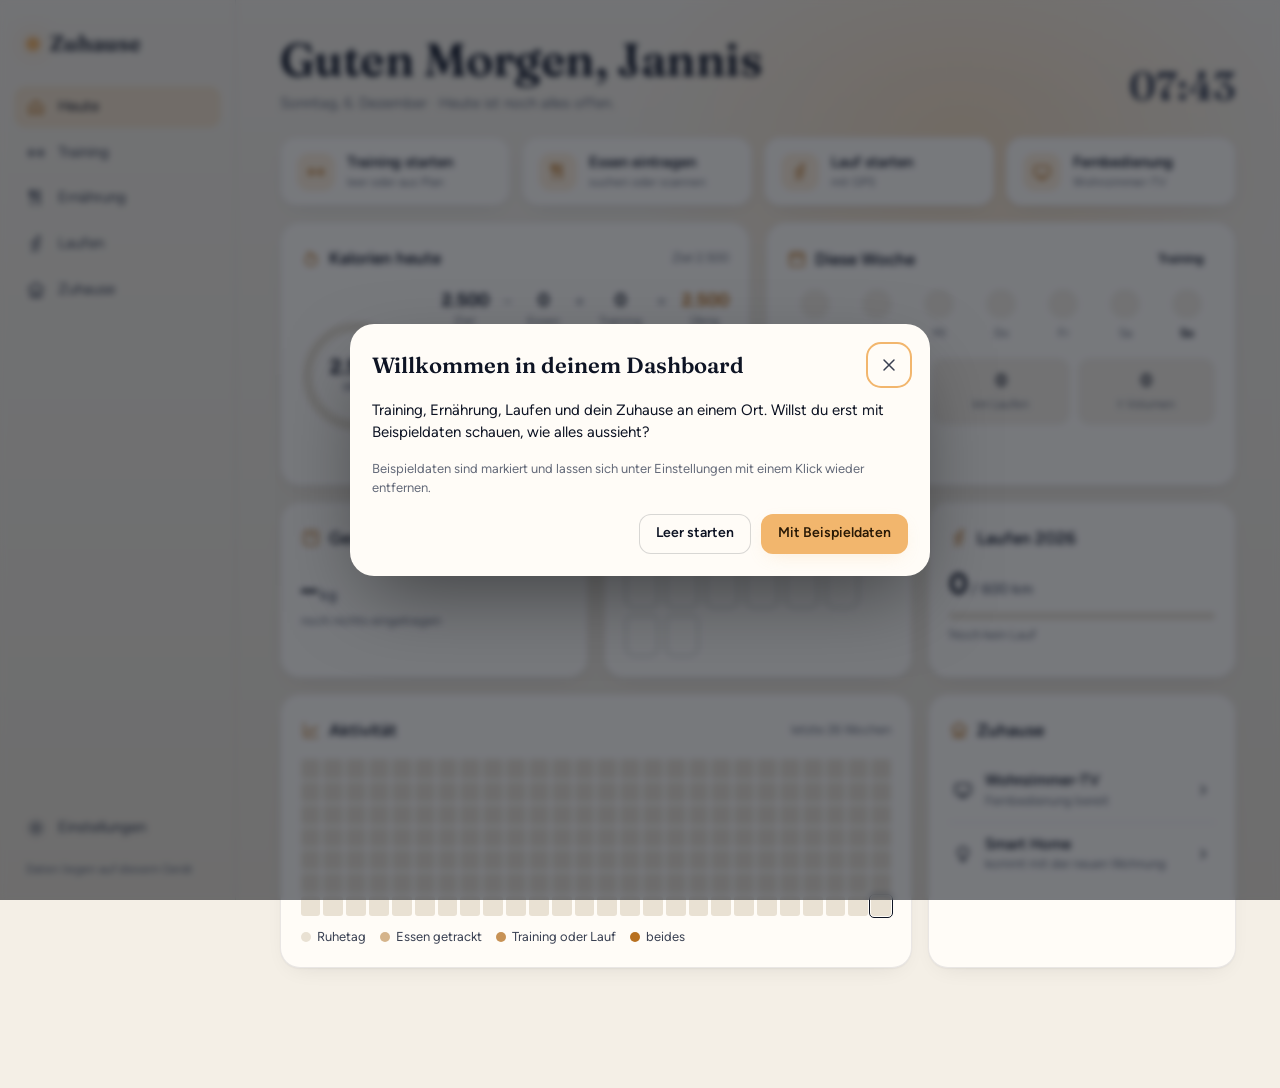
==== home-dashboard/index.html @ 0f91172b "Persönliches Dashboard: Training, Ernährung, Laufen und Zuhause Neue Web-App home-dashboard/index.ht" ====
<!DOCTYPE html>
<html lang="de">
<head>
<meta charset="utf-8">
<meta name="viewport" content="width=device-width, initial-scale=1, viewport-fit=cover">
<meta name="color-scheme" content="light dark">
<meta name="theme-color" content="#F4EFE6" media="(prefers-color-scheme: light)">
<meta name="theme-color" content="#0E1424" media="(prefers-color-scheme: dark)">
<meta name="apple-mobile-web-app-capable" content="yes">
<meta name="mobile-web-app-capable" content="yes">
<meta name="apple-mobile-web-app-status-bar-style" content="black-translucent">
<meta name="apple-mobile-web-app-title" content="Zuhause">
<meta name="description" content="Persönliches Dashboard: Training, Ernährung, Laufen und Zuhause">
<link rel="icon" href="data:image/svg+xml,%3Csvg xmlns='http://www.w3.org/2000/svg' viewBox='0 0 64 64'%3E%3Crect width='64' height='64' rx='16' fill='%230E1424'/%3E%3Ccircle cx='32' cy='30' r='12' fill='%23F2B66D'/%3E%3Cpath d='M18 50h28' stroke='%23F4EFE6' stroke-width='4' stroke-linecap='round'/%3E%3C/svg%3E">
<title>Zuhause</title>
<style>
/* Schriften: Figtree und Fraunces (SIL Open Font License), fest eingebettet */
@font-face{font-family:'Figtree';font-style:normal;font-weight:400;font-display:swap;src:url([data-uri]) format('woff2')}
@font-face{font-family:'Figtree';font-style:normal;font-weight:600;font-display:swap;src:url([data-uri]) format('woff2')}
@font-face{font-family:'Figtree';font-style:normal;font-weight:700;font-display:swap;src:url([data-uri]) format('woff2')}
@font-face{font-family:'Fraunces';font-style:normal;font-weight:600;font-display:swap;src:url([data-uri]) format('woff2')}
/* ---------- Farben: „Wohnzimmer am Abend“ (siehe tv-home/DESIGN.md) ---------- */
:root {
  --bg: #F4EFE6;
  --bg-2: #EAE3D6;
  --surface: #FFFCF7;
  --surface-2: #F3EDE3;
  --surface-3: #E9E1D3;
  --line: rgba(14, 20, 36, .09);
  --line-strong: rgba(14, 20, 36, .16);
  --ink: #0E1424;
  --ink-2: #394052;
  --muted: #656B7A;
  --accent: #F2B66D;
  --accent-ink: #2A1A06;
  --accent-mark: #B8701F;
  --accent-soft: rgba(242, 182, 109, .22);
  --glow: rgba(242, 182, 109, .30);
  --grid: #E3DCCF;
  --s1: #2a78d6;
  --s2: #eb6834;
  --s3: #1baf7a;
  --good: #0c8a0c;
  --bad: #d03b3b;
  --shadow: 0 1px 2px rgba(14, 20, 36, .05), 0 8px 24px -12px rgba(14, 20, 36, .12);
  --radius: 20px;
  --radius-s: 12px;
  --font: 'Figtree', -apple-system, BlinkMacSystemFont, 'Segoe UI', Roboto, sans-serif;
  --serif: 'Fraunces', Georgia, 'Times New Roman', serif;
  --nav-h: 64px;
  color-scheme: light;
}
@media (prefers-color-scheme: dark) {
  :root:not([data-theme="light"]) {
    --bg: #0E1424;
    --bg-2: #090D18;
    --surface: #161D30;
    --surface-2: #1D2539;
    --surface-3: #262F47;
    --line: rgba(244, 239, 230, .08);
    --line-strong: rgba(244, 239, 230, .16);
    --ink: #F4EFE6;
    --ink-2: #CBC6BC;
    --muted: #8C93A3;
    --accent-mark: #F2B66D;
    --accent-soft: rgba(242, 182, 109, .14);
    --glow: rgba(242, 182, 109, .16);
    --grid: #252E45;
    --s1: #3987e5;
    --s2: #d95926;
    --s3: #199e70;
    --good: #3cc13c;
    --bad: #e66767;
    --shadow: 0 1px 0 rgba(255, 255, 255, .03) inset, 0 10px 30px -16px rgba(0, 0, 0, .6);
    color-scheme: dark;
  }
}
:root[data-theme="dark"] {
  --bg: #0E1424;
  --bg-2: #090D18;
  --surface: #161D30;
  --surface-2: #1D2539;
  --surface-3: #262F47;
  --line: rgba(244, 239, 230, .08);
  --line-strong: rgba(244, 239, 230, .16);
  --ink: #F4EFE6;
  --ink-2: #CBC6BC;
  --muted: #8C93A3;
  --accent-mark: #F2B66D;
  --accent-soft: rgba(242, 182, 109, .14);
  --glow: rgba(242, 182, 109, .16);
  --grid: #252E45;
  --s1: #3987e5;
  --s2: #d95926;
  --s3: #199e70;
  --good: #3cc13c;
  --bad: #e66767;
  --shadow: 0 1px 0 rgba(255, 255, 255, .03) inset, 0 10px 30px -16px rgba(0, 0, 0, .6);
  color-scheme: dark;
}

/* ---------- Grundlagen ---------- */
*, *::before, *::after { box-sizing: border-box; }
html { -webkit-text-size-adjust: 100%; }
body {
  margin: 0;
  min-height: 100vh;
  font-family: var(--font);
  font-size: 15px;
  line-height: 1.45;
  color: var(--ink);
  background: var(--bg);
  background-image: linear-gradient(180deg, var(--bg) 0%, var(--bg-2) 100%);
  background-attachment: fixed;
  -webkit-font-smoothing: antialiased;
  overflow-x: hidden;
}
/* Raumlicht: weicher Lichtkegel von oben wie von einer Stehlampe */
body::before {
  content: "";
  position: fixed;
  inset: -20vh -10vw auto auto;
  width: 70vw;
  height: 70vh;
  background: radial-gradient(closest-side, var(--glow), transparent 75%);
  pointer-events: none;
  z-index: 0;
}
.sprite { display: none; }
.ic { width: 20px; height: 20px; flex: none; fill: none; stroke: currentColor; stroke-width: 1.8; stroke-linecap: round; stroke-linejoin: round; }
.ic-s { width: 16px; height: 16px; }
.ic-l { width: 28px; height: 28px; }
.ic-fill { fill: currentColor; stroke: none; }
h1, h2, h3, h4 { margin: 0; font-weight: 600; line-height: 1.2; }
h1 { font-family: var(--serif); font-size: clamp(28px, 4vw, 38px); letter-spacing: -.01em; }
h2 { font-size: 17px; }
h3 { font-size: 15px; }
p { margin: 0; }
a { color: inherit; }
button, input, select, textarea { font: inherit; color: inherit; }
button { cursor: pointer; }
[hidden] { display: none !important; }
.muted { color: var(--muted); }
.small { font-size: 13px; }
.tiny { font-size: 12px; }
.num { font-variant-numeric: tabular-nums; }
.serif { font-family: var(--serif); }
.nowrap { white-space: nowrap; }
.sr { position: absolute; width: 1px; height: 1px; overflow: hidden; clip: rect(0 0 0 0); white-space: nowrap; }
:focus-visible { outline: 2px solid var(--accent); outline-offset: 2px; border-radius: 6px; }

/* ---------- Rahmen: Seitenleiste (Desktop) und Tab-Leiste (Handy) ---------- */
.app { position: relative; z-index: 1; display: grid; grid-template-columns: 236px minmax(0, 1fr); min-height: 100vh; }
.side {
  position: sticky; top: 0; height: 100vh;
  display: flex; flex-direction: column; gap: 4px;
  padding: 22px 14px;
  border-right: 1px solid var(--line);
}
.brand { display: flex; align-items: center; gap: 10px; padding: 6px 12px 22px; text-decoration: none; font-family: var(--serif); font-size: 22px; font-weight: 600; }
.brand-dot { width: 14px; height: 14px; border-radius: 50%; background: var(--accent); box-shadow: 0 0 18px 4px var(--glow); }
.nav-item {
  display: flex; align-items: center; gap: 12px;
  padding: 10px 12px; border-radius: 12px;
  color: var(--ink-2); text-decoration: none; font-weight: 500;
  transition: background .18s ease-out, color .18s ease-out;
}
.nav-item:hover { background: var(--surface-2); color: var(--ink); }
.nav-item.active { background: var(--accent-soft); color: var(--ink); }
.nav-item.active .ic { color: var(--accent-mark); }
.nav-settings { margin-top: auto; }
.side-sync { padding: 8px 12px 0; font-size: 12px; color: var(--muted); }
.main { min-width: 0; padding: 32px clamp(16px, 3.4vw, 44px) 120px; outline: none; }
.view-inner { max-width: 1240px; margin: 0 auto; animation: fadeIn .22s ease-out; }
@keyframes fadeIn { from { opacity: 0; transform: translateY(4px); } to { opacity: 1; transform: none; } }

@media (max-width: 899px) {
  .app { display: block; }
  .side {
    position: fixed; z-index: 30; inset: auto 0 0 0; top: auto; height: auto;
    flex-direction: row; justify-content: space-around; gap: 0;
    padding: 6px 6px calc(6px + env(safe-area-inset-bottom));
    border-right: 0; border-top: 1px solid var(--line);
    background: color-mix(in srgb, var(--surface) 88%, transparent);
    -webkit-backdrop-filter: blur(18px) saturate(1.4);
    backdrop-filter: blur(18px) saturate(1.4);
  }
  .brand, .side-sync, .nav-settings { display: none; }
  .nav-item { flex: 1; flex-direction: column; gap: 2px; padding: 6px 2px; font-size: 11px; border-radius: 10px; }
  .nav-item .ic { width: 22px; height: 22px; }
  .nav-item.active { background: transparent; }
  .main { padding: calc(18px + env(safe-area-inset-top)) 16px calc(var(--nav-h) + 96px + env(safe-area-inset-bottom)); }
}

/* ---------- Seitenkopf und Unter-Navigation ---------- */
.page-head { display: flex; align-items: flex-end; justify-content: space-between; gap: 16px; margin-bottom: 22px; flex-wrap: wrap; }
.page-head .sub { color: var(--muted); margin-top: 6px; }
.head-actions { display: flex; gap: 8px; flex-wrap: wrap; }
.mobile-only { display: none !important; }
@media (max-width: 899px) { .mobile-only { display: inline-grid !important; } .desktop-only { display: none !important; } }
.tabs {
  display: flex; gap: 4px; padding: 4px; margin: 0 0 22px;
  background: var(--surface-2); border-radius: 14px; width: max-content; max-width: 100%;
  overflow-x: auto; scrollbar-width: none;
}
.tabs::-webkit-scrollbar { display: none; }
.tab {
  border: 0; background: transparent; padding: 8px 14px; border-radius: 10px;
  color: var(--ink-2); font-weight: 600; font-size: 14px; white-space: nowrap; text-decoration: none;
  transition: background .18s ease-out;
}
.tab:hover { color: var(--ink); }
.tab.active { background: var(--surface); color: var(--ink); box-shadow: var(--shadow); }
.seg { display: inline-flex; gap: 2px; padding: 3px; background: var(--surface-2); border-radius: 10px; }
.seg button { border: 0; background: transparent; padding: 5px 10px; border-radius: 8px; font-size: 13px; font-weight: 600; color: var(--muted); }
.seg button.active { background: var(--surface); color: var(--ink); box-shadow: var(--shadow); }

/* ---------- Karten und Raster ---------- */
.grid { display: grid; gap: 16px; grid-template-columns: repeat(12, minmax(0, 1fr)); }
.span-12 { grid-column: span 12; } .span-8 { grid-column: span 8; } .span-7 { grid-column: span 7; }
.span-6 { grid-column: span 6; } .span-5 { grid-column: span 5; } .span-4 { grid-column: span 4; } .span-3 { grid-column: span 3; }
@media (max-width: 1180px) { .span-3 { grid-column: span 6; } .span-4 { grid-column: span 6; } .span-8, .span-7, .span-5 { grid-column: span 12; } }
@media (max-width: 720px) { .grid > * { grid-column: span 12; } .grid { gap: 12px; } .grid > .half-m { grid-column: span 6; } }
.card {
  position: relative; min-width: 0;
  background: var(--surface); border: 1px solid var(--line); border-radius: var(--radius);
  padding: 20px; box-shadow: var(--shadow);
}
.card-head { display: flex; align-items: center; justify-content: space-between; gap: 12px; margin-bottom: 14px; min-height: 30px; }
.card-head h2 { display: flex; align-items: center; gap: 8px; }
.card-head .ic { color: var(--accent-mark); }
.card-link { text-decoration: none; color: inherit; display: block; transition: transform .18s ease-out, border-color .18s ease-out; }
.card-link:hover { border-color: var(--accent); }
.stack { display: flex; flex-direction: column; gap: 12px; }
.row { display: flex; align-items: center; gap: 10px; }
.row-between { display: flex; align-items: center; justify-content: space-between; gap: 10px; }
.wrap { flex-wrap: wrap; }
.grow { flex: 1; min-width: 0; }
.divider { height: 1px; background: var(--line); margin: 14px 0; border: 0; }
.empty { padding: 26px 12px; text-align: center; color: var(--muted); }
.empty .ic { width: 34px; height: 34px; color: var(--accent-mark); margin-bottom: 8px; }

/* Kennzahlen */
.stat-label { color: var(--muted); font-size: 13px; font-weight: 500; }
.stat-value { font-size: 30px; font-weight: 700; letter-spacing: -.02em; font-variant-numeric: tabular-nums; line-height: 1.1; margin-top: 6px; }
.stat-value small { font-size: 15px; font-weight: 600; color: var(--muted); margin-left: 3px; letter-spacing: 0; }
.stat-foot { margin-top: 6px; font-size: 13px; color: var(--muted); }
.delta-up { color: var(--good); font-weight: 600; }
.delta-down { color: var(--bad); font-weight: 600; }
.kpis { display: grid; grid-template-columns: repeat(4, minmax(0, 1fr)); gap: 16px; margin-bottom: 16px; }
@media (max-width: 1000px) { .kpis { grid-template-columns: repeat(2, minmax(0, 1fr)); gap: 12px; } }
.kpis .card { padding: 16px 18px; }

/* ---------- Knöpfe und Eingaben ---------- */
.btn {
  display: inline-flex; align-items: center; justify-content: center; gap: 8px;
  min-height: 40px; padding: 8px 16px; border-radius: 12px;
  border: 1px solid var(--line-strong); background: var(--surface); color: var(--ink);
  font-weight: 600; font-size: 14px; text-decoration: none; white-space: nowrap;
  transition: background .15s ease-out, border-color .15s ease-out, transform .1s ease-out;
}
.btn:hover { background: var(--surface-2); }
.btn:active { transform: scale(.98); }
.btn-primary { background: var(--accent); border-color: transparent; color: var(--accent-ink); box-shadow: 0 6px 20px -8px var(--glow); }
.btn-primary:hover { background: #F5C383; }
.btn-ghost { background: transparent; border-color: transparent; }
.btn-ghost:hover { background: var(--surface-2); }
.btn-danger { color: var(--bad); }
.btn-s { min-height: 32px; padding: 4px 10px; font-size: 13px; border-radius: 10px; }
.btn-l { min-height: 52px; padding: 12px 22px; font-size: 16px; border-radius: 16px; }
.btn-block { width: 100%; }
.btn[disabled] { opacity: .45; pointer-events: none; }
.icon-btn {
  display: inline-grid; place-items: center; width: 38px; height: 38px; flex: none;
  border-radius: 11px; border: 1px solid transparent; background: transparent; color: var(--ink-2);
}
.icon-btn:hover { background: var(--surface-2); color: var(--ink); }
.icon-btn.bordered { border-color: var(--line-strong); }
.quick { display: grid; grid-template-columns: repeat(4, minmax(0, 1fr)); gap: 12px; margin: 0 0 16px; }
@media (max-width: 720px) { .quick { grid-template-columns: repeat(2, minmax(0, 1fr)); } }
.quick-btn {
  display: flex; align-items: center; gap: 12px; padding: 14px 16px; min-height: 64px;
  border-radius: 16px; border: 1px solid var(--line); background: var(--surface);
  text-decoration: none; font-weight: 600; text-align: left; box-shadow: var(--shadow);
  transition: border-color .18s ease-out, transform .1s ease-out;
}
.quick-btn:hover { border-color: var(--accent); }
.quick-btn:active { transform: scale(.98); }
.quick-btn .qi { display: grid; place-items: center; width: 38px; height: 38px; border-radius: 12px; background: var(--accent-soft); color: var(--accent-mark); flex: none; }
.quick-btn small { display: block; font-weight: 500; color: var(--muted); font-size: 12px; }
label.field { display: flex; flex-direction: column; gap: 6px; font-size: 13px; font-weight: 600; color: var(--ink-2); min-width: 0; }
.input, select.input, textarea.input {
  width: 100%; min-height: 42px; padding: 9px 12px;
  border-radius: 11px; border: 1px solid var(--line-strong); background: var(--surface);
  font-size: 16px; font-weight: 500; color: var(--ink);
}
textarea.input { min-height: 80px; resize: vertical; }
.input:focus { outline: none; border-color: var(--accent); box-shadow: 0 0 0 3px var(--accent-soft); }
.input::placeholder { color: var(--muted); }
.fields { display: grid; grid-template-columns: repeat(auto-fit, minmax(140px, 1fr)); gap: 12px; }
.check { display: flex; align-items: center; gap: 10px; font-weight: 500; }
.check input { width: 20px; height: 20px; accent-color: var(--accent-mark); }
.search-box { position: relative; }
.search-box .ic { position: absolute; left: 12px; top: 50%; transform: translateY(-50%); color: var(--muted); }
.search-box .input { padding-left: 40px; }

/* ---------- Listen ---------- */
.list { display: flex; flex-direction: column; }
.li {
  display: flex; align-items: center; gap: 12px; padding: 11px 4px;
  border-bottom: 1px solid var(--line); min-width: 0;
}
.li:last-child { border-bottom: 0; }
button.li, a.li { width: 100%; background: transparent; border-left: 0; border-right: 0; border-top: 0; text-align: left; text-decoration: none; border-radius: 0; }
button.li:hover, a.li:hover { background: var(--surface-2); }
.li-main { flex: 1; min-width: 0; }
.li-title { font-weight: 600; overflow: hidden; text-overflow: ellipsis; white-space: nowrap; }
.li-sub { font-size: 13px; color: var(--muted); overflow: hidden; text-overflow: ellipsis; white-space: nowrap; }
.li-end { text-align: right; font-variant-numeric: tabular-nums; font-weight: 600; flex: none; }
.chip {
  display: inline-flex; align-items: center; gap: 5px; padding: 3px 9px; border-radius: 999px;
  background: var(--surface-2); color: var(--ink-2); font-size: 12px; font-weight: 600; white-space: nowrap;
}
.chip-accent { background: var(--accent-soft); color: var(--ink); }
.chip-btn { border: 1px solid var(--line-strong); background: var(--surface); cursor: pointer; padding: 6px 12px; font-size: 13px; }
.chip-btn.active { background: var(--accent); color: var(--accent-ink); border-color: transparent; }
.chips { display: flex; flex-wrap: wrap; gap: 6px; }
.badge-pr { display: inline-flex; align-items: center; gap: 3px; color: var(--accent-ink); background: var(--accent); border-radius: 999px; padding: 1px 7px; font-size: 11px; font-weight: 700; }
.dot { display: inline-block; width: 10px; height: 10px; border-radius: 50%; flex: none; }

/* ---------- Fortschrittsbalken ---------- */
.bar { height: 8px; border-radius: 99px; background: var(--surface-3); overflow: hidden; }
.bar > span { display: block; height: 100%; border-radius: 99px; background: var(--accent-mark); transition: width .4s ease-out; }
.bar.over > span { background: var(--bad); }
.macro { display: grid; grid-template-columns: minmax(0, 1fr); gap: 6px; }
.macro-head { display: flex; justify-content: space-between; font-size: 13px; }
.macro-head b { font-weight: 600; }
.hbars { display: flex; flex-direction: column; gap: 10px; }
.hbar { display: grid; grid-template-columns: 112px minmax(0, 1fr) 48px; align-items: center; gap: 10px; font-size: 13px; }
.hbar-track { height: 14px; border-radius: 4px; background: var(--surface-2); overflow: hidden; }
.hbar-track span { display: block; height: 100%; background: var(--accent-mark); border-radius: 0 4px 4px 0; }
.hbar-val { text-align: right; font-weight: 600; font-variant-numeric: tabular-nums; }

/* Kalorien-Ring */
.ring-wrap { position: relative; width: 168px; height: 168px; flex: none; }
.ring-wrap svg { width: 100%; height: 100%; transform: rotate(-90deg); }
.ring-bg { stroke: var(--surface-3); }
.ring-fg { stroke: var(--accent-mark); transition: stroke-dashoffset .5s ease-out; }
.ring-fg.over { stroke: var(--bad); }
.ring-center { position: absolute; inset: 0; display: grid; place-content: center; text-align: center; }
.ring-center b { font-size: 30px; font-weight: 700; letter-spacing: -.02em; font-variant-numeric: tabular-nums; line-height: 1.05; }
.ring-center span { font-size: 12px; color: var(--muted); font-weight: 600; }
.ring-s { width: 112px; height: 112px; }
.ring-s .ring-center b { font-size: 21px; }
.equation { display: flex; align-items: flex-start; justify-content: space-between; gap: 6px; text-align: center; font-variant-numeric: tabular-nums; }
.equation div { display: flex; flex-direction: column; min-width: 0; }
.equation b { font-size: 18px; font-weight: 700; }
.equation span { font-size: 12px; color: var(--muted); }
.equation i { font-style: normal; color: var(--muted); font-size: 18px; padding-top: 1px; }
.equation .result b { color: var(--accent-mark); }

/* ---------- Diagramme ---------- */
.chart { position: relative; width: 100%; min-height: 200px; }
.chart svg { display: block; width: 100%; overflow: visible; }
.chart text { fill: var(--muted); font-size: 11px; font-family: var(--font); font-variant-numeric: tabular-nums; }
.chart .gridline { stroke: var(--grid); stroke-width: 1; }
.chart .baseline { stroke: var(--line-strong); stroke-width: 1; }
.chart .line { fill: none; stroke: var(--accent-mark); stroke-width: 2; stroke-linejoin: round; stroke-linecap: round; }
.chart .area { fill: var(--accent-mark); opacity: .10; }
.chart .pt { fill: var(--accent-mark); stroke: var(--surface); stroke-width: 2; }
.chart .bar-mark { fill: var(--accent-mark); }
.chart .bar-mark.dim { opacity: .35; }
.chart .bar-mark.over { fill: var(--bad); }
.chart .goal { stroke: var(--ink-2); stroke-width: 1.2; stroke-dasharray: 4 4; }
.chart .goal-label { fill: var(--ink-2); font-weight: 600; }
.chart .cross { stroke: var(--ink-2); stroke-width: 1; stroke-dasharray: 3 3; }
.chart .hot { fill: var(--accent-mark); stroke: var(--surface); stroke-width: 2.5; }
.chart .hit { fill: transparent; }
.chart-empty { display: grid; place-items: center; min-height: 180px; color: var(--muted); font-size: 14px; text-align: center; }
.tooltip {
  position: fixed; z-index: 80; pointer-events: none;
  background: var(--ink); color: var(--bg); border-radius: 10px; padding: 7px 10px;
  font-size: 12.5px; line-height: 1.35; box-shadow: 0 8px 24px -8px rgba(0, 0, 0, .4);
  max-width: 240px; font-variant-numeric: tabular-nums;
}
.tooltip b { font-weight: 700; }
.legend { display: flex; flex-wrap: wrap; gap: 14px; font-size: 13px; color: var(--ink-2); }
.legend span { display: inline-flex; align-items: center; gap: 6px; }
.heat { display: grid; grid-auto-flow: column; grid-template-rows: repeat(7, 1fr); gap: 3px; }
.heat i { display: block; aspect-ratio: 1; border-radius: 3px; background: var(--surface-3); min-width: 0; }
.heat i[data-l="1"] { background: color-mix(in srgb, var(--accent-mark) 40%, var(--surface-3)); }
.heat i[data-l="2"] { background: color-mix(in srgb, var(--accent-mark) 70%, var(--surface-3)); }
.heat i[data-l="3"] { background: var(--accent-mark); }
.heat i.today { outline: 1.5px solid var(--ink); outline-offset: 1px; }
.week-dots { display: grid; grid-template-columns: repeat(7, 1fr); gap: 6px; text-align: center; }
.week-dots div { display: flex; flex-direction: column; align-items: center; gap: 6px; font-size: 12px; color: var(--muted); }
.week-dots i { display: grid; place-items: center; width: 30px; height: 30px; border-radius: 50%; background: var(--surface-2); color: var(--accent-ink); }
.week-dots i.on { background: var(--accent); }
.week-dots i.run { background: var(--surface-3); color: var(--ink); }
.week-dots i.on.run { background: var(--accent); }
.week-dots .today { color: var(--ink); font-weight: 700; }

/* ---------- Übersicht ---------- */
.hero { display: flex; justify-content: space-between; align-items: flex-end; gap: 16px; flex-wrap: wrap; margin-bottom: 22px; }
.hero h1 { font-size: clamp(32px, 5vw, 46px); }
.hero .sub { color: var(--muted); margin-top: 6px; font-size: 15px; }
.hero-time { font-family: var(--serif); font-size: 40px; font-weight: 600; font-variant-numeric: tabular-nums; color: var(--ink-2); }
@media (max-width: 720px) {
  .hero-time { display: none; }
  .hero { flex-wrap: nowrap; align-items: flex-start; }
  .hero > div:first-child { min-width: 0; }
  .quick-btn { padding: 12px; min-height: 56px; gap: 10px; font-size: 14px; }
  .quick-btn small { display: none; }
  .quick-btn .qi { width: 34px; height: 34px; }
  .diary-sum { justify-content: center; }
}
.banner {
  display: flex; align-items: center; gap: 14px; padding: 14px 18px; margin-bottom: 16px;
  border-radius: 16px; background: var(--accent); color: var(--accent-ink); text-decoration: none; font-weight: 600;
  box-shadow: 0 10px 30px -14px var(--glow);
}
.banner .grow small { display: block; font-weight: 500; opacity: .8; }

/* ---------- Training ---------- */
.ex-card { padding: 16px; }
.ex-head { display: flex; align-items: center; gap: 10px; margin-bottom: 10px; }
.ex-name { font-weight: 700; font-size: 16px; color: var(--accent-mark); background: none; border: 0; padding: 0; text-align: left; }
.sets { width: 100%; border-collapse: separate; border-spacing: 0 4px; font-variant-numeric: tabular-nums; }
.sets th { font-size: 11px; font-weight: 700; color: var(--muted); text-align: center; padding: 0 4px 2px; text-transform: none; }
.sets td { text-align: center; padding: 0 3px; }
.sets tr.done td { background: var(--accent-soft); }
.sets tr.done td:first-child { border-radius: 10px 0 0 10px; }
.sets tr.done td:last-child { border-radius: 0 10px 10px 0; }
.set-type { width: 32px; height: 32px; border-radius: 9px; border: 0; background: var(--surface-2); font-weight: 700; font-size: 13px; }
.set-type.w { color: #b38200; }
.set-type.d { color: var(--s1); }
.set-prev { border: 0; background: transparent; color: var(--muted); font-size: 13px; padding: 4px; min-width: 64px; }
.set-in { width: 100%; max-width: 76px; min-height: 36px; text-align: center; padding: 4px; border-radius: 9px; border: 1px solid var(--line-strong); background: var(--surface); font-weight: 700; font-size: 16px; }
.set-in:focus { outline: none; border-color: var(--accent); }
.set-in::placeholder { font-weight: 500; color: var(--muted); opacity: .75; }
.set-ok { width: 36px; height: 36px; border-radius: 10px; border: 1px solid var(--line-strong); background: var(--surface); display: inline-grid; place-items: center; color: var(--muted); }
.set-ok.on { background: var(--accent); border-color: transparent; color: var(--accent-ink); }
.set-del { width: 28px; height: 28px; border: 0; background: transparent; color: var(--muted); display: inline-grid; place-items: center; border-radius: 8px; }
.set-del:hover { color: var(--bad); }
.wo-head { position: sticky; top: 0; z-index: 5; display: flex; align-items: center; gap: 12px; padding: 12px 0; margin-bottom: 8px; background: linear-gradient(var(--bg) 70%, transparent); }
.wo-title { font-family: var(--serif); font-size: 26px; font-weight: 600; background: transparent; border: 0; border-bottom: 1px dashed transparent; padding: 0; width: 100%; min-width: 0; }
.wo-title:focus { outline: none; border-bottom-color: var(--accent); }
.wo-clock { font-size: 14px; color: var(--muted); font-variant-numeric: tabular-nums; }
.ex-list { display: flex; flex-direction: column; gap: 12px; }
.pick-list { max-height: 50vh; overflow-y: auto; margin: 0 -4px; }
.muscle-tag { font-size: 12px; color: var(--muted); }
.template-card { display: flex; flex-direction: column; gap: 10px; }
.template-card ul { margin: 0; padding: 0; list-style: none; color: var(--muted); font-size: 13px; }

/* Timer */
.timer-pill {
  position: fixed; z-index: 40; left: 50%; transform: translateX(-50%);
  bottom: calc(24px + env(safe-area-inset-bottom));
  display: flex; align-items: center; gap: 10px; padding: 8px 8px 8px 16px;
  border-radius: 999px; background: var(--ink); color: var(--bg);
  box-shadow: 0 12px 40px -12px rgba(0, 0, 0, .5); font-variant-numeric: tabular-nums;
}
@media (max-width: 899px) { .timer-pill { bottom: calc(var(--nav-h) + 14px + env(safe-area-inset-bottom)); } }
@media (max-width: 480px) {
  .timer-pill { gap: 6px; padding: 6px 6px 6px 12px; max-width: calc(100vw - 20px); }
  .timer-pill .tp-bar { display: none; }
  .timer-pill .tiny { max-width: 92px; overflow: hidden; text-overflow: ellipsis; white-space: nowrap; }
}
.timer-pill b { font-size: 20px; min-width: 56px; }
.timer-pill .tp-bar { width: 70px; height: 4px; border-radius: 4px; background: rgba(128, 128, 128, .35); overflow: hidden; }
.timer-pill .tp-bar span { display: block; height: 100%; background: var(--accent); }
.timer-pill button { border: 0; background: rgba(128, 128, 128, .22); color: inherit; border-radius: 999px; min-width: 40px; height: 34px; font-weight: 700; font-size: 13px; }
.timer-pill.done { background: var(--accent); color: var(--accent-ink); animation: pulse 1s ease-in-out 3; }
@keyframes pulse { 50% { transform: translateX(-50%) scale(1.06); } }
.big-time { font-family: var(--serif); font-size: clamp(56px, 12vw, 96px); font-weight: 600; text-align: center; font-variant-numeric: tabular-nums; line-height: 1; letter-spacing: -.02em; }
.timer-ring { position: relative; width: min(260px, 70vw); aspect-ratio: 1; margin: 0 auto; }
.timer-ring svg { width: 100%; height: 100%; transform: rotate(-90deg); }
.timer-ring .big-time { position: absolute; inset: 0; display: grid; place-items: center; font-size: clamp(44px, 10vw, 64px); }
.preset-row { display: flex; flex-wrap: wrap; gap: 8px; justify-content: center; }
.plates { display: flex; align-items: center; justify-content: center; gap: 3px; min-height: 120px; padding: 10px 0; }
.plate { border-radius: 4px; display: grid; place-items: center; color: #fff; font-size: 10px; font-weight: 700; writing-mode: vertical-rl; }
.bar-sleeve { width: 60px; height: 14px; background: var(--surface-3); border-radius: 3px; }

/* ---------- Ernährung ---------- */
.date-nav { display: flex; align-items: center; gap: 6px; }
.date-nav b { min-width: 128px; text-align: center; font-weight: 700; }
.diary-sum { display: flex; gap: 28px; align-items: center; flex-wrap: wrap; }
.diary-sum .grow { min-width: 240px; }
.meal { padding: 0; overflow: hidden; }
.meal-head { display: flex; align-items: center; justify-content: space-between; padding: 14px 18px; border-bottom: 1px solid var(--line); }
.meal-head h2 { font-size: 16px; }
.meal-kcal { font-weight: 700; font-variant-numeric: tabular-nums; }
.meal .li { padding: 11px 18px; }
.meal-foot { display: flex; justify-content: space-between; align-items: center; padding: 8px 10px; }
.meal-add { color: var(--accent-mark); }
.water { display: flex; gap: 6px; flex-wrap: wrap; }
.glass { width: 34px; height: 42px; border-radius: 6px 6px 10px 10px; border: 2px solid var(--line-strong); background: transparent; position: relative; overflow: hidden; padding: 0; }
.glass::after { content: ""; position: absolute; inset: auto 0 0 0; height: 0; background: var(--s1); opacity: .75; transition: height .25s ease-out; }
.glass.full::after { height: 78%; }
.food-detail .big { font-size: 34px; font-weight: 700; font-variant-numeric: tabular-nums; }
.nutri-grid { display: grid; grid-template-columns: repeat(4, minmax(0, 1fr)); gap: 8px; text-align: center; }
.nutri-grid div { background: var(--surface-2); border-radius: 12px; padding: 10px 4px; }
.nutri-grid b { display: block; font-size: 17px; font-variant-numeric: tabular-nums; }
.nutri-grid span { font-size: 12px; color: var(--muted); }
.scan-box { position: relative; border-radius: 16px; overflow: hidden; background: #000; aspect-ratio: 4 / 3; }
.scan-box video { width: 100%; height: 100%; object-fit: cover; display: block; }
.scan-box .scan-line { position: absolute; left: 10%; right: 10%; top: 50%; height: 2px; background: var(--accent); box-shadow: 0 0 12px 2px var(--accent); animation: scan 1.6s ease-in-out infinite alternate; }
.scan-box .scan-frame { position: absolute; inset: 28% 8%; border: 2px solid rgba(255, 255, 255, .7); border-radius: 12px; }
@keyframes scan { from { transform: translateY(-40px); } to { transform: translateY(40px); } }
.ntable { width: 100%; border-collapse: collapse; font-variant-numeric: tabular-nums; }
.ntable th, .ntable td { padding: 9px 6px; border-bottom: 1px solid var(--line); text-align: right; }
.ntable th:first-child, .ntable td:first-child { text-align: left; }
.ntable th { font-size: 12px; color: var(--muted); font-weight: 600; }
.split-bar { display: flex; height: 16px; border-radius: 6px; overflow: hidden; gap: 2px; }
.split-bar span { display: block; height: 100%; }

/* ---------- Laufen ---------- */
.live { text-align: center; }
.live-grid { display: grid; grid-template-columns: repeat(2, minmax(0, 1fr)); gap: 12px; margin: 18px 0; }
.live-grid div { background: var(--surface-2); border-radius: 16px; padding: 14px 8px; }
.live-grid b { display: block; font-size: 28px; font-weight: 700; font-variant-numeric: tabular-nums; }
.live-grid span { font-size: 12px; color: var(--muted); font-weight: 600; }
.route { width: 100%; height: 160px; border-radius: 14px; background: var(--surface-2); }
.route path { fill: none; stroke: var(--accent-mark); stroke-width: 3; stroke-linecap: round; stroke-linejoin: round; }
.route circle { fill: var(--accent-mark); stroke: var(--surface); stroke-width: 2; }
.mini-route { width: 44px; height: 44px; border-radius: 10px; background: var(--surface-2); flex: none; }
.mini-route path { fill: none; stroke: var(--accent-mark); stroke-width: 2.4; stroke-linecap: round; }
.gps { display: inline-flex; align-items: center; gap: 6px; font-size: 13px; color: var(--muted); }
.gps i { width: 8px; height: 8px; border-radius: 50%; background: var(--muted); }
.gps.ok i { background: var(--good); }
.gps.weak i { background: #fab219; }

/* ---------- Zuhause ---------- */
.remote-frame { width: 100%; height: min(820px, 78vh); border: 0; border-radius: 16px; background: #0E1424; display: block; }
.devices { display: grid; grid-template-columns: repeat(auto-fill, minmax(150px, 1fr)); gap: 12px; }
.device {
  display: flex; flex-direction: column; gap: 14px; align-items: flex-start; text-align: left;
  padding: 14px; min-height: 112px; border-radius: 16px; border: 1px solid var(--line);
  background: var(--surface-2); color: var(--ink); transition: background .18s ease-out, box-shadow .18s ease-out;
}
.device .di { display: grid; place-items: center; width: 36px; height: 36px; border-radius: 50%; background: var(--surface-3); color: var(--muted); }
.device b { font-weight: 600; font-size: 14px; display: block; }
.device small { color: var(--muted); font-size: 12px; }
.device.on { background: var(--surface); box-shadow: 0 0 0 1px var(--accent), 0 10px 30px -14px var(--glow); }
.device.on .di { background: var(--accent); color: var(--accent-ink); }
.device.planned { border-style: dashed; background: transparent; }
.room h2 { font-family: var(--serif); font-size: 21px; }
.steps { margin: 0; padding-left: 20px; display: flex; flex-direction: column; gap: 8px; color: var(--ink-2); }

/* ---------- Bottom-Sheet / Dialog ---------- */
.sheet {
  border: 0; padding: 0; color: var(--ink); background: var(--surface);
  width: min(580px, 100vw); max-width: 100vw; max-height: 90vh;
  border-radius: 24px; box-shadow: 0 30px 80px -20px rgba(0, 0, 0, .5);
}
.sheet::backdrop { background: rgba(9, 13, 24, .55); -webkit-backdrop-filter: blur(3px); backdrop-filter: blur(3px); }
.sheet[open] { animation: sheetIn .22s ease-out; }
@keyframes sheetIn { from { opacity: 0; transform: translateY(16px); } to { opacity: 1; transform: none; } }
.sheet-inner { padding: 22px; display: flex; flex-direction: column; gap: 16px; max-height: 90vh; overflow-y: auto; }
.sheet-head { display: flex; align-items: center; justify-content: space-between; gap: 10px; }
.sheet-head h2 { font-family: var(--serif); font-size: 22px; }
.sheet-actions { display: flex; gap: 10px; justify-content: flex-end; flex-wrap: wrap; }
@media (max-width: 640px) {
  .sheet { margin: auto 0 0; width: 100vw; border-radius: 24px 24px 0 0; max-height: 94vh; }
  .sheet-inner { max-height: 94vh; padding: 18px 16px calc(22px + env(safe-area-inset-bottom)); }
  .sheet-actions .btn { flex: 1; }
}

/* Hinweis-Toast */
.toast {
  position: fixed; z-index: 90; left: 50%; top: calc(16px + env(safe-area-inset-top));
  transform: translate(-50%, -140%); opacity: 0;
  background: var(--ink); color: var(--bg); padding: 10px 16px; border-radius: 12px; font-weight: 600; font-size: 14px;
  transition: transform .25s ease-out, opacity .25s ease-out; max-width: calc(100vw - 32px);
}
.toast.show { transform: translate(-50%, 0); opacity: 1; }

@media (prefers-reduced-motion: reduce) {
  *, *::before, *::after { animation: none !important; transition: none !important; }
}
@media print { .side, .timer-pill { display: none; } .app { display: block; } }

</style>
</head>
<body>
<svg class="sprite" aria-hidden="true" focusable="false">
  <symbol id="i-home" viewBox="0 0 24 24"><path d="M4 11.5 12 5l8 6.5V19a1 1 0 0 1-1 1h-4.5v-5.5h-5V20H5a1 1 0 0 1-1-1z"/></symbol>
  <symbol id="i-gym" viewBox="0 0 24 24"><path d="M6.5 7v10M17.5 7v10M3.5 9.5v5M20.5 9.5v5M6.5 12h11"/></symbol>
  <symbol id="i-food" viewBox="0 0 24 24"><path d="M7 3v8M5 3v5a2 2 0 0 0 4 0V3M7 11v10M16 21V3c-2.2 1.2-3.5 3.6-3.5 7.5V14H16"/></symbol>
  <symbol id="i-run" viewBox="0 0 24 24"><circle cx="15" cy="4.5" r="1.8"/><path d="m7 21 3.2-5.2 3 2.2.8 3M6 12l3.2-3.4 3.6.4 2 3.4 3 1.3M10.4 15.8l2.1-6.6"/></symbol>
  <symbol id="i-house" viewBox="0 0 24 24"><path d="M3.5 10 12 3.5 20.5 10M5.5 8.5V20h13V8.5"/><path d="M10 20v-5.5h4V20"/></symbol>
  <symbol id="i-tv" viewBox="0 0 24 24"><rect x="3" y="5" width="18" height="12" rx="2"/><path d="M8.5 20.5h7M12 17v3.5"/></symbol>
  <symbol id="i-settings" viewBox="0 0 24 24"><circle cx="12" cy="12" r="3"/><path d="M12 2.8v2.6M12 18.6v2.6M21.2 12h-2.6M5.4 12H2.8M18.5 5.5l-1.8 1.8M7.3 16.7l-1.8 1.8M18.5 18.5l-1.8-1.8M7.3 7.3 5.5 5.5"/></symbol>
  <symbol id="i-plus" viewBox="0 0 24 24"><path d="M12 5v14M5 12h14"/></symbol>
  <symbol id="i-minus" viewBox="0 0 24 24"><path d="M5 12h14"/></symbol>
  <symbol id="i-check" viewBox="0 0 24 24"><path d="m5 12.5 4.5 4.5L19 7.5"/></symbol>
  <symbol id="i-x" viewBox="0 0 24 24"><path d="M6 6l12 12M18 6 6 18"/></symbol>
  <symbol id="i-left" viewBox="0 0 24 24"><path d="m14.5 6-6 6 6 6"/></symbol>
  <symbol id="i-right" viewBox="0 0 24 24"><path d="m9.5 6 6 6-6 6"/></symbol>
  <symbol id="i-up" viewBox="0 0 24 24"><path d="m6 14.5 6-6 6 6"/></symbol>
  <symbol id="i-down" viewBox="0 0 24 24"><path d="m6 9.5 6 6 6-6"/></symbol>
  <symbol id="i-trash" viewBox="0 0 24 24"><path d="M4.5 7h15M9.5 7V4.5h5V7M6.5 7l1 13h9l1-13M10.5 11v5.5M13.5 11v5.5"/></symbol>
  <symbol id="i-edit" viewBox="0 0 24 24"><path d="M4 20h4L19 9l-4-4L4 16zM13.5 6.5l4 4"/></symbol>
  <symbol id="i-timer" viewBox="0 0 24 24"><circle cx="12" cy="13.5" r="7.5"/><path d="M12 9.5v4l2.5 2M9.5 2.8h5M19 6.5l1.5-1.5"/></symbol>
  <symbol id="i-play" viewBox="0 0 24 24"><path d="M7.5 5v14l11-7z"/></symbol>
  <symbol id="i-pause" viewBox="0 0 24 24"><path d="M8 5v14M16 5v14"/></symbol>
  <symbol id="i-stop" viewBox="0 0 24 24"><rect x="6" y="6" width="12" height="12" rx="1.5"/></symbol>
  <symbol id="i-search" viewBox="0 0 24 24"><circle cx="10.5" cy="10.5" r="6.5"/><path d="m15.5 15.5 5 5"/></symbol>
  <symbol id="i-barcode" viewBox="0 0 24 24"><path d="M3 5v14M6 5v14M9.5 5v14M11.5 5v14M15 5v14M18 5v14M21 5v14"/></symbol>
  <symbol id="i-flame" viewBox="0 0 24 24"><path d="M12 21c-3.9 0-6.5-2.6-6.5-6.2 0-4 3.3-6 3.8-9.8 2.6 1.5 4 3.7 4.2 6.2 1-.6 1.6-1.6 1.8-3 1.9 1.7 3.2 4 3.2 6.6 0 3.6-2.6 6.2-6.5 6.2z"/></symbol>
  <symbol id="i-trophy" viewBox="0 0 24 24"><path d="M7.5 4h9v5a4.5 4.5 0 0 1-9 0zM7.5 6H4.5c0 2.6 1.3 4 3.3 4.3M16.5 6h3c0 2.6-1.3 4-3.3 4.3M12 13.5V17M8.5 20.5h7M9.5 17h5v3.5h-5z"/></symbol>
  <symbol id="i-drop" viewBox="0 0 24 24"><path d="M12 3.5c3 3.8 6 7.2 6 10.6a6 6 0 0 1-12 0c0-3.4 3-6.8 6-10.6z"/></symbol>
  <symbol id="i-scale" viewBox="0 0 24 24"><rect x="3.5" y="3.5" width="17" height="17" rx="4"/><path d="M8.5 9.5a5 5 0 0 1 7 0L13 12"/></symbol>
  <symbol id="i-chart" viewBox="0 0 24 24"><path d="M4 4v16h16M8 15l3.5-4 3 2.5L19 8"/></symbol>
  <symbol id="i-list" viewBox="0 0 24 24"><path d="M9 6.5h11M9 12h11M9 17.5h11M4.5 6.5h.01M4.5 12h.01M4.5 17.5h.01"/></symbol>
  <symbol id="i-more" viewBox="0 0 24 24"><path d="M5.5 12h.01M12 12h.01M18.5 12h.01"/></symbol>
  <symbol id="i-bolt" viewBox="0 0 24 24"><path d="M13 3 5.5 13.5H12L11 21l7.5-10.5H12z"/></symbol>
  <symbol id="i-pin" viewBox="0 0 24 24"><path d="M12 21s6.5-6 6.5-11a6.5 6.5 0 0 0-13 0c0 5 6.5 11 6.5 11z"/><circle cx="12" cy="10" r="2.3"/></symbol>
  <symbol id="i-bulb" viewBox="0 0 24 24"><path d="M9 17.5h6M10 20.5h4M8.3 14.5A6 6 0 1 1 15.7 14.5c-.8.7-1.2 1.6-1.2 2.5v.5h-5V17c0-.9-.4-1.8-1.2-2.5z"/></symbol>
  <symbol id="i-blinds" viewBox="0 0 24 24"><path d="M4 4h16M5 4v16M19 4v16M5 8h14M5 12h14M5 16h14"/></symbol>
  <symbol id="i-thermo" viewBox="0 0 24 24"><path d="M10 14.5V5a2 2 0 0 1 4 0v9.5a4 4 0 1 1-4 0z"/><path d="M12 9v7"/></symbol>
  <symbol id="i-plug" viewBox="0 0 24 24"><path d="M9 3v5M15 3v5M6.5 8h11v3a5.5 5.5 0 0 1-11 0zM12 16.5V21"/></symbol>
  <symbol id="i-vacuum" viewBox="0 0 24 24"><circle cx="12" cy="12" r="8.5"/><circle cx="12" cy="12" r="3"/><path d="M12 3.5v2"/></symbol>
  <symbol id="i-speaker" viewBox="0 0 24 24"><rect x="6" y="3" width="12" height="18" rx="2"/><circle cx="12" cy="14" r="3.2"/><path d="M12 7h.01"/></symbol>
  <symbol id="i-coffee" viewBox="0 0 24 24"><path d="M5 9h11v5.5A5.5 5.5 0 0 1 10.5 20h0A5.5 5.5 0 0 1 5 14.5zM16 10.5h1.5a2.5 2.5 0 0 1 0 5H16M8 3.5c0 1.5 1.5 1.5 1.5 3M12 3.5c0 1.5 1.5 1.5 1.5 3"/></symbol>
  <symbol id="i-link" viewBox="0 0 24 24"><path d="M14 4h6v6M20 4l-9 9M18 14v5a1 1 0 0 1-1 1H5a1 1 0 0 1-1-1V7a1 1 0 0 1 1-1h5"/></symbol>
  <symbol id="i-copy" viewBox="0 0 24 24"><rect x="8.5" y="8.5" width="11" height="11" rx="2"/><path d="M15.5 8.5V6a1.5 1.5 0 0 0-1.5-1.5H6A1.5 1.5 0 0 0 4.5 6v8A1.5 1.5 0 0 0 6 15.5h2.5"/></symbol>
  <symbol id="i-calendar" viewBox="0 0 24 24"><rect x="3.5" y="5" width="17" height="15.5" rx="2"/><path d="M3.5 10h17M8 3v4M16 3v4"/></symbol>
  <symbol id="i-sync" viewBox="0 0 24 24"><path d="M19.5 10A7.5 7.5 0 0 0 6 6.5L4.5 8M4.5 14A7.5 7.5 0 0 0 18 17.5l1.5-1.5M4.5 4v4h4M19.5 20v-4h-4"/></symbol>
  <symbol id="i-camera" viewBox="0 0 24 24"><path d="M4 8h3.5L9 5.5h6L16.5 8H20v11H4z"/><circle cx="12" cy="13" r="3.5"/></symbol>
</svg>

<div class="app">
  <nav class="side" aria-label="Hauptnavigation">
    <a class="brand" href="#/heute"><span class="brand-dot" aria-hidden="true"></span><span>Zuhause</span></a>
    <a class="nav-item" href="#/heute" data-nav="heute"><svg class="ic"><use href="#i-home"/></svg><span>Heute</span></a>
    <a class="nav-item" href="#/training" data-nav="training"><svg class="ic"><use href="#i-gym"/></svg><span>Training</span></a>
    <a class="nav-item" href="#/essen" data-nav="essen"><svg class="ic"><use href="#i-food"/></svg><span>Ernährung</span></a>
    <a class="nav-item" href="#/laufen" data-nav="laufen"><svg class="ic"><use href="#i-run"/></svg><span>Laufen</span></a>
    <a class="nav-item" href="#/zuhause" data-nav="zuhause"><svg class="ic"><use href="#i-house"/></svg><span>Zuhause</span></a>
    <a class="nav-item nav-settings" href="#/einstellungen" data-nav="einstellungen"><svg class="ic"><use href="#i-settings"/></svg><span>Einstellungen</span></a>
    <p class="side-sync" id="syncState"></p>
  </nav>
  <main class="main" id="view" tabindex="-1"></main>
</div>

<div class="timer-pill" id="timerPill" hidden></div>
<div class="toast" id="toast" role="status" aria-live="polite"></div>
<div class="tooltip" id="tooltip" role="tooltip" hidden></div>
<dialog class="sheet" id="sheet" aria-labelledby="sheetTitle"><div class="sheet-inner" id="sheetBody"></div></dialog>

<script>
'use strict';
/* =====================================================================
   Grundbausteine: Hilfsfunktionen, Speicher, Sync, Router, Dialoge
   ===================================================================== */

const $ = (sel, root) => (root || document).querySelector(sel);
const $$ = (sel, root) => Array.from((root || document).querySelectorAll(sel));
const clone = v => (v === undefined ? undefined : JSON.parse(JSON.stringify(v)));
const clamp = (v, a, b) => Math.min(b, Math.max(a, v));
const sum = arr => arr.reduce((a, b) => a + (+b || 0), 0);
const uid = () => Date.now().toString(36) + Math.random().toString(36).slice(2, 7);
const esc = s => String(s == null ? '' : s).replace(/[&<>"']/g, c => ({ '&': '&amp;', '<': '&lt;', '>': '&gt;', '"': '&quot;', "'": '&#39;' }[c]));
const icon = (name, cls) => `<svg class="ic ${cls || ''}" aria-hidden="true"><use href="#i-${name}"/></svg>`;
const num = v => { const n = parseFloat(String(v).replace(',', '.')); return isFinite(n) ? n : 0; };

/* ---------- Zahlen und Zeiten (deutsch formatiert) ---------- */
const NF = {};
function fmt(n, d) {
  d = d || 0;
  if (!NF[d]) NF[d] = new Intl.NumberFormat('de-DE', { minimumFractionDigits: 0, maximumFractionDigits: d });
  return NF[d].format(n || 0);
}
function fmtFixed(n, d) { return new Intl.NumberFormat('de-DE', { minimumFractionDigits: d, maximumFractionDigits: d }).format(n || 0); }
function fmtDur(sec, withHours) {
  sec = Math.max(0, Math.round(sec || 0));
  const h = Math.floor(sec / 3600), m = Math.floor(sec % 3600 / 60), s = sec % 60;
  const pad = x => String(x).padStart(2, '0');
  return (h || withHours) ? `${h}:${pad(m)}:${pad(s)}` : `${m}:${pad(s)}`;
}
function fmtMin(sec) {
  const m = Math.round((sec || 0) / 60);
  return m >= 60 ? `${Math.floor(m / 60)} h ${m % 60} min` : `${m} min`;
}
function fmtPace(secPerKm) {
  if (!secPerKm || !isFinite(secPerKm)) return '–';
  const m = Math.floor(secPerKm / 60), s = Math.round(secPerKm % 60);
  return s === 60 ? `${m + 1}:00` : `${m}:${String(s).padStart(2, '0')}`;
}
function parseDur(str) {
  const p = String(str || '').trim().split(':').map(x => num(x));
  if (p.length === 3) return p[0] * 3600 + p[1] * 60 + p[2];
  if (p.length === 2) return p[0] * 60 + p[1];
  return p[0] * 60; // nur Minuten
}

/* ---------- Datum: lokale Tagesschlüssel YYYY-MM-DD ---------- */
const pad2 = n => String(n).padStart(2, '0');
function dkey(d) { d = d ? new Date(d) : new Date(); return `${d.getFullYear()}-${pad2(d.getMonth() + 1)}-${pad2(d.getDate())}`; }
const todayKey = () => dkey();
function parseKey(k) { const [y, m, d] = k.split('-').map(Number); return new Date(y, m - 1, d); }
function addDays(k, n) { const d = parseKey(k); d.setDate(d.getDate() + n); return dkey(d); }
function weekStart(k) { const d = parseKey(k || todayKey()); const wd = (d.getDay() + 6) % 7; d.setDate(d.getDate() - wd); return dkey(d); }
const monthOf = k => k.slice(0, 7);
const DAYS = ['So', 'Mo', 'Di', 'Mi', 'Do', 'Fr', 'Sa'];
const DAYS_LONG = ['Sonntag', 'Montag', 'Dienstag', 'Mittwoch', 'Donnerstag', 'Freitag', 'Samstag'];
const MONTHS = ['Jan.', 'Feb.', 'März', 'Apr.', 'Mai', 'Juni', 'Juli', 'Aug.', 'Sept.', 'Okt.', 'Nov.', 'Dez.'];
const MONTHS_LONG = ['Januar', 'Februar', 'März', 'April', 'Mai', 'Juni', 'Juli', 'August', 'September', 'Oktober', 'November', 'Dezember'];
function fmtDate(k, opts) {
  const d = typeof k === 'string' ? parseKey(k) : new Date(k);
  const t = todayKey(), key = dkey(d);
  if (!(opts && opts.plain)) {
    if (key === t) return 'Heute';
    if (key === addDays(t, -1)) return 'Gestern';
    if (key === addDays(t, 1)) return 'Morgen';
  }
  const base = `${d.getDate()}. ${MONTHS[d.getMonth()]}`;
  const withYear = d.getFullYear() !== new Date().getFullYear();
  return (opts && opts.day ? DAYS[d.getDay()] + ', ' : '') + base + (withYear ? ' ' + d.getFullYear() : '');
}
function fmtTime(ts) { const d = new Date(ts); return `${pad2(d.getHours())}:${pad2(d.getMinutes())}`; }
function daysBetween(a, b) { return Math.round((parseKey(b) - parseKey(a)) / 864e5); }

/* =====================================================================
   Speicher: Schlüssel-Wert-Ablage in localStorage, gespiegelt in die
   Claude-Datenbank (falls die Seite als Artifact läuft).
   Daten sind in Monats-Eimer aufgeteilt (w-2026-11, n-2026-11, r-2026-11),
   damit kein Dokument zu groß wird.
   ===================================================================== */
const LS = 'zh:';
const LOCAL = 'zh-local:';   // nur auf diesem Gerät (Timer, Token, Ansicht)
let lsOk = true;
try { localStorage.setItem('zh-test', '1'); localStorage.removeItem('zh-test'); } catch (e) { lsOk = false; }
function lsRead(k) { if (!lsOk) return undefined; try { const v = localStorage.getItem(k); return v == null ? undefined : JSON.parse(v); } catch (e) { return undefined; } }
function lsWrite(k, v) { if (!lsOk) return; try { localStorage.setItem(k, JSON.stringify(v)); } catch (e) { toast('Speicher voll – bitte Daten exportieren'); } }
const Local = {
  mem: {},
  get(k, def) { if (!(k in this.mem)) { const v = lsRead(LOCAL + k); this.mem[k] = v === undefined ? def : v; } return this.mem[k]; },
  set(k, v) { this.mem[k] = v; lsWrite(LOCAL + k, v); }
};

const Store = {
  mem: {},
  meta: lsRead(LS + '__meta') || {},
  get(key, def) {
    if (!(key in this.mem)) {
      const v = lsRead(LS + key);
      this.mem[key] = v === undefined ? clone(def) : v;
    }
    return this.mem[key];
  },
  set(key, val) {
    this.mem[key] = val;
    this.meta[key] = Date.now();
    lsWrite(LS + key, val);
    lsWrite(LS + '__meta', this.meta);
    Sync.push(key);
  },
  applyRemote(key, val, t) {
    this.mem[key] = val;
    this.meta[key] = t;
    lsWrite(LS + key, val);
    lsWrite(LS + '__meta', this.meta);
  },
  keys(prefix) { return Object.keys(this.meta).filter(k => !prefix || k.indexOf(prefix) === 0).sort(); },
  exportAll() { const out = {}; this.keys().forEach(k => { out[k] = this.get(k); }); return out; },
  importAll(data) { Object.keys(data).forEach(k => { if (/^[a-z][a-z0-9-]*$/i.test(k)) this.set(k, data[k]); }); },
  clearAll() { this.keys().forEach(k => this.set(k, null)); }
};

/* Sync über die Claude-Datenbank: jeder Eimer ist ein Dokument unter
   data/users/<id>/<schlüssel> mit {v: Wert, t: Zeitstempel}. Neuere Zeit gewinnt. */
const Sync = {
  col: null, state: 'local', pending: {}, writing: {}, again: {}, first: true,
  async init() {
    renderSyncState();
    if (!(window.claude && typeof window.claude.use === 'function')) return;
    try {
      const [db, user] = await Promise.all([window.claude.use('db'), window.claude.use('user')]);
      if (!db || !user) return;
      const id = await user.id();
      if (!id) return;
      this.col = db.collection('data/users/' + id);
    } catch (e) { return; }
    this.state = 'connecting'; renderSyncState();
    const timer = setTimeout(() => { if (this.state === 'connecting') { this.state = 'offline'; renderSyncState(); } }, 10000);
    this.col.onSnapshot(snap => {
      if (!snap.metadata.fromCache) { clearTimeout(timer); this.state = 'synced'; }
      let changed = false;
      const remote = {};
      snap.docs.forEach(d => {
        const body = d.data();
        if (!body || typeof body.t !== 'number') return;
        remote[d.id] = body.t;
        if (body.t > (Store.meta[d.id] || 0)) { Store.applyRemote(d.id, clone(body.v), body.t); changed = true; }
      });
      if (this.first && !snap.metadata.fromCache) {
        this.first = false;
        Store.keys().forEach(k => { if ((Store.meta[k] || 0) > (remote[k] || 0)) this.push(k, true); });
      }
      renderSyncState();
      if (changed) { Bus.emit('data'); rerender(); }
    }, () => { clearTimeout(timer); this.state = 'error'; renderSyncState(); });
  },
  push(key, now) {
    if (!this.col) return;
    clearTimeout(this.pending[key]);
    this.pending[key] = setTimeout(() => this.write(key), now ? 50 : 1200);
  },
  async write(key) {
    if (this.writing[key]) { this.again[key] = true; return; }
    this.writing[key] = true;
    try {
      await this.col.doc(key).set({ v: Store.get(key) === undefined ? null : Store.get(key), t: Store.meta[key] || Date.now() });
    } catch (e) {
      if (e && e.code === 'quota_exceeded') toast('Cloud-Speicher voll – alte Daten exportieren');
      else if (e && e.code === 'invalid_argument') toast('Ein Datensatz ist zu groß für den Sync');
    } finally {
      this.writing[key] = false;
      if (this.again[key]) { this.again[key] = false; this.write(key); }
    }
  }
};
function renderSyncState() {
  const el = $('#syncState');
  if (!el) return;
  const txt = {
    local: 'Daten liegen auf diesem Gerät',
    connecting: 'Verbinde mit der Cloud …',
    synced: 'Synchronisiert zwischen deinen Geräten',
    offline: 'Cloud gerade nicht erreichbar',
    error: 'Sync unterbrochen – Daten bleiben lokal'
  }[Sync.state];
  el.textContent = txt;
}

/* Kleiner Ereignisbus */
const Bus = {
  h: {},
  on(ev, fn) { (this.h[ev] = this.h[ev] || []).push(fn); },
  emit(ev, x) { (this.h[ev] || []).forEach(fn => fn(x)); }
};

/* ---------- Einstellungen ---------- */
const DEFAULT_SETTINGS = {
  name: 'Jannis',
  theme: 'auto',
  restSec: 90,
  weekGoal: 4,
  runYearGoal: 600,
  kcalGoal: 2500,
  protein: 170, carbs: 280, fat: 80, fiber: 30, sugar: 60, salt: 6,
  waterGoal: 8,
  creditExercise: true,
  height: 183, birthYear: 1999, sex: 'm', activity: 1.55, goalType: 'halten',
  tvUrl: 'http://192.168.192.65:8090/',
  haUrl: '',
  seenWelcome: false
};
function settings() { return Object.assign({}, DEFAULT_SETTINGS, Store.get('settings', {}) || {}); }
function saveSettings(patch) { Store.set('settings', Object.assign({}, Store.get('settings', {}) || {}, patch)); applyTheme(); }
function applyTheme() {
  const t = settings().theme;
  if (t === 'light' || t === 'dark') document.documentElement.setAttribute('data-theme', t);
  else document.documentElement.removeAttribute('data-theme');
}

/* ---------- Datenzugriff: Trainings, Läufe, Tagebuch, Gewicht ---------- */
function bucketList(prefix) {
  let out = [];
  Store.keys(prefix).forEach(k => { const v = Store.get(k); if (Array.isArray(v)) out = out.concat(v); });
  return out;
}
function upsertBucket(prefix, item, dateField) {
  const key = prefix + monthOf(dkey(item[dateField]));
  // ggf. aus anderem Monat entfernen (Datum geändert)
  Store.keys(prefix).forEach(k => {
    if (k === key) return;
    const arr = Store.get(k);
    if (Array.isArray(arr) && arr.some(x => x.id === item.id)) Store.set(k, arr.filter(x => x.id !== item.id));
  });
  const arr = (Store.get(key, []) || []).slice();
  const i = arr.findIndex(x => x.id === item.id);
  if (i >= 0) arr[i] = item; else arr.push(item);
  Store.set(key, arr);
}
function removeFromBuckets(prefix, id) {
  Store.keys(prefix).forEach(k => {
    const arr = Store.get(k);
    if (Array.isArray(arr) && arr.some(x => x.id === id)) Store.set(k, arr.filter(x => x.id !== id));
  });
}
const Workouts = {
  all() { return bucketList('w-').sort((a, b) => b.start - a.start); },
  get(id) { return this.all().find(w => w.id === id); },
  save(w) { upsertBucket('w-', w, 'start'); },
  remove(id) { removeFromBuckets('w-', id); }
};
const Runs = {
  all() { return bucketList('r-').sort((a, b) => b.start - a.start); },
  get(id) { return this.all().find(r => r.id === id); },
  save(r) { upsertBucket('r-', r, 'start'); },
  remove(id) { removeFromBuckets('r-', id); }
};
const MEALS = [
  { id: 'b', name: 'Frühstück' },
  { id: 'l', name: 'Mittagessen' },
  { id: 'd', name: 'Abendessen' },
  { id: 's', name: 'Snacks' }
];
const Diary = {
  day(k) {
    const m = Store.get('n-' + monthOf(k), {}) || {};
    const d = m[k] ? clone(m[k]) : {};
    d.meals = d.meals || {};
    MEALS.forEach(x => { d.meals[x.id] = d.meals[x.id] || []; });
    d.water = d.water || 0;
    return d;
  },
  saveDay(k, d) {
    const key = 'n-' + monthOf(k);
    const m = Object.assign({}, Store.get(key, {}) || {});
    m[k] = d;
    Store.set(key, m);
  },
  totals(d) {
    const t = { kcal: 0, p: 0, c: 0, f: 0, fib: 0, sug: 0, salt: 0 };
    MEALS.forEach(x => d.meals[x.id].forEach(e => { Object.keys(t).forEach(n => { t[n] += +e[n] || 0; }); }));
    return t;
  },
  hasEntries(k) { const m = Store.get('n-' + monthOf(k), {}) || {}; const d = m[k]; return !!(d && d.meals && MEALS.some(x => (d.meals[x.id] || []).length)); }
};
const Body = {
  all() { return (Store.get('body', []) || []).slice().sort((a, b) => a.d < b.d ? -1 : 1); },
  latest() { const a = this.all(); return a[a.length - 1]; },
  set(d, kg) { const a = (Store.get('body', []) || []).filter(x => x.d !== d); if (kg) a.push({ d, kg }); Store.set('body', a); },
  weightOr(def) { const l = this.latest(); return l ? l.kg : def; }
};

/* Kalorienverbrauch durch Training an einem Tag (Schätzung über MET-Werte) */
function exerciseKcal(k) {
  const kg = Body.weightOr(80);
  let kcal = 0;
  Workouts.all().forEach(w => { if (dkey(w.start) === k && w.end) kcal += 5.0 * kg * ((w.end - w.start) / 3600e3); });
  Runs.all().forEach(r => { if (dkey(r.start) === k) kcal += r.km * kg * 1.0; });
  return Math.round(kcal);
}

/* =====================================================================
   Router und Darstellung
   ===================================================================== */
const V = {};          // Ansichten: V.heute = { render(route) }
const A = {};          // Aktionen für data-act
const AfterRender = [];
let lastRouteKey = '';
function route() {
  const parts = location.hash.replace(/^#\/?/, '').split('/').filter(Boolean).map(decodeURIComponent);
  return { view: parts[0] || 'heute', sub: parts[1] || '', args: parts.slice(2) };
}
function go(path) { if (location.hash === '#/' + path) rerender(); else location.hash = '#/' + path; }
function rerender(keepScroll) {
  const r = route();
  const view = V[r.view] ? r.view : 'heute';
  const routeKey = r.view + '/' + r.sub + '/' + r.args.join('/');
  const sameRoute = routeKey === lastRouteKey;
  const y = window.scrollY;
  AfterRender.length = 0;
  Charts.reset();
  const html = V[view].render(r);
  $('#view').innerHTML = `<div class="view-inner${sameRoute ? ' no-anim' : ''}">${html}</div>`;
  if (sameRoute) $('#view .view-inner').style.animation = 'none';
  $$('.nav-item').forEach(a => a.classList.toggle('active', a.dataset.nav === view));
  AfterRender.forEach(fn => { try { fn(); } catch (e) { console.error(e); } });
  Charts.drawAll();
  if (sameRoute || keepScroll) window.scrollTo(0, y); else window.scrollTo(0, 0);
  lastRouteKey = routeKey;
  const titles = { heute: 'Heute', training: 'Training', essen: 'Ernährung', laufen: 'Laufen', zuhause: 'Zuhause', einstellungen: 'Einstellungen' };
  document.title = (titles[view] || 'Zuhause') + ' · Zuhause';
}
window.addEventListener('hashchange', () => rerender());

/* Ereignisse: data-act (Klick), data-input (Eingabe), data-change (Änderung) */
document.addEventListener('click', e => {
  const el = e.target.closest('[data-act]');
  if (!el || el.disabled) return;
  const fn = A[el.dataset.act];
  if (fn) { e.preventDefault(); fn(el, e); }
});
document.addEventListener('input', e => {
  const el = e.target.closest('[data-input]');
  if (el && A[el.dataset.input]) A[el.dataset.input](el, e);
});
document.addEventListener('change', e => {
  const el = e.target.closest('[data-change]');
  if (el && A[el.dataset.change]) A[el.dataset.change](el, e);
});
document.addEventListener('submit', e => {
  const f = e.target.closest('form[data-submit]');
  if (f) { e.preventDefault(); const fn = A[f.dataset.submit]; if (fn) fn(f, e); }
});
document.addEventListener('keydown', e => {
  if (e.key === 'Enter' && e.target.matches('[data-enter]')) {
    e.preventDefault();
    const fn = A[e.target.dataset.enter]; if (fn) fn(e.target, e);
  }
});
function formData(form) {
  const o = {};
  $$('input, select, textarea', form).forEach(el => {
    if (!el.name) return;
    if (el.type === 'checkbox') o[el.name] = el.checked;
    else if (el.type === 'radio') { if (el.checked) o[el.name] = el.value; }
    else o[el.name] = el.value;
  });
  return o;
}

/* ---------- Dialog (Bottom-Sheet auf dem Handy) ---------- */
const Sheet = {
  onClose: null,
  open(html, opts) {
    const d = $('#sheet');
    $('#sheetBody').innerHTML = html;
    this.onClose = opts && opts.onClose;
    if (!d.open) { if (d.showModal) d.showModal(); else d.setAttribute('open', ''); }
    const f = $('[autofocus]', d);
    if (f && !(opts && opts.noFocus) && window.matchMedia('(pointer: fine)').matches) setTimeout(() => f.focus(), 30);
  },
  update(html) { $('#sheetBody').innerHTML = html; },
  close() {
    const d = $('#sheet');
    if (d.open) { if (d.close) d.close(); else d.removeAttribute('open'); }
  },
  isOpen() { return $('#sheet').open; }
};
$('#sheet').addEventListener('close', () => { const fn = Sheet.onClose; Sheet.onClose = null; if (fn) fn(); });
$('#sheet').addEventListener('click', e => { if (e.target === $('#sheet')) Sheet.close(); });
A.closeSheet = () => Sheet.close();
function sheetHead(title, sub) {
  return `<div class="sheet-head"><div><h2 id="sheetTitle">${title}</h2>${sub ? `<p class="muted small">${sub}</p>` : ''}</div>
    <button class="icon-btn" data-act="closeSheet" aria-label="Schließen">${icon('x')}</button></div>`;
}
function confirmSheet(title, text, okLabel, onOk, danger) {
  Sheet.open(`${sheetHead(title)}<p>${text}</p>
    <div class="sheet-actions"><button class="btn" data-act="closeSheet">Abbrechen</button>
    <button class="btn ${danger ? 'btn-danger' : 'btn-primary'}" data-act="confirmOk">${okLabel}</button></div>`);
  A.confirmOk = () => { Sheet.close(); onOk(); };
}

let toastTimer;
function toast(msg) {
  const t = $('#toast');
  t.textContent = msg;
  t.classList.add('show');
  clearTimeout(toastTimer);
  toastTimer = setTimeout(() => t.classList.remove('show'), 2600);
}

/* ---------- Töne und Vibration ---------- */
const Beep = {
  ctx: null,
  unlock() {
    if (this.ctx) return;
    const C = window.AudioContext || window.webkitAudioContext;
    if (!C) return;
    try { this.ctx = new C(); const b = this.ctx.createBuffer(1, 1, 22050); const s = this.ctx.createBufferSource(); s.buffer = b; s.connect(this.ctx.destination); s.start(0); } catch (e) { this.ctx = null; }
  },
  play(times, freq) {
    if (!this.ctx) return;
    times = times || 3;
    const now = this.ctx.currentTime;
    for (let i = 0; i < times; i++) {
      const o = this.ctx.createOscillator(), g = this.ctx.createGain();
      o.frequency.value = freq || (i === times - 1 ? 1175 : 880);
      o.type = 'sine';
      g.gain.setValueAtTime(0.0001, now + i * 0.28);
      g.gain.exponentialRampToValueAtTime(0.35, now + i * 0.28 + 0.02);
      g.gain.exponentialRampToValueAtTime(0.0001, now + i * 0.28 + 0.22);
      o.connect(g); g.connect(this.ctx.destination);
      o.start(now + i * 0.28); o.stop(now + i * 0.28 + 0.25);
    }
  },
  buzz(p) { if (navigator.vibrate) { try { navigator.vibrate(p || [180, 90, 180]); } catch (e) { /* nicht unterstützt */ } } }
};
document.addEventListener('pointerdown', () => Beep.unlock(), { once: true, capture: true });

/* =====================================================================
   Pausentimer: läuft seitenübergreifend als schwebende Pille
   ===================================================================== */
const RestTimer = {
  st: Local.get('timer', null),     // {end, total, label}
  iv: null, doneUntil: 0,
  start(sec, label) {
    this.st = { end: Date.now() + sec * 1000, total: sec, label: label || 'Pause' };
    Local.set('timer', this.st);
    this.doneUntil = 0;
    this.run();
  },
  add(sec) {
    if (!this.st) return;
    this.st.end += sec * 1000; this.st.total = Math.max(1, this.st.total + sec);
    if (this.st.end < Date.now()) return this.stop();
    Local.set('timer', this.st); this.paint();
  },
  stop() { this.st = null; Local.set('timer', null); this.paint(); },
  remaining() { return this.st ? Math.max(0, (this.st.end - Date.now()) / 1000) : 0; },
  run() {
    clearInterval(this.iv);
    this.iv = setInterval(() => this.tick(), 250);
    this.tick();
  },
  tick() {
    if (this.st && this.remaining() <= 0) {
      this.st = null; Local.set('timer', null);
      this.doneUntil = Date.now() + 5000;
      Beep.play(3); Beep.buzz();
      if (document.hidden && 'Notification' in window && Notification.permission === 'granted') {
        try { new Notification('Pause vorbei', { body: 'Weiter mit dem nächsten Satz!' }); } catch (e) { /* ok */ }
      }
    }
    if (!this.st && Date.now() > this.doneUntil) { clearInterval(this.iv); this.iv = null; }
    this.paint();
  },
  paint() {
    const el = $('#timerPill');
    const done = !this.st && Date.now() < this.doneUntil;
    if (!this.st && !done) { el.hidden = true; Bus.emit('timer'); return; }
    el.hidden = false;
    el.classList.toggle('done', done);
    if (done) {
      el.innerHTML = `${icon('check')}<b style="min-width:auto">Pause vorbei</b><button data-act="timerStop" aria-label="Schließen">${icon('x', 'ic-s')}</button>`;
    } else {
      const r = this.remaining();
      el.innerHTML = `<span class="tiny">${esc(this.st.label)}</span><b>${fmtDur(Math.ceil(r))}</b>
        <span class="tp-bar"><span style="width:${clamp(100 - r / this.st.total * 100, 0, 100)}%"></span></span>
        <button data-act="timerAdd" data-sec="-15" aria-label="15 Sekunden weniger">−15</button>
        <button data-act="timerAdd" data-sec="15" aria-label="15 Sekunden mehr">+15</button>
        <button data-act="timerStop" aria-label="Timer beenden">${icon('x', 'ic-s')}</button>`;
    }
    Bus.emit('timer');
  }
};
A.timerAdd = el => RestTimer.add(+el.dataset.sec);
A.timerStop = () => { RestTimer.doneUntil = 0; RestTimer.stop(); };

/* Seitenkopf mit optionalem Einstellungs-Knopf fürs Handy */
function pageHead(title, sub, actions) {
  return `<header class="page-head"><div><h1>${title}</h1>${sub ? `<p class="sub">${sub}</p>` : ''}</div>
    <div class="head-actions">${actions || ''}<a class="icon-btn bordered mobile-only" href="#/einstellungen" aria-label="Einstellungen">${icon('settings')}</a></div></header>`;
}
function tabs(base, items, active) {
  return `<nav class="tabs" aria-label="Bereiche">${items.map(([id, label]) =>
    `<a class="tab${id === active ? ' active' : ''}" href="#/${base}${id ? '/' + id : ''}"${id === active ? ' aria-current="page"' : ''}>${label}</a>`).join('')}</nav>`;
}
function emptyState(ic, text, action) {
  return `<div class="empty">${icon(ic)}<p>${text}</p>${action ? `<div style="margin-top:14px">${action}</div>` : ''}</div>`;
}

/* =====================================================================
   Diagramme: schlanke SVG-Linien- und Balkendiagramme mit Hover-Tooltip
   ===================================================================== */
const Tip = {
  show(html, x, y) {
    const t = $('#tooltip');
    t.innerHTML = html; t.hidden = false;
    const r = t.getBoundingClientRect();
    let left = x + 14, top = y - r.height - 12;
    if (left + r.width > window.innerWidth - 8) left = x - r.width - 14;
    if (top < 8) top = y + 16;
    t.style.left = Math.max(8, left) + 'px'; t.style.top = top + 'px';
  },
  hide() { $('#tooltip').hidden = true; }
};
window.addEventListener('scroll', () => Tip.hide(), { passive: true });

function niceTicks(min, max, count) {
  if (min === max) { min -= 1; max += 1; }
  const span = max - min, step0 = span / Math.max(1, count);
  const mag = Math.pow(10, Math.floor(Math.log10(step0)));
  const norm = step0 / mag;
  const step = (norm < 1.5 ? 1 : norm < 3 ? 2 : norm < 7 ? 5 : 10) * mag;
  const lo = Math.floor(min / step) * step, hi = Math.ceil(max / step) * step;
  const ticks = [];
  for (let v = lo; v <= hi + step / 2; v += step) ticks.push(+v.toFixed(10));
  return { lo, hi, ticks };
}

const Charts = {
  specs: [], n: 0,
  reset() { this.specs = []; },
  slot(spec) {
    const id = 'ch' + (++this.n);
    spec.id = id;
    this.specs.push(spec);
    const h = spec.height || 220;
    return `<div class="chart" id="${id}" style="min-height:${h}px" role="img" aria-label="${esc(spec.label || 'Diagramm')}"></div>`;
  },
  drawAll() { this.specs.forEach(s => this.draw(s)); },
  draw(s) {
    const el = document.getElementById(s.id);
    if (!el) return;
    const W = Math.max(240, el.clientWidth);
    if (s.type === 'line') this.line(el, s, W);
    else if (s.type === 'bars') this.bars(el, s, W);
  },

  line(el, s, W) {
    const pts = (s.points || []).filter(p => isFinite(p.y));
    const H = s.height || 220;
    if (!pts.length) { el.innerHTML = `<div class="chart-empty" style="min-height:${H}px">${s.empty || 'Noch keine Daten'}</div>`; return; }
    const pl = 46, pr = 14, pt = 14, pb = 28;
    const xs = pts.map(p => p.x), ys = pts.map(p => p.y);
    let x0 = Math.min(...xs), x1 = Math.max(...xs);
    if (x0 === x1) { x0 -= 864e5 * 3; x1 += 864e5 * 3; }
    let yMin = Math.min(...ys), yMax = Math.max(...ys);
    const padY = (yMax - yMin) * 0.12 || Math.abs(yMax) * 0.05 || 1;
    if (s.zero) yMin = 0; else yMin -= padY;
    yMax += padY;
    const nt = niceTicks(yMin, yMax, 4);
    const lo = s.zero ? 0 : nt.lo, hi = nt.hi;
    const X = x => pl + (x - x0) / (x1 - x0) * (W - pl - pr);
    const Y = y => s.invert ? pt + (y - lo) / (hi - lo) * (H - pt - pb) : H - pb - (y - lo) / (hi - lo) * (H - pt - pb);
    const yFmt = s.yFmt || (v => fmt(v, 1));
    let g = '';
    nt.ticks.filter(t => t >= lo && t <= hi).forEach(t => {
      g += `<line class="gridline" x1="${pl}" x2="${W - pr}" y1="${Y(t)}" y2="${Y(t)}"/>`;
      g += `<text x="${pl - 8}" y="${Y(t) + 4}" text-anchor="end">${esc(yFmt(t))}</text>`;
    });
    // x-Achse: Datumsbeschriftungen gleichmäßig verteilt
    const nx = Math.max(2, Math.min(6, Math.floor((W - pl - pr) / 90)));
    for (let i = 0; i < nx; i++) {
      const t = x0 + (x1 - x0) * i / (nx - 1);
      const anchor = i === 0 ? 'start' : i === nx - 1 ? 'end' : 'middle';
      g += `<text x="${X(t)}" y="${H - 8}" text-anchor="${anchor}">${esc((s.xFmt || (v => fmtDate(v, { plain: true })))(t))}</text>`;
    }
    const d = pts.map((p, i) => (i ? 'L' : 'M') + X(p.x).toFixed(1) + ' ' + Y(p.y).toFixed(1)).join(' ');
    const base = s.invert ? pt : H - pb;
    const area = s.area !== false && pts.length > 1 ? `<path class="area" d="${d} L${X(pts[pts.length - 1].x).toFixed(1)} ${base} L${X(pts[0].x).toFixed(1)} ${base} Z"/>` : '';
    const dots = pts.length <= 45 ? pts.map(p => `<circle class="pt" cx="${X(p.x).toFixed(1)}" cy="${Y(p.y).toFixed(1)}" r="4"/>`).join('') : '';
    let goal = '';
    if (s.goal != null && s.goal >= lo && s.goal <= hi) {
      goal = `<line class="goal" x1="${pl}" x2="${W - pr}" y1="${Y(s.goal)}" y2="${Y(s.goal)}"/><text class="goal-label" x="${W - pr}" y="${Y(s.goal) - 6}" text-anchor="end">${esc(s.goalLabel || 'Ziel')}</text>`;
    }
    el.innerHTML = `<svg viewBox="0 0 ${W} ${H}" width="${W}" height="${H}">${g}<line class="baseline" x1="${pl}" x2="${W - pr}" y1="${H - pb}" y2="${H - pb}"/>${goal}${area}<path class="line" d="${d}"/>${dots}
      <line class="cross" y1="${pt}" y2="${H - pb}" visibility="hidden"/><circle class="hot" r="6" visibility="hidden"/>
      <rect class="hit" x="${pl}" y="0" width="${W - pl - pr}" height="${H}"/></svg>`;
    const svg = el.firstChild, cross = $('.cross', svg), hot = $('.hot', svg);
    const move = e => {
      const r = svg.getBoundingClientRect();
      const mx = (e.clientX - r.left) * (W / r.width);
      let best = pts[0], bd = Infinity;
      pts.forEach(p => { const dd = Math.abs(X(p.x) - mx); if (dd < bd) { bd = dd; best = p; } });
      const cx = X(best.x), cy = Y(best.y);
      cross.setAttribute('x1', cx); cross.setAttribute('x2', cx); cross.setAttribute('visibility', 'visible');
      hot.setAttribute('cx', cx); hot.setAttribute('cy', cy); hot.setAttribute('visibility', 'visible');
      Tip.show(best.tip || `<b>${esc(yFmt(best.y))}</b><br>${esc(fmtDate(best.x, { plain: true, day: true }))}`, r.left + cx * r.width / W, r.top + cy * r.height / H);
    };
    const leave = () => { cross.setAttribute('visibility', 'hidden'); hot.setAttribute('visibility', 'hidden'); Tip.hide(); };
    svg.addEventListener('pointermove', move);
    svg.addEventListener('pointerdown', move);
    svg.addEventListener('pointerleave', leave);
  },

  bars(el, s, W) {
    const bars = s.bars || [];
    const H = s.height || 200;
    if (!bars.length || bars.every(b => !b.value) && !s.showEmpty) { el.innerHTML = `<div class="chart-empty" style="min-height:${H}px">${s.empty || 'Noch keine Daten'}</div>`; return; }
    const pl = 40, pr = 10, pt = 16, pb = 26;
    const maxV = Math.max(...bars.map(b => b.value), s.goal || 0) * 1.08 || 1;
    const nt = niceTicks(0, maxV, 3);
    const hi = nt.hi;
    const band = (W - pl - pr) / bars.length;
    const bw = Math.min(38, band * 0.62);
    const Y = v => H - pb - v / hi * (H - pt - pb);
    const yFmt = s.yFmt || (v => fmt(v));
    let g = '';
    nt.ticks.forEach(t => {
      g += `<line class="gridline" x1="${pl}" x2="${W - pr}" y1="${Y(t)}" y2="${Y(t)}"/><text x="${pl - 8}" y="${Y(t) + 4}" text-anchor="end">${esc(yFmt(t))}</text>`;
    });
    const every = Math.ceil(bars.length / Math.max(1, Math.floor((W - pl - pr) / 44)));
    let marks = '', labels = '', hits = '';
    bars.forEach((b, i) => {
      const cx = pl + band * i + band / 2, x = cx - bw / 2, y = Y(b.value), h = H - pb - y;
      if (b.value > 0) {
        const r = Math.min(4, h, bw / 2);
        marks += `<path class="bar-mark${b.dim ? ' dim' : ''}${b.over ? ' over' : ''}" d="M${x} ${H - pb} V${y + r} Q${x} ${y} ${x + r} ${y} H${x + bw - r} Q${x + bw} ${y} ${x + bw} ${y + r} V${H - pb} Z"/>`;
      }
      if (i % every === 0 || i === bars.length - 1 && bars.length < 10) labels += `<text x="${cx}" y="${H - 8}" text-anchor="middle"${b.strong ? ' style="fill:var(--ink);font-weight:700"' : ''}>${esc(b.label)}</text>`;
      hits += `<rect class="hit" data-i="${i}" x="${pl + band * i}" y="0" width="${band}" height="${H - pb + 4}"/>`;
    });
    let goal = '';
    if (s.goal) goal = `<line class="goal" x1="${pl}" x2="${W - pr}" y1="${Y(s.goal)}" y2="${Y(s.goal)}"/><text class="goal-label" x="${W - pr}" y="${Y(s.goal) - 6}" text-anchor="end">${esc(s.goalLabel || 'Ziel')}</text>`;
    el.innerHTML = `<svg viewBox="0 0 ${W} ${H}" width="${W}" height="${H}">${g}${marks}<line class="baseline" x1="${pl}" x2="${W - pr}" y1="${H - pb}" y2="${H - pb}"/>${goal}${labels}${hits}</svg>`;
    const svg = el.firstChild;
    const show = e => {
      const t = e.target.closest('.hit');
      if (!t) return;
      const b = bars[+t.dataset.i];
      const r = svg.getBoundingClientRect();
      const cx = pl + band * +t.dataset.i + band / 2;
      Tip.show(b.tip || `<b>${esc(yFmt(b.value))}</b><br>${esc(b.label)}`, r.left + cx * r.width / W, r.top + Y(b.value) * r.height / H);
    };
    svg.addEventListener('pointermove', show);
    svg.addEventListener('pointerdown', show);
    svg.addEventListener('pointerleave', () => Tip.hide());
  }
};
let resizeT;
window.addEventListener('resize', () => { clearTimeout(resizeT); resizeT = setTimeout(() => Charts.drawAll(), 120); });

/* Fortschrittsring (Kalorien, Ziele) */
function ring(frac, center, label, opts) {
  opts = opts || {};
  const r = 44, c = 2 * Math.PI * r, f = clamp(frac, 0, 1);
  return `<div class="ring-wrap ${opts.small ? 'ring-s' : ''}" role="img" aria-label="${esc(opts.aria || label)}">
    <svg viewBox="0 0 100 100"><circle class="ring-bg" cx="50" cy="50" r="${r}" fill="none" stroke-width="${opts.small ? 9 : 8}"/>
    <circle class="ring-fg${opts.over ? ' over' : ''}" cx="50" cy="50" r="${r}" fill="none" stroke-width="${opts.small ? 9 : 8}" stroke-linecap="round"
      stroke-dasharray="${c.toFixed(2)}" stroke-dashoffset="${(c * (1 - f)).toFixed(2)}"/></svg>
    <div class="ring-center"><b>${center}</b><span>${label}</span></div></div>`;
}

/* Kleine Verlaufslinie ohne Achsen */
function sparkline(values, w, h) {
  w = w || 120; h = h || 36;
  if (values.length < 2) return '';
  const mn = Math.min(...values), mx = Math.max(...values), sp = mx - mn || 1;
  const d = values.map((v, i) => `${i ? 'L' : 'M'}${(i / (values.length - 1) * (w - 4) + 2).toFixed(1)} ${(h - 3 - (v - mn) / sp * (h - 6)).toFixed(1)}`).join(' ');
  return `<svg width="${w}" height="${h}" viewBox="0 0 ${w} ${h}" aria-hidden="true"><path d="${d}" fill="none" stroke="var(--accent-mark)" stroke-width="2" stroke-linecap="round" stroke-linejoin="round"/></svg>`;
}

/* Waagrechte Balken mit direkter Beschriftung */
function hbars(items, fmtV) {
  const mx = Math.max(1, ...items.map(i => i.value));
  return `<div class="hbars">${items.map(i => `<div class="hbar"><span class="nowrap" style="overflow:hidden;text-overflow:ellipsis">${esc(i.label)}</span>
    <div class="hbar-track" title="${esc(i.label)}: ${esc((fmtV || fmt)(i.value))}"><span style="width:${(i.value / mx * 100).toFixed(1)}%"></span></div>
    <span class="hbar-val">${(fmtV || fmt)(i.value)}</span></div>`).join('')}</div>`;
}

/* Aktivitäts-Raster der letzten Wochen (Mo–So je Spalte) */
function heatmap(weeks, levelOf, tipOf) {
  const t = todayKey();
  const start = addDays(weekStart(t), -7 * (weeks - 1));
  let cells = '';
  for (let i = 0; i < weeks * 7; i++) {
    const k = addDays(start, i);
    if (k > t) { cells += '<i style="visibility:hidden"></i>'; continue; }
    cells += `<i data-l="${levelOf(k)}" class="${k === t ? 'today' : ''}" data-tip="${esc(tipOf(k))}"></i>`;
  }
  return `<div class="heat" data-heat style="grid-template-columns:repeat(${weeks}, minmax(0, 1fr));max-width:${weeks * 24}px">${cells}</div>`;
}
document.addEventListener('pointerover', e => {
  const c = e.target.closest('.heat i[data-tip]');
  if (c) { const r = c.getBoundingClientRect(); Tip.show(c.dataset.tip, r.left + r.width / 2, r.top); }
});
document.addEventListener('pointerout', e => { if (e.target.closest('.heat i[data-tip]')) Tip.hide(); });

/* =====================================================================
   Stammdaten: Muskelgruppen, Übungsbibliothek, Lebensmittel-Grundliste
   ===================================================================== */
const MUSCLES = {
  brust: 'Brust', ruecken: 'Rücken', schultern: 'Schultern', bizeps: 'Bizeps', trizeps: 'Trizeps',
  quads: 'Beinstrecker', hams: 'Beinbeuger', po: 'Po', waden: 'Waden', bauch: 'Bauch', ganz: 'Ganzkörper'
};
// [id, Name, Muskel, Gerät]
const EX_LIB = [
  ['bench', 'Bankdrücken (Langhantel)', 'brust', 'Langhantel'],
  ['incline', 'Schrägbankdrücken (Langhantel)', 'brust', 'Langhantel'],
  ['db-bench', 'Bankdrücken (Kurzhantel)', 'brust', 'Kurzhantel'],
  ['db-incline', 'Schrägbankdrücken (Kurzhantel)', 'brust', 'Kurzhantel'],
  ['decline', 'Negativbankdrücken', 'brust', 'Langhantel'],
  ['db-fly', 'Fliegende (Kurzhantel)', 'brust', 'Kurzhantel'],
  ['pec-deck', 'Butterfly (Maschine)', 'brust', 'Maschine'],
  ['cable-cross', 'Cable Crossover', 'brust', 'Kabel'],
  ['chest-press', 'Brustpresse (Maschine)', 'brust', 'Maschine'],
  ['dips-chest', 'Dips (Brust)', 'brust', 'Körpergewicht'],
  ['pushup', 'Liegestütze', 'brust', 'Körpergewicht'],
  ['deadlift', 'Kreuzheben', 'ruecken', 'Langhantel'],
  ['pullup', 'Klimmzüge', 'ruecken', 'Körpergewicht'],
  ['chinup', 'Klimmzüge (Untergriff)', 'ruecken', 'Körpergewicht'],
  ['latpull', 'Latzug', 'ruecken', 'Kabel'],
  ['latpull-close', 'Latzug (eng)', 'ruecken', 'Kabel'],
  ['bb-row', 'Rudern (Langhantel)', 'ruecken', 'Langhantel'],
  ['db-row', 'Rudern einarmig (Kurzhantel)', 'ruecken', 'Kurzhantel'],
  ['cable-row', 'Rudern am Kabel (sitzend)', 'ruecken', 'Kabel'],
  ['tbar-row', 'T-Bar-Rudern', 'ruecken', 'Langhantel'],
  ['machine-row', 'Rudern (Maschine)', 'ruecken', 'Maschine'],
  ['pullover', 'Pullover am Kabel', 'ruecken', 'Kabel'],
  ['hyperext', 'Hyperextensions', 'ruecken', 'Körpergewicht'],
  ['shrug', 'Shrugs', 'ruecken', 'Kurzhantel'],
  ['ohp', 'Schulterdrücken (Langhantel)', 'schultern', 'Langhantel'],
  ['db-ohp', 'Schulterdrücken (Kurzhantel)', 'schultern', 'Kurzhantel'],
  ['arnold', 'Arnold Press', 'schultern', 'Kurzhantel'],
  ['shoulder-press', 'Schulterpresse (Maschine)', 'schultern', 'Maschine'],
  ['lat-raise', 'Seitheben (Kurzhantel)', 'schultern', 'Kurzhantel'],
  ['cable-lat-raise', 'Seitheben am Kabel', 'schultern', 'Kabel'],
  ['front-raise', 'Frontheben', 'schultern', 'Kurzhantel'],
  ['rear-delt', 'Reverse Butterfly', 'schultern', 'Maschine'],
  ['facepull', 'Face Pulls', 'schultern', 'Kabel'],
  ['upright-row', 'Aufrechtes Rudern', 'schultern', 'Langhantel'],
  ['bb-curl', 'Bizepscurls (Langhantel)', 'bizeps', 'Langhantel'],
  ['db-curl', 'Bizepscurls (Kurzhantel)', 'bizeps', 'Kurzhantel'],
  ['hammer', 'Hammercurls', 'bizeps', 'Kurzhantel'],
  ['ez-curl', 'SZ-Curls', 'bizeps', 'SZ-Stange'],
  ['preacher', 'Scottcurls', 'bizeps', 'SZ-Stange'],
  ['conc-curl', 'Konzentrationscurls', 'bizeps', 'Kurzhantel'],
  ['cable-curl', 'Bizepscurls am Kabel', 'bizeps', 'Kabel'],
  ['pushdown', 'Trizepsdrücken am Kabel', 'trizeps', 'Kabel'],
  ['overhead-ext', 'Trizepsdrücken über Kopf (Kabel)', 'trizeps', 'Kabel'],
  ['skull', 'French Press (SZ)', 'trizeps', 'SZ-Stange'],
  ['dips', 'Dips (Trizeps)', 'trizeps', 'Körpergewicht'],
  ['cgbp', 'Enges Bankdrücken', 'trizeps', 'Langhantel'],
  ['kickback', 'Trizeps-Kickbacks', 'trizeps', 'Kurzhantel'],
  ['squat', 'Kniebeuge (Langhantel)', 'quads', 'Langhantel'],
  ['front-squat', 'Frontkniebeuge', 'quads', 'Langhantel'],
  ['legpress', 'Beinpresse', 'quads', 'Maschine'],
  ['hack', 'Hackenschmidt-Kniebeuge', 'quads', 'Maschine'],
  ['goblet', 'Goblet Squat', 'quads', 'Kurzhantel'],
  ['lunge', 'Ausfallschritte', 'quads', 'Kurzhantel'],
  ['bss', 'Bulgarian Split Squats', 'quads', 'Kurzhantel'],
  ['leg-ext', 'Beinstrecker', 'quads', 'Maschine'],
  ['adductor', 'Adduktoren (Maschine)', 'quads', 'Maschine'],
  ['rdl', 'Rumänisches Kreuzheben', 'hams', 'Langhantel'],
  ['leg-curl', 'Beinbeuger liegend', 'hams', 'Maschine'],
  ['seated-curl', 'Beinbeuger sitzend', 'hams', 'Maschine'],
  ['hip-thrust', 'Hip Thrust', 'po', 'Langhantel'],
  ['glute-bridge', 'Glute Bridge', 'po', 'Körpergewicht'],
  ['abductor', 'Abduktoren (Maschine)', 'po', 'Maschine'],
  ['calf-stand', 'Wadenheben stehend', 'waden', 'Maschine'],
  ['calf-seated', 'Wadenheben sitzend', 'waden', 'Maschine'],
  ['crunch', 'Crunches', 'bauch', 'Körpergewicht'],
  ['cable-crunch', 'Kabel-Crunches', 'bauch', 'Kabel'],
  ['leg-raise', 'Beinheben hängend', 'bauch', 'Körpergewicht'],
  ['plank', 'Plank (Wdh = Sekunden)', 'bauch', 'Körpergewicht'],
  ['ab-wheel', 'Ab Wheel', 'bauch', 'Körpergewicht'],
  ['russian', 'Russian Twist', 'bauch', 'Kurzhantel'],
  ['kb-swing', 'Kettlebell Swings', 'ganz', 'Kettlebell'],
  ['farmer', 'Farmer’s Walk (Wdh = Meter)', 'ganz', 'Kurzhantel'],
  ['burpee', 'Burpees', 'ganz', 'Körpergewicht']
].map(([id, name, m, eq]) => ({ id, name, m, eq }));

const Exercises = {
  custom() { return Store.get('exercises', []) || []; },
  all() { return EX_LIB.concat(this.custom()).sort((a, b) => a.name.localeCompare(b.name, 'de')); },
  get(id) { return EX_LIB.find(e => e.id === id) || this.custom().find(e => e.id === id) || { id, name: 'Unbekannte Übung', m: 'ganz', eq: '' }; },
  add(name, m, eq) {
    const e = { id: 'c-' + uid(), name, m, eq: eq || '', custom: true };
    Store.set('exercises', this.custom().concat([e]));
    return e;
  },
  remove(id) { Store.set('exercises', this.custom().filter(e => e.id !== id)); },
  restFor(id) { const r = (Store.get('restTimes', {}) || {})[id]; return r || settings().restSec; },
  setRest(id, sec) { const r = Object.assign({}, Store.get('restTimes', {}) || {}); r[id] = sec; Store.set('restTimes', r); }
};

/* Lebensmittel-Grundliste, Richtwerte je 100 g:
   [Name, kcal, Eiweiß, Kohlenhydrate, Fett, Ballaststoffe, Zucker, Salz, Portion g, Portionsname] */
const FOOD_BASE = [
  ['Haferflocken', 372, 13.5, 58.7, 7, 10, 0.7, 0, 50, 'Portion'],
  ['Müsli ohne Zucker', 365, 10, 60, 7, 8, 12, 0.05, 60, 'Portion'],
  ['Cornflakes', 378, 7.5, 84, 0.9, 3, 8, 1.1, 30, 'Portion'],
  ['Vollkornbrot', 220, 7.5, 40, 1.5, 7, 3, 1.1, 50, 'Scheibe'],
  ['Weizenbrötchen', 270, 9, 53, 1.5, 3, 2, 1.3, 55, 'Brötchen'],
  ['Toastbrot', 260, 8, 48, 3.5, 3, 4, 1.2, 28, 'Scheibe'],
  ['Vollkorntoast', 245, 9, 41, 4, 6, 3.5, 1.1, 28, 'Scheibe'],
  ['Knäckebrot', 340, 10, 63, 1.5, 15, 2, 1.1, 10, 'Scheibe'],
  ['Laugenbrezel', 285, 8.5, 56, 2, 2.5, 1, 1.8, 80, 'Brezel'],
  ['Croissant', 406, 8, 45, 21, 2.5, 10, 1.1, 60, 'Croissant'],
  ['Milch 1,5 %', 47, 3.4, 4.8, 1.5, 0, 4.8, 0.13, 200, 'Glas (200 ml)'],
  ['Milch 3,5 %', 64, 3.3, 4.7, 3.5, 0, 4.7, 0.13, 200, 'Glas (200 ml)'],
  ['Hafermilch', 46, 1, 6.7, 1.5, 0.8, 4, 0.1, 200, 'Glas (200 ml)'],
  ['Magerquark', 67, 12, 4, 0.3, 0, 4, 0.1, 250, 'Becher'],
  ['Skyr natur', 63, 11, 4, 0.2, 0, 4, 0.1, 150, 'Becher'],
  ['Griechischer Joghurt 10 %', 120, 4, 4, 10, 0, 4, 0.1, 150, 'Portion'],
  ['Naturjoghurt 3,5 %', 66, 3.8, 4.6, 3.5, 0, 4.6, 0.1, 150, 'Becher'],
  ['Hüttenkäse', 98, 12.5, 2.7, 4.3, 0, 2.7, 0.8, 200, 'Becher'],
  ['Gouda', 356, 25, 0, 28, 0, 0, 1.8, 30, 'Scheibe'],
  ['Mozzarella', 250, 18, 1, 19.5, 0, 1, 0.5, 125, 'Kugel'],
  ['Feta', 265, 16, 0.5, 22, 0, 0.5, 2.8, 50, 'Portion'],
  ['Frischkäse natur', 240, 5.5, 3.5, 23, 0, 3.5, 0.8, 30, 'Portion'],
  ['Butter', 741, 0.7, 0.6, 83, 0, 0.6, 0, 10, 'TL'],
  ['Whey Proteinpulver', 380, 78, 6, 5, 0, 5, 0.5, 30, 'Messlöffel'],
  ['Ei (Größe M)', 155, 13, 1.1, 11, 0, 1.1, 0.35, 60, 'Ei'],
  ['Eiklar', 48, 11, 0.7, 0.2, 0, 0.7, 0.4, 33, 'Eiklar'],
  ['Hähnchenbrust roh', 105, 23.5, 0, 1.2, 0, 0, 0.15, 150, 'Filet'],
  ['Putenbrust roh', 107, 24, 0, 1, 0, 0, 0.15, 150, 'Filet'],
  ['Rinderhackfleisch', 212, 20, 0, 14.5, 0, 0, 0.17, 125, 'Portion'],
  ['Rindersteak (Hüfte)', 120, 22, 0, 4, 0, 0, 0.15, 200, 'Steak'],
  ['Schweineschnitzel', 106, 22, 0, 2, 0, 0, 0.15, 150, 'Schnitzel'],
  ['Lachs roh', 200, 20, 0, 13.5, 0, 0, 0.15, 125, 'Filet'],
  ['Thunfisch im eigenen Saft', 110, 25.5, 0, 0.8, 0, 0, 1, 140, 'Dose'],
  ['Garnelen', 85, 19, 0, 1, 0, 0, 0.8, 100, 'Portion'],
  ['Kochschinken', 110, 19, 1, 3.5, 0, 1, 2.3, 20, 'Scheibe'],
  ['Salami', 380, 21, 0.5, 33, 0, 0.5, 4, 15, '3 Scheiben'],
  ['Tofu natur', 145, 15, 2, 8.5, 1, 0.5, 0.02, 125, 'Portion'],
  ['Linsen getrocknet', 330, 24, 50, 1.5, 11, 2, 0.03, 60, 'Portion'],
  ['Kichererbsen (Dose)', 125, 7, 15, 2.5, 6.5, 0.5, 0.5, 120, 'Portion'],
  ['Kidneybohnen (Dose)', 105, 7.5, 13.5, 0.6, 7, 1, 0.5, 120, 'Portion'],
  ['Reis roh', 350, 7, 78, 0.6, 1.4, 0.2, 0, 75, 'Portion'],
  ['Reis gekocht', 130, 2.7, 28, 0.3, 0.4, 0.1, 0, 200, 'Portion'],
  ['Nudeln roh', 355, 12.5, 70, 1.5, 3, 3, 0, 100, 'Portion'],
  ['Nudeln gekocht', 150, 5.5, 30, 0.8, 1.5, 0.6, 0, 250, 'Portion'],
  ['Vollkornnudeln roh', 340, 13.5, 63, 2.5, 8, 3, 0, 100, 'Portion'],
  ['Kartoffeln gekocht', 72, 2, 15, 0.1, 2, 0.8, 0, 200, 'Portion'],
  ['Süßkartoffel', 86, 1.6, 20, 0.1, 3, 4.2, 0.1, 200, 'Stück'],
  ['Pommes frites', 290, 3.5, 36, 14.5, 3, 0.3, 0.6, 150, 'Portion'],
  ['Couscous roh', 355, 12, 72, 1.5, 5, 0.5, 0, 75, 'Portion'],
  ['Quinoa roh', 368, 14, 64, 6, 7, 0, 0, 60, 'Portion'],
  ['Weizen-Wrap', 310, 8.5, 52, 7, 2.5, 3, 1.3, 60, 'Wrap'],
  ['Brokkoli', 34, 2.8, 4, 0.4, 2.6, 1.7, 0, 200, 'Portion'],
  ['Tomate', 18, 0.9, 2.6, 0.2, 1.2, 2.6, 0, 120, 'Tomate'],
  ['Gurke', 15, 0.6, 2.2, 0.2, 0.5, 1.7, 0, 200, 'halbe Gurke'],
  ['Paprika rot', 31, 1, 6, 0.3, 2, 4.2, 0, 150, 'Schote'],
  ['Karotte', 36, 0.9, 6.8, 0.2, 2.8, 4.7, 0.1, 80, 'Karotte'],
  ['Blattsalat', 14, 1, 2, 0.2, 1.3, 1.5, 0, 80, 'Schale'],
  ['Spinat', 23, 2.9, 1.6, 0.4, 2.2, 0.4, 0.2, 100, 'Portion'],
  ['Zucchini', 17, 1.2, 3.1, 0.3, 1, 2.5, 0, 200, 'Zucchini'],
  ['Champignons', 22, 3.1, 3.3, 0.3, 1, 2, 0, 150, 'Portion'],
  ['Zwiebel', 40, 1.1, 9, 0.1, 1.7, 4.2, 0, 80, 'Zwiebel'],
  ['Avocado', 160, 2, 8.5, 14.7, 6.7, 0.7, 0, 80, 'halbe Avocado'],
  ['Mais (Dose)', 85, 3, 15.5, 1.2, 2.5, 4, 0.5, 140, 'Dose'],
  ['Apfel', 52, 0.3, 14, 0.2, 2.4, 10, 0, 180, 'Apfel'],
  ['Banane', 89, 1.1, 23, 0.3, 2.6, 12, 0, 120, 'Banane'],
  ['Orange', 47, 0.9, 12, 0.1, 2.4, 9, 0, 180, 'Orange'],
  ['Erdbeeren', 32, 0.7, 7.7, 0.3, 2, 4.9, 0, 150, 'Schale'],
  ['Heidelbeeren', 57, 0.7, 14.5, 0.3, 2.4, 10, 0, 125, 'Schale'],
  ['Weintrauben', 69, 0.7, 18, 0.2, 0.9, 16, 0, 125, 'Portion'],
  ['Kiwi', 61, 1.1, 15, 0.5, 3, 9, 0, 75, 'Kiwi'],
  ['Mango', 60, 0.8, 15, 0.4, 1.6, 13.7, 0, 150, 'Portion'],
  ['Ananas', 50, 0.5, 13, 0.1, 1.4, 10, 0, 150, 'Portion'],
  ['Mandeln', 600, 24, 5.7, 53, 11, 4.4, 0, 30, 'Handvoll'],
  ['Walnüsse', 670, 15, 7, 65, 6, 2.6, 0, 30, 'Handvoll'],
  ['Erdnüsse geröstet', 600, 26, 12, 49, 8, 4, 0, 30, 'Handvoll'],
  ['Erdnussbutter', 620, 25, 13, 50, 6, 6, 0.5, 20, 'EL'],
  ['Olivenöl', 884, 0, 0, 100, 0, 0, 0, 10, 'EL'],
  ['Chiasamen', 490, 21, 8, 31, 34, 0, 0, 15, 'EL'],
  ['Zartbitterschokolade 70 %', 580, 8, 33, 43, 11, 28, 0.02, 20, '2 Stückchen'],
  ['Vollmilchschokolade', 535, 6.5, 57, 30, 2, 55, 0.25, 25, '4 Stückchen'],
  ['Fruchtgummi', 343, 6.9, 77, 0.5, 0, 46, 0.07, 25, 'Handvoll'],
  ['Kartoffelchips', 536, 6, 50, 34, 4, 0.5, 1.4, 30, 'Handvoll'],
  ['Proteinriegel', 360, 33, 30, 11, 10, 3, 0.4, 55, 'Riegel'],
  ['Reiswaffel', 385, 8, 80, 3, 4, 0.5, 0.05, 8, 'Waffel'],
  ['Müsliriegel', 410, 6, 65, 13, 5, 25, 0.2, 25, 'Riegel'],
  ['Vanilleeis', 210, 3.5, 24, 11, 0, 21, 0.1, 100, 'Portion'],
  ['Pizza Margherita (TK)', 240, 9.5, 31, 8, 2, 3, 1.2, 350, 'Pizza'],
  ['Döner Kebab', 215, 12, 21, 9, 1.5, 2.5, 1.2, 400, 'Döner'],
  ['Burger (Fast Food)', 255, 13, 28, 10, 1.5, 5, 1.2, 220, 'Burger'],
  ['Cola', 42, 0, 10.6, 0, 0, 10.6, 0, 330, 'Dose (330 ml)'],
  ['Cola Zero', 0.3, 0, 0, 0, 0, 0, 0.02, 330, 'Dose (330 ml)'],
  ['Orangensaft', 45, 0.7, 10, 0.2, 0.2, 9, 0, 250, 'Glas (250 ml)'],
  ['Apfelschorle', 24, 0, 5.6, 0, 0, 5.6, 0, 330, 'Glas (330 ml)'],
  ['Bier (Pils)', 42, 0.5, 3, 0, 0, 0, 0, 500, 'Flasche (0,5 l)'],
  ['Rotwein', 85, 0.1, 2.6, 0, 0, 0.6, 0, 200, 'Glas (0,2 l)'],
  ['Kaffee schwarz', 2, 0.2, 0.3, 0, 0, 0, 0, 200, 'Tasse'],
  ['Cappuccino', 33, 1.9, 2.5, 1.8, 0, 2.5, 0.05, 200, 'Tasse'],
  ['Honig', 304, 0.3, 82, 0, 0, 82, 0, 20, 'EL'],
  ['Marmelade', 250, 0.4, 60, 0.1, 1, 55, 0.03, 20, 'EL'],
  ['Ketchup', 112, 1.2, 25, 0.2, 0.4, 22, 1.8, 15, 'EL'],
  ['Mayonnaise', 680, 1, 1.5, 75, 0, 1, 1.5, 15, 'EL'],
  ['Hummus', 250, 7, 12, 19, 6, 0.5, 1.1, 50, 'Portion'],
  ['Zucker', 400, 0, 100, 0, 0, 100, 0, 5, 'TL']
].map((r, i) => ({ id: 'b' + i, name: r[0], kcal: r[1], p: r[2], c: r[3], f: r[4], fib: r[5], sug: r[6], salt: r[7], serving: { g: r[8], label: r[9] }, src: 'base' }));

const NUTRIENTS = [
  ['kcal', 'Kalorien', 'kcal'], ['p', 'Eiweiß', 'g'], ['c', 'Kohlenhydrate', 'g'], ['f', 'Fett', 'g'],
  ['fib', 'Ballaststoffe', 'g'], ['sug', 'Zucker', 'g'], ['salt', 'Salz', 'g']
];

const Foods = {
  lib() { return Store.get('foods', { custom: [], recent: [], cache: {} }) || { custom: [], recent: [], cache: {} }; },
  save(lib) { Store.set('foods', lib); },
  get(id) {
    const lib = this.lib();
    return FOOD_BASE.find(f => f.id === id) || lib.custom.find(f => f.id === id) || Object.values(lib.cache).find(f => f.id === id);
  },
  addCustom(food) { const lib = this.lib(); food.id = food.id || 'u-' + uid(); food.src = 'custom'; lib.custom = lib.custom.filter(f => f.id !== food.id).concat([food]); this.save(lib); return food; },
  removeCustom(id) { const lib = this.lib(); lib.custom = lib.custom.filter(f => f.id !== id); this.save(lib); },
  cacheProduct(food) {
    const lib = this.lib();
    lib.cache = Object.assign({}, lib.cache);
    lib.cache[food.id] = food;
    const ids = Object.keys(lib.cache);
    if (ids.length > 250) ids.slice(0, ids.length - 250).forEach(k => { if (!lib.recent.includes(k)) delete lib.cache[k]; });
    this.save(lib);
  },
  touch(id) {
    const lib = this.lib();
    lib.recent = [id].concat((lib.recent || []).filter(x => x !== id)).slice(0, 40);
    this.save(lib);
  },
  recent() { return (this.lib().recent || []).map(id => this.get(id)).filter(Boolean); },
  search(q) {
    q = q.trim().toLowerCase();
    if (!q) return [];
    const lib = this.lib();
    const pool = lib.custom.concat(Object.values(lib.cache), FOOD_BASE);
    const words = q.split(/\s+/);
    return pool.filter(f => words.every(w => (f.name + ' ' + (f.brand || '')).toLowerCase().includes(w)))
      .sort((a, b) => (a.name.toLowerCase().startsWith(q) ? 0 : 1) - (b.name.toLowerCase().startsWith(q) ? 0 : 1))
      .slice(0, 30);
  }
};
function scaleFood(food, grams) {
  const k = grams / 100, o = {};
  NUTRIENTS.forEach(([n]) => { o[n] = Math.round((+food[n] || 0) * k * 10) / 10; });
  o.kcal = Math.round(o.kcal);
  return o;
}

/* =====================================================================
   Heute: Startseite mit allem auf einen Blick
   ===================================================================== */
function greeting() {
  const h = new Date().getHours();
  return h < 5 ? 'Gute Nacht' : h < 11 ? 'Guten Morgen' : h < 17 ? 'Hallo' : h < 22 ? 'Guten Abend' : 'Gute Nacht';
}
V.heute = {
  render() {
    const s = settings(), t = todayKey(), now = new Date();
    const cal = calorieSummary(t, true);
    const todayWo = Workouts.all().filter(w => dkey(w.start) === t);
    const todayRuns = Runs.all().filter(r => dkey(r.start) === t);
    const ws = weekStart(t);
    const weekWo = workoutsInRange(ws, t).length;
    const weekKm = sum(runsInRange(ws, t).map(r => r.km));
    const yearKm = sum(runsInRange(t.slice(0, 5) + '01-01', t).map(r => r.km));
    const active = Active.get();
    const live = LiveRun.st.status !== 'idle';
    const weights = Body.all().slice(-30);
    const cur = Body.latest();
    const days = [];
    for (let i = 0; i < 7; i++) {
      const k = addDays(ws, i);
      days.push({ k, gym: Workouts.all().some(w => dkey(w.start) === k), run: Runs.all().some(r => dkey(r.start) === k) });
    }
    const parts = [];
    if (cal.t.kcal) parts.push(`${fmt(cal.t.kcal)} kcal gegessen`);
    if (todayWo.length) parts.push(`${todayWo.length} Training${todayWo.length > 1 ? 's' : ''}`);
    if (todayRuns.length) parts.push(`${fmt(sum(todayRuns.map(r => r.km)), 1)} km gelaufen`);
    const level = k => {
      const g = Workouts.all().some(w => dkey(w.start) === k), r = Runs.all().some(x => dkey(x.start) === k);
      return g && r ? 3 : g || r ? 2 : Diary.hasEntries(k) ? 1 : 0;
    };
    const tipOf = k => {
      const g = Workouts.all().filter(w => dkey(w.start) === k).map(w => w.name), r = Runs.all().filter(x => dkey(x.start) === k).map(x => fmt(x.km, 1) + ' km');
      return `${fmtDate(k, { day: true, plain: true })}: ${g.concat(r).join(', ') || (Diary.hasEntries(k) ? 'Essen eingetragen' : 'Ruhetag')}`;
    };
    return `<header class="hero"><div><h1>${greeting()}, ${esc(s.name)}</h1>
        <p class="sub">${DAYS_LONG[now.getDay()]}, ${now.getDate()}. ${MONTHS_LONG[now.getMonth()]} · ${parts.length ? parts.join(' · ') : 'Heute ist noch alles offen.'}</p></div>
        <div class="row"><span class="hero-time" data-tick="clock">${fmtTime(Date.now())}</span><a class="icon-btn bordered mobile-only" href="#/einstellungen" aria-label="Einstellungen">${icon('settings')}</a></div></header>
      ${active ? `<a class="banner" href="#/training/aktiv">${icon('gym')}<div class="grow">${esc(active.name)} läuft<small><span data-tick="wo">${fmtDur((Date.now() - active.start) / 1000)}</span> · weiter trainieren</small></div>${icon('right')}</a>` : ''}
      ${live ? `<a class="banner" href="#/laufen/live">${icon('run')}<div class="grow">Lauf wird aufgezeichnet<small>${fmt((LiveRun.st.dist || 0) / 1000, 2)} km</small></div>${icon('right')}</a>` : ''}
      <div class="quick">
        <button class="quick-btn" data-act="${active ? 'goActive' : 'homeStartWo'}"><span class="qi">${icon('gym')}</span><span>${active ? 'Weiter trainieren' : 'Training starten'}<small>${active ? 'läuft gerade' : 'leer oder aus Plan'}</small></span></button>
        <button class="quick-btn" data-act="homeAddFood"><span class="qi">${icon('food')}</span><span>Essen eintragen<small>suchen oder scannen</small></span></button>
        <a class="quick-btn" href="#/laufen/live"><span class="qi">${icon('run')}</span><span>Lauf starten<small>mit GPS</small></span></a>
        <a class="quick-btn" href="#/zuhause/tv"><span class="qi">${icon('tv')}</span><span>Fernbedienung<small>Wohnzimmer-TV</small></span></a>
      </div>
      <div class="grid">
        <a class="card card-link span-6" href="#/essen"><div class="card-head"><h2>${icon('flame')}Kalorien heute</h2><span class="muted small">Ziel ${fmt(s.kcalGoal)}</span></div>${cal.html}</a>
        <div class="card span-6"><div class="card-head"><h2>${icon('calendar')}Diese Woche</h2><a class="btn btn-ghost btn-s" href="#/training">Training</a></div>
          <div class="week-dots">${days.map(d => `<div class="${d.k === t ? 'today' : ''}"><i class="${d.gym ? 'on' : ''}${d.run ? ' run' : ''}" title="${fmtDate(d.k, { day: true, plain: true })}">${d.gym ? icon('gym', 'ic-s') : d.run ? icon('run', 'ic-s') : ''}</i>${DAYS[parseKey(d.k).getDay()]}</div>`).join('')}</div>
          <div class="nutri-grid" style="margin-top:16px;grid-template-columns:repeat(3,minmax(0,1fr))">
            <div><b>${weekWo}<span class="muted" style="font-size:13px"> / ${s.weekGoal}</span></b><span>Trainings</span></div>
            <div><b>${fmt(weekKm, 1)}</b><span>km Laufen</span></div>
            <div><b>${fmt(sum(workoutsInRange(ws, t).map(woVolume)) / 1000, 1)}</b><span>t Volumen</span></div></div></div>
        <a class="card card-link span-4" href="#/essen/fortschritt"><div class="card-head"><h2>${icon('scale')}Gewicht</h2></div>
          <div class="row-between"><div><div class="stat-value">${cur ? fmt(cur.kg, 1) : '–'}<small>kg</small></div><div class="stat-foot">${cur ? fmtDate(cur.d) : 'noch nichts eingetragen'}</div></div>${sparkline(weights.map(w => w.kg), 130, 48)}</div></a>
        <div class="card span-4"><div class="card-head"><h2>${icon('drop')}Wasser</h2><span class="num small">${fmt(cal.d.water * 0.25, 2)} / ${fmt(s.waterGoal * 0.25, 2)} l</span></div>
          <div class="water">${Array.from({ length: s.waterGoal }, (_, i) => `<button class="glass${i < cal.d.water ? ' full' : ''}" data-act="homeWater" data-n="${i + 1}" aria-label="${i + 1} Gläser"></button>`).join('')}</div></div>
        <a class="card card-link span-4" href="#/laufen"><div class="card-head"><h2>${icon('run')}Laufen ${now.getFullYear()}</h2></div>
          <div class="stat-value">${fmt(yearKm)}<small>/ ${fmt(s.runYearGoal)} km</small></div>
          <div class="bar" style="margin-top:12px"><span style="width:${clamp(yearKm / s.runYearGoal * 100, 0, 100)}%"></span></div>
          <div class="stat-foot">${Runs.all()[0] ? `Zuletzt ${fmt(Runs.all()[0].km, 1)} km, ${fmtDate(Runs.all()[0].start)}` : 'Noch kein Lauf'}</div></a>
        <div class="card span-8"><div class="card-head"><h2>${icon('chart')}Aktivität</h2><span class="muted small">letzte 26 Wochen</span></div>
          ${heatmap(26, level, tipOf)}
          <div class="legend" style="margin-top:12px"><span><i class="dot" style="background:var(--surface-3)"></i>Ruhetag</span><span><i class="dot" style="background:color-mix(in srgb, var(--accent-mark) 40%, var(--surface-3))"></i>Essen getrackt</span><span><i class="dot" style="background:color-mix(in srgb, var(--accent-mark) 70%, var(--surface-3))"></i>Training oder Lauf</span><span><i class="dot" style="background:var(--accent-mark)"></i>beides</span></div></div>
        <a class="card card-link span-4" href="#/zuhause"><div class="card-head"><h2>${icon('house')}Zuhause</h2></div>
          <div class="list"><div class="li">${icon('tv')}<div class="li-main"><div class="li-title">Wohnzimmer-TV</div><div class="li-sub">Fernbedienung bereit</div></div>${icon('right', 'ic-s')}</div>
          <div class="li">${icon('bulb')}<div class="li-main"><div class="li-title">Smart Home</div><div class="li-sub">${HA.ready() ? 'Home Assistant verbunden' : 'kommt mit der neuen Wohnung'}</div></div>${icon('right', 'ic-s')}</div></div></a>
      </div>`;
  }
};
A.goActive = () => go('training/aktiv');
A.homeStartWo = () => {
  Sheet.open(`${sheetHead('Training starten')}<div class="list">
    <button class="li" data-act="woStartEmpty"><span class="qi" style="color:var(--accent-mark)">${icon('plus')}</span><div class="li-main"><div class="li-title">Leeres Training</div><div class="li-sub">Übungen unterwegs hinzufügen</div></div></button>
    ${Templates.all().map(t => `<button class="li" data-act="woStartTpl" data-id="${t.id}"><span style="color:var(--accent-mark)">${icon('play')}</span><div class="li-main"><div class="li-title">${esc(t.name)}</div><div class="li-sub">${t.items.map(it => Exercises.get(it.ex).name.split(' (')[0]).join(', ')}</div></div></button>`).join('')}</div>`);
};
A.homeAddFood = () => { diaryDay = todayKey(); add.meal = defaultMeal(); add.tab = 'suche'; add.q = ''; add.online = []; add.edit = null; openAdd(); };
A.homeWater = el => { const d = Diary.day(todayKey()); d.water = +el.dataset.n === d.water ? d.water - 1 : +el.dataset.n; Diary.saveDay(todayKey(), d); rerender(); };

/* =====================================================================
   Training: Übersicht, Logger, Pläne, Übungen, Verlauf, Timer & Rechner
   ===================================================================== */
const e1rm = (kg, reps) => (kg > 0 && reps > 0) ? (reps === 1 ? kg : kg * (1 + reps / 30)) : 0;
const workSets = w => [].concat(...w.items.map(it => it.sets.filter(s => s.type !== 'w').map(s => Object.assign({ ex: it.ex }, s))));
const woVolume = w => sum(workSets(w).map(s => (+s.kg || 0) * (+s.reps || 0)));
const woDuration = w => w.end ? (w.end - w.start) / 1000 : 0;

const DEFAULT_TEMPLATES = [
  { id: 't-push', name: 'Push', items: [['bench', 4, '6–8'], ['db-incline', 3, '8–10'], ['ohp', 3, '8–10'], ['lat-raise', 3, '12–15'], ['pushdown', 3, '10–12']] },
  { id: 't-pull', name: 'Pull', items: [['deadlift', 3, '5'], ['pullup', 3, '6–10'], ['cable-row', 3, '10–12'], ['facepull', 3, '15'], ['hammer', 3, '10–12']] },
  { id: 't-legs', name: 'Beine', items: [['squat', 4, '6–8'], ['rdl', 3, '8–10'], ['legpress', 3, '10–12'], ['leg-curl', 3, '12'], ['calf-stand', 4, '12–15']] },
  { id: 't-full', name: 'Ganzkörper', items: [['squat', 3, '8'], ['bench', 3, '8'], ['bb-row', 3, '8'], ['db-ohp', 2, '10'], ['plank', 3, '45']] }
].map(t => ({ id: t.id, name: t.name, items: t.items.map(([ex, sets, reps]) => ({ ex, sets, reps })) }));
const Templates = {
  all() { const t = Store.get('templates', null); return Array.isArray(t) ? t : DEFAULT_TEMPLATES; },
  get(id) { return this.all().find(t => t.id === id); },
  save(t) { const a = this.all().filter(x => x.id !== t.id); a.push(t); Store.set('templates', a); },
  remove(id) { Store.set('templates', this.all().filter(t => t.id !== id)); }
};

/* ---------- Auswertungen ---------- */
function exHistory(exId) {
  const out = [];
  Workouts.all().slice().reverse().forEach(w => {
    w.items.filter(it => it.ex === exId).forEach(it => {
      const sets = it.sets.filter(s => s.type !== 'w');
      if (!sets.length) return;
      const best = sets.reduce((b, s) => e1rm(+s.kg, +s.reps) > e1rm(+b.kg, +b.reps) ? s : b, sets[0]);
      out.push({
        w, date: w.start, sets: it.sets,
        e1rm: e1rm(+best.kg, +best.reps), best,
        topKg: Math.max(...sets.map(s => +s.kg || 0)),
        topReps: Math.max(...sets.map(s => +s.reps || 0)),
        volume: sum(sets.map(s => (+s.kg || 0) * (+s.reps || 0)))
      });
    });
  });
  return out;
}
function prEvents() {
  const best = {}, ev = [];
  Workouts.all().slice().reverse().forEach(w => {
    w.items.forEach(it => {
      it.sets.forEach(s => {
        if (s.type === 'w') return;
        const v = e1rm(+s.kg, +s.reps);
        if (!v) return;
        if (best[it.ex] && v > best[it.ex] + 0.01) ev.push({ w: w.id, ex: it.ex, v, date: w.start, s });
        if (!best[it.ex] || v > best[it.ex]) best[it.ex] = v;
      });
    });
  });
  return ev;
}
function bestE1rm(exId, excludeId) {
  let b = 0;
  Workouts.all().forEach(w => { if (w.id === excludeId) return; w.items.forEach(it => { if (it.ex === exId) it.sets.forEach(s => { if (s.type !== 'w') b = Math.max(b, e1rm(+s.kg, +s.reps)); }); }); });
  return b;
}
function prevSets(exId) {
  const w = Workouts.all().find(w => w.items.some(it => it.ex === exId && it.sets.length));
  if (!w) return [];
  return w.items.find(it => it.ex === exId).sets;
}
function workoutsInRange(fromKey, toKey) { return Workouts.all().filter(w => { const k = dkey(w.start); return k >= fromKey && k <= toKey; }); }
function muscleSets(days) {
  const from = addDays(todayKey(), -(days - 1));
  const m = {};
  workoutsInRange(from, todayKey()).forEach(w => w.items.forEach(it => {
    const n = it.sets.filter(s => s.type !== 'w').length;
    const mg = Exercises.get(it.ex).m;
    m[mg] = (m[mg] || 0) + n;
  }));
  return Object.keys(m).map(k => ({ label: MUSCLES[k] || k, value: m[k] })).sort((a, b) => b.value - a.value);
}

/* ---------- Aktives Training ---------- */
const Active = {
  get() { return Store.get('active', null); },
  save(a) { Store.set('active', a); },
  clear() { Store.set('active', null); }
};
function newSet(prev) { return { kg: '', reps: '', type: prev && prev.type === 'w' ? 'w' : 'n', done: false }; }
function startWorkout(tpl) {
  Sheet.close();
  const a ={ id: uid(), name: tpl ? tpl.name : workoutDefaultName(), start: Date.now(), tpl: tpl ? tpl.id : null, items: [] };
  if (tpl) tpl.items.forEach(ti => {
    const prev = prevSets(ti.ex);
    const n = ti.sets || prev.filter(s => s.type !== 'w').length || 3;
    a.items.push({ ex: ti.ex, target: ti.reps || '', sets: Array.from({ length: n }, () => newSet()) });
  });
  Active.save(a);
  go('training/aktiv');
}
function workoutDefaultName() {
  const h = new Date().getHours();
  return h < 11 ? 'Morgentraining' : h < 17 ? 'Mittagstraining' : 'Abendtraining';
}
A.woStartEmpty = () => { if (Active.get()) { Sheet.close(); return go('training/aktiv'); } startWorkout(null); };
A.woStartTpl = el => {
  if (Active.get()) { Sheet.close(); toast('Es läuft schon ein Training'); return go('training/aktiv'); }
  const t = Templates.get(el.dataset.id); if (t) startWorkout(t);
};
A.woRepeat = el => {
  const w = Workouts.get(el.dataset.id); if (!w) return;
  if (Active.get()) { toast('Es läuft schon ein Training'); return go('training/aktiv'); }
  startWorkout({ id: null, name: w.name, items: w.items.map(it => ({ ex: it.ex, sets: it.sets.length })) });
};

function setLabel(sets, j) {
  const s = sets[j];
  if (s.type === 'w') return 'A';
  if (s.type === 'd') return 'D';
  return String(sets.slice(0, j + 1).filter(x => x.type !== 'w').length);
}
function renderActive() {
  const a = Active.get();
  if (!a) {
    return `<div class="card">${emptyState('gym', 'Gerade läuft kein Training.',
      `<div class="row wrap" style="justify-content:center"><button class="btn btn-primary" data-act="woStartEmpty">${icon('plus')}Leeres Training</button><a class="btn" href="#/training/plaene">Aus Plan starten</a></div>`)}</div>`;
  }
  const items = a.items.map((it, i) => {
    const ex = Exercises.get(it.ex);
    const prev = prevSets(it.ex);
    const prevWork = prev.filter(s => s.type !== 'w');
    const best = bestE1rm(it.ex);
    let workIdx = -1;
    const rows = it.sets.map((s, j) => {
      if (s.type !== 'w') workIdx++;
      const p = s.type === 'w' ? null : prevWork[workIdx];
      const isPr = s.done && s.type !== 'w' && best > 0 && e1rm(num(s.kg), num(s.reps)) > best + 0.01;
      const lab = setLabel(it.sets, j);
      return `<tr class="${s.done ? 'done' : ''}">
        <td><button class="set-type ${s.type}" data-act="setType" data-i="${i}" data-j="${j}" aria-label="Satztyp ändern: ${lab === 'A' ? 'Aufwärmsatz' : lab === 'D' ? 'Dropsatz' : 'Satz ' + lab}">${lab}</button></td>
        <td>${isPr ? `<span class="badge-pr">${icon('trophy', 'ic-s')}PR</span>` : p ? `<button class="set-prev" data-act="setPrev" data-i="${i}" data-j="${j}" data-kg="${p.kg}" data-reps="${p.reps}">${fmt(p.kg, 2)} × ${p.reps}</button>` : '<span class="muted">–</span>'}</td>
        <td><input class="set-in" inputmode="decimal" aria-label="Gewicht in kg" placeholder="${p ? fmt(p.kg, 2) : ''}" value="${esc(s.kg)}" data-input="setField" data-i="${i}" data-j="${j}" data-f="kg"></td>
        <td><input class="set-in" inputmode="numeric" aria-label="Wiederholungen" placeholder="${p ? p.reps : it.target ? esc(String(it.target).split(/[–-]/).pop()) : ''}" value="${esc(s.reps)}" data-input="setField" data-i="${i}" data-j="${j}" data-f="reps"></td>
        <td><button class="set-ok${s.done ? ' on' : ''}" data-act="setDone" data-i="${i}" data-j="${j}" aria-label="Satz erledigt" aria-pressed="${s.done}">${icon('check')}</button></td>
        <td><button class="set-del" data-act="setDel" data-i="${i}" data-j="${j}" aria-label="Satz löschen">${icon('x', 'ic-s')}</button></td></tr>`;
    }).join('');
    return `<section class="card ex-card">
      <div class="ex-head"><div class="grow"><button class="ex-name" data-act="exOpen" data-ex="${ex.id}">${esc(ex.name)}</button>
        <div class="muscle-tag">${MUSCLES[ex.m] || ''}${it.target ? ' · Ziel ' + esc(it.target) + ' Wdh.' : ''}</div></div>
        <button class="icon-btn" data-act="exMenu" data-i="${i}" aria-label="Optionen für ${esc(ex.name)}">${icon('more')}</button></div>
      ${it.note ? `<p class="small muted" style="margin:-4px 0 8px">${esc(it.note)}</p>` : ''}
      <table class="sets"><thead><tr><th>Satz</th><th>Vorher</th><th>kg</th><th>Wdh.</th><th><span class="sr">Erledigt</span>${icon('check', 'ic-s')}</th><th><span class="sr">Löschen</span></th></tr></thead><tbody>${rows}</tbody></table>
      <div class="row" style="margin-top:6px"><button class="btn btn-s btn-ghost" data-act="setAdd" data-i="${i}">${icon('plus', 'ic-s')}Satz</button><span class="grow"></span>
      <button class="btn btn-s btn-ghost" data-act="exRest" data-i="${i}">${icon('timer', 'ic-s')}Pause ${fmtDur(it.rest || Exercises.restFor(it.ex))}</button></div>
    </section>`;
  }).join('');
  const done = sum(a.items.map(it => it.sets.filter(s => s.done).length));
  const vol = sum(a.items.map(it => sum(it.sets.filter(s => s.done && s.type !== 'w').map(s => num(s.kg) * num(s.reps)))));
  return `<div class="wo-head"><div class="grow"><input class="wo-title" value="${esc(a.name)}" data-input="woName" aria-label="Name des Trainings">
      <div class="wo-clock"><span data-tick="wo">${fmtDur((Date.now() - a.start) / 1000)}</span> · ${done} ${done === 1 ? 'Satz' : 'Sätze'} · ${fmt(vol)} kg</div></div>
      <button class="btn btn-primary" data-act="woFinish">Beenden</button></div>
    <div class="ex-list">${items || `<div class="card">${emptyState('gym', 'Füge deine erste Übung hinzu.')}</div>`}</div>
    <div class="stack" style="margin-top:16px">
      <button class="btn btn-l btn-block" data-act="woAddEx">${icon('plus')}Übung hinzufügen</button>
      <button class="btn btn-ghost btn-danger" data-act="woDiscard">Training verwerfen</button></div>`;
}
let saveActiveT;
function patchActive(fn, render) {
  const a = clone(Active.get());
  if (!a) return;
  fn(a);
  if (render) { Active.save(a); rerender(); }
  else { Store.mem.active = a; clearTimeout(saveActiveT); saveActiveT = setTimeout(() => Active.save(Store.mem.active), 400); }
}
A.woName = el => patchActive(a => { a.name = el.value; });
A.setField = el => patchActive(a => { a.items[+el.dataset.i].sets[+el.dataset.j][el.dataset.f] = el.value.replace(/[^0-9.,]/g, ''); });
A.setPrev = el => patchActive(a => { const s = a.items[+el.dataset.i].sets[+el.dataset.j]; s.kg = el.dataset.kg; s.reps = el.dataset.reps; }, true);
A.setType = el => patchActive(a => { const s = a.items[+el.dataset.i].sets[+el.dataset.j]; s.type = { n: 'w', w: 'd', d: 'n' }[s.type] || 'n'; }, true);
A.setDel = el => patchActive(a => { a.items[+el.dataset.i].sets.splice(+el.dataset.j, 1); }, true);
A.setAdd = el => patchActive(a => {
  const sets = a.items[+el.dataset.i].sets, last = sets[sets.length - 1];
  sets.push(last ? { kg: last.kg, reps: last.reps, type: last.type === 'w' ? 'n' : last.type, done: false } : newSet());
}, true);
A.setDone = el => {
  const i = +el.dataset.i, j = +el.dataset.j;
  let msg = null, rest = 0;
  patchActive(a => {
    const it = a.items[i], s = it.sets[j];
    if (!s.done) {
      // leere Felder aus „Vorher“ oder dem Satz davor übernehmen
      const row = el.closest('tr');
      const kgIn = row && row.querySelector('[data-f="kg"]'), repIn = row && row.querySelector('[data-f="reps"]');
      if (s.kg === '' && kgIn && kgIn.placeholder) s.kg = kgIn.placeholder.replace(/\./g, '');
      if (s.reps === '' && repIn && repIn.placeholder) s.reps = repIn.placeholder;
      if (s.kg === '' && j > 0) s.kg = it.sets[j - 1].kg;
      if (s.reps === '' && j > 0) s.reps = it.sets[j - 1].reps;
      if (s.reps === '') { msg = 'Bitte Wiederholungen eintragen'; return; }
      if (s.kg === '') s.kg = '0';
      s.done = true;
      rest = it.rest || Exercises.restFor(it.ex);
      const best = bestE1rm(it.ex), v = e1rm(num(s.kg), num(s.reps));
      if (s.type !== 'w' && best > 0 && v > best + 0.01) msg = `Neue Bestleistung: ${fmt(v, 1)} kg geschätztes 1RM`;
    } else s.done = false;
  }, true);
  if (rest) RestTimer.start(rest, Exercises.get(Active.get().items[i].ex).name.split(' (')[0]);
  if (msg) toast(msg);
};
A.exRest = el => {
  const a = Active.get(), it = a.items[+el.dataset.i];
  const cur = it.rest || Exercises.restFor(it.ex);
  Sheet.open(`${sheetHead('Pausenzeit', esc(Exercises.get(it.ex).name))}
    <div class="preset-row">${[45, 60, 90, 120, 150, 180, 240, 300].map(s => `<button class="chip chip-btn${s === cur ? ' active' : ''}" data-act="exRestSet" data-i="${el.dataset.i}" data-sec="${s}">${fmtDur(s)}</button>`).join('')}</div>
    <label class="check"><input type="checkbox" id="restRemember" checked> Für diese Übung merken</label>`);
};
A.exRestSet = el => {
  const sec = +el.dataset.sec, remember = $('#restRemember') && $('#restRemember').checked;
  patchActive(a => { a.items[+el.dataset.i].rest = sec; if (remember) Exercises.setRest(a.items[+el.dataset.i].ex, sec); }, true);
  Sheet.close();
};
A.exMenu = el => {
  const i = +el.dataset.i, a = Active.get(), it = a.items[i];
  Sheet.open(`${sheetHead(esc(Exercises.get(it.ex).name))}
    <label class="field">Notiz<textarea class="input" id="exNote" placeholder="z. B. Sitzhöhe 4, Griff eng">${esc(it.note || '')}</textarea></label>
    <div class="row wrap">
      <button class="btn" data-act="exMove" data-i="${i}" data-d="-1"${i === 0 ? ' disabled' : ''}>${icon('up')}Nach oben</button>
      <button class="btn" data-act="exMove" data-i="${i}" data-d="1"${i === a.items.length - 1 ? ' disabled' : ''}>${icon('down')}Nach unten</button>
      <button class="btn" data-act="exSwap" data-i="${i}">${icon('sync')}Tauschen</button>
      <button class="btn btn-danger" data-act="exRemove" data-i="${i}">${icon('trash')}Entfernen</button></div>
    <div class="sheet-actions"><button class="btn btn-primary" data-act="exNoteSave" data-i="${i}">Fertig</button></div>`);
};
A.exNoteSave = el => { const v = $('#exNote').value.trim(); patchActive(a => { a.items[+el.dataset.i].note = v; }, true); Sheet.close(); };
A.exMove = el => { const i = +el.dataset.i, d = +el.dataset.d; patchActive(a => { const x = a.items.splice(i, 1)[0]; a.items.splice(i + d, 0, x); }, true); Sheet.close(); };
A.exRemove = el => { patchActive(a => { a.items.splice(+el.dataset.i, 1); }, true); Sheet.close(); };
A.exSwap = el => openExercisePicker(ex => patchActive(a => { a.items[+el.dataset.i].ex = ex.id; }, true));
A.woAddEx = () => openExercisePicker(ex => patchActive(a => {
  const n = prevSets(ex.id).filter(s => s.type !== 'w').length || 3;
  a.items.push({ ex: ex.id, sets: Array.from({ length: n }, () => newSet()) });
}, true));
A.woDiscard = () => confirmSheet('Training verwerfen?', 'Alle Sätze dieses Trainings gehen verloren.', 'Verwerfen', () => { Active.clear(); RestTimer.stop(); go('training'); }, true);
A.woFinish = () => {
  const a = Active.get();
  if (!a) return;
  const open = sum(a.items.map(it => it.sets.filter(s => !s.done && (s.kg !== '' || s.reps !== '')).length));
  const doneSets = sum(a.items.map(it => it.sets.filter(s => s.done).length));
  if (!doneSets) return confirmSheet('Noch keine Sätze erledigt', 'Ohne abgehakte Sätze wird nichts gespeichert. Training verwerfen?', 'Verwerfen', () => { Active.clear(); go('training'); }, true);
  if (open) return confirmSheet('Training beenden?', `${open} ausgefüllte Sätze sind noch nicht abgehakt und werden nicht gespeichert.`, 'Beenden', finishWorkout);
  finishWorkout();
};
function finishWorkout() {
  const a = Active.get();
  const w = {
    id: a.id, name: a.name.trim() || workoutDefaultName(), start: a.start, end: Date.now(),
    items: a.items.map(it => ({ ex: it.ex, note: it.note || '', sets: it.sets.filter(s => s.done).map(s => ({ kg: num(s.kg), reps: Math.round(num(s.reps)), type: s.type })) }))
      .filter(it => it.sets.length)
  };
  const before = prEvents().length;
  Workouts.save(w);
  Active.clear();
  RestTimer.stop();
  const prs = prEvents().filter(e => e.w === w.id);
  const best = {};
  prs.forEach(p => { if (!best[p.ex] || p.v > best[p.ex].v) best[p.ex] = p; });
  go('training/einheit/' + w.id);
  Sheet.open(`${sheetHead('Starkes Training!', esc(w.name) + ' · ' + fmtDate(w.start, { day: true }))}
    <div class="nutri-grid"><div><b>${fmtMin(woDuration(w))}</b><span>Dauer</span></div><div><b>${fmt(woVolume(w))}</b><span>kg Volumen</span></div>
    <div><b>${workSets(w).length}</b><span>Arbeitssätze</span></div><div><b>${Object.keys(best).length}</b><span>Rekorde</span></div></div>
    ${Object.keys(best).length ? `<div class="list">${Object.values(best).map(p => `<div class="li"><span class="badge-pr">${icon('trophy', 'ic-s')}PR</span><div class="li-main"><div class="li-title">${esc(Exercises.get(p.ex).name)}</div><div class="li-sub">${fmt(p.s.kg, 2)} kg × ${p.s.reps}</div></div><div class="li-end">${fmt(p.v, 1)} kg 1RM</div></div>`).join('')}</div>` : ''}
    <div class="sheet-actions">${a.tpl ? '' : `<button class="btn" data-act="tplFromWorkout" data-id="${w.id}">Als Plan speichern</button>`}<button class="btn btn-primary" data-act="closeSheet">Fertig</button></div>`);
  void before;
}

/* ---------- Übungsauswahl ---------- */
let pickerCb = null, pickerFilter = '';
function openExercisePicker(cb) {
  pickerCb = cb; pickerFilter = '';
  Sheet.open(`${sheetHead('Übung wählen')}
    <div class="search-box">${icon('search')}<input class="input" id="exSearch" placeholder="Übung suchen" autocomplete="off" data-input="exPickSearch" autofocus></div>
    <div class="chips" id="exChips">${['', ...Object.keys(MUSCLES)].map(m => `<button class="chip chip-btn${m === '' ? ' active' : ''}" data-act="exPickMuscle" data-m="${m}">${m ? MUSCLES[m] : 'Alle'}</button>`).join('')}</div>
    <div class="pick-list list" id="exPickList">${exPickList('')}</div>
    <button class="btn" data-act="exNew">${icon('plus')}Eigene Übung anlegen</button>`);
}
function exPickList(q) {
  q = q.trim().toLowerCase();
  const counts = {};
  Workouts.all().forEach(w => w.items.forEach(it => { counts[it.ex] = (counts[it.ex] || 0) + 1; }));
  const list = Exercises.all().filter(e => (!pickerFilter || e.m === pickerFilter) && (!q || e.name.toLowerCase().includes(q)))
    .sort((a, b) => (counts[b.id] || 0) - (counts[a.id] || 0) || a.name.localeCompare(b.name, 'de'));
  if (!list.length) return `<p class="empty">Keine Übung gefunden.</p>`;
  return list.map(e => `<button class="li" data-act="exPick" data-id="${e.id}"><div class="li-main"><div class="li-title">${esc(e.name)}</div><div class="li-sub">${MUSCLES[e.m]} · ${esc(e.eq)}${counts[e.id] ? ' · ' + counts[e.id] + '× trainiert' : ''}</div></div>${icon('plus', 'ic-s')}</button>`).join('');
}
A.exPickSearch = el => { $('#exPickList').innerHTML = exPickList(el.value); };
A.exPickMuscle = el => {
  pickerFilter = el.dataset.m;
  $$('#exChips .chip').forEach(c => c.classList.toggle('active', c === el));
  $('#exPickList').innerHTML = exPickList($('#exSearch').value);
};
A.exPick = el => { const ex = Exercises.get(el.dataset.id); Sheet.close(); if (pickerCb) pickerCb(ex); };
A.exNew = () => {
  const keep = pickerCb;
  Sheet.open(`${sheetHead('Eigene Übung')}
    <form class="stack" data-submit="exNewSave">
    <label class="field">Name<input class="input" name="name" required autofocus placeholder="z. B. Kabelrudern einarmig"></label>
    <div class="fields"><label class="field">Muskelgruppe<select class="input" name="m">${Object.keys(MUSCLES).map(m => `<option value="${m}">${MUSCLES[m]}</option>`).join('')}</select></label>
    <label class="field">Gerät<input class="input" name="eq" placeholder="Kabel, Maschine …"></label></div>
    <div class="sheet-actions"><button type="button" class="btn" data-act="closeSheet">Abbrechen</button><button class="btn btn-primary">Anlegen</button></div></form>`);
  pickerCb = keep;
};
A.exNewSave = f => {
  const d = formData(f);
  if (!d.name.trim()) return;
  const ex = Exercises.add(d.name.trim(), d.m, d.eq.trim());
  Sheet.close();
  if (pickerCb) pickerCb(ex); else rerender();
};
A.exOpen = el => go('training/uebung/' + encodeURIComponent(el.dataset.ex));

/* ---------- Pläne ---------- */
function renderPlans() {
  const list = Templates.all();
  return `<div class="row-between" style="margin-bottom:14px"><p class="muted">Vorlagen für deine Trainingstage. Ein Tipp startet das Training.</p>
    <button class="btn" data-act="tplEdit">${icon('plus')}Neuer Plan</button></div>
    <div class="grid">${list.map(t => `<div class="card template-card span-4">
      <div class="row-between"><h2>${esc(t.name)}</h2><button class="icon-btn" data-act="tplEdit" data-id="${t.id}" aria-label="${esc(t.name)} bearbeiten">${icon('edit')}</button></div>
      <ul>${t.items.map(it => `<li>${it.sets} × ${esc(Exercises.get(it.ex).name)}${it.reps ? ` <span class="tiny">(${esc(it.reps)})</span>` : ''}</li>`).join('')}</ul>
      <button class="btn btn-primary" data-act="woStartTpl" data-id="${t.id}">${icon('play')}Starten</button></div>`).join('') || `<div class="card span-12">${emptyState('list', 'Noch keine Pläne.')}</div>`}</div>`;
}
let tplDraft = null;
A.tplEdit = el => {
  const t = el.dataset.id ? Templates.get(el.dataset.id) : null;
  tplDraft = t ? clone(t) : { id: 't-' + uid(), name: '', items: [] };
  tplRender(!t);
};
A.tplFromWorkout = el => {
  const w = Workouts.get(el.dataset.id);
  tplDraft = { id: 't-' + uid(), name: w.name, items: w.items.map(it => ({ ex: it.ex, sets: it.sets.filter(s => s.type !== 'w').length || it.sets.length, reps: '' })) };
  tplRender(true);
};
function tplRender(isNew) {
  Sheet.open(`${sheetHead(isNew ? 'Neuer Plan' : 'Plan bearbeiten')}
    <label class="field">Name<input class="input" id="tplName" value="${esc(tplDraft.name)}" placeholder="z. B. Oberkörper A" data-input="tplName"></label>
    <div class="list">${tplDraft.items.map((it, i) => `<div class="li"><div class="li-main"><div class="li-title">${esc(Exercises.get(it.ex).name)}</div></div>
      <input class="set-in" style="max-width:52px" inputmode="numeric" aria-label="Sätze" value="${it.sets}" data-input="tplSets" data-i="${i}"><span class="tiny muted">Sätze</span>
      <input class="set-in" style="max-width:64px" aria-label="Wiederholungen" placeholder="Wdh." value="${esc(it.reps || '')}" data-input="tplReps" data-i="${i}">
      <button class="set-del" data-act="tplDelEx" data-i="${i}" aria-label="Übung entfernen">${icon('x', 'ic-s')}</button></div>`).join('') || '<p class="muted small">Noch keine Übungen.</p>'}</div>
    <button class="btn" data-act="tplAddEx">${icon('plus')}Übung hinzufügen</button>
    <div class="sheet-actions">${isNew ? '' : `<button class="btn btn-danger" data-act="tplDelete">Löschen</button>`}<button class="btn" data-act="closeSheet">Abbrechen</button><button class="btn btn-primary" data-act="tplSave">Speichern</button></div>`);
}
A.tplName = el => { tplDraft.name = el.value; };
A.tplSets = el => { tplDraft.items[+el.dataset.i].sets = clamp(Math.round(num(el.value)) || 1, 1, 12); };
A.tplReps = el => { tplDraft.items[+el.dataset.i].reps = el.value; };
A.tplDelEx = el => { tplDraft.items.splice(+el.dataset.i, 1); tplRender(!Templates.get(tplDraft.id)); };
A.tplAddEx = () => { const d = tplDraft; openExercisePicker(ex => { tplDraft = d; d.items.push({ ex: ex.id, sets: 3, reps: '8–12' }); tplRender(!Templates.get(d.id)); }); };
A.tplSave = () => {
  if (!tplDraft.name.trim()) return toast('Bitte einen Namen eingeben');
  Templates.save(tplDraft); Sheet.close(); toast('Plan gespeichert');
  if (route().sub === 'plaene') rerender(); else go('training/plaene');
};
A.tplDelete = () => { const id = tplDraft.id; Sheet.close(); confirmSheet('Plan löschen?', 'Gespeicherte Trainings bleiben erhalten.', 'Löschen', () => { Templates.remove(id); rerender(); }, true); };

/* ---------- Übungen ---------- */
let exListFilter = '';
function renderExercises() {
  const counts = {}, best = {};
  Workouts.all().forEach(w => w.items.forEach(it => {
    counts[it.ex] = (counts[it.ex] || 0) + 1;
    it.sets.forEach(s => { if (s.type !== 'w') best[it.ex] = Math.max(best[it.ex] || 0, e1rm(s.kg, s.reps)); });
  }));
  const list = Exercises.all().filter(e => !exListFilter || e.m === exListFilter)
    .sort((a, b) => (counts[b.id] || 0) - (counts[a.id] || 0) || a.name.localeCompare(b.name, 'de'));
  return `<div class="row-between wrap" style="margin-bottom:14px"><div class="chips">${['', ...Object.keys(MUSCLES)].map(m => `<button class="chip chip-btn${m === exListFilter ? ' active' : ''}" data-act="exListMuscle" data-m="${m}">${m ? MUSCLES[m] : 'Alle'}</button>`).join('')}</div>
    <button class="btn" data-act="exNewFromList">${icon('plus')}Eigene Übung</button></div>
    <div class="card" style="padding:6px 16px"><div class="list">${list.map(e => `<a class="li" href="#/training/uebung/${encodeURIComponent(e.id)}">
      <div class="li-main"><div class="li-title">${esc(e.name)}</div><div class="li-sub">${MUSCLES[e.m]} · ${esc(e.eq)}${e.custom ? ' · eigene' : ''}</div></div>
      <div class="li-end">${counts[e.id] ? `${fmt(best[e.id] || 0, 1)} kg<div class="li-sub">${counts[e.id]}× trainiert</div>` : '<span class="muted small">neu</span>'}</div></a>`).join('')}</div></div>`;
}
A.exListMuscle = el => { exListFilter = el.dataset.m; rerender(); };
A.exNewFromList = () => { pickerCb = null; A.exNew(); };

function renderExerciseDetail(id) {
  const ex = Exercises.get(id);
  const h = exHistory(id);
  const bw = h.length && h.every(x => !x.topKg);
  const best = h.reduce((b, x) => x.e1rm > (b ? b.e1rm : 0) ? x : b, null);
  const topSet = h.reduce((b, x) => (!b || x.topKg > b.topKg) ? x : b, null);
  const pts = h.map(x => ({ x: x.date, y: bw ? x.topReps : Math.round(x.e1rm * 10) / 10, tip: `<b>${bw ? x.topReps + ' Wdh.' : fmt(x.e1rm, 1) + ' kg 1RM'}</b><br>${fmt(x.best.kg, 2)} kg × ${x.best.reps} · ${esc(fmtDate(x.date, { plain: true, day: true }))}` }));
  return `<a class="btn btn-ghost btn-s" href="#/training/uebungen" style="margin-bottom:10px">${icon('left', 'ic-s')}Alle Übungen</a>
    ${pageHead(esc(ex.name), `${MUSCLES[ex.m]} · ${esc(ex.eq)}`, ex.custom ? `<button class="btn btn-danger" data-act="exDelete" data-id="${ex.id}">${icon('trash')}Löschen</button>` : '')}
    <div class="kpis">
      <div class="card"><div class="stat-label">${bw ? 'Meiste Wdh.' : 'Geschätztes 1RM'}</div><div class="stat-value">${best ? (bw ? Math.max(...h.map(x => x.topReps)) : fmt(best.e1rm, 1)) : '–'}${best && !bw ? '<small>kg</small>' : ''}</div><div class="stat-foot">${best && !bw ? fmtDate(best.date) : ''}</div></div>
      <div class="card"><div class="stat-label">Schwerster Satz</div><div class="stat-value">${topSet ? fmt(topSet.topKg, 2) : '–'}<small>kg</small></div></div>
      <div class="card"><div class="stat-label">Einheiten</div><div class="stat-value">${h.length}</div></div>
      <div class="card"><div class="stat-label">Gesamtvolumen</div><div class="stat-value">${fmt(sum(h.map(x => x.volume)) / 1000, 1)}<small>t</small></div></div></div>
    <div class="grid"><div class="card span-7"><div class="card-head"><h2>${icon('chart')}${bw ? 'Beste Wiederholungen' : 'Geschätztes 1RM'}</h2><span class="muted small">Epley-Formel</span></div>
      ${Charts.slot({ type: 'line', points: pts, label: 'Kraftverlauf ' + ex.name, yFmt: v => fmt(v, 1), empty: 'Trainiere die Übung, dann erscheint hier dein Verlauf.' })}</div>
      <div class="card span-5"><div class="card-head"><h2>${icon('list')}Verlauf</h2></div><div class="list">${h.slice().reverse().slice(0, 12).map(x => `<a class="li" href="#/training/einheit/${x.w.id}"><div class="li-main"><div class="li-title">${fmtDate(x.date, { day: true })}</div>
        <div class="li-sub">${x.sets.map(s => (s.type === 'w' ? 'A ' : '') + fmt(s.kg, 2) + '×' + s.reps).join(' · ')}</div></div><div class="li-end">${bw ? x.topReps + ' Wdh.' : fmt(x.e1rm, 1) + ' kg'}</div></a>`).join('') || '<p class="muted">Noch nicht trainiert.</p>'}</div></div></div>`;
}
A.exDelete = el => confirmSheet('Übung löschen?', 'Gespeicherte Sätze bleiben in deinen Trainings erhalten.', 'Löschen', () => { Exercises.remove(el.dataset.id); go('training/uebungen'); }, true);

/* ---------- Verlauf ---------- */
function renderHistory() {
  const ws = Workouts.all();
  if (!ws.length) return `<div class="card">${emptyState('calendar', 'Noch keine Trainings gespeichert.', `<button class="btn btn-primary" data-act="woStartEmpty">Training starten</button>`)}</div>`;
  const prs = prEvents();
  const groups = {};
  ws.forEach(w => { const k = monthOf(dkey(w.start)); (groups[k] = groups[k] || []).push(w); });
  return Object.keys(groups).sort().reverse().map(k => {
    const [y, m] = k.split('-').map(Number);
    return `<h2 style="margin:18px 4px 10px">${MONTHS_LONG[m - 1]} ${y} <span class="muted small">· ${groups[k].length} Trainings</span></h2>
    <div class="card" style="padding:6px 16px"><div class="list">${groups[k].map(w => {
      const pc = new Set(prs.filter(p => p.w === w.id).map(p => p.ex)).size;
      return `<a class="li" href="#/training/einheit/${w.id}"><div class="li-main"><div class="li-title">${esc(w.name)} ${pc ? `<span class="badge-pr">${icon('trophy', 'ic-s')}${pc}</span>` : ''}</div>
        <div class="li-sub">${fmtDate(w.start, { day: true })} · ${fmtMin(woDuration(w))} · ${w.items.length} Übungen</div></div><div class="li-end">${fmt(woVolume(w))} kg</div></a>`;
    }).join('')}</div></div>`;
  }).join('');
}
function renderWorkoutDetail(id) {
  const w = Workouts.get(id);
  if (!w) return `<div class="card">${emptyState('calendar', 'Training nicht gefunden.')}</div>`;
  const prs = prEvents().filter(p => p.w === w.id);
  return `<a class="btn btn-ghost btn-s" href="#/training/verlauf" style="margin-bottom:10px">${icon('left', 'ic-s')}Verlauf</a>
    ${pageHead(esc(w.name), `${fmtDate(w.start, { day: true, plain: true })} · ${fmtTime(w.start)}–${fmtTime(w.end)} Uhr`,
      `<button class="btn" data-act="woRepeat" data-id="${w.id}">${icon('play')}Wiederholen</button><button class="btn" data-act="tplFromWorkout" data-id="${w.id}">Als Plan</button><button class="icon-btn bordered" data-act="woDelete" data-id="${w.id}" aria-label="Training löschen">${icon('trash')}</button>`)}
    <div class="kpis"><div class="card"><div class="stat-label">Dauer</div><div class="stat-value">${fmtMin(woDuration(w))}</div></div>
      <div class="card"><div class="stat-label">Volumen</div><div class="stat-value">${fmt(woVolume(w))}<small>kg</small></div></div>
      <div class="card"><div class="stat-label">Arbeitssätze</div><div class="stat-value">${workSets(w).length}</div></div>
      <div class="card"><div class="stat-label">Rekorde</div><div class="stat-value">${new Set(prs.map(p => p.ex)).size}</div></div></div>
    <div class="grid">${w.items.map(it => {
      const ex = Exercises.get(it.ex);
      let n = 0;
      return `<div class="card span-6"><div class="card-head"><h2><a href="#/training/uebung/${encodeURIComponent(ex.id)}" style="text-decoration:none">${esc(ex.name)}</a></h2><span class="muted small">${MUSCLES[ex.m]}</span></div>
        ${it.note ? `<p class="small muted" style="margin-bottom:8px">${esc(it.note)}</p>` : ''}
        <table class="ntable"><thead><tr><th>Satz</th><th>Gewicht</th><th>Wdh.</th><th>1RM</th></tr></thead><tbody>${it.sets.map(s => {
          const isPr = prs.some(p => p.ex === it.ex && p.s === s || (p.ex === it.ex && p.s.kg === s.kg && p.s.reps === s.reps));
          const lab = s.type === 'w' ? 'A' : s.type === 'd' ? 'D' : String(++n);
          return `<tr><td>${lab} ${isPr ? `<span class="badge-pr">PR</span>` : ''}</td><td>${fmt(s.kg, 2)} kg</td><td>${s.reps}</td><td>${s.type === 'w' ? '–' : fmt(e1rm(s.kg, s.reps), 1)}</td></tr>`;
        }).join('')}</tbody></table></div>`;
    }).join('')}</div>`;
}
A.woDelete = el => confirmSheet('Training löschen?', 'Das Training wird endgültig aus deinem Verlauf entfernt.', 'Löschen', () => { Workouts.remove(el.dataset.id); go('training/verlauf'); }, true);

/* ---------- Übersicht ---------- */
const kv = Local.get('kv', { ex: '', metric: 'e1rm', range: 180 });
const muscleRange = { d: Local.get('muscleRange', 7) };
function renderTrainingDash() {
  const s = settings();
  const t = todayKey(), ws = weekStart(t);
  const thisWeek = workoutsInRange(ws, t);
  const last7 = workoutsInRange(addDays(t, -6), t), prev7 = workoutsInRange(addDays(t, -13), addDays(t, -7));
  const vol7 = sum(last7.map(woVolume)), volPrev = sum(prev7.map(woVolume));
  const delta = volPrev ? (vol7 - volPrev) / volPrev * 100 : 0;
  const prs30 = prEvents().filter(p => dkey(p.date) >= addDays(t, -29));
  const prEx30 = new Set(prs30.map(p => p.w + p.ex)).size;
  // Wochenserie: Wochen in Folge mit erreichtem Ziel (laufende Woche zählt, wenn erreicht)
  let streak = 0;
  for (let i = 0; i < 104; i++) {
    const a = addDays(ws, -7 * i), b = addDays(a, 6);
    const n = workoutsInRange(a, b).length;
    if (n >= s.weekGoal) streak++; else if (i > 0) break;
  }
  // Kraftverlauf
  const freq = {};
  Workouts.all().forEach(w => w.items.forEach(it => { freq[it.ex] = (freq[it.ex] || 0) + 1; }));
  const exIds = Object.keys(freq).sort((a, b) => freq[b] - freq[a]);
  if (!kv.ex || !freq[kv.ex]) kv.ex = exIds[0] || '';
  const hist = kv.ex ? exHistory(kv.ex).filter(x => !kv.range || dkey(x.date) >= addDays(t, -kv.range)) : [];
  const bw = hist.length && hist.every(x => !x.topKg);
  const metric = bw ? 'reps' : kv.metric;
  const pts = hist.map(x => {
    const y = metric === 'e1rm' ? Math.round(x.e1rm * 10) / 10 : metric === 'top' ? x.topKg : metric === 'vol' ? x.volume : x.topReps;
    const unit = metric === 'reps' ? ' Wdh.' : ' kg';
    return { x: x.date, y, tip: `<b>${fmt(y, 1)}${unit}</b> ${metric === 'e1rm' ? '1RM' : metric === 'vol' ? 'Volumen' : ''}<br>Bester Satz ${fmt(x.best.kg, 2)} kg × ${x.best.reps}<br>${esc(fmtDate(x.date, { plain: true, day: true }))}` };
  });
  const first = pts[0], last = pts[pts.length - 1];
  const change = first && last && first.y ? (last.y - first.y) / first.y * 100 : 0;
  // Trainings pro Woche (12 Wochen)
  const weeks = [];
  for (let i = 11; i >= 0; i--) {
    const a = addDays(ws, -7 * i), b = addDays(a, 6);
    const n = workoutsInRange(a, b).length;
    const d = parseKey(a);
    weeks.push({ label: `${d.getDate()}.${d.getMonth() + 1}.`, value: n, strong: i === 0, tip: `<b>${n} Trainings</b><br>Woche ab ${esc(fmtDate(a, { plain: true }))}` });
  }
  // Bestleistungen je Übung
  const bests = exIds.map(id => {
    const h = exHistory(id); const b = h.reduce((m, x) => x.e1rm > (m ? m.e1rm : 0) ? x : m, null);
    return b && b.e1rm ? { id, b } : null;
  }).filter(Boolean).sort((a, b) => b.b.e1rm - a.b.e1rm).slice(0, 7);
  const active = Active.get();
  const days = [];
  for (let i = 0; i < 7; i++) { const k = addDays(ws, i); days.push({ k, on: Workouts.all().some(w => dkey(w.start) === k) }); }

  return `${active ? `<a class="banner" href="#/training/aktiv">${icon('gym')}<div class="grow">${esc(active.name)} läuft<small><span data-tick="wo">${fmtDur((Date.now() - active.start) / 1000)}</span> · tippe zum Weitermachen</small></div>${icon('right')}</a>` : ''}
  <div class="quick">
    <button class="quick-btn" data-act="woStartEmpty"><span class="qi">${icon('plus')}</span><span>Leeres Training<small>frei loslegen</small></span></button>
    ${Templates.all().slice(0, 3).map(tp => `<button class="quick-btn" data-act="woStartTpl" data-id="${tp.id}"><span class="qi">${icon('play')}</span><span>${esc(tp.name)}<small>${tp.items.length} Übungen</small></span></button>`).join('')}
  </div>
  <div class="kpis">
    <div class="card"><div class="stat-label">Diese Woche</div><div class="stat-value">${thisWeek.length}<small>/ ${s.weekGoal}</small></div>
      <div class="week-dots" style="margin-top:10px">${days.map(d => `<div class="${d.k === t ? 'today' : ''}"><i class="${d.on ? 'on' : ''}" title="${fmtDate(d.k, { plain: true, day: true })}">${d.on ? icon('check', 'ic-s') : ''}</i>${DAYS[parseKey(d.k).getDay()]}</div>`).join('')}</div></div>
    <div class="card"><div class="stat-label">Volumen · 7 Tage</div><div class="stat-value">${fmt(vol7 / 1000, 1)}<small>t</small></div>
      <div class="stat-foot">${volPrev ? `<span class="${delta >= 0 ? 'delta-up' : 'delta-down'}">${delta >= 0 ? '▲' : '▼'} ${fmt(Math.abs(delta))} %</span> zur Vorwoche` : 'Vorwoche ohne Training'}</div></div>
    <div class="card"><div class="stat-label">Wochenserie</div><div class="stat-value">${streak}<small>${streak === 1 ? 'Woche' : 'Wochen'}</small></div><div class="stat-foot">mit ≥ ${s.weekGoal} Trainings</div></div>
    <div class="card"><div class="stat-label">Rekorde · 30 Tage</div><div class="stat-value">${prEx30}</div><div class="stat-foot">${fmtMin(sum(last7.map(woDuration)))} Training in 7 Tagen</div></div>
  </div>
  <div class="grid">
    <div class="card span-8"><div class="card-head wrap"><h2>${icon('chart')}Kraftverlauf</h2>
      <div class="row wrap">${exIds.length ? `<select class="input" style="min-height:34px;padding:4px 10px;font-size:14px;width:auto;max-width:240px" data-change="kvEx" aria-label="Übung wählen">${exIds.map(id => `<option value="${id}"${id === kv.ex ? ' selected' : ''}>${esc(Exercises.get(id).name)}</option>`).join('')}</select>` : ''}</div></div>
      <div class="row-between wrap" style="margin-bottom:10px">
        <div class="seg" role="group" aria-label="Kennzahl">${bw ? '<button class="active">Wiederholungen</button>' : [['e1rm', '1RM'], ['top', 'Gewicht'], ['vol', 'Volumen']].map(([k, l]) => `<button class="${metric === k ? 'active' : ''}" data-act="kvMetric" data-k="${k}">${l}</button>`).join('')}</div>
        <div class="seg" role="group" aria-label="Zeitraum">${[[90, '3 M'], [180, '6 M'], [365, '1 J'], [0, 'Alles']].map(([k, l]) => `<button class="${kv.range === k ? 'active' : ''}" data-act="kvRange" data-k="${k}">${l}</button>`).join('')}</div></div>
      ${pts.length > 1 ? `<p class="small muted" style="margin-bottom:6px">${change >= 0 ? `<span class="delta-up">+${fmt(change, 1)} %</span>` : `<span class="delta-down">${fmt(change, 1)} %</span>`} im Zeitraum · zuletzt <b style="color:var(--ink)">${fmt(last.y, 1)} ${metric === 'reps' ? 'Wdh.' : 'kg'}</b></p>` : ''}
      ${Charts.slot({ type: 'line', points: pts, label: 'Kraftverlauf', height: 240, yFmt: v => fmt(v, metric === 'vol' ? 0 : 1), empty: exIds.length ? 'Zu wenig Daten im Zeitraum' : 'Nach deinem ersten Training siehst du hier, wie du stärker wirst.' })}</div>
    <div class="card span-4"><div class="card-head"><h2>${icon('gym')}Sätze je Muskel</h2>
      <div class="seg">${[[7, '7 T'], [30, '30 T']].map(([k, l]) => `<button class="${muscleRange.d === k ? 'active' : ''}" data-act="muscleRange" data-k="${k}">${l}</button>`).join('')}</div></div>
      ${(() => { const m = muscleSets(muscleRange.d); return m.length ? hbars(m, v => fmt(v)) : '<p class="empty">Noch keine Sätze im Zeitraum.</p>'; })()}
      <p class="tiny muted" style="margin-top:12px">Arbeitssätze ohne Aufwärmen. Richtwert für Muskelaufbau: 10–20 Sätze je Muskel und Woche.</p></div>
    <div class="card span-6"><div class="card-head"><h2>${icon('calendar')}Trainings pro Woche</h2><span class="muted small">Ziel ${s.weekGoal}</span></div>
      ${Charts.slot({ type: 'bars', bars: weeks, goal: s.weekGoal, goalLabel: 'Ziel', height: 200, label: 'Trainings pro Woche', empty: 'Noch keine Trainings' })}</div>
    <div class="card span-6"><div class="card-head"><h2>${icon('trophy')}Bestleistungen</h2><a class="btn btn-ghost btn-s" href="#/training/uebungen">Alle</a></div>
      <div class="list">${bests.map(x => `<a class="li" href="#/training/uebung/${encodeURIComponent(x.id)}"><div class="li-main"><div class="li-title">${esc(Exercises.get(x.id).name)}</div><div class="li-sub">${fmt(x.b.best.kg, 2)} kg × ${x.b.best.reps} · ${fmtDate(x.b.date)}</div></div><div class="li-end">${fmt(x.b.e1rm, 1)} kg</div></a>`).join('') || '<p class="empty">Hier landen deine Rekorde.</p>'}</div></div>
    <div class="card span-12"><div class="card-head"><h2>${icon('list')}Letzte Trainings</h2><a class="btn btn-ghost btn-s" href="#/training/verlauf">Verlauf</a></div>
      <div class="list">${Workouts.all().slice(0, 5).map(w => `<a class="li" href="#/training/einheit/${w.id}"><div class="li-main"><div class="li-title">${esc(w.name)}</div><div class="li-sub">${fmtDate(w.start, { day: true })} · ${fmtMin(woDuration(w))} · ${w.items.map(it => Exercises.get(it.ex).name.split(' (')[0]).slice(0, 4).join(', ')}</div></div><div class="li-end">${fmt(woVolume(w))} kg</div></a>`).join('') || '<p class="empty">Noch keine Trainings.</p>'}</div></div>
  </div>`;
}
A.kvEx = el => { kv.ex = el.value; Local.set('kv', kv); rerender(); };
A.kvMetric = el => { kv.metric = el.dataset.k; Local.set('kv', kv); rerender(); };
A.kvRange = el => { kv.range = +el.dataset.k; Local.set('kv', kv); rerender(); };
A.muscleRange = el => { muscleRange.d = +el.dataset.k; Local.set('muscleRange', muscleRange.d); rerender(); };

/* ---------- Timer & Rechner ---------- */
const SW = Local.get('sw', { start: 0, acc: 0, laps: [] });
const IV = { work: 40, rest: 20, rounds: 8, phase: null, round: 0, end: 0, iv: null };
function swElapsed() { return SW.acc + (SW.start ? Date.now() - SW.start : 0); }
function fmtSw(ms) { const s = Math.floor(ms / 1000); return `${fmtDur(s)},${String(Math.floor(ms % 1000 / 100))}`; }
function renderTools() {
  const r = RestTimer.st ? RestTimer.remaining() : 0, tot = RestTimer.st ? RestTimer.st.total : 1;
  const c = 2 * Math.PI * 44;
  return `<div class="grid">
    <div class="card span-6"><div class="card-head"><h2>${icon('timer')}Pausentimer</h2>${RestTimer.st ? `<button class="btn btn-s" data-act="timerStop">Stopp</button>` : ''}</div>
      <div class="timer-ring"><svg viewBox="0 0 100 100"><circle cx="50" cy="50" r="44" fill="none" stroke="var(--surface-3)" stroke-width="5"/>
        <circle id="restRing" cx="50" cy="50" r="44" fill="none" stroke="var(--accent-mark)" stroke-width="5" stroke-linecap="round" stroke-dasharray="${c.toFixed(1)}" stroke-dashoffset="${(c * (1 - r / tot)).toFixed(1)}"/></svg>
        <div class="big-time" id="restBig">${fmtDur(Math.ceil(r))}</div></div>
      <div class="preset-row" style="margin-top:16px">${[30, 60, 90, 120, 180, 300].map(sec => `<button class="chip chip-btn" data-act="restStart" data-sec="${sec}">${fmtDur(sec)}</button>`).join('')}</div>
      <div class="row" style="justify-content:center;margin-top:10px"><button class="btn btn-s" data-act="timerAdd" data-sec="-15">−15 s</button><button class="btn btn-s" data-act="timerAdd" data-sec="15">+15 s</button>
      ${'Notification' in window && Notification.permission === 'default' ? `<button class="btn btn-s btn-ghost" data-act="notifAsk">Mitteilungen erlauben</button>` : ''}</div></div>
    <div class="card span-6"><div class="card-head"><h2>${icon('timer')}Stoppuhr</h2></div>
      <div class="big-time" data-tick="sw" style="margin:24px 0">${fmtSw(swElapsed())}</div>
      <div class="row" style="justify-content:center">
        <button class="btn btn-l ${SW.start ? '' : 'btn-primary'}" data-act="swToggle">${SW.start ? icon('pause') + 'Pause' : icon('play') + 'Start'}</button>
        <button class="btn btn-l" data-act="${SW.start ? 'swLap' : 'swReset'}">${SW.start ? 'Runde' : 'Zurücksetzen'}</button></div>
      <div class="list" style="margin-top:12px">${SW.laps.slice().reverse().map((l, i) => `<div class="li"><span class="li-main">Runde ${SW.laps.length - i}</span><span class="li-end">${fmtSw(l)}</span></div>`).join('')}</div></div>
    <div class="card span-6"><div class="card-head"><h2>${icon('bolt')}Intervalltimer</h2><span class="muted small">Tabata, HIIT, Zirkel</span></div>
      ${IV.phase ? `<div class="live"><p class="stat-label" data-tick="ivPhase">${IV.phase === 'work' ? 'Belastung' : IV.phase === 'rest' ? 'Pause' : 'Gleich geht’s los'}</p>
        <div class="big-time" data-tick="iv" style="margin:12px 0">${fmtDur(Math.ceil(Math.max(0, IV.end - Date.now()) / 1000))}</div>
        <p class="muted" data-tick="ivRound">Runde ${Math.max(1, IV.round)} von ${IV.rounds}</p>
        <button class="btn btn-l" style="margin-top:14px" data-act="ivStop">${icon('stop')}Stopp</button></div>` :
      `<div class="fields"><label class="field">Belastung (s)<input class="input" inputmode="numeric" id="ivWork" value="${IV.work}"></label>
        <label class="field">Pause (s)<input class="input" inputmode="numeric" id="ivRest" value="${IV.rest}"></label>
        <label class="field">Runden<input class="input" inputmode="numeric" id="ivRounds" value="${IV.rounds}"></label></div>
        <div class="chips" style="margin:12px 0"><button class="chip chip-btn" data-act="ivPreset" data-v="20,10,8">Tabata 20/10</button><button class="chip chip-btn" data-act="ivPreset" data-v="40,20,10">HIIT 40/20</button><button class="chip chip-btn" data-act="ivPreset" data-v="60,30,6">Zirkel 60/30</button></div>
        <button class="btn btn-primary btn-block" data-act="ivStart">${icon('play')}Starten</button>`}</div>
    <div class="card span-6"><div class="card-head"><h2>${icon('trophy')}1RM-Rechner</h2></div>
      <div class="fields"><label class="field">Gewicht (kg)<input class="input" inputmode="decimal" id="ormKg" value="100" data-input="ormCalc"></label>
      <label class="field">Wiederholungen<input class="input" inputmode="numeric" id="ormReps" value="5" data-input="ormCalc"></label></div>
      <div id="ormOut" style="margin-top:12px">${ormTable(100, 5)}</div></div>
    <div class="card span-12"><div class="card-head"><h2>${icon('gym')}Scheibenrechner</h2><span class="muted small">pro Seite</span></div>
      <div class="fields"><label class="field">Zielgewicht (kg)<input class="input" inputmode="decimal" id="plTarget" value="100" data-input="plateCalc"></label>
      <label class="field">Stange (kg)<select class="input" id="plBar" data-change="plateCalc"><option value="20">Langhantel 20</option><option value="15">Damen-Stange 15</option><option value="10">SZ-Stange 10</option><option value="0">ohne</option></select></label></div>
      <div id="plOut">${plateHtml(100, 20)}</div></div>
  </div>`;
}
function ormTable(kg, reps) {
  const m = e1rm(kg, reps);
  if (!m) return '<p class="muted">Gewicht und Wiederholungen eingeben.</p>';
  const rows = [[100, 1], [95, 2], [93, 3], [90, 4], [87, 5], [85, 6], [80, 8], [75, 10], [70, 12], [65, 15]];
  return `<p style="margin-bottom:8px">Geschätztes 1RM: <b style="font-size:22px">${fmt(m, 1)} kg</b></p>
    <table class="ntable"><thead><tr><th>% vom 1RM</th><th>Gewicht</th><th>≈ Wdh.</th></tr></thead><tbody>${rows.map(([p, r]) => `<tr><td>${p} %</td><td>${fmt(Math.round(m * p / 100 / 1.25) * 1.25, 2)} kg</td><td>${r}</td></tr>`).join('')}</tbody></table>`;
}
function plateHtml(target, bar) {
  const PL = [[25, '#d03b3b', 110], [20, '#2a78d6', 104], [15, '#b38200', 96], [10, '#1baf7a', 86], [5, '#6a7082', 70], [2.5, '#394052', 58], [1.25, '#8c93a3', 48]];
  let rest = (target - bar) / 2;
  if (rest < 0) return '<p class="muted" style="margin-top:12px">Ziel ist leichter als die Stange.</p>';
  const used = [];
  PL.forEach(([w, c, h]) => { while (rest >= w - 1e-9) { used.push([w, c, h]); rest -= w; } });
  return `<div class="plates" aria-label="Scheiben pro Seite"><span class="bar-sleeve"></span>${used.map(([w, c, h]) => `<span class="plate" style="background:${c};height:${h}px;width:${w >= 10 ? 22 : 16}px">${fmt(w, 2)}</span>`).join('')}<span class="bar-sleeve" style="width:24px"></span></div>
    <p class="small" style="text-align:center">${used.length ? used.map(u => fmt(u[0], 2)).join(' + ') + ' kg je Seite' : 'Nur die Stange'}${rest > 0.01 ? ` · ${fmt(rest * 2, 2)} kg passen nicht genau` : ''}</p>`;
}
A.ormCalc = () => { $('#ormOut').innerHTML = ormTable(num($('#ormKg').value), Math.round(num($('#ormReps').value))); };
A.plateCalc = () => { $('#plOut').innerHTML = plateHtml(num($('#plTarget').value), num($('#plBar').value)); };
A.restStart = el => { RestTimer.start(+el.dataset.sec, 'Pause'); rerender(); };
A.notifAsk = () => { Notification.requestPermission().then(() => rerender()); };
Bus.on('timer', () => {
  const big = $('#restBig'), ringEl = $('#restRing');
  if (!big) return;
  const r = RestTimer.st ? RestTimer.remaining() : 0, tot = RestTimer.st ? RestTimer.st.total : 1, c = 2 * Math.PI * 44;
  big.textContent = fmtDur(Math.ceil(r));
  ringEl.setAttribute('stroke-dashoffset', (c * (1 - r / tot)).toFixed(1));
});
A.swToggle = () => { if (SW.start) { SW.acc += Date.now() - SW.start; SW.start = 0; } else SW.start = Date.now(); Local.set('sw', SW); rerender(); };
A.swLap = () => { SW.laps.push(swElapsed()); Local.set('sw', SW); rerender(); };
A.swReset = () => { SW.start = 0; SW.acc = 0; SW.laps = []; Local.set('sw', SW); rerender(); };
A.ivPreset = el => { const [w, r, n] = el.dataset.v.split(',').map(Number); $('#ivWork').value = w; $('#ivRest').value = r; $('#ivRounds').value = n; };
A.ivStart = () => {
  IV.work = Math.max(5, Math.round(num($('#ivWork').value))); IV.rest = Math.max(0, Math.round(num($('#ivRest').value))); IV.rounds = Math.max(1, Math.round(num($('#ivRounds').value)));
  IV.phase = 'prep'; IV.round = 0; IV.end = Date.now() + 5000;
  Beep.play(1, 660);
  clearInterval(IV.iv); IV.iv = setInterval(ivTick, 200);
  rerender();
};
A.ivStop = () => { clearInterval(IV.iv); IV.phase = null; rerender(); };
function ivTick() {
  if (Date.now() < IV.end) return;
  if (IV.phase === 'prep' || IV.phase === 'rest') {
    IV.round++; IV.phase = 'work'; IV.end = Date.now() + IV.work * 1000; Beep.play(2, 1175); Beep.buzz([300]);
  } else if (IV.phase === 'work') {
    if (IV.round >= IV.rounds) { clearInterval(IV.iv); IV.phase = null; Beep.play(4); Beep.buzz(); toast('Intervalle geschafft!'); rerender(); return; }
    if (IV.rest) { IV.phase = 'rest'; IV.end = Date.now() + IV.rest * 1000; Beep.play(1, 660); Beep.buzz([120]); }
    else { IV.round++; IV.end = Date.now() + IV.work * 1000; Beep.play(2, 1175); }
  }
  const ph = $('[data-tick="ivPhase"]'), rd = $('[data-tick="ivRound"]');
  if (ph) ph.textContent = IV.phase === 'work' ? 'Belastung' : 'Pause';
  if (rd) rd.textContent = `Runde ${IV.round} von ${IV.rounds}`;
}

/* ---------- Ansicht ---------- */
V.training = {
  render(r) {
    const a = Active.get();
    const t = [['', 'Übersicht'], ['aktiv', a ? 'Training läuft' : 'Training'], ['plaene', 'Pläne'], ['uebungen', 'Übungen'], ['verlauf', 'Verlauf'], ['timer', 'Timer & Rechner']];
    if (r.sub === 'uebung') return renderExerciseDetail(r.args[0]);
    if (r.sub === 'einheit') return renderWorkoutDetail(r.args[0]);
    const body = { '': renderTrainingDash, aktiv: renderActive, plaene: renderPlans, uebungen: renderExercises, verlauf: renderHistory, timer: renderTools }[r.sub] || renderTrainingDash;
    const head = r.sub === 'aktiv' && a ? '' : pageHead('Training', r.sub ? '' : `${Workouts.all().length} Trainings gespeichert`);
    return head + tabs('training', t, r.sub) + body();
  }
};

/* =====================================================================
   Ernährung: Tagebuch wie bei Kalorienzählern, Barcode, Ziele, Gewicht
   ===================================================================== */
let diaryDay = todayKey();
const MACROS = [['p', 'Eiweiß', 'protein', 'var(--s1)'], ['c', 'Kohlenhydrate', 'carbs', 'var(--s2)'], ['f', 'Fett', 'fat', 'var(--s3)']];

function dateNav(act) {
  return `<div class="date-nav"><button class="icon-btn bordered" data-act="${act}" data-d="-1" aria-label="Vorheriger Tag">${icon('left')}</button>
    <b>${fmtDate(diaryDay, { day: diaryDay !== todayKey() && diaryDay !== addDays(todayKey(), -1) })}</b>
    <button class="icon-btn bordered" data-act="${act}" data-d="1" aria-label="Nächster Tag"${diaryDay >= todayKey() ? ' disabled' : ''}>${icon('right')}</button></div>`;
}
A.dayShift = el => { const n = addDays(diaryDay, +el.dataset.d); if (n <= todayKey()) { diaryDay = n; rerender(); } };
A.dayToday = () => { diaryDay = todayKey(); rerender(); };

function calorieSummary(k, compact) {
  const s = settings(), d = Diary.day(k), t = Diary.totals(d);
  const ex = s.creditExercise ? exerciseKcal(k) : 0;
  const left = s.kcalGoal - t.kcal + ex;
  const over = left < 0;
  return { s, d, t, ex, left, over, html: `<div class="diary-sum">
    ${ring((t.kcal) / Math.max(1, s.kcalGoal + ex), fmt(Math.abs(left)), over ? 'zu viel' : 'übrig', { over, small: compact, aria: `${fmt(t.kcal)} von ${fmt(s.kcalGoal + ex)} kcal gegessen` })}
    <div class="grow stack">
      <div class="equation" aria-label="Kalorienrechnung">
        <div><b>${fmt(s.kcalGoal)}</b><span>Ziel</span></div><i>−</i>
        <div><b>${fmt(t.kcal)}</b><span>Essen</span></div><i>+</i>
        <div><b>${fmt(ex)}</b><span>Training</span></div><i>=</i>
        <div class="result"><b>${fmt(left)}</b><span>Übrig</span></div></div>
      ${MACROS.map(([n, label, goalKey, col]) => {
        const g = s[goalKey], v = t[n];
        return `<div class="macro"><div class="macro-head"><span class="row" style="gap:6px"><span class="dot" style="background:${col}"></span>${label}</span><span class="num"><b>${fmt(v)}</b> / ${fmt(g)} g</span></div>
          <div class="bar${v > g * 1.1 ? ' over' : ''}"><span style="width:${clamp(v / g * 100, 0, 100)}%;background:${col}"></span></div></div>`;
      }).join('')}
    </div></div>` };
}

function renderDiary() {
  const sumBox = calorieSummary(diaryDay);
  const d = sumBox.d, s = sumBox.s;
  const meals = MEALS.map(m => {
    const list = d.meals[m.id];
    const kcal = sum(list.map(e => e.kcal));
    return `<section class="card meal span-6"><div class="meal-head"><h2>${m.name}</h2><span class="meal-kcal">${fmt(kcal)} kcal</span></div>
      <div class="list">${list.map((e, i) => `<button class="li" data-act="entryEdit" data-m="${m.id}" data-i="${i}"><div class="li-main"><div class="li-title">${esc(e.name)}</div>
        <div class="li-sub">${e.brand ? esc(e.brand) + ', ' : ''}${e.quick ? 'Schnell eingetragen' : esc(entryAmount(e))} · E ${fmt(e.p)} · K ${fmt(e.c)} · F ${fmt(e.f)}</div></div><span class="li-end">${fmt(e.kcal)}</span></button>`).join('')}</div>
      <div class="meal-foot"><button class="btn btn-ghost btn-s meal-add" data-act="foodAdd" data-m="${m.id}">${icon('plus', 'ic-s')}Hinzufügen</button>
        <button class="btn btn-ghost btn-s" data-act="mealCopy" data-m="${m.id}" title="Von gestern übernehmen">${icon('copy', 'ic-s')}Gestern</button></div></section>`;
  }).join('');
  const glasses = Array.from({ length: Math.max(s.waterGoal, d.water) }, (_, i) => `<button class="glass${i < d.water ? ' full' : ''}" data-act="water" data-n="${i + 1}" aria-label="${i + 1} Gläser"></button>`).join('');
  return `<div class="row-between wrap" style="margin-bottom:16px">${dateNav('dayShift')}
      <div class="row">${diaryDay !== todayKey() ? `<button class="btn btn-s" data-act="dayToday">Heute</button>` : ''}
      <button class="btn btn-primary" data-act="foodAdd" data-m="${defaultMeal()}">${icon('plus')}Essen</button>
      <button class="btn" data-act="foodScanQuick" aria-label="Barcode scannen">${icon('barcode')}<span class="desktop-only">Scannen</span></button></div></div>
    <div class="grid">
      <div class="card span-8"><div class="card-head"><h2>${icon('flame')}Kalorien</h2><span class="muted small">${s.creditExercise ? 'inkl. Training' : 'ohne Training'}</span></div>${sumBox.html}</div>
      <div class="card span-4"><div class="card-head"><h2>${icon('drop')}Wasser</h2><span class="num"><b>${fmt(d.water * 0.25, 2)}</b> / ${fmt(s.waterGoal * 0.25, 2)} l</span></div>
        <div class="water">${glasses}</div>
        <div class="row" style="margin-top:12px"><button class="btn btn-s" data-act="water" data-n="${d.water + 1}">${icon('plus', 'ic-s')}Glas (250 ml)</button>${d.water ? `<button class="btn btn-s btn-ghost" data-act="water" data-n="${d.water - 1}">${icon('minus', 'ic-s')}</button>` : ''}</div></div>
      ${meals}
    </div>`;
}
function defaultMeal() { const h = new Date().getHours(); return diaryDay !== todayKey() ? 's' : h < 11 ? 'b' : h < 15 ? 'l' : h < 21 ? 'd' : 's'; }
function entryAmount(e) { return e.unit === 'portion' && e.servingLabel ? `${fmt(e.qty, 2)} × ${e.servingLabel} (${fmt(e.g)} g)` : `${fmt(e.g)} g`; }
A.water = el => { const d = Diary.day(diaryDay); d.water = Math.max(0, +el.dataset.n === d.water ? d.water - 1 : +el.dataset.n); Diary.saveDay(diaryDay, d); rerender(); };
A.mealCopy = el => {
  const m = el.dataset.m, y = Diary.day(addDays(diaryDay, -1)).meals[m];
  if (!y.length) return toast('Gestern war hier nichts eingetragen');
  const d = Diary.day(diaryDay);
  d.meals[m] = d.meals[m].concat(clone(y).map(e => Object.assign(e, { id: uid() })));
  Diary.saveDay(diaryDay, d); rerender();
  toast(`${y.length} ${y.length === 1 ? 'Eintrag' : 'Einträge'} übernommen`);
};

/* ---------- Hinzufügen-Dialog ---------- */
const add = { meal: 'b', tab: 'suche', q: '', online: [], loading: false, edit: null, food: null };
A.foodAdd = el => { add.meal = el.dataset.m || defaultMeal(); add.tab = 'suche'; add.q = ''; add.online = []; add.edit = null; openAdd(); };
A.foodScanQuick = () => { add.meal = defaultMeal(); add.tab = 'scan'; add.q = ''; add.online = []; add.edit = null; openAdd(); };
function openAdd() {
  const mealName = MEALS.find(m => m.id === add.meal).name;
  Sheet.open(`${sheetHead('Essen hinzufügen', `${mealName} · ${fmtDate(diaryDay)}`)}
    <div class="seg" role="tablist" style="align-self:flex-start">${[['suche', 'Suchen'], ['scan', 'Scannen'], ['schnell', 'Schnell'], ['neu', 'Neu anlegen']].map(([k, l]) => `<button class="${add.tab === k ? 'active' : ''}" data-act="addTab" data-t="${k}" role="tab" aria-selected="${add.tab === k}">${l}</button>`).join('')}</div>
    <div id="addBody" class="stack">${addBody()}</div>`, { onClose: () => Scanner.stop(), noFocus: add.tab !== 'suche' });
  if (add.tab === 'scan') startScan();
}
A.addTab = el => {
  Scanner.stop();
  add.tab = el.dataset.t;
  $$('.sheet .seg button').forEach(b => { b.classList.toggle('active', b === el); b.setAttribute('aria-selected', b === el); });
  $('#addBody').innerHTML = addBody();
  if (add.tab === 'scan') startScan();
  if (add.tab === 'suche') { const i = $('#foodQ'); if (i) i.focus(); }
};
function addBody() {
  if (add.tab === 'suche') return `<div class="row"><div class="search-box grow">${icon('search')}<input class="input" id="foodQ" placeholder="Lebensmittel, Marke oder Barcode" value="${esc(add.q)}" autocomplete="off" data-input="foodSearch" data-enter="foodOnline" autofocus></div>
      <button class="btn" data-act="foodOnline" title="In Open Food Facts suchen">Online</button></div>
    <div id="foodResults" class="pick-list list">${foodResults()}</div>`;
  if (add.tab === 'scan') return `<div class="scan-box"><video id="scanVideo" playsinline muted></video><div class="scan-frame"></div><div class="scan-line"></div></div>
    <p class="small muted" id="scanStatus">Kamera wird gestartet …</p>
    <div class="row"><input class="input" id="eanIn" inputmode="numeric" placeholder="Barcode-Nummer eintippen" data-enter="eanLookup"><button class="btn" data-act="eanLookup">Suchen</button></div>`;
  if (add.tab === 'schnell') return `<form class="stack" data-submit="quickSave"><p class="small muted">Für Restaurant-Essen oder wenn du nur die Kalorien kennst.</p>
    <label class="field">Bezeichnung<input class="input" name="name" placeholder="z. B. Pasta beim Italiener"></label>
    <div class="fields"><label class="field">Kalorien (kcal)<input class="input" name="kcal" inputmode="numeric" required></label>
    <label class="field">Eiweiß (g)<input class="input" name="p" inputmode="decimal"></label>
    <label class="field">Kohlenhydrate (g)<input class="input" name="c" inputmode="decimal"></label>
    <label class="field">Fett (g)<input class="input" name="f" inputmode="decimal"></label></div>
    <button class="btn btn-primary">Eintragen</button></form>`;
  return foodForm({});
}
function foodForm(f) {
  return `<form class="stack" data-submit="customSave"><p class="small muted">Nährwerte je 100 g, wie auf der Verpackung.</p>
    <div class="fields"><label class="field">Name<input class="input" name="name" required value="${esc(f.name || '')}"></label><label class="field">Marke<input class="input" name="brand" value="${esc(f.brand || '')}"></label></div>
    <div class="fields">${NUTRIENTS.map(([k, l, u]) => `<label class="field">${l} (${u})<input class="input" name="${k}" inputmode="decimal" ${k === 'kcal' ? 'required' : ''} value="${f[k] != null ? esc(String(f[k]).replace('.', ',')) : ''}"></label>`).join('')}</div>
    <div class="fields"><label class="field">Portion (g)<input class="input" name="sg" inputmode="decimal" value="${f.serving ? f.serving.g : ''}"></label><label class="field">Portionsname<input class="input" name="sl" placeholder="Riegel, Becher …" value="${esc(f.serving ? f.serving.label : '')}"></label></div>
    ${f.ean ? `<input type="hidden" name="ean" value="${esc(f.ean)}">` : `<label class="field">Barcode (optional)<input class="input" name="ean" inputmode="numeric"></label>`}
    <button class="btn btn-primary">Speichern und weiter</button></form>`;
}
function foodRow(f) {
  const sv = f.serving && f.serving.g ? `${f.serving.label || 'Portion'} ${fmt(f.serving.g)} g` : '100 g';
  const kc = f.serving && f.serving.g ? f.kcal * f.serving.g / 100 : f.kcal;
  return `<button class="li" data-act="foodPick" data-id="${esc(f.id)}"><div class="li-main"><div class="li-title">${esc(f.name)}</div>
    <div class="li-sub">${f.brand ? esc(f.brand) + ' · ' : ''}${sv}${f.src === 'off' ? ' · Open Food Facts' : f.src === 'custom' ? ' · eigenes' : ''}</div></div><span class="li-end">${fmt(kc)} kcal</span></button>`;
}
function foodResults() {
  const q = add.q.trim();
  if (!q) {
    const rec = Foods.recent().slice(0, 15), own = Foods.lib().custom;
    return (rec.length ? `<p class="stat-label" style="margin:8px 4px">Zuletzt verwendet</p>${rec.map(foodRow).join('')}` : '') +
      (own.length ? `<p class="stat-label" style="margin:14px 4px 8px">Meine Lebensmittel</p>${own.map(foodRow).join('')}` : '') +
      (!rec.length && !own.length ? `<p class="empty">Tippe los, z. B. „Haferflocken“. Mit „Online“ suchst du in über 3 Mio. Produkten.</p>` : '');
  }
  const local = Foods.search(q);
  const online = add.online.filter(o => !local.some(l => l.id === o.id));
  return local.map(foodRow).join('') +
    (add.loading ? `<p class="empty">Suche bei Open Food Facts …</p>` : online.length ? `<p class="stat-label" style="margin:14px 4px 8px">Open Food Facts</p>${online.map(foodRow).join('')}` : '') +
    (!local.length && !online.length && !add.loading ? `<p class="empty">Nichts gefunden. Drück Enter für die Online-Suche oder leg es unter „Neu anlegen“ an.</p>` : '');
}
A.foodSearch = el => {
  add.q = el.value; add.online = [];
  if (/^\d{8,14}$/.test(add.q.trim())) { lookupEan(add.q.trim()); return; }
  $('#foodResults').innerHTML = foodResults();
};
A.foodOnline = async () => {
  const q = add.q.trim();
  if (q.length < 2) return toast('Mindestens 2 Zeichen eingeben');
  if (/^\d{8,14}$/.test(q)) return lookupEan(q);
  add.loading = true; $('#foodResults').innerHTML = foodResults();
  try {
    const url = `https://world.openfoodfacts.org/cgi/search.pl?search_terms=${encodeURIComponent(q)}&search_simple=1&action=process&json=1&page_size=25&lc=de&cc=de&fields=code,product_name,product_name_de,brands,nutriments,serving_quantity,serving_size`;
    const res = await fetchTimeout(url, 12000);
    const j = await res.json();
    add.online = (j.products || []).map(offToFood).filter(f => f && f.kcal > 0 || f && f.name);
  } catch (e) {
    toast('Online-Suche gerade nicht erreichbar');
  }
  add.loading = false;
  if ($('#foodResults')) $('#foodResults').innerHTML = foodResults();
};
function fetchTimeout(url, ms, opts) {
  const ctl = window.AbortController ? new AbortController() : null;
  const t = setTimeout(() => ctl && ctl.abort(), ms);
  return fetch(url, Object.assign({}, opts || {}, ctl ? { signal: ctl.signal } : {})).finally(() => clearTimeout(t));
}
function offToFood(p) {
  if (!p || !p.code) return null;
  const n = p.nutriments || {};
  const g = k => { const v = n[k + '_100g']; return v == null || v === '' ? 0 : Math.round(+v * 10) / 10; };
  let kcal = n['energy-kcal_100g'];
  if (kcal == null && n.energy_100g != null) kcal = n.energy_100g / 4.184;
  return {
    id: 'off-' + p.code, ean: p.code, src: 'off',
    name: (p.product_name_de || p.product_name || 'Unbekanntes Produkt').trim(),
    brand: (p.brands || '').split(',')[0].trim(),
    kcal: Math.round(+kcal || 0), p: g('proteins'), c: g('carbohydrates'), f: g('fat'), fib: g('fiber'), sug: g('sugars'), salt: g('salt'),
    serving: +p.serving_quantity > 0 ? { g: +p.serving_quantity, label: (p.serving_size || 'Portion').replace(/\s*\(.*\)/, '') } : null
  };
}
async function lookupEan(code) {
  code = String(code).replace(/\D/g, '');
  if (code.length < 8) return toast('Barcode zu kurz');
  const lib = Foods.lib();
  const known = lib.custom.find(f => f.ean === code) || lib.cache['off-' + code];
  if (known) return showFoodDetail(known);
  setScanStatus('Suche Produkt ' + code + ' …');
  try {
    const res = await fetchTimeout(`https://world.openfoodfacts.org/api/v2/product/${code}.json?fields=code,product_name,product_name_de,brands,nutriments,serving_quantity,serving_size`, 12000);
    const j = await res.json();
    if (j.status === 1 && j.product) {
      const f = offToFood(j.product);
      Foods.cacheProduct(f);
      return showFoodDetail(f);
    }
    notFound(code);
  } catch (e) {
    toast('Produktsuche gerade nicht erreichbar');
    notFound(code);
  }
}
function notFound(code) {
  Scanner.stop();
  add.tab = 'neu';
  Sheet.update(`${sheetHead('Produkt nicht gefunden', 'Barcode ' + esc(code))}<p class="small">Trag die Werte einmal von der Verpackung ein, beim nächsten Scan kennt das Dashboard das Produkt.</p>${foodForm({ ean: code })}`);
}
A.eanLookup = () => { const v = $('#eanIn').value.trim(); if (v) lookupEan(v); };
function setScanStatus(t) { const el = $('#scanStatus'); if (el) el.textContent = t; }
function startScan() {
  const v = $('#scanVideo');
  if (!v) return;
  Scanner.start(v, code => { Beep.play(1, 1320); Beep.buzz([60]); lookupEan(code); }, setScanStatus);
}

A.quickSave = f => {
  const d = formData(f);
  const kcal = Math.round(num(d.kcal));
  if (!kcal) return toast('Bitte Kalorien eintragen');
  const day = Diary.day(diaryDay);
  day.meals[add.meal].push({ id: uid(), quick: true, name: d.name.trim() || 'Schnelleintrag', kcal, p: num(d.p), c: num(d.c), f: num(d.f), fib: 0, sug: 0, salt: 0, g: 0 });
  Diary.saveDay(diaryDay, day);
  Sheet.close(); rerender(); toast('Eingetragen');
};
A.customSave = f => {
  const d = formData(f);
  const food = { name: d.name.trim(), brand: d.brand.trim(), ean: (d.ean || '').replace(/\D/g, '') || undefined };
  NUTRIENTS.forEach(([k]) => { food[k] = num(d[k]); });
  food.kcal = Math.round(food.kcal);
  if (num(d.sg) > 0) food.serving = { g: num(d.sg), label: d.sl.trim() || 'Portion' };
  if (!food.name) return toast('Bitte einen Namen eingeben');
  showFoodDetail(Foods.addCustom(food));
};

/* ---------- Lebensmittel-Detail: Menge wählen ---------- */
A.foodPick = el => { const f = Foods.get(el.dataset.id) || add.online.find(o => o.id === el.dataset.id); if (f) { if (f.src === 'off') Foods.cacheProduct(f); showFoodDetail(f); } };
function showFoodDetail(food, entry) {
  Scanner.stop();
  add.food = food;
  const hasServing = food.serving && food.serving.g > 0;
  const unit = entry ? entry.unit || 'g' : hasServing ? 'portion' : 'g';
  const qty = entry ? (entry.unit === 'portion' ? entry.qty : entry.g) : hasServing ? 1 : 100;
  Sheet.update(`${sheetHead(esc(food.name), esc([food.brand, food.ean].filter(Boolean).join(' · ')))}
    <div class="food-detail stack">
      <div class="fields"><label class="field">Menge<input class="input" id="fdQty" inputmode="decimal" value="${fmt(qty, 2)}" data-input="fdCalc" autofocus></label>
      <label class="field">Einheit<select class="input" id="fdUnit" data-change="fdCalc"><option value="g"${unit === 'g' ? ' selected' : ''}>Gramm</option>${hasServing ? `<option value="portion"${unit === 'portion' ? ' selected' : ''}>${esc(food.serving.label)} (${fmt(food.serving.g)} g)</option>` : ''}</select></label>
      <label class="field">Mahlzeit<select class="input" id="fdMeal">${MEALS.map(m => `<option value="${m.id}"${m.id === (entry ? entry.meal : add.meal) ? ' selected' : ''}>${m.name}</option>`).join('')}</select></label></div>
      <div id="fdOut"></div>
      <p class="tiny muted">Je 100 g: ${fmt(food.kcal)} kcal · E ${fmt(food.p, 1)} g · K ${fmt(food.c, 1)} g · F ${fmt(food.f, 1)} g${food.src === 'off' ? ' · Daten: Open Food Facts (ODbL)' : food.src === 'base' ? ' · Richtwerte' : ''}</p>
    </div>
    <div class="sheet-actions">${entry ? `<button class="btn btn-danger" data-act="entryDelete">${icon('trash')}Löschen</button>` : `<button class="btn" data-act="addBack">Zurück</button>`}
      <button class="btn btn-primary" data-act="fdSave">${entry ? 'Speichern' : 'Hinzufügen'}</button></div>`);
  A.fdCalc();
}
function fdGrams() {
  const q = num($('#fdQty').value), u = $('#fdUnit').value;
  return u === 'portion' ? q * add.food.serving.g : q;
}
A.fdCalc = () => {
  const n = scaleFood(add.food, fdGrams());
  $('#fdOut').innerHTML = `<div class="nutri-grid"><div><b>${fmt(n.kcal)}</b><span>kcal</span></div><div><b>${fmt(n.p, 1)}</b><span>Eiweiß</span></div><div><b>${fmt(n.c, 1)}</b><span>Kohlenh.</span></div><div><b>${fmt(n.f, 1)}</b><span>Fett</span></div></div>`;
};
A.addBack = () => { add.food = null; openAdd(); };
A.fdSave = () => {
  const f = add.food, g = fdGrams();
  if (!(g > 0)) return toast('Bitte eine Menge eingeben');
  const meal = $('#fdMeal').value, unit = $('#fdUnit').value;
  const e = Object.assign({ id: add.edit ? add.edit.id : uid(), food: f.id, name: f.name, brand: f.brand || '', g: Math.round(g * 10) / 10, unit, qty: num($('#fdQty').value), servingLabel: f.serving ? f.serving.label : '' }, scaleFood(f, g));
  const day = Diary.day(diaryDay);
  if (add.edit) day.meals[add.edit.meal].splice(add.edit.i, 1);
  if (add.edit && add.edit.meal === meal) day.meals[meal].splice(add.edit.i, 0, e); else day.meals[meal].push(e);
  Diary.saveDay(diaryDay, day);
  Foods.touch(f.id);
  const wasEdit = !!add.edit;
  add.edit = null;
  Sheet.close(); rerender();
  toast(wasEdit ? 'Gespeichert' : `${f.name} hinzugefügt`);
};
A.entryEdit = el => {
  const m = el.dataset.m, i = +el.dataset.i;
  const e = Diary.day(diaryDay).meals[m][i];
  add.edit = { meal: m, i, id: e.id };
  if (e.quick) {
    Sheet.open(`${sheetHead(esc(e.name), 'Schnelleintrag')}<div class="nutri-grid"><div><b>${fmt(e.kcal)}</b><span>kcal</span></div><div><b>${fmt(e.p, 1)}</b><span>Eiweiß</span></div><div><b>${fmt(e.c, 1)}</b><span>Kohlenh.</span></div><div><b>${fmt(e.f, 1)}</b><span>Fett</span></div></div>
      <div class="sheet-actions"><button class="btn btn-danger" data-act="entryDelete">${icon('trash')}Löschen</button><button class="btn" data-act="closeSheet">Schließen</button></div>`);
    return;
  }
  const food = Foods.get(e.food) || { id: e.food || 'x-' + e.id, name: e.name, brand: e.brand, kcal: e.kcal / e.g * 100, p: e.p / e.g * 100, c: e.c / e.g * 100, f: e.f / e.g * 100, fib: (e.fib || 0) / e.g * 100, sug: (e.sug || 0) / e.g * 100, salt: (e.salt || 0) / e.g * 100 };
  Sheet.open('<div></div>');
  showFoodDetail(food, Object.assign({ meal: m }, e));
};
A.entryDelete = () => {
  const day = Diary.day(diaryDay);
  day.meals[add.edit.meal].splice(add.edit.i, 1);
  Diary.saveDay(diaryDay, day);
  add.edit = null; Sheet.close(); rerender(); toast('Gelöscht');
};

/* ---------- Nährwerte, Woche, Fortschritt, Ziele ---------- */
function renderNutrients() {
  const s = settings(), t = Diary.totals(Diary.day(diaryDay));
  const goals = { kcal: s.kcalGoal, p: s.protein, c: s.carbs, f: s.fat, fib: s.fiber, sug: s.sugar, salt: s.salt };
  const kc = { p: t.p * 4, c: t.c * 4, f: t.f * 9 }, tot = kc.p + kc.c + kc.f;
  const gk = { p: s.protein * 4, c: s.carbs * 4, f: s.fat * 9 }, gt = gk.p + gk.c + gk.f;
  const split = (o, total) => `<div class="split-bar" role="img" aria-label="Makro-Verteilung">${MACROS.map(([n, l, , col]) => `<span style="width:${total ? o[n] / total * 100 : 33.3}%;background:${col}" title="${l} ${fmt(total ? o[n] / total * 100 : 0)} %"></span>`).join('')}</div>`;
  return `<div class="row-between wrap" style="margin-bottom:16px">${dateNav('dayShift')}</div>
    <div class="grid"><div class="card span-7"><div class="card-head"><h2>${icon('list')}Nährwerte</h2></div>
      <table class="ntable"><thead><tr><th>Nährstoff</th><th>Gesamt</th><th>Ziel</th><th>Übrig</th></tr></thead><tbody>${NUTRIENTS.map(([k, l, u]) => {
        const left = goals[k] - t[k], limit = k === 'sug' || k === 'salt';
        return `<tr><td>${l}</td><td>${fmt(t[k], k === 'kcal' ? 0 : 1)} ${u}</td><td>${fmt(goals[k])} ${u}</td><td style="color:${left < 0 && (limit || k === 'kcal') ? 'var(--bad)' : 'inherit'}">${fmt(left, k === 'kcal' ? 0 : 1)}</td></tr>`;
      }).join('')}</tbody></table></div>
    <div class="card span-5"><div class="card-head"><h2>${icon('chart')}Makro-Verteilung</h2></div>
      <p class="stat-label" style="margin-bottom:6px">Gegessen</p>${split(kc, tot)}
      <p class="stat-label" style="margin:16px 0 6px">Ziel</p>${split(gk, gt)}
      <div class="list" style="margin-top:14px">${MACROS.map(([n, l, , col]) => `<div class="li"><span class="dot" style="background:${col}"></span><span class="li-main">${l}</span><span class="li-end">${fmt(tot ? kc[n] / tot * 100 : 0)} % <span class="muted small">/ Ziel ${fmt(kc && gt ? gk[n] / gt * 100 : 0)} %</span></span></div>`).join('')}</div></div></div>`;
}
let weekSpan = 7;
function renderWeek() {
  const s = settings();
  const days = [];
  for (let i = weekSpan - 1; i >= 0; i--) {
    const k = addDays(diaryDay, -i), t = Diary.totals(Diary.day(k)), d = parseKey(k);
    days.push({ k, t, label: weekSpan === 7 ? DAYS[d.getDay()] : `${d.getDate()}.`, logged: Diary.hasEntries(k) });
  }
  const logged = days.filter(d => d.logged);
  const avg = n => logged.length ? sum(logged.map(d => d.t[n])) / logged.length : 0;
  return `<div class="row-between wrap" style="margin-bottom:16px">${dateNav('dayShift')}<div class="seg">${[[7, '7 Tage'], [28, '4 Wochen']].map(([k, l]) => `<button class="${weekSpan === k ? 'active' : ''}" data-act="weekSpan" data-k="${k}">${l}</button>`).join('')}</div></div>
    <div class="kpis"><div class="card"><div class="stat-label">Ø Kalorien</div><div class="stat-value">${fmt(avg('kcal'))}<small>kcal</small></div><div class="stat-foot">Ziel ${fmt(s.kcalGoal)}</div></div>
      <div class="card"><div class="stat-label">Ø Eiweiß</div><div class="stat-value">${fmt(avg('p'))}<small>g</small></div><div class="stat-foot">Ziel ${fmt(s.protein)} g</div></div>
      <div class="card"><div class="stat-label">Tage eingetragen</div><div class="stat-value">${logged.length}<small>/ ${weekSpan}</small></div></div>
      <div class="card"><div class="stat-label">Bilanz</div><div class="stat-value">${fmt(sum(logged.map(d => d.t.kcal - s.kcalGoal)))}<small>kcal</small></div><div class="stat-foot">gegenüber dem Ziel</div></div></div>
    <div class="card"><div class="card-head"><h2>${icon('flame')}Kalorien pro Tag</h2></div>
      ${Charts.slot({ type: 'bars', height: 240, goal: s.kcalGoal, goalLabel: 'Ziel ' + fmt(s.kcalGoal), label: 'Kalorien pro Tag', showEmpty: true,
        bars: days.map(d => ({ label: d.label, value: Math.round(d.t.kcal), over: d.t.kcal > s.kcalGoal * 1.05, strong: d.k === diaryDay, tip: `<b>${fmt(d.t.kcal)} kcal</b><br>${esc(fmtDate(d.k, { day: true, plain: true }))}<br>E ${fmt(d.t.p)} · K ${fmt(d.t.c)} · F ${fmt(d.t.f)} g` })) })}</div>`;
}
A.weekSpan = el => { weekSpan = +el.dataset.k; rerender(); };

let weightRange = Local.get('weightRange', 90);
function renderProgress() {
  const s = settings(), all = Body.all();
  const t = todayKey();
  const pts = all.filter(x => !weightRange || x.d >= addDays(t, -weightRange)).map(x => ({ x: parseKey(x.d).getTime(), y: x.kg, tip: `<b>${fmt(x.kg, 1)} kg</b><br>${esc(fmtDate(x.d, { day: true, plain: true }))}` }));
  const cur = Body.latest();
  const ago = all.filter(x => x.d <= addDays(t, -30)).pop();
  const bmi = cur && s.height ? cur.kg / Math.pow(s.height / 100, 2) : 0;
  const todayW = all.find(x => x.d === t);
  return `<div class="grid"><div class="card span-4"><div class="card-head"><h2>${icon('scale')}Gewicht eintragen</h2></div>
      <form class="stack" data-submit="weightSave"><div class="fields"><label class="field">Datum<input class="input" type="date" name="d" value="${t}" max="${t}"></label>
      <label class="field">Gewicht (kg)<input class="input" name="kg" inputmode="decimal" placeholder="${cur ? fmt(cur.kg, 1) : '80,0'}" value="${todayW ? fmt(todayW.kg, 1) : ''}"></label></div>
      <button class="btn btn-primary">Speichern</button></form>
      <hr class="divider"><div class="stack"><div class="row-between"><span class="muted">Aktuell</span><b class="num">${cur ? fmt(cur.kg, 1) + ' kg' : '–'}</b></div>
      <div class="row-between"><span class="muted">vs. vor 30 Tagen</span><b class="num">${cur && ago ? (cur.kg - ago.kg > 0 ? '+' : '') + fmt(cur.kg - ago.kg, 1) + ' kg' : '–'}</b></div>
      <div class="row-between"><span class="muted">BMI</span><b class="num">${bmi ? fmt(bmi, 1) : '–'}</b></div></div></div>
    <div class="card span-8"><div class="card-head wrap"><h2>${icon('chart')}Gewichtsverlauf</h2><div class="seg">${[[30, '30 T'], [90, '3 M'], [365, '1 J'], [0, 'Alles']].map(([k, l]) => `<button class="${weightRange === k ? 'active' : ''}" data-act="weightRange" data-k="${k}">${l}</button>`).join('')}</div></div>
      ${Charts.slot({ type: 'line', points: pts, height: 260, label: 'Gewichtsverlauf', yFmt: v => fmt(v, 1), empty: 'Trag dein Gewicht ein, um den Verlauf zu sehen.' })}</div>
    <div class="card span-12"><div class="card-head"><h2>${icon('list')}Einträge</h2></div><div class="list">${all.slice().reverse().slice(0, 14).map(x => `<div class="li"><span class="li-main">${fmtDate(x.d, { day: true })}</span><span class="li-end">${fmt(x.kg, 1)} kg</span><button class="set-del" data-act="weightDel" data-d="${x.d}" aria-label="Eintrag löschen">${icon('x', 'ic-s')}</button></div>`).join('') || '<p class="empty">Noch keine Einträge.</p>'}</div></div></div>`;
}
A.weightSave = f => { const d = formData(f); const kg = num(d.kg); if (!(kg > 20 && kg < 400)) return toast('Bitte ein gültiges Gewicht eingeben'); Body.set(d.d || todayKey(), Math.round(kg * 10) / 10); toast('Gewicht gespeichert'); rerender(); };
A.weightDel = el => { Body.set(el.dataset.d, 0); rerender(); };
A.weightRange = el => { weightRange = +el.dataset.k; Local.set('weightRange', weightRange); rerender(); };

function renderGoals() {
  const s = settings();
  const kg = Body.weightOr(80), age = new Date().getFullYear() - s.birthYear;
  const bmr = 10 * kg + 6.25 * s.height - 5 * age + (s.sex === 'm' ? 5 : -161);
  const tdee = bmr * s.activity;
  const adj = { abnehmen: -450, halten: 0, aufbauen: 300 }[s.goalType] || 0;
  const target = Math.round((tdee + adj) / 10) * 10;
  return `<div class="grid"><div class="card span-6"><div class="card-head"><h2>${icon('flame')}Tagesziele</h2></div>
    <form class="stack" data-submit="goalsSave"><div class="fields">
      <label class="field">Kalorien (kcal)<input class="input" name="kcalGoal" inputmode="numeric" value="${s.kcalGoal}"></label>
      <label class="field">Eiweiß (g)<input class="input" name="protein" inputmode="numeric" value="${s.protein}"></label>
      <label class="field">Kohlenhydrate (g)<input class="input" name="carbs" inputmode="numeric" value="${s.carbs}"></label>
      <label class="field">Fett (g)<input class="input" name="fat" inputmode="numeric" value="${s.fat}"></label>
      <label class="field">Ballaststoffe (g)<input class="input" name="fiber" inputmode="numeric" value="${s.fiber}"></label>
      <label class="field">Zucker max. (g)<input class="input" name="sugar" inputmode="numeric" value="${s.sugar}"></label>
      <label class="field">Salz max. (g)<input class="input" name="salt" inputmode="decimal" value="${s.salt}"></label>
      <label class="field">Wasser (Gläser)<input class="input" name="waterGoal" inputmode="numeric" value="${s.waterGoal}"></label></div>
      <p class="small muted">Makros ergeben ${fmt(s.protein * 4 + s.carbs * 4 + s.fat * 9)} kcal.</p>
      <label class="check"><input type="checkbox" name="creditExercise"${s.creditExercise ? ' checked' : ''}> Trainingskalorien gutschreiben (wie MyFitnessPal)</label>
      <button class="btn btn-primary">Ziele speichern</button></form></div>
    <div class="card span-6"><div class="card-head"><h2>${icon('bolt')}Bedarfsrechner</h2><span class="muted small">Mifflin-St Jeor</span></div>
      <form class="stack" data-submit="calcSave"><div class="fields">
        <label class="field">Größe (cm)<input class="input" name="height" inputmode="numeric" value="${s.height}" data-input="calcLive"></label>
        <label class="field">Geburtsjahr<input class="input" name="birthYear" inputmode="numeric" value="${s.birthYear}" data-input="calcLive"></label>
        <label class="field">Geschlecht<select class="input" name="sex" data-change="calcLive"><option value="m"${s.sex === 'm' ? ' selected' : ''}>männlich</option><option value="w"${s.sex === 'w' ? ' selected' : ''}>weiblich</option></select></label>
        <label class="field">Aktivität<select class="input" name="activity" data-change="calcLive">${[[1.2, 'kaum Bewegung'], [1.375, 'leicht aktiv'], [1.55, 'aktiv (3–5× Sport)'], [1.725, 'sehr aktiv'], [1.9, 'extrem aktiv']].map(([v, l]) => `<option value="${v}"${s.activity === v ? ' selected' : ''}>${l}</option>`).join('')}</select></label>
        <label class="field">Ziel<select class="input" name="goalType" data-change="calcLive">${[['abnehmen', 'Abnehmen'], ['halten', 'Gewicht halten'], ['aufbauen', 'Muskelaufbau']].map(([v, l]) => `<option value="${v}"${s.goalType === v ? ' selected' : ''}>${l}</option>`).join('')}</select></label></div>
      <div id="calcOut" class="stack">${calcOut(bmr, tdee, target, kg)}</div>
      <button class="btn btn-primary">Als Ziel übernehmen</button></form></div></div>`;
}
function calcOut(bmr, tdee, target, kg) {
  const p = Math.round(kg * 2), f = Math.round(kg * 0.9), c = Math.max(0, Math.round((target - p * 4 - f * 9) / 4));
  return `<div class="nutri-grid"><div><b>${fmt(bmr)}</b><span>Grundumsatz</span></div><div><b>${fmt(tdee)}</b><span>Gesamtumsatz</span></div><div><b>${fmt(target)}</b><span>Zielkalorien</span></div><div><b>${fmt(kg, 1)}</b><span>kg Gewicht</span></div></div>
    <p class="small muted">Vorschlag: ${p} g Eiweiß (2 g/kg), ${f} g Fett, ${c} g Kohlenhydrate. Gewicht kommt aus „Fortschritt“.</p>`;
}
A.calcLive = el => {
  const d = formData(el.closest('form'));
  const kg = Body.weightOr(80), age = new Date().getFullYear() - num(d.birthYear);
  const bmr = 10 * kg + 6.25 * num(d.height) - 5 * age + (d.sex === 'm' ? 5 : -161), tdee = bmr * num(d.activity);
  const target = Math.round((tdee + ({ abnehmen: -450, halten: 0, aufbauen: 300 }[d.goalType] || 0)) / 10) * 10;
  $('#calcOut').innerHTML = calcOut(bmr, tdee, target, kg);
};
A.goalsSave = f => {
  const d = formData(f), patch = { creditExercise: d.creditExercise };
  ['kcalGoal', 'protein', 'carbs', 'fat', 'fiber', 'sugar', 'salt', 'waterGoal'].forEach(k => { patch[k] = num(d[k]) || DEFAULT_SETTINGS[k]; });
  saveSettings(patch); toast('Ziele gespeichert'); rerender();
};
A.calcSave = f => {
  const d = formData(f);
  const kg = Body.weightOr(80), age = new Date().getFullYear() - num(d.birthYear);
  const bmr = 10 * kg + 6.25 * num(d.height) - 5 * age + (d.sex === 'm' ? 5 : -161), tdee = bmr * num(d.activity);
  const target = Math.round((tdee + ({ abnehmen: -450, halten: 0, aufbauen: 300 }[d.goalType] || 0)) / 10) * 10;
  const p = Math.round(kg * 2), fat = Math.round(kg * 0.9);
  saveSettings({ height: num(d.height), birthYear: num(d.birthYear), sex: d.sex, activity: num(d.activity), goalType: d.goalType, kcalGoal: target, protein: p, fat, carbs: Math.max(0, Math.round((target - p * 4 - fat * 9) / 4)) });
  toast('Neue Ziele übernommen'); rerender();
};

V.essen = {
  render(r) {
    const body = { '': renderDiary, naehrwerte: renderNutrients, woche: renderWeek, fortschritt: renderProgress, ziele: renderGoals }[r.sub] || renderDiary;
    return pageHead('Ernährung', '') + tabs('essen', [['', 'Tagebuch'], ['naehrwerte', 'Nährwerte'], ['woche', 'Woche'], ['fortschritt', 'Gewicht'], ['ziele', 'Ziele']], r.sub) + body();
  }
};

/* =====================================================================
   Barcode-Scanner: nutzt BarcodeDetector (Chrome, Android), sonst einen
   eigenen EAN-13/EAN-8-Decoder auf Kamerabildern (z. B. iPhone-Safari).
   ===================================================================== */
const EAN = (() => {
  const L = ['3211', '2221', '2122', '1411', '1132', '1231', '1114', '1312', '1213', '3112'].map(s => s.split('').map(Number));
  const G = L.map(p => p.slice().reverse());
  const PARITY = ['LLLLLL', 'LLGLGG', 'LLGGLG', 'LLGGGL', 'LGLLGG', 'LGGLLG', 'LGGGLG', 'LGLGGL', 'LGLGLG', 'LGGLGL'];

  // Vergleich über Kanten-Abstände (Strich+Lücke), die sind robust gegen
  // verlaufene Druckfarbe und Unschärfe; Einzelbreiten nur als Feinabstimmung
  function matchDigit(r, tables) {
    const s = r[0] + r[1] + r[2] + r[3];
    const n = r.map(x => x * 7 / s);
    const e1 = n[0] + n[1], e2 = n[1] + n[2], e3 = n[2] + n[3];
    let best = null;
    tables.forEach(([name, tab]) => tab.forEach((p, d) => {
      const raw = Math.abs(n[0] - p[0]) + Math.abs(n[1] - p[1]) + Math.abs(n[2] - p[2]) + Math.abs(n[3] - p[3]);
      const err = Math.abs(e1 - p[0] - p[1]) + Math.abs(e2 - p[1] - p[2]) + Math.abs(e3 - p[2] - p[3]) + 0.25 * raw;
      if (!best || err < best.err) best = { d, par: name, err };
    }));
    return best && best.err < 2.2 ? best : null;
  }
  const near = (v, unit, lo, hi) => v >= unit * lo && v <= unit * hi;

  function checkEan13(digits) {
    let s = 0;
    for (let i = 0; i < 12; i++) s += digits[i] * (i % 2 ? 3 : 1);
    return (10 - s % 10) % 10 === digits[12];
  }
  function checkEan8(digits) {
    let s = 0;
    for (let i = 0; i < 7; i++) s += digits[i] * (i % 2 ? 1 : 3);
    return (10 - s % 10) % 10 === digits[7];
  }

  // runs: Breiten abwechselnd hell/dunkel, dark[i] = true, wenn Lauf i dunkel ist
  function tryAt(runs, i, len, modules) {
    if (i + len > runs.length) return null;
    let tot = 0;
    for (let k = i; k < i + len; k++) tot += runs[k];
    const unit = tot / modules;
    if (unit < 0.8) return null;
    // Ruhezone links und rechts
    if (i > 0 && runs[i - 1] < unit * 4) return null;
    if (i + len < runs.length && runs[i + len] < unit * 4) return null;
    for (let k = 0; k < 3; k++) if (!near(runs[i + k], unit, 0.4, 1.9) || !near(runs[i + len - 1 - k], unit, 0.4, 1.9)) return null;
    return unit;
  }
  function decode13(runs, i) {
    const unit = tryAt(runs, i, 59, 95);
    if (!unit) return null;
    for (let k = 27; k < 32; k++) if (!near(runs[i + k], unit, 0.4, 1.9)) return null;
    const left = [], par = [];
    for (let d = 0; d < 6; d++) {
      const r = runs.slice(i + 3 + d * 4, i + 7 + d * 4);
      const m = matchDigit(r, [['L', L], ['G', G]]);
      if (!m) return null;
      left.push(m.d); par.push(m.par);
    }
    const right = [];
    for (let d = 0; d < 6; d++) {
      const r = runs.slice(i + 32 + d * 4, i + 36 + d * 4);
      const m = matchDigit(r, [['R', L]]);
      if (!m) return null;
      right.push(m.d);
    }
    const first = PARITY.indexOf(par.join(''));
    if (first < 0) return null;
    const digits = [first].concat(left, right);
    return checkEan13(digits) ? digits.join('') : null;
  }
  function decode8(runs, i) {
    const unit = tryAt(runs, i, 43, 67);
    if (!unit) return null;
    for (let k = 19; k < 24; k++) if (!near(runs[i + k], unit, 0.4, 1.9)) return null;
    const digits = [];
    for (let d = 0; d < 4; d++) { const m = matchDigit(runs.slice(i + 3 + d * 4, i + 7 + d * 4), [['L', L]]); if (!m) return null; digits.push(m.d); }
    for (let d = 0; d < 4; d++) { const m = matchDigit(runs.slice(i + 24 + d * 4, i + 28 + d * 4), [['R', L]]); if (!m) return null; digits.push(m.d); }
    return checkEan8(digits) ? digits.join('') : null;
  }
  function decodeRuns(runs, firstDark) {
    for (let i = firstDark ? 0 : 1; i < runs.length; i += 2) {
      const c = decode13(runs, i) || decode8(runs, i);
      if (c) return c;
    }
    return null;
  }
  function rowRuns(gray, w, y, h, small) {
    // Zeile mit Nachbarzeilen mitteln und glätten
    const row = new Float32Array(w);
    for (let x = 0; x < w; x++) {
      let v = 0, n = 0;
      for (let dy = -1; dy <= 1; dy++) { const yy = y + dy; if (yy >= 0 && yy < h) { v += gray[yy * w + x]; n++; } }
      row[x] = v / n;
    }
    let mn = 255, mx = 0;
    for (let x = 0; x < w; x++) { if (row[x] < mn) mn = row[x]; if (row[x] > mx) mx = row[x]; }
    if (mx - mn < 35) return null;
    // adaptive Schwelle: Mittel aus globaler Mitte und gleitendem Durchschnitt;
    // im zweiten Durchgang ein kleines Fenster, das auch schmale, unscharfe Lücken findet
    const win = small ? 3 : Math.max(8, Math.round(w / 12));
    const hyst = small ? (mx - mn) * 0.06 : 0;
    const pre = new Float32Array(w + 1);
    for (let x = 0; x < w; x++) pre[x + 1] = pre[x] + row[x];
    const mid = (mn + mx) / 2;
    const thr = new Float32Array(w);
    for (let x = 0; x < w; x++) {
      const a = Math.max(0, x - win), b = Math.min(w, x + win);
      thr[x] = small ? (pre[b] - pre[a]) / (b - a) : (mid + (pre[b] - pre[a]) / (b - a)) / 2;
    }
    // Kanten auf Bruchteile eines Pixels genau (lineare Interpolation)
    const runs = [];
    let dark = row[0] < thr[0];
    const firstDark = dark;
    let lastEdge = 0;
    for (let x = 1; x < w; x++) {
      const isDark = dark ? row[x] < thr[x] + hyst : row[x] < thr[x] - hyst;
      if (isDark === dark) continue;
      const d0 = row[x - 1] - thr[x - 1], d1 = row[x] - thr[x];
      const edge = x - 1 + (d0 === d1 ? 0.5 : d0 / (d0 - d1));
      runs.push(edge - lastEdge);
      lastEdge = edge; dark = isDark;
    }
    runs.push(w - lastEdge);
    return { runs, firstDark };
  }
  function decodeGray(gray, w, h) {
    const rows = [0.5, 0.42, 0.58, 0.35, 0.65, 0.46, 0.54, 0.3, 0.7];
    for (const pass of [false, true]) for (const f of rows) {
      const rr = rowRuns(gray, w, Math.round(h * f), h, pass);
      if (!rr) continue;
      let c = decodeRuns(rr.runs, rr.firstDark);
      if (c) return c;
      // rückwärts (Barcode steht auf dem Kopf)
      const rev = rr.runs.slice().reverse();
      const lastDark = rr.runs.length % 2 === 1 ? rr.firstDark : !rr.firstDark;
      c = decodeRuns(rev, lastDark);
      if (c) return c;
    }
    return null;
  }
  function decodeImageData(img) {
    const { data, width: w, height: h } = img;
    const gray = new Uint8ClampedArray(w * h);
    for (let i = 0, j = 0; i < data.length; i += 4, j++) gray[j] = (data[i] * 77 + data[i + 1] * 150 + data[i + 2] * 29) >> 8;
    return decodeGray(gray, w, h);
  }
  return { decodeImageData, decodeGray };
})();

const Scanner = {
  stream: null, video: null, timer: null, detector: null, canvas: null, last: null, lastAt: 0, busy: false,
  async start(video, onCode, onStatus) {
    this.stop();
    this.video = video;
    this.onCode = onCode;
    if (!navigator.mediaDevices || !navigator.mediaDevices.getUserMedia) {
      onStatus(window.isSecureContext ? 'Dieser Browser erlaubt keinen Kamerazugriff. Tipp die Nummer unten ein.' : 'Die Kamera geht nur über https oder localhost. Tipp die Nummer unten ein.');
      return;
    }
    try {
      this.stream = await navigator.mediaDevices.getUserMedia({ video: { facingMode: { ideal: 'environment' }, width: { ideal: 1280 }, height: { ideal: 720 } }, audio: false });
    } catch (e) {
      onStatus(e && e.name === 'NotAllowedError' ? 'Kamerazugriff wurde abgelehnt. Tipp die Nummer unten ein.' : 'Kamera nicht verfügbar. Tipp die Nummer unten ein.');
      return;
    }
    if (this.video !== video) return this.stop();
    video.srcObject = this.stream;
    try { await video.play(); } catch (e) { /* iOS startet nach Nutzeraktion */ }
    if ('BarcodeDetector' in window) {
      try {
        const sup = await window.BarcodeDetector.getSupportedFormats();
        const fm = ['ean_13', 'ean_8', 'upc_a', 'upc_e'].filter(f => sup.includes(f));
        if (fm.length) this.detector = new window.BarcodeDetector({ formats: fm });
      } catch (e) { this.detector = null; }
    }
    onStatus('Barcode waagrecht in den Rahmen halten.');
    this.canvas = document.createElement('canvas');
    this.timer = setInterval(() => this.scan(), 140);
  },
  async scan() {
    const v = this.video;
    if (this.busy || !v || v.readyState < 2 || !v.videoWidth) return;
    this.busy = true;
    try {
      let code = null;
      if (this.detector) {
        const res = await this.detector.detect(v);
        if (res && res[0]) code = res[0].rawValue;
        if (code) return this.found(code, true);
      }
      // eigener Decoder auf dem mittleren Bildstreifen
      const w = Math.min(960, v.videoWidth), h = Math.round(v.videoHeight * w / v.videoWidth);
      const c = this.canvas;
      c.width = w; c.height = Math.round(h * 0.5);
      const ctx = c.getContext('2d', { willReadFrequently: true });
      ctx.drawImage(v, 0, v.videoHeight * 0.25, v.videoWidth, v.videoHeight * 0.5, 0, 0, w, c.height);
      code = EAN.decodeImageData(ctx.getImageData(0, 0, w, c.height));
      if (code) this.found(code, false);
    } catch (e) { /* nächstes Bild */ } finally { this.busy = false; }
  },
  found(code, sure) {
    // Eigener Decoder: Code muss zweimal kurz hintereinander gleich gelesen werden
    if (!sure && !(this.last === code && Date.now() - this.lastAt < 2000)) { this.last = code; this.lastAt = Date.now(); return; }
    const cb = this.onCode;
    this.stop();
    if (cb) cb(code);
  },
  stop() {
    clearInterval(this.timer); this.timer = null;
    if (this.stream) this.stream.getTracks().forEach(t => t.stop());
    this.stream = null; this.detector = null; this.last = null;
    if (this.video) { try { this.video.srcObject = null; } catch (e) { /* ok */ } }
    this.video = null;
  }
};

/* =====================================================================
   Laufen: Übersicht, GPS-Live-Lauf, Eintragen, Verlauf, Rechner
   ===================================================================== */
const RUN_TYPES = ['Locker', 'Tempo', 'Intervalle', 'Lang', 'Wettkampf', 'Laufband'];
const RACES = [[5, '5 km'], [10, '10 km'], [21.0975, 'Halbmarathon'], [42.195, 'Marathon']];
const riegel = (sec, km, target) => sec * Math.pow(target / km, 1.06);

function runsInRange(a, b) { return Runs.all().filter(r => { const k = dkey(r.start); return k >= a && k <= b; }); }
function routeSvg(route, cls, w, h) {
  if (!route || route.length < 2) return '';
  w = w || 300; h = h || 160;
  const lat0 = route[0][0] * Math.PI / 180;
  const pts = route.map(p => [p[1] * Math.cos(lat0), -p[0]]);
  const xs = pts.map(p => p[0]), ys = pts.map(p => p[1]);
  const minX = Math.min(...xs), maxX = Math.max(...xs), minY = Math.min(...ys), maxY = Math.max(...ys);
  const pad = 10, sc = Math.min((w - 2 * pad) / (maxX - minX || 1e-9), (h - 2 * pad) / (maxY - minY || 1e-9));
  const ox = (w - (maxX - minX) * sc) / 2, oy = (h - (maxY - minY) * sc) / 2;
  const P = p => [(p[0] - minX) * sc + ox, (p[1] - minY) * sc + oy];
  const d = pts.map((p, i) => { const q = P(p); return (i ? 'L' : 'M') + q[0].toFixed(1) + ' ' + q[1].toFixed(1); }).join(' ');
  const s = P(pts[0]), e = P(pts[pts.length - 1]);
  return `<svg class="${cls}" viewBox="0 0 ${w} ${h}" preserveAspectRatio="xMidYMid meet" aria-hidden="true"><path d="${d}"/>${cls === 'route' ? `<circle cx="${s[0]}" cy="${s[1]}" r="5"/><circle cx="${e[0]}" cy="${e[1]}" r="5" style="fill:var(--ink)"/>` : ''}</svg>`;
}
function haversine(a, b) {
  const R = 6371000, toR = x => x * Math.PI / 180;
  const dLat = toR(b[0] - a[0]), dLon = toR(b[1] - a[1]);
  const h = Math.sin(dLat / 2) ** 2 + Math.cos(toR(a[0])) * Math.cos(toR(b[0])) * Math.sin(dLon / 2) ** 2;
  return 2 * R * Math.asin(Math.sqrt(h));
}

/* ---------- Übersicht ---------- */
function renderRunDash() {
  const s = settings(), t = todayKey(), ws = weekStart(t);
  const week = runsInRange(ws, t), month = runsInRange(t.slice(0, 8) + '01', t), year = runsInRange(t.slice(0, 5) + '01-01', t);
  const r30 = runsInRange(addDays(t, -29), t);
  const km = a => sum(a.map(r => r.km));
  const avgPace = km(r30) ? sum(r30.map(r => r.sec)) / km(r30) : 0;
  const yearKm = km(year), dayOfYear = daysBetween(t.slice(0, 5) + '01-01', t) + 1;
  const onTrack = s.runYearGoal * dayOfYear / 365;
  const weeks = [];
  for (let i = 11; i >= 0; i--) {
    const a = addDays(ws, -7 * i), b = addDays(a, 6), rs = runsInRange(a, b), d = parseKey(a);
    weeks.push({ label: `${d.getDate()}.${d.getMonth() + 1}.`, value: Math.round(km(rs) * 10) / 10, strong: i === 0, tip: `<b>${fmt(km(rs), 1)} km</b> · ${rs.length} Läufe<br>Woche ab ${esc(fmtDate(a, { plain: true }))}` });
  }
  const recent = Runs.all().filter(r => dkey(r.start) >= addDays(t, -180) && r.type !== 'Laufband');
  const pacePts = recent.slice().reverse().filter(r => r.km >= 2).map(r => ({ x: r.start, y: r.sec / r.km, tip: `<b>${fmtPace(r.sec / r.km)} /km</b><br>${fmt(r.km, 2)} km · ${esc(r.type || '')}<br>${esc(fmtDate(r.start, { plain: true, day: true }))}` }));
  const preds = RACES.map(([d, label]) => {
    let best = null;
    recent.filter(r => r.km >= Math.min(3, d)).forEach(r => { const p = riegel(r.sec, r.km, d); if (!best || p < best.p) best = { p, r }; });
    return { label, d, best };
  });
  const longest = Runs.all().reduce((m, r) => !m || r.km > m.km ? r : m, null);
  return `<div class="quick">
      <a class="quick-btn" href="#/laufen/live"><span class="qi">${icon('pin')}</span><span>${LiveRun.st.status !== 'idle' ? 'Lauf läuft' : 'Lauf starten'}<small>mit GPS</small></span></a>
      <a class="quick-btn" href="#/laufen/eintragen"><span class="qi">${icon('plus')}</span><span>Lauf eintragen<small>von der Uhr</small></span></a>
      <a class="quick-btn" href="#/laufen/rechner"><span class="qi">${icon('bolt')}</span><span>Pace-Rechner<small>und Prognose</small></span></a>
      <a class="quick-btn" href="#/laufen/verlauf"><span class="qi">${icon('list')}</span><span>Alle Läufe<small>${Runs.all().length} gespeichert</small></span></a></div>
    <div class="kpis">
      <div class="card"><div class="stat-label">Diese Woche</div><div class="stat-value">${fmt(km(week), 1)}<small>km</small></div><div class="stat-foot">${week.length} ${week.length === 1 ? 'Lauf' : 'Läufe'}</div></div>
      <div class="card"><div class="stat-label">${MONTHS_LONG[new Date().getMonth()]}</div><div class="stat-value">${fmt(km(month), 1)}<small>km</small></div><div class="stat-foot">${fmtMin(sum(month.map(r => r.sec)))} unterwegs</div></div>
      <div class="card"><div class="stat-label">Jahr ${new Date().getFullYear()}</div><div class="stat-value">${fmt(yearKm)}<small>/ ${fmt(s.runYearGoal)} km</small></div>
        <div class="bar" style="margin-top:10px"><span style="width:${clamp(yearKm / s.runYearGoal * 100, 0, 100)}%"></span></div>
        <div class="stat-foot">${yearKm >= onTrack ? `<span class="delta-up">${fmt(yearKm - onTrack)} km voraus</span>` : `${fmt(onTrack - yearKm)} km hinter Plan`}</div></div>
      <div class="card"><div class="stat-label">Ø Pace · 30 Tage</div><div class="stat-value">${fmtPace(avgPace)}<small>/km</small></div><div class="stat-foot">${fmt(km(r30), 1)} km in ${r30.length} Läufen</div></div></div>
    <div class="grid">
      <div class="card span-7"><div class="card-head"><h2>${icon('chart')}Wochenkilometer</h2><span class="muted small">12 Wochen</span></div>
        ${Charts.slot({ type: 'bars', bars: weeks, height: 220, yFmt: v => fmt(v), label: 'Wochenkilometer', empty: 'Noch keine Läufe' })}</div>
      <div class="card span-5"><div class="card-head"><h2>${icon('trophy')}Prognose</h2><span class="muted small">aus deinen Läufen</span></div>
        <div class="list">${preds.map(p => `<div class="li"><div class="li-main"><div class="li-title">${p.label}</div><div class="li-sub">${p.best ? `aus ${fmt(p.best.r.km, 1)} km am ${fmtDate(p.best.r.start, { plain: true })}` : 'noch kein passender Lauf'}</div></div>
          <div class="li-end">${p.best ? fmtDur(p.best.p) : '–'}<div class="li-sub">${p.best ? fmtPace(p.best.p / p.d) + ' /km' : ''}</div></div></div>`).join('')}</div>
        <p class="tiny muted" style="margin-top:8px">Riegel-Formel, beste Hochrechnung der letzten 6 Monate. ${longest ? `Längster Lauf: ${fmt(longest.km, 1)} km.` : ''}</p></div>
      <div class="card span-7"><div class="card-head"><h2>${icon('run')}Pace-Verlauf</h2><span class="muted small">oben = schneller</span></div>
        ${Charts.slot({ type: 'line', points: pacePts, invert: true, height: 220, yFmt: v => fmtPace(v), label: 'Pace-Verlauf', empty: 'Läufe ab 2 km erscheinen hier' })}</div>
      <div class="card span-5"><div class="card-head"><h2>${icon('list')}Letzte Läufe</h2><a class="btn btn-ghost btn-s" href="#/laufen/verlauf">Alle</a></div>
        <div class="list">${Runs.all().slice(0, 5).map(runRow).join('') || '<p class="empty">Noch keine Läufe.</p>'}</div></div>
    </div>`;
}
function runRow(r) {
  return `<a class="li" href="#/laufen/lauf/${r.id}">${r.route && r.route.length > 1 ? routeSvg(r.route, 'mini-route', 44, 44) : `<span class="mini-route" style="display:grid;place-items:center">${icon('run', 'ic-s')}</span>`}
    <div class="li-main"><div class="li-title">${fmt(r.km, 2)} km · ${esc(r.type || 'Lauf')}</div><div class="li-sub">${fmtDate(r.start, { day: true })} · ${fmtDur(r.sec)} · ${fmtPace(r.sec / r.km)} /km</div></div></a>`;
}

/* ---------- Eintragen / Bearbeiten ---------- */
function renderRunForm(id) {
  const r = id ? Runs.get(id) : null;
  const d = r ? new Date(r.start) : new Date();
  const local = `${dkey(d)}T${pad2(d.getHours())}:${pad2(d.getMinutes())}`;
  return `<div class="card" style="max-width:640px"><div class="card-head"><h2>${icon(r ? 'edit' : 'plus')}${r ? 'Lauf bearbeiten' : 'Lauf eintragen'}</h2></div>
    <form class="stack" data-submit="runSave"><input type="hidden" name="id" value="${r ? r.id : ''}">
    <div class="fields"><label class="field">Start<input class="input" type="datetime-local" name="start" value="${local}"></label>
      <label class="field">Art<select class="input" name="type">${RUN_TYPES.map(t => `<option${r && r.type === t ? ' selected' : ''}>${t}</option>`).join('')}</select></label></div>
    <div class="fields"><label class="field">Distanz (km)<input class="input" name="km" inputmode="decimal" required value="${r ? fmt(r.km, 2) : ''}" placeholder="z. B. 8,4" data-input="runFormPace"></label>
      <label class="field">Zeit (h:mm:ss)<input class="input" name="dur" required value="${r ? fmtDur(r.sec, true) : ''}" placeholder="z. B. 0:45:30" data-input="runFormPace"></label>
      <label class="field">Ø Puls<input class="input" name="hr" inputmode="numeric" value="${r && r.hr ? r.hr : ''}" placeholder="optional"></label></div>
    <p class="small muted" id="runFormPace">${r ? 'Pace ' + fmtPace(r.sec / r.km) + ' /km' : 'Pace wird automatisch berechnet.'}</p>
    <div class="field"><span>Gefühl</span><div class="chips">${['Zäh', 'Okay', 'Gut', 'Stark', 'Fliegend'].map((l, i) => `<label class="chip chip-btn"><input type="radio" name="feel" value="${i + 1}"${r && r.feel === i + 1 || !r && i === 2 ? ' checked' : ''} style="accent-color:var(--accent-mark)"> ${l}</label>`).join('')}</div></div>
    <label class="field">Notiz<textarea class="input" name="note" placeholder="Strecke, Wetter, Schuhe …">${esc(r ? r.note || '' : '')}</textarea></label>
    <div class="sheet-actions">${r ? `<button type="button" class="btn btn-danger" data-act="runDelete" data-id="${r.id}">Löschen</button>` : ''}<a class="btn" href="#/laufen">Abbrechen</a><button class="btn btn-primary">Speichern</button></div></form></div>`;
}
A.runFormPace = el => {
  const f = el.closest('form'), km = num(f.km.value), sec = parseDur(f.dur.value);
  $('#runFormPace').textContent = km > 0 && sec > 0 ? `Pace ${fmtPace(sec / km)} /km · ${fmt(km / (sec / 3600), 1)} km/h` : 'Pace wird automatisch berechnet.';
};
A.runSave = f => {
  const d = formData(f);
  const km = num(d.km), sec = parseDur(d.dur);
  if (!(km > 0) || !(sec > 0)) return toast('Bitte Distanz und Zeit eintragen');
  const old = d.id ? Runs.get(d.id) : null;
  const r = Object.assign({}, old || {}, { id: d.id || uid(), start: d.start ? new Date(d.start).getTime() : Date.now(), km: Math.round(km * 100) / 100, sec, type: d.type, hr: Math.round(num(d.hr)) || null, feel: +d.feel || 3, note: d.note.trim() });
  Runs.save(r);
  toast('Lauf gespeichert');
  go('laufen/lauf/' + r.id);
};
A.runDelete = el => confirmSheet('Lauf löschen?', 'Der Lauf wird endgültig entfernt.', 'Löschen', () => { Runs.remove(el.dataset.id); go('laufen/verlauf'); }, true);

function renderRunDetail(id) {
  const r = Runs.get(id);
  if (!r) return `<div class="card">${emptyState('run', 'Lauf nicht gefunden.')}</div>`;
  const splits = r.splits || [];
  return `<a class="btn btn-ghost btn-s" href="#/laufen/verlauf" style="margin-bottom:10px">${icon('left', 'ic-s')}Alle Läufe</a>
    ${pageHead(`${fmt(r.km, 2)} km ${esc(r.type || '')}`, `${fmtDate(r.start, { day: true, plain: true })} · ${fmtTime(r.start)} Uhr`, `<a class="btn" href="#/laufen/eintragen/${r.id}">${icon('edit')}Bearbeiten</a>`)}
    <div class="kpis"><div class="card"><div class="stat-label">Zeit</div><div class="stat-value">${fmtDur(r.sec)}</div></div>
      <div class="card"><div class="stat-label">Pace</div><div class="stat-value">${fmtPace(r.sec / r.km)}<small>/km</small></div></div>
      <div class="card"><div class="stat-label">Tempo</div><div class="stat-value">${fmt(r.km / (r.sec / 3600), 1)}<small>km/h</small></div></div>
      <div class="card"><div class="stat-label">${r.hr ? 'Ø Puls' : 'Gefühl'}</div><div class="stat-value">${r.hr ? r.hr + '<small>bpm</small>' : ['–', 'Zäh', 'Okay', 'Gut', 'Stark', 'Fliegend'][r.feel || 0]}</div></div></div>
    <div class="grid">${r.route && r.route.length > 1 ? `<div class="card span-7"><div class="card-head"><h2>${icon('pin')}Strecke</h2><span class="muted small">Start ● Ziel</span></div>${routeSvg(r.route, 'route', 600, 300)}</div>` : ''}
      <div class="card ${r.route && r.route.length > 1 ? 'span-5' : 'span-12'}"><div class="card-head"><h2>${icon('list')}${splits.length ? 'Kilometerzeiten' : 'Notiz'}</h2></div>
      ${splits.length ? `<table class="ntable"><thead><tr><th>km</th><th>Zeit</th><th>Pace</th></tr></thead><tbody>${splits.map((s, i) => `<tr><td>${i + 1}</td><td>${fmtDur(splits.slice(0, i + 1).reduce((a, b) => a + b, 0))}</td><td>${fmtPace(s)}</td></tr>`).join('')}</tbody></table>` : ''}
      ${r.note ? `<p style="margin-top:10px">${esc(r.note)}</p>` : splits.length ? '' : '<p class="muted">Keine Notiz.</p>'}</div></div>`;
}
function renderRunHistory() {
  const rs = Runs.all();
  if (!rs.length) return `<div class="card">${emptyState('run', 'Noch keine Läufe.', `<a class="btn btn-primary" href="#/laufen/eintragen">Lauf eintragen</a>`)}</div>`;
  const groups = {};
  rs.forEach(r => { const k = monthOf(dkey(r.start)); (groups[k] = groups[k] || []).push(r); });
  return Object.keys(groups).sort().reverse().map(k => {
    const [y, m] = k.split('-').map(Number), g = groups[k];
    return `<h2 style="margin:18px 4px 10px">${MONTHS_LONG[m - 1]} ${y} <span class="muted small">· ${fmt(sum(g.map(r => r.km)), 1)} km</span></h2>
      <div class="card" style="padding:6px 16px"><div class="list">${g.map(runRow).join('')}</div></div>`;
  }).join('');
}

/* ---------- Rechner ---------- */
function renderRunCalc() {
  const paces = [240, 270, 300, 330, 360, 390, 420];
  return `<div class="grid"><div class="card span-6"><div class="card-head"><h2>${icon('bolt')}Pace-Rechner</h2></div>
      <p class="small muted" style="margin-bottom:12px">Zwei Werte eintragen, der dritte wird berechnet.</p>
      <div class="fields"><label class="field">Distanz (km)<input class="input" id="pcKm" inputmode="decimal" placeholder="10" data-input="paceCalc"></label>
        <label class="field">Zeit (h:mm:ss)<input class="input" id="pcTime" placeholder="0:50:00" data-input="paceCalc"></label>
        <label class="field">Pace (m:ss /km)<input class="input" id="pcPace" placeholder="5:00" data-input="paceCalc"></label></div>
      <div class="chips" style="margin:12px 0">${RACES.map(([d, l]) => `<button class="chip chip-btn" data-act="pcRace" data-d="${d}">${l}</button>`).join('')}</div>
      <p id="pcOut" class="stat-value" style="font-size:24px">–</p></div>
    <div class="card span-6"><div class="card-head"><h2>${icon('trophy')}Wettkampf-Prognose</h2></div>
      <div class="fields"><label class="field">Gelaufen (km)<input class="input" id="rgKm" inputmode="decimal" value="10" data-input="riegelCalc"></label><label class="field">in (h:mm:ss)<input class="input" id="rgTime" value="0:50:00" data-input="riegelCalc"></label></div>
      <div id="rgOut" style="margin-top:12px">${riegelTable(10, 3000)}</div></div>
    <div class="card span-12"><div class="card-head"><h2>${icon('list')}Pace-Tabelle</h2></div><div style="overflow-x:auto">
      <table class="ntable"><thead><tr><th>Pace</th><th>km/h</th>${RACES.map(r => `<th>${r[1]}</th>`).join('')}</tr></thead><tbody>${paces.map(p => `<tr><td>${fmtPace(p)} /km</td><td>${fmt(3600 / p, 1)}</td>${RACES.map(([d]) => `<td>${fmtDur(p * d)}</td>`).join('')}</tr>`).join('')}</tbody></table></div></div></div>`;
}
function riegelTable(km, sec) {
  if (!(km > 0 && sec > 0)) return '<p class="muted">Distanz und Zeit eintragen.</p>';
  return `<div class="list">${RACES.map(([d, l]) => { const p = riegel(sec, km, d); return `<div class="li"><span class="li-main">${l}</span><span class="li-end">${fmtDur(p)} <span class="muted small">${fmtPace(p / d)} /km</span></span></div>`; }).join('')}</div>`;
}
A.riegelCalc = () => { $('#rgOut').innerHTML = riegelTable(num($('#rgKm').value), parseDur($('#rgTime').value)); };
A.pcRace = el => { $('#pcKm').value = fmt(+el.dataset.d, 4); A.paceCalc(); };
A.paceCalc = () => {
  const km = num($('#pcKm').value), t = $('#pcTime').value.trim() ? parseDur($('#pcTime').value) : 0, p = $('#pcPace').value.trim() ? parseDur($('#pcPace').value) : 0;
  const out = $('#pcOut');
  if (km && t && !p) out.textContent = `Pace ${fmtPace(t / km)} /km · ${fmt(km / (t / 3600), 1)} km/h`;
  else if (km && p) out.textContent = `Zeit ${fmtDur(p * km, true)}`;
  else if (t && p) out.textContent = `Distanz ${fmt(t / p, 2)} km`;
  else out.textContent = '–';
};

/* ---------- Live-Lauf mit GPS ---------- */
const LiveRun = {
  st: Local.get('liverun', null) || { status: 'idle' },
  watch: null, lock: null, gps: { acc: null, ok: false }, lastFix: null,
  save() { Local.set('liverun', this.st); },
  elapsed() { const s = this.st; return s.status === 'idle' ? 0 : (s.acc || 0) + (s.status === 'running' ? (Date.now() - s.seg) / 1000 : 0); },
  begin() {
    if (!navigator.geolocation) return toast('GPS ist in diesem Browser nicht verfügbar');
    this.st = { status: 'running', startedAt: Date.now(), seg: Date.now(), acc: 0, dist: 0, pts: [], splits: [] };
    this.save(); this.listen(); this.wake(); Beep.play(1, 880); rerender();
  },
  pause() { const s = this.st; s.acc += (Date.now() - s.seg) / 1000; s.status = 'paused'; this.save(); rerender(); },
  resume() { const s = this.st; s.seg = Date.now(); s.status = 'running'; s.gap = true; this.save(); this.listen(); this.wake(); rerender(); },
  listen() {
    if (this.watch != null || !navigator.geolocation) return;
    this.watch = navigator.geolocation.watchPosition(p => this.onPos(p), e => {
      this.gps = { acc: null, ok: false, err: e.code === 1 ? 'Standortzugriff abgelehnt' : 'Kein GPS-Signal' };
      this.paintLive();
    }, { enableHighAccuracy: true, maximumAge: 1000, timeout: 20000 });
  },
  unlisten() { if (this.watch != null) navigator.geolocation.clearWatch(this.watch); this.watch = null; },
  async wake() { try { if ('wakeLock' in navigator) this.lock = await navigator.wakeLock.request('screen'); } catch (e) { this.lock = null; } },
  onPos(p) {
    const c = p.coords, s = this.st;
    this.gps = { acc: c.accuracy, ok: c.accuracy <= 25 };
    if (s.status === 'running' && c.accuracy <= 35) {
      const pt = [+c.latitude.toFixed(6), +c.longitude.toFixed(6), p.timestamp];
      const last = s.pts[s.pts.length - 1];
      if (!last || s.gap) { s.pts.push(pt); s.gap = false; }
      else {
        const d = haversine(last, pt), dt = (pt[2] - last[2]) / 1000;
        if (d >= Math.max(4, c.accuracy / 4) && (dt <= 0 || d / dt < 12)) {
          s.dist += d; s.pts.push(pt);
          const doneKm = Math.floor(s.dist / 1000);
          if (doneKm > s.splits.length) {
            const t = this.elapsed();
            s.splits.push(Math.round(t - sum(s.splits)));
            Beep.play(2, 1046); Beep.buzz([150, 80, 150]);
          }
        }
      }
      if (s.pts.length > 4000) s.pts = s.pts.filter((_, i) => i % 2 === 0 || i === s.pts.length - 1);
      this.save();
    }
    this.paintLive();
  },
  curPace() {
    const pts = this.st.pts || [];
    if (pts.length < 2) return 0;
    const now = pts[pts.length - 1][2];
    let i = pts.length - 1, d = 0;
    while (i > 0 && now - pts[i - 1][2] < 45000) { d += haversine(pts[i - 1], pts[i]); i--; }
    const dt = (now - pts[i][2]) / 1000;
    return d > 20 ? dt / (d / 1000) : 0;
  },
  finish() {
    const s = this.st, sec = Math.round(this.elapsed());
    this.unlisten();
    if (this.lock) { try { this.lock.release(); } catch (e) { /* ok */ } this.lock = null; }
    if (s.dist < 50) { this.st = { status: 'idle' }; this.save(); toast('Zu kurz – nichts gespeichert'); return rerender(); }
    const step = Math.max(1, Math.ceil(s.pts.length / 500));
    const route = s.pts.filter((_, i) => i % step === 0 || i === s.pts.length - 1).map(p => [p[0], p[1]]);
    const r = { id: uid(), start: s.startedAt, km: Math.round(s.dist / 10) / 100, sec, type: 'Locker', feel: 3, note: '', route, splits: s.splits, gps: true };
    Runs.save(r);
    this.st = { status: 'idle' }; this.save();
    Beep.play(3);
    toast('Lauf gespeichert');
    go('laufen/eintragen/' + r.id);
  },
  paintLive() {
    const el = $('#liveStats');
    if (!el) return;
    const s = this.st, km = (s.dist || 0) / 1000, t = this.elapsed(), cp = this.curPace();
    el.innerHTML = `<div><b>${fmtDur(t, t >= 3600)}</b><span>Zeit</span></div><div><b>${fmt(km, 2)}</b><span>Kilometer</span></div>
      <div><b>${fmtPace(cp)}</b><span>Pace jetzt</span></div><div><b>${fmtPace(km > 0.05 ? t / km : 0)}</b><span>Ø Pace</span></div>`;
    const g = $('#gpsState');
    if (g) {
      g.className = 'gps ' + (this.gps.ok ? 'ok' : this.gps.acc ? 'weak' : '');
      g.innerHTML = `<i></i>${this.gps.err ? esc(this.gps.err) : this.gps.acc ? `GPS ± ${Math.round(this.gps.acc)} m` : 'Suche GPS …'}`;
    }
    const sp = $('#liveSplits');
    if (sp) sp.innerHTML = (s.splits || []).map((x, i) => `<div class="li"><span class="li-main">Kilometer ${i + 1}</span><span class="li-end">${fmtPace(x)} /km</span></div>`).reverse().join('');
  }
};
A.liveStart = () => LiveRun.begin();
A.livePause = () => LiveRun.pause();
A.liveResume = () => LiveRun.resume();
A.liveStop = () => confirmSheet('Lauf beenden?', `${fmt((LiveRun.st.dist || 0) / 1000, 2)} km in ${fmtDur(LiveRun.elapsed())} speichern.`, 'Beenden und speichern', () => LiveRun.finish());
A.liveDiscard = () => confirmSheet('Lauf verwerfen?', 'Die aufgezeichnete Strecke geht verloren.', 'Verwerfen', () => { LiveRun.unlisten(); LiveRun.st = { status: 'idle' }; LiveRun.save(); rerender(); }, true);
function renderLive() {
  const s = LiveRun.st;
  if (s.status !== 'idle') { LiveRun.listen(); AfterRender.push(() => LiveRun.paintLive()); }
  const secure = window.isSecureContext;
  return `<div class="card live" style="max-width:560px;margin:0 auto">
    <div class="row-between"><span class="gps" id="gpsState"><i></i>${s.status === 'idle' ? 'GPS startet mit dem Lauf' : 'Suche GPS …'}</span><span class="chip">${s.status === 'running' ? 'läuft' : s.status === 'paused' ? 'pausiert' : 'bereit'}</span></div>
    <div class="live-grid" id="liveStats"><div><b>0:00</b><span>Zeit</span></div><div><b>0,00</b><span>Kilometer</span></div><div><b>–</b><span>Pace jetzt</span></div><div><b>–</b><span>Ø Pace</span></div></div>
    ${s.status === 'idle' ? `<button class="btn btn-primary btn-l btn-block" data-act="liveStart">${icon('play')}Lauf starten</button>
      <p class="small muted" style="margin-top:12px">${secure ? 'Der Bildschirm bleibt während des Laufs an. Jeder Kilometer wird mit einem Ton angesagt.' : 'Hinweis: GPS funktioniert nur, wenn die Seite über https oder localhost geöffnet ist.'}</p>` :
      `<div class="row" style="justify-content:center">${s.status === 'running' ? `<button class="btn btn-l" data-act="livePause">${icon('pause')}Pause</button>` : `<button class="btn btn-l btn-primary" data-act="liveResume">${icon('play')}Weiter</button>`}
        <button class="btn btn-l" data-act="liveStop">${icon('stop')}Beenden</button></div>
        <button class="btn btn-ghost btn-danger btn-s" style="margin-top:10px" data-act="liveDiscard">Verwerfen</button>`}
    <div class="list" id="liveSplits" style="margin-top:14px;text-align:left"></div></div>`;
}

V.laufen = {
  render(r) {
    if (r.sub === 'lauf') return renderRunDetail(r.args[0]);
    const body = { '': renderRunDash, live: renderLive, eintragen: () => renderRunForm(r.args[0]), verlauf: renderRunHistory, rechner: renderRunCalc }[r.sub] || renderRunDash;
    return pageHead('Laufen', '') + tabs('laufen', [['', 'Übersicht'], ['live', LiveRun.st.status !== 'idle' ? 'Lauf läuft' : 'Live-Lauf'], ['eintragen', 'Eintragen'], ['verlauf', 'Verlauf'], ['rechner', 'Rechner']], r.sub) + body();
  }
};

/* =====================================================================
   Zuhause: TV-Fernbedienung und Smart Home (Home Assistant, sobald da)
   ===================================================================== */
const HA_DOMAINS = [
  ['light', 'Licht', 'bulb'], ['switch', 'Schalter', 'plug'], ['cover', 'Rollos', 'blinds'], ['climate', 'Heizung', 'thermo'],
  ['media_player', 'Medien', 'speaker'], ['vacuum', 'Saugroboter', 'vacuum'], ['fan', 'Lüfter', 'bolt'], ['scene', 'Szenen', 'bolt']
];
const HA = {
  states: [], err: null, loaded: false, iv: null,
  conf() { return { url: (settings().haUrl || '').trim().replace(/\/+$/, ''), token: Local.get('haToken', '') }; },
  ready() { const c = this.conf(); return !!(c.url && c.token); },
  async req(path, opts) {
    const c = this.conf();
    const res = await fetchTimeout(c.url + path, 8000, Object.assign({ headers: { Authorization: 'Bearer ' + c.token, 'Content-Type': 'application/json' } }, opts || {}));
    if (!res.ok) throw new Error('HTTP ' + res.status);
    return res.json();
  },
  async load() {
    try {
      const all = await this.req('/api/states');
      this.states = all.filter(s => HA_DOMAINS.some(d => s.entity_id.startsWith(d[0] + '.')) && !(s.attributes && s.attributes.hidden));
      this.err = null;
    } catch (e) {
      this.err = location.protocol === 'https:' && this.conf().url.startsWith('http:') ? 'Die Seite läuft über https, Home Assistant über http. Der Browser blockiert das.' : 'Home Assistant nicht erreichbar (Adresse, Token oder CORS prüfen).';
    }
    this.loaded = true;
    if (route().view === 'zuhause') paintHa();
  },
  async call(domain, service, data) {
    try { await this.req(`/api/services/${domain}/${service}`, { method: 'POST', body: JSON.stringify(data) }); setTimeout(() => this.load(), 400); }
    catch (e) { toast('Befehl fehlgeschlagen'); }
  },
  startPolling() {
    if (this.iv || !this.ready()) return;
    this.load();
    this.iv = setInterval(() => { if (route().view !== 'zuhause' || document.hidden) return; this.load(); }, 8000);
  }
};
function haTile(s) {
  const dom = s.entity_id.split('.')[0], a = s.attributes || {};
  const name = esc(a.friendly_name || s.entity_id);
  const ic = (HA_DOMAINS.find(d => d[0] === dom) || [])[2] || 'plug';
  const on = ['on', 'open', 'playing', 'heat', 'cleaning', 'auto'].includes(s.state);
  const id = esc(s.entity_id);
  if (dom === 'cover') {
    return `<div class="device${s.state === 'open' ? ' on' : ''}"><span class="di">${icon(ic)}</span><div><b>${name}</b><small>${s.state === 'open' ? 'offen' : s.state === 'closed' ? 'zu' : esc(s.state)}${a.current_position != null ? ' · ' + a.current_position + ' %' : ''}</small></div>
      <div class="row"><button class="icon-btn bordered" data-act="haCall" data-d="cover" data-s="open_cover" data-e="${id}" aria-label="Öffnen">${icon('up')}</button><button class="icon-btn bordered" data-act="haCall" data-d="cover" data-s="stop_cover" data-e="${id}" aria-label="Stopp">${icon('pause')}</button><button class="icon-btn bordered" data-act="haCall" data-d="cover" data-s="close_cover" data-e="${id}" aria-label="Schließen">${icon('down')}</button></div></div>`;
  }
  if (dom === 'climate') {
    const tgt = a.temperature;
    return `<div class="device${on ? ' on' : ''}"><span class="di">${icon(ic)}</span><div><b>${name}</b><small>${a.current_temperature != null ? fmt(a.current_temperature, 1) + ' °C · ' : ''}Ziel ${tgt != null ? fmt(tgt, 1) + ' °C' : '–'}</small></div>
      <div class="row"><button class="icon-btn bordered" data-act="haTemp" data-e="${id}" data-t="${(tgt || 20) - 0.5}" aria-label="Kühler">${icon('minus')}</button><button class="icon-btn bordered" data-act="haTemp" data-e="${id}" data-t="${(tgt || 20) + 0.5}" aria-label="Wärmer">${icon('plus')}</button></div></div>`;
  }
  const svc = dom === 'scene' ? 'turn_on' : dom === 'media_player' ? 'media_play_pause' : dom === 'vacuum' ? (s.state === 'cleaning' ? 'return_to_base' : 'start') : 'toggle';
  const sub = dom === 'light' && on && a.brightness ? `an · ${Math.round(a.brightness / 2.55)} %` : dom === 'scene' ? 'Szene starten' : { on: 'an', off: 'aus', playing: 'spielt', paused: 'pausiert', idle: 'bereit', docked: 'in der Station', cleaning: 'saugt', unavailable: 'nicht erreichbar' }[s.state] || esc(s.state);
  return `<button class="device${on ? ' on' : ''}" data-act="haCall" data-d="${dom}" data-s="${svc}" data-e="${id}" aria-pressed="${on}"><span class="di">${icon(ic)}</span><div><b>${name}</b><small>${sub}</small></div></button>`;
}
function paintHa() {
  const el = $('#haBox');
  if (!el) return;
  if (!HA.loaded) { el.innerHTML = '<p class="muted">Lade Geräte …</p>'; return; }
  if (HA.err) { el.innerHTML = `<p class="muted">${esc(HA.err)}</p><a class="btn" style="margin-top:12px" href="#/einstellungen">Einstellungen prüfen</a>`; return; }
  el.innerHTML = HA_DOMAINS.map(([dom, label]) => {
    const list = HA.states.filter(s => s.entity_id.startsWith(dom + '.'));
    return list.length ? `<h3 style="margin:16px 0 10px">${label}</h3><div class="devices">${list.map(haTile).join('')}</div>` : '';
  }).join('') || '<p class="muted">Keine passenden Geräte gefunden.</p>';
}
A.haCall = el => HA.call(el.dataset.d, el.dataset.s, { entity_id: el.dataset.e });
A.haTemp = el => HA.call('climate', 'set_temperature', { entity_id: el.dataset.e, temperature: +el.dataset.t });

const PLANNED_ROOMS = [
  ['Wohnzimmer', [['bulb', 'Deckenlicht'], ['bulb', 'Stehlampe'], ['blinds', 'Rollo'], ['tv', 'Fernseher', '#/zuhause/tv'], ['speaker', 'Bose SoundTouch']]],
  ['Küche', [['bulb', 'Licht'], ['coffee', 'Kaffeemaschine'], ['plug', 'Steckdose']]],
  ['Schlafzimmer', [['bulb', 'Licht'], ['blinds', 'Rollo'], ['thermo', 'Temperatur']]],
  ['Flur & Bad', [['vacuum', 'Saugroboter'], ['thermo', 'Fußbodenheizung'], ['bulb', 'Licht']]]
];

function tvBlock(full) {
  const url = settings().tvUrl;
  const blocked = location.protocol === 'https:' && /^http:/i.test(url);
  if (!url) return `<p class="muted">Keine Adresse hinterlegt.</p><a class="btn" href="#/einstellungen">Einstellungen</a>`;
  if (blocked) {
    return `<div class="empty" style="padding:18px 8px">${icon('tv')}<p>Die Fernbedienung läuft im Heimnetz über http. Aus dieser https-Seite heraus darf der Browser sie nicht einbetten.</p>
      <a class="btn btn-primary" style="margin-top:14px" href="${esc(url)}" target="_blank" rel="noopener">${icon('link')}Fernbedienung öffnen</a></div>`;
  }
  return `<iframe class="remote-frame" src="${esc(url)}" title="TV-Fernbedienung" allow="clipboard-write" ${full ? 'style="height:min(860px, 82vh)"' : ''}></iframe>
    <p class="tiny muted" style="margin-top:8px">Funktioniert im Heimnetz. Wenn hier nichts erscheint: Chromecast kurz per Taste wecken.</p>`;
}
function renderHome() {
  const s = settings();
  if (HA.ready()) { HA.startPolling(); AfterRender.push(paintHa); }
  return `<div class="grid">
    <div class="card span-5"><div class="card-head"><h2>${icon('tv')}Wohnzimmer-TV</h2>
      <div class="row"><a class="icon-btn" href="#/zuhause/tv" aria-label="Fernbedienung groß">${icon('right')}</a><a class="icon-btn" href="${esc(s.tvUrl)}" target="_blank" rel="noopener" aria-label="In neuem Tab öffnen">${icon('link')}</a></div></div>
      ${tvBlock(false)}</div>
    <div class="span-7 stack">
      ${HA.ready() ? `<div class="card"><div class="card-head"><h2>${icon('house')}Smart Home</h2><span class="chip">Home Assistant</span></div><div id="haBox"></div></div>` :
      `<div class="card"><div class="card-head"><h2>${icon('house')}Smart Home</h2><span class="chip chip-accent">in Planung</span></div>
        <p class="muted" style="margin-bottom:14px">Sobald in der neuen Wohnung die Steuerbox läuft, erscheinen hier echte Geräte zum Schalten. So sieht der Plan aus:</p>
        <div class="stack">${PLANNED_ROOMS.map(([room, devs]) => `<div class="room"><h2 style="margin-bottom:10px">${room}</h2><div class="devices">${devs.map(([ic, n, href]) => href ?
          `<a class="device on" href="${href}" style="text-decoration:none"><span class="di">${icon(ic)}</span><div><b>${n}</b><small>Fernbedienung</small></div></a>` :
          `<div class="device planned"><span class="di">${icon(ic)}</span><div><b>${n}</b><small>geplant</small></div></div>`).join('')}</div></div>`).join('')}</div></div>
      <div class="card"><div class="card-head"><h2>${icon('list')}So wird’s verbunden</h2></div>
        <ol class="steps"><li>Raspberry Pi mit Home Assistant ins Heimnetz (mit Zigbee-Stick für Lampen, Rollos, Thermostate).</li>
        <li>Geräte in Home Assistant einbinden: Fritz!Box, Roborock, Siemens Home Connect, Bose, Chromecast.</li>
        <li>In Home Assistant ein Langzeit-Token erstellen und dieses Dashboard bei <code>cors_allowed_origins</code> eintragen.</li>
        <li>Adresse und Token unter <a href="#/einstellungen">Einstellungen</a> eintragen – fertig.</li></ol></div>`}
    </div></div>`;
}
V.zuhause = {
  render(r) {
    if (r.sub === 'tv') {
      return `<a class="btn btn-ghost btn-s" href="#/zuhause" style="margin-bottom:10px">${icon('left', 'ic-s')}Zuhause</a>
        <div class="card" style="max-width:520px;margin:0 auto;padding:12px">${tvBlock(true)}</div>`;
    }
    return pageHead('Zuhause', 'Fernseher und bald die ganze Wohnung') + renderHome();
  }
};

/* =====================================================================
   Einstellungen und Datenverwaltung
   ===================================================================== */
V.einstellungen = {
  render() {
    const s = settings();
    const counts = `${Workouts.all().length} Trainings · ${Runs.all().length} Läufe · ${Store.keys('n-').reduce((n, k) => n + Object.keys(Store.get(k) || {}).length, 0)} Ernährungstage`;
    const hasDemo = Workouts.all().some(w => w.demo) || Runs.all().some(r => r.demo);
    return `${pageHead('Einstellungen', '')}
    <div class="grid">
      <div class="card span-6"><div class="card-head"><h2>${icon('settings')}Allgemein</h2></div>
        <form class="stack" data-submit="settingsSave">
          <label class="field">Dein Name<input class="input" name="name" value="${esc(s.name)}"></label>
          <div class="field"><span>Darstellung</span><div class="seg">${[['auto', 'Automatisch'], ['light', 'Hell'], ['dark', 'Dunkel']].map(([k, l]) => `<button type="button" class="${s.theme === k ? 'active' : ''}" data-act="themeSet" data-k="${k}">${l}</button>`).join('')}</div></div>
          <div class="fields"><label class="field">Trainings pro Woche<input class="input" name="weekGoal" inputmode="numeric" value="${s.weekGoal}"></label>
            <label class="field">Standard-Pause (s)<input class="input" name="restSec" inputmode="numeric" value="${s.restSec}"></label>
            <label class="field">Laufziel im Jahr (km)<input class="input" name="runYearGoal" inputmode="numeric" value="${s.runYearGoal}"></label></div>
          <button class="btn btn-primary">Speichern</button></form></div>
      <div class="card span-6"><div class="card-head"><h2>${icon('house')}Zuhause</h2></div>
        <form class="stack" data-submit="homeSave">
          <label class="field">Adresse der TV-Fernbedienung<input class="input" name="tvUrl" value="${esc(s.tvUrl)}" placeholder="http://192.168.192.65:8090/"></label>
          <label class="field">Home Assistant (Adresse)<input class="input" name="haUrl" value="${esc(s.haUrl)}" placeholder="http://homeassistant.local:8123"></label>
          <label class="field">Home Assistant (Langzeit-Token)<input class="input" type="password" name="haToken" value="${esc(Local.get('haToken', ''))}" autocomplete="off" placeholder="nur auf diesem Gerät gespeichert"></label>
          <p class="tiny muted">Das Token bleibt nur in diesem Browser und wird nie synchronisiert oder exportiert.</p>
          <button class="btn btn-primary">Speichern</button></form></div>
      <div class="card span-12"><div class="card-head"><h2>${icon('sync')}Daten</h2><span class="muted small">${esc($('#syncState').textContent)}</span></div>
        <p class="muted" style="margin-bottom:14px">${counts}</p>
        <div class="row wrap">
          <button class="btn" data-act="dataExport">Daten exportieren (JSON)</button>
          <label class="btn" style="cursor:pointer">Daten importieren<input type="file" accept="application/json,.json" data-change="dataImport" hidden></label>
          ${hasDemo ? `<button class="btn" data-act="demoRemove">Beispieldaten entfernen</button>` : `<button class="btn" data-act="demoLoad">Beispieldaten laden</button>`}
          <button class="btn btn-danger" data-act="dataReset">Alles löschen</button></div>
        <hr class="divider">
        <p class="small muted">${Sync.col ? 'Diese Seite läuft als Claude-Artifact: Deine Daten werden automatisch zwischen Mac und Handy synchronisiert.' : 'Deine Daten liegen in diesem Browser. Um sie auf ein anderes Gerät zu bringen: hier exportieren und dort importieren.'}
        Auf dem iPhone: In Safari „Teilen“ → „Zum Home-Bildschirm“, dann startet das Dashboard wie eine App.</p></div>
    </div>`;
  }
};
A.themeSet = el => { saveSettings({ theme: el.dataset.k }); rerender(); };
A.settingsSave = f => {
  const d = formData(f);
  saveSettings({ name: d.name.trim() || DEFAULT_SETTINGS.name, weekGoal: clamp(Math.round(num(d.weekGoal)) || 4, 1, 14), restSec: clamp(Math.round(num(d.restSec)) || 90, 10, 900), runYearGoal: Math.max(1, Math.round(num(d.runYearGoal)) || 600) });
  toast('Gespeichert'); rerender();
};
A.homeSave = f => {
  const d = formData(f);
  saveSettings({ tvUrl: d.tvUrl.trim(), haUrl: d.haUrl.trim() });
  Local.set('haToken', d.haToken.trim());
  HA.loaded = false; clearInterval(HA.iv); HA.iv = null;
  toast('Gespeichert'); rerender();
};
A.dataExport = async () => {
  const json = JSON.stringify({ app: 'zuhause-dashboard', version: 1, exported: new Date().toISOString(), data: Store.exportAll() }, null, 1);
  const filename = `dashboard-${todayKey()}.json`;
  if (window.claude && window.claude.use) {
    try {
      const dl = await window.claude.use('downloads');
      if (dl) { await dl.save({ filename, data: json }); return; }
    } catch (e) { if (e && e.code === 'declined') return; }
  }
  const a = document.createElement('a');
  a.href = URL.createObjectURL(new Blob([json], { type: 'application/json' }));
  a.download = filename;
  document.body.appendChild(a); a.click(); a.remove();
  setTimeout(() => URL.revokeObjectURL(a.href), 2000);
};
A.dataImport = el => {
  const file = el.files && el.files[0];
  if (!file) return;
  const r = new FileReader();
  r.onload = () => {
    try {
      const j = JSON.parse(r.result);
      if (!j || j.app !== 'zuhause-dashboard' || !j.data) throw new Error('format');
      confirmSheet('Daten importieren?', 'Vorhandene Einträge mit gleichem Monat werden durch die Datei ersetzt.', 'Importieren', () => { Store.importAll(j.data); applyTheme(); toast('Import fertig'); rerender(); });
    } catch (e) { toast('Die Datei ist kein Dashboard-Export'); }
  };
  r.readAsText(file);
};
A.dataReset = () => confirmSheet('Wirklich alles löschen?', 'Alle Trainings, Läufe, Ernährungsdaten und Einstellungen werden gelöscht. Exportiere vorher, wenn du sie behalten willst.', 'Alles löschen', () => {
  Store.clearAll(); Local.set('timer', null); Local.set('liverun', null); RestTimer.stop(); applyTheme(); toast('Alles gelöscht'); go('heute');
}, true);
A.demoLoad = () => { Demo.load(); toast('Beispieldaten geladen'); go('heute'); };
A.demoRemove = () => { Demo.remove(); toast('Beispieldaten entfernt'); rerender(); };

/* =====================================================================
   Beispieldaten zum Ausprobieren (markiert mit demo: true, jederzeit
   unter Einstellungen wieder entfernbar)
   ===================================================================== */
const Demo = {
  rng(seed) { let s = seed; return () => { s = (s * 1664525 + 1013904223) % 4294967296; return s / 4294967296; }; },
  load() {
    this.remove();
    const R = this.rng(42), t = todayKey();
    const at = (k, h, m) => { const d = parseKey(k); d.setHours(h, m, 0, 0); return d.getTime(); };
    const base = { bench: 72.5, 'db-incline': 26, ohp: 45, 'lat-raise': 10, pushdown: 25, deadlift: 120, pullup: 0, 'cable-row': 60, facepull: 20, hammer: 16, squat: 95, rdl: 85, legpress: 160, 'leg-curl': 40, 'calf-stand': 70 };
    const plan = [DEFAULT_TEMPLATES[0], DEFAULT_TEMPLATES[1], DEFAULT_TEMPLATES[2]];
    const ws = {}, rs = {}, ns = {};
    const push = (obj, k, v) => { (obj[k] = obj[k] || []).push(v); };
    let n = 0;
    // 14 Wochen Training: Mo Push, Di Pull, Do Beine, Sa im Wechsel
    for (let day = 98; day >= 0; day--) {
      const k = addDays(t, -day), wd = (parseKey(k).getDay() + 6) % 7;
      let tpl = null;
      if (wd === 0) tpl = plan[0]; else if (wd === 1) tpl = plan[1]; else if (wd === 3) tpl = plan[2]; else if (wd === 5) tpl = plan[(n++) % 2];
      if (tpl && R() < 0.88 && day > 0) {
        const prog = 1 + (98 - day) / 98 * 0.12;
        const start = at(k, 17 + Math.floor(R() * 3), Math.floor(R() * 60));
        const items = tpl.items.map((it, idx) => {
          const sets = [];
          const top = Math.round(base[it.ex] * prog * (0.98 + R() * 0.04) / 2.5) * 2.5;
          if (idx === 0 && top > 40) sets.push({ kg: Math.round(top * 0.5 / 2.5) * 2.5, reps: 10, type: 'w' });
          for (let i = 0; i < it.sets; i++) {
            const reps = it.ex === 'pullup' ? 6 + Math.round((98 - day) / 30) + (i ? -1 : 0) : 6 + Math.floor(R() * 5) - (i > 2 ? 1 : 0);
            sets.push({ kg: it.ex === 'pullup' ? 0 : top - (i === it.sets - 1 && R() < 0.4 ? 2.5 : 0), reps: Math.max(3, reps), type: 'n' });
          }
          return { ex: it.ex, note: '', sets };
        });
        push(ws, 'w-' + monthOf(k), { id: 'demo-w' + day, demo: true, name: tpl.name, start, end: start + (52 + Math.floor(R() * 25)) * 60000, items });
      }
      // Laufen: Mi locker, So lang, manchmal Fr Tempo
      const runKm = wd === 2 ? 6 + R() * 2 : wd === 6 ? 10 + (98 - day) / 98 * 6 + R() * 2 : wd === 4 && R() < 0.4 ? 6 : 0;
      if (runKm && R() < 0.85 && day > 0) {
        const type = wd === 6 ? 'Lang' : wd === 4 ? 'Tempo' : 'Locker';
        const pace = (type === 'Tempo' ? 290 : type === 'Lang' ? 352 : 338) - (98 - day) / 98 * 14 + R() * 10;
        const km = Math.round(runKm * 100) / 100;
        const splits = Array.from({ length: Math.floor(km) }, () => Math.round(pace + (R() - 0.5) * 16));
        push(rs, 'r-' + monthOf(k), { id: 'demo-r' + day, demo: true, start: at(k, 7, 15 + Math.floor(R() * 30)), km, sec: Math.round(pace * km), type, feel: 3 + Math.floor(R() * 2), note: '', splits, route: this.route(R, km) });
      }
      // Ernährung der letzten 16 Tage
      if (day <= 15) {
        const pick = (name, g) => { const f = FOOD_BASE.find(x => x.name === name); return Object.assign({ id: uid(), food: f.id, name: f.name, brand: '', g, unit: 'g', qty: g }, scaleFood(f, g)); };
        const dinners = [[['Lachs roh', 150], ['Kartoffeln gekocht', 300], ['Brokkoli', 200]], [['Nudeln roh', 120], ['Rinderhackfleisch', 150], ['Tomate', 150]], [['Putenbrust roh', 180], ['Reis roh', 90], ['Paprika rot', 150]], [['Weizen-Wrap', 120], ['Hähnchenbrust roh', 150], ['Avocado', 80]]];
        const meals = {
          b: [pick('Haferflocken', 80), pick('Milch 1,5 %', 250), pick('Banane', 120)],
          l: [pick('Hähnchenbrust roh', 200), pick('Reis roh', 100), pick('Brokkoli', 200)],
          d: day === 0 ? [] : dinners[day % 4].map(([nm, g]) => pick(nm, g)),
          s: day === 0 ? [pick('Skyr natur', 250)] : [pick('Skyr natur', 250), pick(R() < 0.5 ? 'Proteinriegel' : 'Mandeln', R() < 0.5 ? 55 : 30)].concat(R() < 0.3 ? [pick('Zartbitterschokolade 70 %', 25)] : [])
        };
        const key = 'n-' + monthOf(k);
        ns[key] = ns[key] || {};
        ns[key][k] = { meals, water: day === 0 ? 4 : 6 + Math.floor(R() * 4), demo: true };
      }
    }
    Object.keys(ws).forEach(k => Store.set(k, (Store.get(k, []) || []).concat(ws[k])));
    Object.keys(rs).forEach(k => Store.set(k, (Store.get(k, []) || []).concat(rs[k])));
    Object.keys(ns).forEach(k => Store.set(k, Object.assign({}, Store.get(k, {}) || {}, ns[k])));
    const body = (Store.get('body', []) || []).slice();
    for (let day = 120; day >= 0; day -= 1 + Math.floor(R() * 3)) {
      const k = addDays(t, -day);
      if (!body.some(b => b.d === k)) body.push({ d: k, kg: Math.round((84.8 - (120 - day) / 120 * 2.6 + (R() - 0.5) * 0.9) * 10) / 10, demo: true });
    }
    Store.set('body', body);
    saveSettings({ seenWelcome: true });
  },
  route(R, km) {
    // gleichmäßige Runde mit leichtem Zittern rund um einen Startpunkt
    const lat = 53.5675, lon = 10.0005, r = 0.0016 * km / 2;
    const pts = [], n = 80;
    for (let i = 0; i <= n; i++) {
      const a = i / n * Math.PI * 2;
      const w = 1 + 0.25 * Math.sin(a * 3) + (R() - 0.5) * 0.04;
      pts.push([+(lat + Math.sin(a) * r * w * 0.6).toFixed(6), +(lon + Math.cos(a) * r * w).toFixed(6)]);
    }
    return pts;
  },
  remove() {
    Store.keys('w-').concat(Store.keys('r-')).forEach(k => { const a = Store.get(k); if (Array.isArray(a) && a.some(x => x.demo)) Store.set(k, a.filter(x => !x.demo)); });
    Store.keys('n-').forEach(k => {
      const m = Store.get(k);
      if (!m) return;
      const keep = {}; let changed = false;
      Object.keys(m).forEach(d => { if (m[d] && m[d].demo) changed = true; else keep[d] = m[d]; });
      if (changed) Store.set(k, keep);
    });
    const b = Store.get('body', []) || [];
    if (b.some(x => x.demo)) Store.set('body', b.filter(x => !x.demo));
  }
};

/* =====================================================================
   Start
   ===================================================================== */
// Laufende Anzeigen (Uhr, Trainingsdauer, Stoppuhr, Intervall, Live-Lauf)
setInterval(() => {
  $$('[data-tick]').forEach(el => {
    const k = el.dataset.tick, a = Active.get();
    if (k === 'wo' && a) el.textContent = fmtDur((Date.now() - a.start) / 1000);
    else if (k === 'sw') el.textContent = fmtSw(swElapsed());
    else if (k === 'iv' && IV.phase) el.textContent = fmtDur(Math.ceil(Math.max(0, IV.end - Date.now()) / 1000));
    else if (k === 'clock') el.textContent = fmtTime(Date.now());
  });
  if (LiveRun.st.status === 'running') LiveRun.paintLive();
}, 250);

function welcome() {
  if (settings().seenWelcome || Workouts.all().length || Runs.all().length || Store.keys('n-').length) return;
  if (Sync.state === 'connecting') return setTimeout(welcome, 1500);
  Sheet.open(`${sheetHead('Willkommen in deinem Dashboard')}
    <p>Training, Ernährung, Laufen und dein Zuhause an einem Ort. Willst du erst mit Beispieldaten schauen, wie alles aussieht?</p>
    <p class="small muted">Beispieldaten sind markiert und lassen sich unter Einstellungen mit einem Klick wieder entfernen.</p>
    <div class="sheet-actions"><button class="btn" data-act="welcomeEmpty">Leer starten</button><button class="btn btn-primary" data-act="welcomeDemo">Mit Beispieldaten</button></div>`);
}
A.welcomeEmpty = () => { saveSettings({ seenWelcome: true }); Sheet.close(); };
A.welcomeDemo = () => { Demo.load(); Sheet.close(); rerender(); };

applyTheme();
rerender();
if (RestTimer.st) RestTimer.run();
if (LiveRun.st.status === 'running') { LiveRun.listen(); LiveRun.wake(); }
Sync.init();
setTimeout(welcome, 900);
document.addEventListener('visibilitychange', () => {
  if (!document.hidden) {
    if (LiveRun.st.status === 'running') LiveRun.wake();
    if (RestTimer.st) RestTimer.tick();
    if (route().view === 'heute') rerender();
  }
});

</script>
</body>
</html>
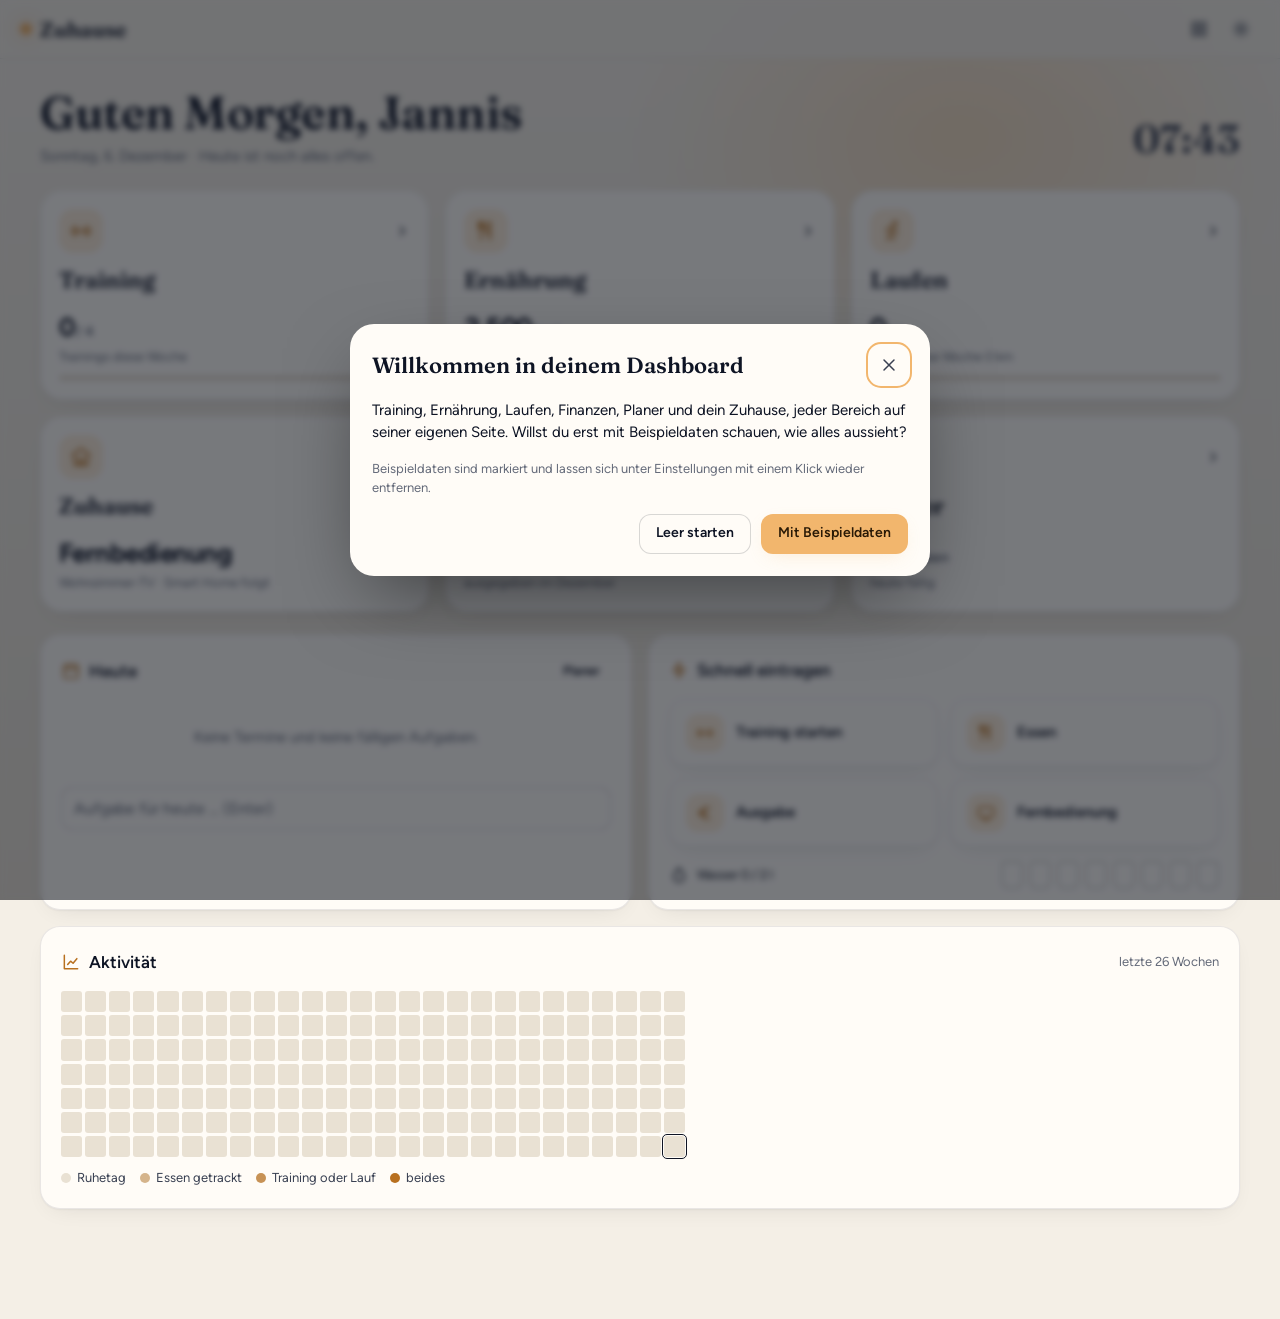
==== commit 1949c41a: "Dashboard aufgeteilt: eigene Seite je Bereich, neu Finanzen und Planer - index.html ist jetzt die St" ====
--- a/home-dashboard/index.html
+++ b/home-dashboard/index.html
@@ -10,3579 +10,18 @@
 <meta name="mobile-web-app-capable" content="yes">
 <meta name="apple-mobile-web-app-status-bar-style" content="black-translucent">
 <meta name="apple-mobile-web-app-title" content="Zuhause">
-<meta name="description" content="Persönliches Dashboard: Training, Ernährung, Laufen und Zuhause">
+<meta name="description" content="Startseite mit allen Bereichen">
 <link rel="icon" href="data:image/svg+xml,%3Csvg xmlns='http://www.w3.org/2000/svg' viewBox='0 0 64 64'%3E%3Crect width='64' height='64' rx='16' fill='%230E1424'/%3E%3Ccircle cx='32' cy='30' r='12' fill='%23F2B66D'/%3E%3Cpath d='M18 50h28' stroke='%23F4EFE6' stroke-width='4' stroke-linecap='round'/%3E%3C/svg%3E">
-<title>Zuhause</title>
-<style>
-/* Schriften: Figtree und Fraunces (SIL Open Font License), fest eingebettet */
-@font-face{font-family:'Figtree';font-style:normal;font-weight:400;font-display:swap;src:url([data-uri]) format('woff2')}
-@font-face{font-family:'Figtree';font-style:normal;font-weight:600;font-display:swap;src:url([data-uri]) format('woff2')}
-@font-face{font-family:'Figtree';font-style:normal;font-weight:700;font-display:swap;src:url([data-uri]) format('woff2')}
-@font-face{font-family:'Fraunces';font-style:normal;font-weight:600;font-display:swap;src:url([data-uri]) format('woff2')}
-/* ---------- Farben: „Wohnzimmer am Abend“ (siehe tv-home/DESIGN.md) ---------- */
-:root {
-  --bg: #F4EFE6;
-  --bg-2: #EAE3D6;
-  --surface: #FFFCF7;
-  --surface-2: #F3EDE3;
-  --surface-3: #E9E1D3;
-  --line: rgba(14, 20, 36, .09);
-  --line-strong: rgba(14, 20, 36, .16);
-  --ink: #0E1424;
-  --ink-2: #394052;
-  --muted: #656B7A;
-  --accent: #F2B66D;
-  --accent-ink: #2A1A06;
-  --accent-mark: #B8701F;
-  --accent-soft: rgba(242, 182, 109, .22);
-  --glow: rgba(242, 182, 109, .30);
-  --grid: #E3DCCF;
-  --s1: #2a78d6;
-  --s2: #eb6834;
-  --s3: #1baf7a;
-  --good: #0c8a0c;
-  --bad: #d03b3b;
-  --shadow: 0 1px 2px rgba(14, 20, 36, .05), 0 8px 24px -12px rgba(14, 20, 36, .12);
-  --radius: 20px;
-  --radius-s: 12px;
-  --font: 'Figtree', -apple-system, BlinkMacSystemFont, 'Segoe UI', Roboto, sans-serif;
-  --serif: 'Fraunces', Georgia, 'Times New Roman', serif;
-  --nav-h: 64px;
-  color-scheme: light;
-}
-@media (prefers-color-scheme: dark) {
-  :root:not([data-theme="light"]) {
-    --bg: #0E1424;
-    --bg-2: #090D18;
-    --surface: #161D30;
-    --surface-2: #1D2539;
-    --surface-3: #262F47;
-    --line: rgba(244, 239, 230, .08);
-    --line-strong: rgba(244, 239, 230, .16);
-    --ink: #F4EFE6;
-    --ink-2: #CBC6BC;
-    --muted: #8C93A3;
-    --accent-mark: #F2B66D;
-    --accent-soft: rgba(242, 182, 109, .14);
-    --glow: rgba(242, 182, 109, .16);
-    --grid: #252E45;
-    --s1: #3987e5;
-    --s2: #d95926;
-    --s3: #199e70;
-    --good: #3cc13c;
-    --bad: #e66767;
-    --shadow: 0 1px 0 rgba(255, 255, 255, .03) inset, 0 10px 30px -16px rgba(0, 0, 0, .6);
-    color-scheme: dark;
-  }
-}
-:root[data-theme="dark"] {
-  --bg: #0E1424;
-  --bg-2: #090D18;
-  --surface: #161D30;
-  --surface-2: #1D2539;
-  --surface-3: #262F47;
-  --line: rgba(244, 239, 230, .08);
-  --line-strong: rgba(244, 239, 230, .16);
-  --ink: #F4EFE6;
-  --ink-2: #CBC6BC;
-  --muted: #8C93A3;
-  --accent-mark: #F2B66D;
-  --accent-soft: rgba(242, 182, 109, .14);
-  --glow: rgba(242, 182, 109, .16);
-  --grid: #252E45;
-  --s1: #3987e5;
-  --s2: #d95926;
-  --s3: #199e70;
-  --good: #3cc13c;
-  --bad: #e66767;
-  --shadow: 0 1px 0 rgba(255, 255, 255, .03) inset, 0 10px 30px -16px rgba(0, 0, 0, .6);
-  color-scheme: dark;
-}
-
-/* ---------- Grundlagen ---------- */
-*, *::before, *::after { box-sizing: border-box; }
-html { -webkit-text-size-adjust: 100%; }
-body {
-  margin: 0;
-  min-height: 100vh;
-  font-family: var(--font);
-  font-size: 15px;
-  line-height: 1.45;
-  color: var(--ink);
-  background: var(--bg);
-  background-image: linear-gradient(180deg, var(--bg) 0%, var(--bg-2) 100%);
-  background-attachment: fixed;
-  -webkit-font-smoothing: antialiased;
-  overflow-x: hidden;
-}
-/* Raumlicht: weicher Lichtkegel von oben wie von einer Stehlampe */
-body::before {
-  content: "";
-  position: fixed;
-  inset: -20vh -10vw auto auto;
-  width: 70vw;
-  height: 70vh;
-  background: radial-gradient(closest-side, var(--glow), transparent 75%);
-  pointer-events: none;
-  z-index: 0;
-}
-.sprite { display: none; }
-.ic { width: 20px; height: 20px; flex: none; fill: none; stroke: currentColor; stroke-width: 1.8; stroke-linecap: round; stroke-linejoin: round; }
-.ic-s { width: 16px; height: 16px; }
-.ic-l { width: 28px; height: 28px; }
-.ic-fill { fill: currentColor; stroke: none; }
-h1, h2, h3, h4 { margin: 0; font-weight: 600; line-height: 1.2; }
-h1 { font-family: var(--serif); font-size: clamp(28px, 4vw, 38px); letter-spacing: -.01em; }
-h2 { font-size: 17px; }
-h3 { font-size: 15px; }
-p { margin: 0; }
-a { color: inherit; }
-button, input, select, textarea { font: inherit; color: inherit; }
-button { cursor: pointer; }
-[hidden] { display: none !important; }
-.muted { color: var(--muted); }
-.small { font-size: 13px; }
-.tiny { font-size: 12px; }
-.num { font-variant-numeric: tabular-nums; }
-.serif { font-family: var(--serif); }
-.nowrap { white-space: nowrap; }
-.sr { position: absolute; width: 1px; height: 1px; overflow: hidden; clip: rect(0 0 0 0); white-space: nowrap; }
-:focus-visible { outline: 2px solid var(--accent); outline-offset: 2px; border-radius: 6px; }
-
-/* ---------- Rahmen: Seitenleiste (Desktop) und Tab-Leiste (Handy) ---------- */
-.app { position: relative; z-index: 1; display: grid; grid-template-columns: 236px minmax(0, 1fr); min-height: 100vh; }
-.side {
-  position: sticky; top: 0; height: 100vh;
-  display: flex; flex-direction: column; gap: 4px;
-  padding: 22px 14px;
-  border-right: 1px solid var(--line);
-}
-.brand { display: flex; align-items: center; gap: 10px; padding: 6px 12px 22px; text-decoration: none; font-family: var(--serif); font-size: 22px; font-weight: 600; }
-.brand-dot { width: 14px; height: 14px; border-radius: 50%; background: var(--accent); box-shadow: 0 0 18px 4px var(--glow); }
-.nav-item {
-  display: flex; align-items: center; gap: 12px;
-  padding: 10px 12px; border-radius: 12px;
-  color: var(--ink-2); text-decoration: none; font-weight: 500;
-  transition: background .18s ease-out, color .18s ease-out;
-}
-.nav-item:hover { background: var(--surface-2); color: var(--ink); }
-.nav-item.active { background: var(--accent-soft); color: var(--ink); }
-.nav-item.active .ic { color: var(--accent-mark); }
-.nav-settings { margin-top: auto; }
-.side-sync { padding: 8px 12px 0; font-size: 12px; color: var(--muted); }
-.main { min-width: 0; padding: 32px clamp(16px, 3.4vw, 44px) 120px; outline: none; }
-.view-inner { max-width: 1240px; margin: 0 auto; animation: fadeIn .22s ease-out; }
-@keyframes fadeIn { from { opacity: 0; transform: translateY(4px); } to { opacity: 1; transform: none; } }
-
-@media (max-width: 899px) {
-  .app { display: block; }
-  .side {
-    position: fixed; z-index: 30; inset: auto 0 0 0; top: auto; height: auto;
-    flex-direction: row; justify-content: space-around; gap: 0;
-    padding: 6px 6px calc(6px + env(safe-area-inset-bottom));
-    border-right: 0; border-top: 1px solid var(--line);
-    background: color-mix(in srgb, var(--surface) 88%, transparent);
-    -webkit-backdrop-filter: blur(18px) saturate(1.4);
-    backdrop-filter: blur(18px) saturate(1.4);
-  }
-  .brand, .side-sync, .nav-settings { display: none; }
-  .nav-item { flex: 1; flex-direction: column; gap: 2px; padding: 6px 2px; font-size: 11px; border-radius: 10px; }
-  .nav-item .ic { width: 22px; height: 22px; }
-  .nav-item.active { background: transparent; }
-  .main { padding: calc(18px + env(safe-area-inset-top)) 16px calc(var(--nav-h) + 96px + env(safe-area-inset-bottom)); }
-}
-
-/* ---------- Seitenkopf und Unter-Navigation ---------- */
-.page-head { display: flex; align-items: flex-end; justify-content: space-between; gap: 16px; margin-bottom: 22px; flex-wrap: wrap; }
-.page-head .sub { color: var(--muted); margin-top: 6px; }
-.head-actions { display: flex; gap: 8px; flex-wrap: wrap; }
-.mobile-only { display: none !important; }
-@media (max-width: 899px) { .mobile-only { display: inline-grid !important; } .desktop-only { display: none !important; } }
-.tabs {
-  display: flex; gap: 4px; padding: 4px; margin: 0 0 22px;
-  background: var(--surface-2); border-radius: 14px; width: max-content; max-width: 100%;
-  overflow-x: auto; scrollbar-width: none;
-}
-.tabs::-webkit-scrollbar { display: none; }
-.tab {
-  border: 0; background: transparent; padding: 8px 14px; border-radius: 10px;
-  color: var(--ink-2); font-weight: 600; font-size: 14px; white-space: nowrap; text-decoration: none;
-  transition: background .18s ease-out;
-}
-.tab:hover { color: var(--ink); }
-.tab.active { background: var(--surface); color: var(--ink); box-shadow: var(--shadow); }
-.seg { display: inline-flex; gap: 2px; padding: 3px; background: var(--surface-2); border-radius: 10px; }
-.seg button { border: 0; background: transparent; padding: 5px 10px; border-radius: 8px; font-size: 13px; font-weight: 600; color: var(--muted); }
-.seg button.active { background: var(--surface); color: var(--ink); box-shadow: var(--shadow); }
-
-/* ---------- Karten und Raster ---------- */
-.grid { display: grid; gap: 16px; grid-template-columns: repeat(12, minmax(0, 1fr)); }
-.span-12 { grid-column: span 12; } .span-8 { grid-column: span 8; } .span-7 { grid-column: span 7; }
-.span-6 { grid-column: span 6; } .span-5 { grid-column: span 5; } .span-4 { grid-column: span 4; } .span-3 { grid-column: span 3; }
-@media (max-width: 1180px) { .span-3 { grid-column: span 6; } .span-4 { grid-column: span 6; } .span-8, .span-7, .span-5 { grid-column: span 12; } }
-@media (max-width: 720px) { .grid > * { grid-column: span 12; } .grid { gap: 12px; } .grid > .half-m { grid-column: span 6; } }
-.card {
-  position: relative; min-width: 0;
-  background: var(--surface); border: 1px solid var(--line); border-radius: var(--radius);
-  padding: 20px; box-shadow: var(--shadow);
-}
-.card-head { display: flex; align-items: center; justify-content: space-between; gap: 12px; margin-bottom: 14px; min-height: 30px; }
-.card-head h2 { display: flex; align-items: center; gap: 8px; }
-.card-head .ic { color: var(--accent-mark); }
-.card-link { text-decoration: none; color: inherit; display: block; transition: transform .18s ease-out, border-color .18s ease-out; }
-.card-link:hover { border-color: var(--accent); }
-.stack { display: flex; flex-direction: column; gap: 12px; }
-.row { display: flex; align-items: center; gap: 10px; }
-.row-between { display: flex; align-items: center; justify-content: space-between; gap: 10px; }
-.wrap { flex-wrap: wrap; }
-.grow { flex: 1; min-width: 0; }
-.divider { height: 1px; background: var(--line); margin: 14px 0; border: 0; }
-.empty { padding: 26px 12px; text-align: center; color: var(--muted); }
-.empty .ic { width: 34px; height: 34px; color: var(--accent-mark); margin-bottom: 8px; }
-
-/* Kennzahlen */
-.stat-label { color: var(--muted); font-size: 13px; font-weight: 500; }
-.stat-value { font-size: 30px; font-weight: 700; letter-spacing: -.02em; font-variant-numeric: tabular-nums; line-height: 1.1; margin-top: 6px; }
-.stat-value small { font-size: 15px; font-weight: 600; color: var(--muted); margin-left: 3px; letter-spacing: 0; }
-.stat-foot { margin-top: 6px; font-size: 13px; color: var(--muted); }
-.delta-up { color: var(--good); font-weight: 600; }
-.delta-down { color: var(--bad); font-weight: 600; }
-.kpis { display: grid; grid-template-columns: repeat(4, minmax(0, 1fr)); gap: 16px; margin-bottom: 16px; }
-@media (max-width: 1000px) { .kpis { grid-template-columns: repeat(2, minmax(0, 1fr)); gap: 12px; } }
-.kpis .card { padding: 16px 18px; }
-
-/* ---------- Knöpfe und Eingaben ---------- */
-.btn {
-  display: inline-flex; align-items: center; justify-content: center; gap: 8px;
-  min-height: 40px; padding: 8px 16px; border-radius: 12px;
-  border: 1px solid var(--line-strong); background: var(--surface); color: var(--ink);
-  font-weight: 600; font-size: 14px; text-decoration: none; white-space: nowrap;
-  transition: background .15s ease-out, border-color .15s ease-out, transform .1s ease-out;
-}
-.btn:hover { background: var(--surface-2); }
-.btn:active { transform: scale(.98); }
-.btn-primary { background: var(--accent); border-color: transparent; color: var(--accent-ink); box-shadow: 0 6px 20px -8px var(--glow); }
-.btn-primary:hover { background: #F5C383; }
-.btn-ghost { background: transparent; border-color: transparent; }
-.btn-ghost:hover { background: var(--surface-2); }
-.btn-danger { color: var(--bad); }
-.btn-s { min-height: 32px; padding: 4px 10px; font-size: 13px; border-radius: 10px; }
-.btn-l { min-height: 52px; padding: 12px 22px; font-size: 16px; border-radius: 16px; }
-.btn-block { width: 100%; }
-.btn[disabled] { opacity: .45; pointer-events: none; }
-.icon-btn {
-  display: inline-grid; place-items: center; width: 38px; height: 38px; flex: none;
-  border-radius: 11px; border: 1px solid transparent; background: transparent; color: var(--ink-2);
-}
-.icon-btn:hover { background: var(--surface-2); color: var(--ink); }
-.icon-btn.bordered { border-color: var(--line-strong); }
-.quick { display: grid; grid-template-columns: repeat(4, minmax(0, 1fr)); gap: 12px; margin: 0 0 16px; }
-@media (max-width: 720px) { .quick { grid-template-columns: repeat(2, minmax(0, 1fr)); } }
-.quick-btn {
-  display: flex; align-items: center; gap: 12px; padding: 14px 16px; min-height: 64px;
-  border-radius: 16px; border: 1px solid var(--line); background: var(--surface);
-  text-decoration: none; font-weight: 600; text-align: left; box-shadow: var(--shadow);
-  transition: border-color .18s ease-out, transform .1s ease-out;
-}
-.quick-btn:hover { border-color: var(--accent); }
-.quick-btn:active { transform: scale(.98); }
-.quick-btn .qi { display: grid; place-items: center; width: 38px; height: 38px; border-radius: 12px; background: var(--accent-soft); color: var(--accent-mark); flex: none; }
-.quick-btn small { display: block; font-weight: 500; color: var(--muted); font-size: 12px; }
-label.field { display: flex; flex-direction: column; gap: 6px; font-size: 13px; font-weight: 600; color: var(--ink-2); min-width: 0; }
-.input, select.input, textarea.input {
-  width: 100%; min-height: 42px; padding: 9px 12px;
-  border-radius: 11px; border: 1px solid var(--line-strong); background: var(--surface);
-  font-size: 16px; font-weight: 500; color: var(--ink);
-}
-textarea.input { min-height: 80px; resize: vertical; }
-.input:focus { outline: none; border-color: var(--accent); box-shadow: 0 0 0 3px var(--accent-soft); }
-.input::placeholder { color: var(--muted); }
-.fields { display: grid; grid-template-columns: repeat(auto-fit, minmax(140px, 1fr)); gap: 12px; }
-.check { display: flex; align-items: center; gap: 10px; font-weight: 500; }
-.check input { width: 20px; height: 20px; accent-color: var(--accent-mark); }
-.search-box { position: relative; }
-.search-box .ic { position: absolute; left: 12px; top: 50%; transform: translateY(-50%); color: var(--muted); }
-.search-box .input { padding-left: 40px; }
-
-/* ---------- Listen ---------- */
-.list { display: flex; flex-direction: column; }
-.li {
-  display: flex; align-items: center; gap: 12px; padding: 11px 4px;
-  border-bottom: 1px solid var(--line); min-width: 0;
-}
-.li:last-child { border-bottom: 0; }
-button.li, a.li { width: 100%; background: transparent; border-left: 0; border-right: 0; border-top: 0; text-align: left; text-decoration: none; border-radius: 0; }
-button.li:hover, a.li:hover { background: var(--surface-2); }
-.li-main { flex: 1; min-width: 0; }
-.li-title { font-weight: 600; overflow: hidden; text-overflow: ellipsis; white-space: nowrap; }
-.li-sub { font-size: 13px; color: var(--muted); overflow: hidden; text-overflow: ellipsis; white-space: nowrap; }
-.li-end { text-align: right; font-variant-numeric: tabular-nums; font-weight: 600; flex: none; }
-.chip {
-  display: inline-flex; align-items: center; gap: 5px; padding: 3px 9px; border-radius: 999px;
-  background: var(--surface-2); color: var(--ink-2); font-size: 12px; font-weight: 600; white-space: nowrap;
-}
-.chip-accent { background: var(--accent-soft); color: var(--ink); }
-.chip-btn { border: 1px solid var(--line-strong); background: var(--surface); cursor: pointer; padding: 6px 12px; font-size: 13px; }
-.chip-btn.active { background: var(--accent); color: var(--accent-ink); border-color: transparent; }
-.chips { display: flex; flex-wrap: wrap; gap: 6px; }
-.badge-pr { display: inline-flex; align-items: center; gap: 3px; color: var(--accent-ink); background: var(--accent); border-radius: 999px; padding: 1px 7px; font-size: 11px; font-weight: 700; }
-.dot { display: inline-block; width: 10px; height: 10px; border-radius: 50%; flex: none; }
-
-/* ---------- Fortschrittsbalken ---------- */
-.bar { height: 8px; border-radius: 99px; background: var(--surface-3); overflow: hidden; }
-.bar > span { display: block; height: 100%; border-radius: 99px; background: var(--accent-mark); transition: width .4s ease-out; }
-.bar.over > span { background: var(--bad); }
-.macro { display: grid; grid-template-columns: minmax(0, 1fr); gap: 6px; }
-.macro-head { display: flex; justify-content: space-between; font-size: 13px; }
-.macro-head b { font-weight: 600; }
-.hbars { display: flex; flex-direction: column; gap: 10px; }
-.hbar { display: grid; grid-template-columns: 112px minmax(0, 1fr) 48px; align-items: center; gap: 10px; font-size: 13px; }
-.hbar-track { height: 14px; border-radius: 4px; background: var(--surface-2); overflow: hidden; }
-.hbar-track span { display: block; height: 100%; background: var(--accent-mark); border-radius: 0 4px 4px 0; }
-.hbar-val { text-align: right; font-weight: 600; font-variant-numeric: tabular-nums; }
-
-/* Kalorien-Ring */
-.ring-wrap { position: relative; width: 168px; height: 168px; flex: none; }
-.ring-wrap svg { width: 100%; height: 100%; transform: rotate(-90deg); }
-.ring-bg { stroke: var(--surface-3); }
-.ring-fg { stroke: var(--accent-mark); transition: stroke-dashoffset .5s ease-out; }
-.ring-fg.over { stroke: var(--bad); }
-.ring-center { position: absolute; inset: 0; display: grid; place-content: center; text-align: center; }
-.ring-center b { font-size: 30px; font-weight: 700; letter-spacing: -.02em; font-variant-numeric: tabular-nums; line-height: 1.05; }
-.ring-center span { font-size: 12px; color: var(--muted); font-weight: 600; }
-.ring-s { width: 112px; height: 112px; }
-.ring-s .ring-center b { font-size: 21px; }
-.equation { display: flex; align-items: flex-start; justify-content: space-between; gap: 6px; text-align: center; font-variant-numeric: tabular-nums; }
-.equation div { display: flex; flex-direction: column; min-width: 0; }
-.equation b { font-size: 18px; font-weight: 700; }
-.equation span { font-size: 12px; color: var(--muted); }
-.equation i { font-style: normal; color: var(--muted); font-size: 18px; padding-top: 1px; }
-.equation .result b { color: var(--accent-mark); }
-
-/* ---------- Diagramme ---------- */
-.chart { position: relative; width: 100%; min-height: 200px; }
-.chart svg { display: block; width: 100%; overflow: visible; }
-.chart text { fill: var(--muted); font-size: 11px; font-family: var(--font); font-variant-numeric: tabular-nums; }
-.chart .gridline { stroke: var(--grid); stroke-width: 1; }
-.chart .baseline { stroke: var(--line-strong); stroke-width: 1; }
-.chart .line { fill: none; stroke: var(--accent-mark); stroke-width: 2; stroke-linejoin: round; stroke-linecap: round; }
-.chart .area { fill: var(--accent-mark); opacity: .10; }
-.chart .pt { fill: var(--accent-mark); stroke: var(--surface); stroke-width: 2; }
-.chart .bar-mark { fill: var(--accent-mark); }
-.chart .bar-mark.dim { opacity: .35; }
-.chart .bar-mark.over { fill: var(--bad); }
-.chart .goal { stroke: var(--ink-2); stroke-width: 1.2; stroke-dasharray: 4 4; }
-.chart .goal-label { fill: var(--ink-2); font-weight: 600; }
-.chart .cross { stroke: var(--ink-2); stroke-width: 1; stroke-dasharray: 3 3; }
-.chart .hot { fill: var(--accent-mark); stroke: var(--surface); stroke-width: 2.5; }
-.chart .hit { fill: transparent; }
-.chart-empty { display: grid; place-items: center; min-height: 180px; color: var(--muted); font-size: 14px; text-align: center; }
-.tooltip {
-  position: fixed; z-index: 80; pointer-events: none;
-  background: var(--ink); color: var(--bg); border-radius: 10px; padding: 7px 10px;
-  font-size: 12.5px; line-height: 1.35; box-shadow: 0 8px 24px -8px rgba(0, 0, 0, .4);
-  max-width: 240px; font-variant-numeric: tabular-nums;
-}
-.tooltip b { font-weight: 700; }
-.legend { display: flex; flex-wrap: wrap; gap: 14px; font-size: 13px; color: var(--ink-2); }
-.legend span { display: inline-flex; align-items: center; gap: 6px; }
-.heat { display: grid; grid-auto-flow: column; grid-template-rows: repeat(7, 1fr); gap: 3px; }
-.heat i { display: block; aspect-ratio: 1; border-radius: 3px; background: var(--surface-3); min-width: 0; }
-.heat i[data-l="1"] { background: color-mix(in srgb, var(--accent-mark) 40%, var(--surface-3)); }
-.heat i[data-l="2"] { background: color-mix(in srgb, var(--accent-mark) 70%, var(--surface-3)); }
-.heat i[data-l="3"] { background: var(--accent-mark); }
-.heat i.today { outline: 1.5px solid var(--ink); outline-offset: 1px; }
-.week-dots { display: grid; grid-template-columns: repeat(7, 1fr); gap: 6px; text-align: center; }
-.week-dots div { display: flex; flex-direction: column; align-items: center; gap: 6px; font-size: 12px; color: var(--muted); }
-.week-dots i { display: grid; place-items: center; width: 30px; height: 30px; border-radius: 50%; background: var(--surface-2); color: var(--accent-ink); }
-.week-dots i.on { background: var(--accent); }
-.week-dots i.run { background: var(--surface-3); color: var(--ink); }
-.week-dots i.on.run { background: var(--accent); }
-.week-dots .today { color: var(--ink); font-weight: 700; }
-
-/* ---------- Übersicht ---------- */
-.hero { display: flex; justify-content: space-between; align-items: flex-end; gap: 16px; flex-wrap: wrap; margin-bottom: 22px; }
-.hero h1 { font-size: clamp(32px, 5vw, 46px); }
-.hero .sub { color: var(--muted); margin-top: 6px; font-size: 15px; }
-.hero-time { font-family: var(--serif); font-size: 40px; font-weight: 600; font-variant-numeric: tabular-nums; color: var(--ink-2); }
-@media (max-width: 720px) {
-  .hero-time { display: none; }
-  .hero { flex-wrap: nowrap; align-items: flex-start; }
-  .hero > div:first-child { min-width: 0; }
-  .quick-btn { padding: 12px; min-height: 56px; gap: 10px; font-size: 14px; }
-  .quick-btn small { display: none; }
-  .quick-btn .qi { width: 34px; height: 34px; }
-  .diary-sum { justify-content: center; }
-}
-.banner {
-  display: flex; align-items: center; gap: 14px; padding: 14px 18px; margin-bottom: 16px;
-  border-radius: 16px; background: var(--accent); color: var(--accent-ink); text-decoration: none; font-weight: 600;
-  box-shadow: 0 10px 30px -14px var(--glow);
-}
-.banner .grow small { display: block; font-weight: 500; opacity: .8; }
-
-/* ---------- Training ---------- */
-.ex-card { padding: 16px; }
-.ex-head { display: flex; align-items: center; gap: 10px; margin-bottom: 10px; }
-.ex-name { font-weight: 700; font-size: 16px; color: var(--accent-mark); background: none; border: 0; padding: 0; text-align: left; }
-.sets { width: 100%; border-collapse: separate; border-spacing: 0 4px; font-variant-numeric: tabular-nums; }
-.sets th { font-size: 11px; font-weight: 700; color: var(--muted); text-align: center; padding: 0 4px 2px; text-transform: none; }
-.sets td { text-align: center; padding: 0 3px; }
-.sets tr.done td { background: var(--accent-soft); }
-.sets tr.done td:first-child { border-radius: 10px 0 0 10px; }
-.sets tr.done td:last-child { border-radius: 0 10px 10px 0; }
-.set-type { width: 32px; height: 32px; border-radius: 9px; border: 0; background: var(--surface-2); font-weight: 700; font-size: 13px; }
-.set-type.w { color: #b38200; }
-.set-type.d { color: var(--s1); }
-.set-prev { border: 0; background: transparent; color: var(--muted); font-size: 13px; padding: 4px; min-width: 64px; }
-.set-in { width: 100%; max-width: 76px; min-height: 36px; text-align: center; padding: 4px; border-radius: 9px; border: 1px solid var(--line-strong); background: var(--surface); font-weight: 700; font-size: 16px; }
-.set-in:focus { outline: none; border-color: var(--accent); }
-.set-in::placeholder { font-weight: 500; color: var(--muted); opacity: .75; }
-.set-ok { width: 36px; height: 36px; border-radius: 10px; border: 1px solid var(--line-strong); background: var(--surface); display: inline-grid; place-items: center; color: var(--muted); }
-.set-ok.on { background: var(--accent); border-color: transparent; color: var(--accent-ink); }
-.set-del { width: 28px; height: 28px; border: 0; background: transparent; color: var(--muted); display: inline-grid; place-items: center; border-radius: 8px; }
-.set-del:hover { color: var(--bad); }
-.wo-head { position: sticky; top: 0; z-index: 5; display: flex; align-items: center; gap: 12px; padding: 12px 0; margin-bottom: 8px; background: linear-gradient(var(--bg) 70%, transparent); }
-.wo-title { font-family: var(--serif); font-size: 26px; font-weight: 600; background: transparent; border: 0; border-bottom: 1px dashed transparent; padding: 0; width: 100%; min-width: 0; }
-.wo-title:focus { outline: none; border-bottom-color: var(--accent); }
-.wo-clock { font-size: 14px; color: var(--muted); font-variant-numeric: tabular-nums; }
-.ex-list { display: flex; flex-direction: column; gap: 12px; }
-.pick-list { max-height: 50vh; overflow-y: auto; margin: 0 -4px; }
-.muscle-tag { font-size: 12px; color: var(--muted); }
-.template-card { display: flex; flex-direction: column; gap: 10px; }
-.template-card ul { margin: 0; padding: 0; list-style: none; color: var(--muted); font-size: 13px; }
-
-/* Timer */
-.timer-pill {
-  position: fixed; z-index: 40; left: 50%; transform: translateX(-50%);
-  bottom: calc(24px + env(safe-area-inset-bottom));
-  display: flex; align-items: center; gap: 10px; padding: 8px 8px 8px 16px;
-  border-radius: 999px; background: var(--ink); color: var(--bg);
-  box-shadow: 0 12px 40px -12px rgba(0, 0, 0, .5); font-variant-numeric: tabular-nums;
-}
-@media (max-width: 899px) { .timer-pill { bottom: calc(var(--nav-h) + 14px + env(safe-area-inset-bottom)); } }
-@media (max-width: 480px) {
-  .timer-pill { gap: 6px; padding: 6px 6px 6px 12px; max-width: calc(100vw - 20px); }
-  .timer-pill .tp-bar { display: none; }
-  .timer-pill .tiny { max-width: 92px; overflow: hidden; text-overflow: ellipsis; white-space: nowrap; }
-}
-.timer-pill b { font-size: 20px; min-width: 56px; }
-.timer-pill .tp-bar { width: 70px; height: 4px; border-radius: 4px; background: rgba(128, 128, 128, .35); overflow: hidden; }
-.timer-pill .tp-bar span { display: block; height: 100%; background: var(--accent); }
-.timer-pill button { border: 0; background: rgba(128, 128, 128, .22); color: inherit; border-radius: 999px; min-width: 40px; height: 34px; font-weight: 700; font-size: 13px; }
-.timer-pill.done { background: var(--accent); color: var(--accent-ink); animation: pulse 1s ease-in-out 3; }
-@keyframes pulse { 50% { transform: translateX(-50%) scale(1.06); } }
-.big-time { font-family: var(--serif); font-size: clamp(56px, 12vw, 96px); font-weight: 600; text-align: center; font-variant-numeric: tabular-nums; line-height: 1; letter-spacing: -.02em; }
-.timer-ring { position: relative; width: min(260px, 70vw); aspect-ratio: 1; margin: 0 auto; }
-.timer-ring svg { width: 100%; height: 100%; transform: rotate(-90deg); }
-.timer-ring .big-time { position: absolute; inset: 0; display: grid; place-items: center; font-size: clamp(44px, 10vw, 64px); }
-.preset-row { display: flex; flex-wrap: wrap; gap: 8px; justify-content: center; }
-.plates { display: flex; align-items: center; justify-content: center; gap: 3px; min-height: 120px; padding: 10px 0; }
-.plate { border-radius: 4px; display: grid; place-items: center; color: #fff; font-size: 10px; font-weight: 700; writing-mode: vertical-rl; }
-.bar-sleeve { width: 60px; height: 14px; background: var(--surface-3); border-radius: 3px; }
-
-/* ---------- Ernährung ---------- */
-.date-nav { display: flex; align-items: center; gap: 6px; }
-.date-nav b { min-width: 128px; text-align: center; font-weight: 700; }
-.diary-sum { display: flex; gap: 28px; align-items: center; flex-wrap: wrap; }
-.diary-sum .grow { min-width: 240px; }
-.meal { padding: 0; overflow: hidden; }
-.meal-head { display: flex; align-items: center; justify-content: space-between; padding: 14px 18px; border-bottom: 1px solid var(--line); }
-.meal-head h2 { font-size: 16px; }
-.meal-kcal { font-weight: 700; font-variant-numeric: tabular-nums; }
-.meal .li { padding: 11px 18px; }
-.meal-foot { display: flex; justify-content: space-between; align-items: center; padding: 8px 10px; }
-.meal-add { color: var(--accent-mark); }
-.water { display: flex; gap: 6px; flex-wrap: wrap; }
-.glass { width: 34px; height: 42px; border-radius: 6px 6px 10px 10px; border: 2px solid var(--line-strong); background: transparent; position: relative; overflow: hidden; padding: 0; }
-.glass::after { content: ""; position: absolute; inset: auto 0 0 0; height: 0; background: var(--s1); opacity: .75; transition: height .25s ease-out; }
-.glass.full::after { height: 78%; }
-.food-detail .big { font-size: 34px; font-weight: 700; font-variant-numeric: tabular-nums; }
-.nutri-grid { display: grid; grid-template-columns: repeat(4, minmax(0, 1fr)); gap: 8px; text-align: center; }
-.nutri-grid div { background: var(--surface-2); border-radius: 12px; padding: 10px 4px; }
-.nutri-grid b { display: block; font-size: 17px; font-variant-numeric: tabular-nums; }
-.nutri-grid span { font-size: 12px; color: var(--muted); }
-.scan-box { position: relative; border-radius: 16px; overflow: hidden; background: #000; aspect-ratio: 4 / 3; }
-.scan-box video { width: 100%; height: 100%; object-fit: cover; display: block; }
-.scan-box .scan-line { position: absolute; left: 10%; right: 10%; top: 50%; height: 2px; background: var(--accent); box-shadow: 0 0 12px 2px var(--accent); animation: scan 1.6s ease-in-out infinite alternate; }
-.scan-box .scan-frame { position: absolute; inset: 28% 8%; border: 2px solid rgba(255, 255, 255, .7); border-radius: 12px; }
-@keyframes scan { from { transform: translateY(-40px); } to { transform: translateY(40px); } }
-.ntable { width: 100%; border-collapse: collapse; font-variant-numeric: tabular-nums; }
-.ntable th, .ntable td { padding: 9px 6px; border-bottom: 1px solid var(--line); text-align: right; }
-.ntable th:first-child, .ntable td:first-child { text-align: left; }
-.ntable th { font-size: 12px; color: var(--muted); font-weight: 600; }
-.split-bar { display: flex; height: 16px; border-radius: 6px; overflow: hidden; gap: 2px; }
-.split-bar span { display: block; height: 100%; }
-
-/* ---------- Laufen ---------- */
-.live { text-align: center; }
-.live-grid { display: grid; grid-template-columns: repeat(2, minmax(0, 1fr)); gap: 12px; margin: 18px 0; }
-.live-grid div { background: var(--surface-2); border-radius: 16px; padding: 14px 8px; }
-.live-grid b { display: block; font-size: 28px; font-weight: 700; font-variant-numeric: tabular-nums; }
-.live-grid span { font-size: 12px; color: var(--muted); font-weight: 600; }
-.route { width: 100%; height: 160px; border-radius: 14px; background: var(--surface-2); }
-.route path { fill: none; stroke: var(--accent-mark); stroke-width: 3; stroke-linecap: round; stroke-linejoin: round; }
-.route circle { fill: var(--accent-mark); stroke: var(--surface); stroke-width: 2; }
-.mini-route { width: 44px; height: 44px; border-radius: 10px; background: var(--surface-2); flex: none; }
-.mini-route path { fill: none; stroke: var(--accent-mark); stroke-width: 2.4; stroke-linecap: round; }
-.gps { display: inline-flex; align-items: center; gap: 6px; font-size: 13px; color: var(--muted); }
-.gps i { width: 8px; height: 8px; border-radius: 50%; background: var(--muted); }
-.gps.ok i { background: var(--good); }
-.gps.weak i { background: #fab219; }
-
-/* ---------- Zuhause ---------- */
-.remote-frame { width: 100%; height: min(820px, 78vh); border: 0; border-radius: 16px; background: #0E1424; display: block; }
-.devices { display: grid; grid-template-columns: repeat(auto-fill, minmax(150px, 1fr)); gap: 12px; }
-.device {
-  display: flex; flex-direction: column; gap: 14px; align-items: flex-start; text-align: left;
-  padding: 14px; min-height: 112px; border-radius: 16px; border: 1px solid var(--line);
-  background: var(--surface-2); color: var(--ink); transition: background .18s ease-out, box-shadow .18s ease-out;
-}
-.device .di { display: grid; place-items: center; width: 36px; height: 36px; border-radius: 50%; background: var(--surface-3); color: var(--muted); }
-.device b { font-weight: 600; font-size: 14px; display: block; }
-.device small { color: var(--muted); font-size: 12px; }
-.device.on { background: var(--surface); box-shadow: 0 0 0 1px var(--accent), 0 10px 30px -14px var(--glow); }
-.device.on .di { background: var(--accent); color: var(--accent-ink); }
-.device.planned { border-style: dashed; background: transparent; }
-.room h2 { font-family: var(--serif); font-size: 21px; }
-.steps { margin: 0; padding-left: 20px; display: flex; flex-direction: column; gap: 8px; color: var(--ink-2); }
-
-/* ---------- Bottom-Sheet / Dialog ---------- */
-.sheet {
-  border: 0; padding: 0; color: var(--ink); background: var(--surface);
-  width: min(580px, 100vw); max-width: 100vw; max-height: 90vh;
-  border-radius: 24px; box-shadow: 0 30px 80px -20px rgba(0, 0, 0, .5);
-}
-.sheet::backdrop { background: rgba(9, 13, 24, .55); -webkit-backdrop-filter: blur(3px); backdrop-filter: blur(3px); }
-.sheet[open] { animation: sheetIn .22s ease-out; }
-@keyframes sheetIn { from { opacity: 0; transform: translateY(16px); } to { opacity: 1; transform: none; } }
-.sheet-inner { padding: 22px; display: flex; flex-direction: column; gap: 16px; max-height: 90vh; overflow-y: auto; }
-.sheet-head { display: flex; align-items: center; justify-content: space-between; gap: 10px; }
-.sheet-head h2 { font-family: var(--serif); font-size: 22px; }
-.sheet-actions { display: flex; gap: 10px; justify-content: flex-end; flex-wrap: wrap; }
-@media (max-width: 640px) {
-  .sheet { margin: auto 0 0; width: 100vw; border-radius: 24px 24px 0 0; max-height: 94vh; }
-  .sheet-inner { max-height: 94vh; padding: 18px 16px calc(22px + env(safe-area-inset-bottom)); }
-  .sheet-actions .btn { flex: 1; }
-}
-
-/* Hinweis-Toast */
-.toast {
-  position: fixed; z-index: 90; left: 50%; top: calc(16px + env(safe-area-inset-top));
-  transform: translate(-50%, -140%); opacity: 0;
-  background: var(--ink); color: var(--bg); padding: 10px 16px; border-radius: 12px; font-weight: 600; font-size: 14px;
-  transition: transform .25s ease-out, opacity .25s ease-out; max-width: calc(100vw - 32px);
-}
-.toast.show { transform: translate(-50%, 0); opacity: 1; }
-
-@media (prefers-reduced-motion: reduce) {
-  *, *::before, *::after { animation: none !important; transition: none !important; }
-}
-@media print { .side, .timer-pill { display: none; } .app { display: block; } }
-
-</style>
+<title>Zuhause Dashboard</title>
+<link rel="stylesheet" href="dashboard.css">
 </head>
-<body>
-<svg class="sprite" aria-hidden="true" focusable="false">
-  <symbol id="i-home" viewBox="0 0 24 24"><path d="M4 11.5 12 5l8 6.5V19a1 1 0 0 1-1 1h-4.5v-5.5h-5V20H5a1 1 0 0 1-1-1z"/></symbol>
-  <symbol id="i-gym" viewBox="0 0 24 24"><path d="M6.5 7v10M17.5 7v10M3.5 9.5v5M20.5 9.5v5M6.5 12h11"/></symbol>
-  <symbol id="i-food" viewBox="0 0 24 24"><path d="M7 3v8M5 3v5a2 2 0 0 0 4 0V3M7 11v10M16 21V3c-2.2 1.2-3.5 3.6-3.5 7.5V14H16"/></symbol>
-  <symbol id="i-run" viewBox="0 0 24 24"><circle cx="15" cy="4.5" r="1.8"/><path d="m7 21 3.2-5.2 3 2.2.8 3M6 12l3.2-3.4 3.6.4 2 3.4 3 1.3M10.4 15.8l2.1-6.6"/></symbol>
-  <symbol id="i-house" viewBox="0 0 24 24"><path d="M3.5 10 12 3.5 20.5 10M5.5 8.5V20h13V8.5"/><path d="M10 20v-5.5h4V20"/></symbol>
-  <symbol id="i-tv" viewBox="0 0 24 24"><rect x="3" y="5" width="18" height="12" rx="2"/><path d="M8.5 20.5h7M12 17v3.5"/></symbol>
-  <symbol id="i-settings" viewBox="0 0 24 24"><circle cx="12" cy="12" r="3"/><path d="M12 2.8v2.6M12 18.6v2.6M21.2 12h-2.6M5.4 12H2.8M18.5 5.5l-1.8 1.8M7.3 16.7l-1.8 1.8M18.5 18.5l-1.8-1.8M7.3 7.3 5.5 5.5"/></symbol>
-  <symbol id="i-plus" viewBox="0 0 24 24"><path d="M12 5v14M5 12h14"/></symbol>
-  <symbol id="i-minus" viewBox="0 0 24 24"><path d="M5 12h14"/></symbol>
-  <symbol id="i-check" viewBox="0 0 24 24"><path d="m5 12.5 4.5 4.5L19 7.5"/></symbol>
-  <symbol id="i-x" viewBox="0 0 24 24"><path d="M6 6l12 12M18 6 6 18"/></symbol>
-  <symbol id="i-left" viewBox="0 0 24 24"><path d="m14.5 6-6 6 6 6"/></symbol>
-  <symbol id="i-right" viewBox="0 0 24 24"><path d="m9.5 6 6 6-6 6"/></symbol>
-  <symbol id="i-up" viewBox="0 0 24 24"><path d="m6 14.5 6-6 6 6"/></symbol>
-  <symbol id="i-down" viewBox="0 0 24 24"><path d="m6 9.5 6 6 6-6"/></symbol>
-  <symbol id="i-trash" viewBox="0 0 24 24"><path d="M4.5 7h15M9.5 7V4.5h5V7M6.5 7l1 13h9l1-13M10.5 11v5.5M13.5 11v5.5"/></symbol>
-  <symbol id="i-edit" viewBox="0 0 24 24"><path d="M4 20h4L19 9l-4-4L4 16zM13.5 6.5l4 4"/></symbol>
-  <symbol id="i-timer" viewBox="0 0 24 24"><circle cx="12" cy="13.5" r="7.5"/><path d="M12 9.5v4l2.5 2M9.5 2.8h5M19 6.5l1.5-1.5"/></symbol>
-  <symbol id="i-play" viewBox="0 0 24 24"><path d="M7.5 5v14l11-7z"/></symbol>
-  <symbol id="i-pause" viewBox="0 0 24 24"><path d="M8 5v14M16 5v14"/></symbol>
-  <symbol id="i-stop" viewBox="0 0 24 24"><rect x="6" y="6" width="12" height="12" rx="1.5"/></symbol>
-  <symbol id="i-search" viewBox="0 0 24 24"><circle cx="10.5" cy="10.5" r="6.5"/><path d="m15.5 15.5 5 5"/></symbol>
-  <symbol id="i-barcode" viewBox="0 0 24 24"><path d="M3 5v14M6 5v14M9.5 5v14M11.5 5v14M15 5v14M18 5v14M21 5v14"/></symbol>
-  <symbol id="i-flame" viewBox="0 0 24 24"><path d="M12 21c-3.9 0-6.5-2.6-6.5-6.2 0-4 3.3-6 3.8-9.8 2.6 1.5 4 3.7 4.2 6.2 1-.6 1.6-1.6 1.8-3 1.9 1.7 3.2 4 3.2 6.6 0 3.6-2.6 6.2-6.5 6.2z"/></symbol>
-  <symbol id="i-trophy" viewBox="0 0 24 24"><path d="M7.5 4h9v5a4.5 4.5 0 0 1-9 0zM7.5 6H4.5c0 2.6 1.3 4 3.3 4.3M16.5 6h3c0 2.6-1.3 4-3.3 4.3M12 13.5V17M8.5 20.5h7M9.5 17h5v3.5h-5z"/></symbol>
-  <symbol id="i-drop" viewBox="0 0 24 24"><path d="M12 3.5c3 3.8 6 7.2 6 10.6a6 6 0 0 1-12 0c0-3.4 3-6.8 6-10.6z"/></symbol>
-  <symbol id="i-scale" viewBox="0 0 24 24"><rect x="3.5" y="3.5" width="17" height="17" rx="4"/><path d="M8.5 9.5a5 5 0 0 1 7 0L13 12"/></symbol>
-  <symbol id="i-chart" viewBox="0 0 24 24"><path d="M4 4v16h16M8 15l3.5-4 3 2.5L19 8"/></symbol>
-  <symbol id="i-list" viewBox="0 0 24 24"><path d="M9 6.5h11M9 12h11M9 17.5h11M4.5 6.5h.01M4.5 12h.01M4.5 17.5h.01"/></symbol>
-  <symbol id="i-more" viewBox="0 0 24 24"><path d="M5.5 12h.01M12 12h.01M18.5 12h.01"/></symbol>
-  <symbol id="i-bolt" viewBox="0 0 24 24"><path d="M13 3 5.5 13.5H12L11 21l7.5-10.5H12z"/></symbol>
-  <symbol id="i-pin" viewBox="0 0 24 24"><path d="M12 21s6.5-6 6.5-11a6.5 6.5 0 0 0-13 0c0 5 6.5 11 6.5 11z"/><circle cx="12" cy="10" r="2.3"/></symbol>
-  <symbol id="i-bulb" viewBox="0 0 24 24"><path d="M9 17.5h6M10 20.5h4M8.3 14.5A6 6 0 1 1 15.7 14.5c-.8.7-1.2 1.6-1.2 2.5v.5h-5V17c0-.9-.4-1.8-1.2-2.5z"/></symbol>
-  <symbol id="i-blinds" viewBox="0 0 24 24"><path d="M4 4h16M5 4v16M19 4v16M5 8h14M5 12h14M5 16h14"/></symbol>
-  <symbol id="i-thermo" viewBox="0 0 24 24"><path d="M10 14.5V5a2 2 0 0 1 4 0v9.5a4 4 0 1 1-4 0z"/><path d="M12 9v7"/></symbol>
-  <symbol id="i-plug" viewBox="0 0 24 24"><path d="M9 3v5M15 3v5M6.5 8h11v3a5.5 5.5 0 0 1-11 0zM12 16.5V21"/></symbol>
-  <symbol id="i-vacuum" viewBox="0 0 24 24"><circle cx="12" cy="12" r="8.5"/><circle cx="12" cy="12" r="3"/><path d="M12 3.5v2"/></symbol>
-  <symbol id="i-speaker" viewBox="0 0 24 24"><rect x="6" y="3" width="12" height="18" rx="2"/><circle cx="12" cy="14" r="3.2"/><path d="M12 7h.01"/></symbol>
-  <symbol id="i-coffee" viewBox="0 0 24 24"><path d="M5 9h11v5.5A5.5 5.5 0 0 1 10.5 20h0A5.5 5.5 0 0 1 5 14.5zM16 10.5h1.5a2.5 2.5 0 0 1 0 5H16M8 3.5c0 1.5 1.5 1.5 1.5 3M12 3.5c0 1.5 1.5 1.5 1.5 3"/></symbol>
-  <symbol id="i-link" viewBox="0 0 24 24"><path d="M14 4h6v6M20 4l-9 9M18 14v5a1 1 0 0 1-1 1H5a1 1 0 0 1-1-1V7a1 1 0 0 1 1-1h5"/></symbol>
-  <symbol id="i-copy" viewBox="0 0 24 24"><rect x="8.5" y="8.5" width="11" height="11" rx="2"/><path d="M15.5 8.5V6a1.5 1.5 0 0 0-1.5-1.5H6A1.5 1.5 0 0 0 4.5 6v8A1.5 1.5 0 0 0 6 15.5h2.5"/></symbol>
-  <symbol id="i-calendar" viewBox="0 0 24 24"><rect x="3.5" y="5" width="17" height="15.5" rx="2"/><path d="M3.5 10h17M8 3v4M16 3v4"/></symbol>
-  <symbol id="i-sync" viewBox="0 0 24 24"><path d="M19.5 10A7.5 7.5 0 0 0 6 6.5L4.5 8M4.5 14A7.5 7.5 0 0 0 18 17.5l1.5-1.5M4.5 4v4h4M19.5 20v-4h-4"/></symbol>
-  <symbol id="i-camera" viewBox="0 0 24 24"><path d="M4 8h3.5L9 5.5h6L16.5 8H20v11H4z"/><circle cx="12" cy="13" r="3.5"/></symbol>
-</svg>
-
-<div class="app">
-  <nav class="side" aria-label="Hauptnavigation">
-    <a class="brand" href="#/heute"><span class="brand-dot" aria-hidden="true"></span><span>Zuhause</span></a>
-    <a class="nav-item" href="#/heute" data-nav="heute"><svg class="ic"><use href="#i-home"/></svg><span>Heute</span></a>
-    <a class="nav-item" href="#/training" data-nav="training"><svg class="ic"><use href="#i-gym"/></svg><span>Training</span></a>
-    <a class="nav-item" href="#/essen" data-nav="essen"><svg class="ic"><use href="#i-food"/></svg><span>Ernährung</span></a>
-    <a class="nav-item" href="#/laufen" data-nav="laufen"><svg class="ic"><use href="#i-run"/></svg><span>Laufen</span></a>
-    <a class="nav-item" href="#/zuhause" data-nav="zuhause"><svg class="ic"><use href="#i-house"/></svg><span>Zuhause</span></a>
-    <a class="nav-item nav-settings" href="#/einstellungen" data-nav="einstellungen"><svg class="ic"><use href="#i-settings"/></svg><span>Einstellungen</span></a>
-    <p class="side-sync" id="syncState"></p>
-  </nav>
-  <main class="main" id="view" tabindex="-1"></main>
-</div>
-
+<body data-page="heute">
+<header class="topbar" id="topbar"></header>
+<main class="main" id="view" tabindex="-1"></main>
 <div class="timer-pill" id="timerPill" hidden></div>
 <div class="toast" id="toast" role="status" aria-live="polite"></div>
 <div class="tooltip" id="tooltip" role="tooltip" hidden></div>
 <dialog class="sheet" id="sheet" aria-labelledby="sheetTitle"><div class="sheet-inner" id="sheetBody"></div></dialog>
-
-<script>
-'use strict';
-/* =====================================================================
-   Grundbausteine: Hilfsfunktionen, Speicher, Sync, Router, Dialoge
-   ===================================================================== */
-
-const $ = (sel, root) => (root || document).querySelector(sel);
-const $$ = (sel, root) => Array.from((root || document).querySelectorAll(sel));
-const clone = v => (v === undefined ? undefined : JSON.parse(JSON.stringify(v)));
-const clamp = (v, a, b) => Math.min(b, Math.max(a, v));
-const sum = arr => arr.reduce((a, b) => a + (+b || 0), 0);
-const uid = () => Date.now().toString(36) + Math.random().toString(36).slice(2, 7);
-const esc = s => String(s == null ? '' : s).replace(/[&<>"']/g, c => ({ '&': '&amp;', '<': '&lt;', '>': '&gt;', '"': '&quot;', "'": '&#39;' }[c]));
-const icon = (name, cls) => `<svg class="ic ${cls || ''}" aria-hidden="true"><use href="#i-${name}"/></svg>`;
-const num = v => { const n = parseFloat(String(v).replace(',', '.')); return isFinite(n) ? n : 0; };
-
-/* ---------- Zahlen und Zeiten (deutsch formatiert) ---------- */
-const NF = {};
-function fmt(n, d) {
-  d = d || 0;
-  if (!NF[d]) NF[d] = new Intl.NumberFormat('de-DE', { minimumFractionDigits: 0, maximumFractionDigits: d });
-  return NF[d].format(n || 0);
-}
-function fmtFixed(n, d) { return new Intl.NumberFormat('de-DE', { minimumFractionDigits: d, maximumFractionDigits: d }).format(n || 0); }
-function fmtDur(sec, withHours) {
-  sec = Math.max(0, Math.round(sec || 0));
-  const h = Math.floor(sec / 3600), m = Math.floor(sec % 3600 / 60), s = sec % 60;
-  const pad = x => String(x).padStart(2, '0');
-  return (h || withHours) ? `${h}:${pad(m)}:${pad(s)}` : `${m}:${pad(s)}`;
-}
-function fmtMin(sec) {
-  const m = Math.round((sec || 0) / 60);
-  return m >= 60 ? `${Math.floor(m / 60)} h ${m % 60} min` : `${m} min`;
-}
-function fmtPace(secPerKm) {
-  if (!secPerKm || !isFinite(secPerKm)) return '–';
-  const m = Math.floor(secPerKm / 60), s = Math.round(secPerKm % 60);
-  return s === 60 ? `${m + 1}:00` : `${m}:${String(s).padStart(2, '0')}`;
-}
-function parseDur(str) {
-  const p = String(str || '').trim().split(':').map(x => num(x));
-  if (p.length === 3) return p[0] * 3600 + p[1] * 60 + p[2];
-  if (p.length === 2) return p[0] * 60 + p[1];
-  return p[0] * 60; // nur Minuten
-}
-
-/* ---------- Datum: lokale Tagesschlüssel YYYY-MM-DD ---------- */
-const pad2 = n => String(n).padStart(2, '0');
-function dkey(d) { d = d ? new Date(d) : new Date(); return `${d.getFullYear()}-${pad2(d.getMonth() + 1)}-${pad2(d.getDate())}`; }
-const todayKey = () => dkey();
-function parseKey(k) { const [y, m, d] = k.split('-').map(Number); return new Date(y, m - 1, d); }
-function addDays(k, n) { const d = parseKey(k); d.setDate(d.getDate() + n); return dkey(d); }
-function weekStart(k) { const d = parseKey(k || todayKey()); const wd = (d.getDay() + 6) % 7; d.setDate(d.getDate() - wd); return dkey(d); }
-const monthOf = k => k.slice(0, 7);
-const DAYS = ['So', 'Mo', 'Di', 'Mi', 'Do', 'Fr', 'Sa'];
-const DAYS_LONG = ['Sonntag', 'Montag', 'Dienstag', 'Mittwoch', 'Donnerstag', 'Freitag', 'Samstag'];
-const MONTHS = ['Jan.', 'Feb.', 'März', 'Apr.', 'Mai', 'Juni', 'Juli', 'Aug.', 'Sept.', 'Okt.', 'Nov.', 'Dez.'];
-const MONTHS_LONG = ['Januar', 'Februar', 'März', 'April', 'Mai', 'Juni', 'Juli', 'August', 'September', 'Oktober', 'November', 'Dezember'];
-function fmtDate(k, opts) {
-  const d = typeof k === 'string' ? parseKey(k) : new Date(k);
-  const t = todayKey(), key = dkey(d);
-  if (!(opts && opts.plain)) {
-    if (key === t) return 'Heute';
-    if (key === addDays(t, -1)) return 'Gestern';
-    if (key === addDays(t, 1)) return 'Morgen';
-  }
-  const base = `${d.getDate()}. ${MONTHS[d.getMonth()]}`;
-  const withYear = d.getFullYear() !== new Date().getFullYear();
-  return (opts && opts.day ? DAYS[d.getDay()] + ', ' : '') + base + (withYear ? ' ' + d.getFullYear() : '');
-}
-function fmtTime(ts) { const d = new Date(ts); return `${pad2(d.getHours())}:${pad2(d.getMinutes())}`; }
-function daysBetween(a, b) { return Math.round((parseKey(b) - parseKey(a)) / 864e5); }
-
-/* =====================================================================
-   Speicher: Schlüssel-Wert-Ablage in localStorage, gespiegelt in die
-   Claude-Datenbank (falls die Seite als Artifact läuft).
-   Daten sind in Monats-Eimer aufgeteilt (w-2026-11, n-2026-11, r-2026-11),
-   damit kein Dokument zu groß wird.
-   ===================================================================== */
-const LS = 'zh:';
-const LOCAL = 'zh-local:';   // nur auf diesem Gerät (Timer, Token, Ansicht)
-let lsOk = true;
-try { localStorage.setItem('zh-test', '1'); localStorage.removeItem('zh-test'); } catch (e) { lsOk = false; }
-function lsRead(k) { if (!lsOk) return undefined; try { const v = localStorage.getItem(k); return v == null ? undefined : JSON.parse(v); } catch (e) { return undefined; } }
-function lsWrite(k, v) { if (!lsOk) return; try { localStorage.setItem(k, JSON.stringify(v)); } catch (e) { toast('Speicher voll – bitte Daten exportieren'); } }
-const Local = {
-  mem: {},
-  get(k, def) { if (!(k in this.mem)) { const v = lsRead(LOCAL + k); this.mem[k] = v === undefined ? def : v; } return this.mem[k]; },
-  set(k, v) { this.mem[k] = v; lsWrite(LOCAL + k, v); }
-};
-
-const Store = {
-  mem: {},
-  meta: lsRead(LS + '__meta') || {},
-  get(key, def) {
-    if (!(key in this.mem)) {
-      const v = lsRead(LS + key);
-      this.mem[key] = v === undefined ? clone(def) : v;
-    }
-    return this.mem[key];
-  },
-  set(key, val) {
-    this.mem[key] = val;
-    this.meta[key] = Date.now();
-    lsWrite(LS + key, val);
-    lsWrite(LS + '__meta', this.meta);
-    Sync.push(key);
-  },
-  applyRemote(key, val, t) {
-    this.mem[key] = val;
-    this.meta[key] = t;
-    lsWrite(LS + key, val);
-    lsWrite(LS + '__meta', this.meta);
-  },
-  keys(prefix) { return Object.keys(this.meta).filter(k => !prefix || k.indexOf(prefix) === 0).sort(); },
-  exportAll() { const out = {}; this.keys().forEach(k => { out[k] = this.get(k); }); return out; },
-  importAll(data) { Object.keys(data).forEach(k => { if (/^[a-z][a-z0-9-]*$/i.test(k)) this.set(k, data[k]); }); },
-  clearAll() { this.keys().forEach(k => this.set(k, null)); }
-};
-
-/* Sync über die Claude-Datenbank: jeder Eimer ist ein Dokument unter
-   data/users/<id>/<schlüssel> mit {v: Wert, t: Zeitstempel}. Neuere Zeit gewinnt. */
-const Sync = {
-  col: null, state: 'local', pending: {}, writing: {}, again: {}, first: true,
-  async init() {
-    renderSyncState();
-    if (!(window.claude && typeof window.claude.use === 'function')) return;
-    try {
-      const [db, user] = await Promise.all([window.claude.use('db'), window.claude.use('user')]);
-      if (!db || !user) return;
-      const id = await user.id();
-      if (!id) return;
-      this.col = db.collection('data/users/' + id);
-    } catch (e) { return; }
-    this.state = 'connecting'; renderSyncState();
-    const timer = setTimeout(() => { if (this.state === 'connecting') { this.state = 'offline'; renderSyncState(); } }, 10000);
-    this.col.onSnapshot(snap => {
-      if (!snap.metadata.fromCache) { clearTimeout(timer); this.state = 'synced'; }
-      let changed = false;
-      const remote = {};
-      snap.docs.forEach(d => {
-        const body = d.data();
-        if (!body || typeof body.t !== 'number') return;
-        remote[d.id] = body.t;
-        if (body.t > (Store.meta[d.id] || 0)) { Store.applyRemote(d.id, clone(body.v), body.t); changed = true; }
-      });
-      if (this.first && !snap.metadata.fromCache) {
-        this.first = false;
-        Store.keys().forEach(k => { if ((Store.meta[k] || 0) > (remote[k] || 0)) this.push(k, true); });
-      }
-      renderSyncState();
-      if (changed) { Bus.emit('data'); rerender(); }
-    }, () => { clearTimeout(timer); this.state = 'error'; renderSyncState(); });
-  },
-  push(key, now) {
-    if (!this.col) return;
-    clearTimeout(this.pending[key]);
-    this.pending[key] = setTimeout(() => this.write(key), now ? 50 : 1200);
-  },
-  async write(key) {
-    if (this.writing[key]) { this.again[key] = true; return; }
-    this.writing[key] = true;
-    try {
-      await this.col.doc(key).set({ v: Store.get(key) === undefined ? null : Store.get(key), t: Store.meta[key] || Date.now() });
-    } catch (e) {
-      if (e && e.code === 'quota_exceeded') toast('Cloud-Speicher voll – alte Daten exportieren');
-      else if (e && e.code === 'invalid_argument') toast('Ein Datensatz ist zu groß für den Sync');
-    } finally {
-      this.writing[key] = false;
-      if (this.again[key]) { this.again[key] = false; this.write(key); }
-    }
-  }
-};
-function renderSyncState() {
-  const el = $('#syncState');
-  if (!el) return;
-  const txt = {
-    local: 'Daten liegen auf diesem Gerät',
-    connecting: 'Verbinde mit der Cloud …',
-    synced: 'Synchronisiert zwischen deinen Geräten',
-    offline: 'Cloud gerade nicht erreichbar',
-    error: 'Sync unterbrochen – Daten bleiben lokal'
-  }[Sync.state];
-  el.textContent = txt;
-}
-
-/* Kleiner Ereignisbus */
-const Bus = {
-  h: {},
-  on(ev, fn) { (this.h[ev] = this.h[ev] || []).push(fn); },
-  emit(ev, x) { (this.h[ev] || []).forEach(fn => fn(x)); }
-};
-
-/* ---------- Einstellungen ---------- */
-const DEFAULT_SETTINGS = {
-  name: 'Jannis',
-  theme: 'auto',
-  restSec: 90,
-  weekGoal: 4,
-  runYearGoal: 600,
-  kcalGoal: 2500,
-  protein: 170, carbs: 280, fat: 80, fiber: 30, sugar: 60, salt: 6,
-  waterGoal: 8,
-  creditExercise: true,
-  height: 183, birthYear: 1999, sex: 'm', activity: 1.55, goalType: 'halten',
-  tvUrl: 'http://192.168.192.65:8090/',
-  haUrl: '',
-  seenWelcome: false
-};
-function settings() { return Object.assign({}, DEFAULT_SETTINGS, Store.get('settings', {}) || {}); }
-function saveSettings(patch) { Store.set('settings', Object.assign({}, Store.get('settings', {}) || {}, patch)); applyTheme(); }
-function applyTheme() {
-  const t = settings().theme;
-  if (t === 'light' || t === 'dark') document.documentElement.setAttribute('data-theme', t);
-  else document.documentElement.removeAttribute('data-theme');
-}
-
-/* ---------- Datenzugriff: Trainings, Läufe, Tagebuch, Gewicht ---------- */
-function bucketList(prefix) {
-  let out = [];
-  Store.keys(prefix).forEach(k => { const v = Store.get(k); if (Array.isArray(v)) out = out.concat(v); });
-  return out;
-}
-function upsertBucket(prefix, item, dateField) {
-  const key = prefix + monthOf(dkey(item[dateField]));
-  // ggf. aus anderem Monat entfernen (Datum geändert)
-  Store.keys(prefix).forEach(k => {
-    if (k === key) return;
-    const arr = Store.get(k);
-    if (Array.isArray(arr) && arr.some(x => x.id === item.id)) Store.set(k, arr.filter(x => x.id !== item.id));
-  });
-  const arr = (Store.get(key, []) || []).slice();
-  const i = arr.findIndex(x => x.id === item.id);
-  if (i >= 0) arr[i] = item; else arr.push(item);
-  Store.set(key, arr);
-}
-function removeFromBuckets(prefix, id) {
-  Store.keys(prefix).forEach(k => {
-    const arr = Store.get(k);
-    if (Array.isArray(arr) && arr.some(x => x.id === id)) Store.set(k, arr.filter(x => x.id !== id));
-  });
-}
-const Workouts = {
-  all() { return bucketList('w-').sort((a, b) => b.start - a.start); },
-  get(id) { return this.all().find(w => w.id === id); },
-  save(w) { upsertBucket('w-', w, 'start'); },
-  remove(id) { removeFromBuckets('w-', id); }
-};
-const Runs = {
-  all() { return bucketList('r-').sort((a, b) => b.start - a.start); },
-  get(id) { return this.all().find(r => r.id === id); },
-  save(r) { upsertBucket('r-', r, 'start'); },
-  remove(id) { removeFromBuckets('r-', id); }
-};
-const MEALS = [
-  { id: 'b', name: 'Frühstück' },
-  { id: 'l', name: 'Mittagessen' },
-  { id: 'd', name: 'Abendessen' },
-  { id: 's', name: 'Snacks' }
-];
-const Diary = {
-  day(k) {
-    const m = Store.get('n-' + monthOf(k), {}) || {};
-    const d = m[k] ? clone(m[k]) : {};
-    d.meals = d.meals || {};
-    MEALS.forEach(x => { d.meals[x.id] = d.meals[x.id] || []; });
-    d.water = d.water || 0;
-    return d;
-  },
-  saveDay(k, d) {
-    const key = 'n-' + monthOf(k);
-    const m = Object.assign({}, Store.get(key, {}) || {});
-    m[k] = d;
-    Store.set(key, m);
-  },
-  totals(d) {
-    const t = { kcal: 0, p: 0, c: 0, f: 0, fib: 0, sug: 0, salt: 0 };
-    MEALS.forEach(x => d.meals[x.id].forEach(e => { Object.keys(t).forEach(n => { t[n] += +e[n] || 0; }); }));
-    return t;
-  },
-  hasEntries(k) { const m = Store.get('n-' + monthOf(k), {}) || {}; const d = m[k]; return !!(d && d.meals && MEALS.some(x => (d.meals[x.id] || []).length)); }
-};
-const Body = {
-  all() { return (Store.get('body', []) || []).slice().sort((a, b) => a.d < b.d ? -1 : 1); },
-  latest() { const a = this.all(); return a[a.length - 1]; },
-  set(d, kg) { const a = (Store.get('body', []) || []).filter(x => x.d !== d); if (kg) a.push({ d, kg }); Store.set('body', a); },
-  weightOr(def) { const l = this.latest(); return l ? l.kg : def; }
-};
-
-/* Kalorienverbrauch durch Training an einem Tag (Schätzung über MET-Werte) */
-function exerciseKcal(k) {
-  const kg = Body.weightOr(80);
-  let kcal = 0;
-  Workouts.all().forEach(w => { if (dkey(w.start) === k && w.end) kcal += 5.0 * kg * ((w.end - w.start) / 3600e3); });
-  Runs.all().forEach(r => { if (dkey(r.start) === k) kcal += r.km * kg * 1.0; });
-  return Math.round(kcal);
-}
-
-/* =====================================================================
-   Router und Darstellung
-   ===================================================================== */
-const V = {};          // Ansichten: V.heute = { render(route) }
-const A = {};          // Aktionen für data-act
-const AfterRender = [];
-let lastRouteKey = '';
-function route() {
-  const parts = location.hash.replace(/^#\/?/, '').split('/').filter(Boolean).map(decodeURIComponent);
-  return { view: parts[0] || 'heute', sub: parts[1] || '', args: parts.slice(2) };
-}
-function go(path) { if (location.hash === '#/' + path) rerender(); else location.hash = '#/' + path; }
-function rerender(keepScroll) {
-  const r = route();
-  const view = V[r.view] ? r.view : 'heute';
-  const routeKey = r.view + '/' + r.sub + '/' + r.args.join('/');
-  const sameRoute = routeKey === lastRouteKey;
-  const y = window.scrollY;
-  AfterRender.length = 0;
-  Charts.reset();
-  const html = V[view].render(r);
-  $('#view').innerHTML = `<div class="view-inner${sameRoute ? ' no-anim' : ''}">${html}</div>`;
-  if (sameRoute) $('#view .view-inner').style.animation = 'none';
-  $$('.nav-item').forEach(a => a.classList.toggle('active', a.dataset.nav === view));
-  AfterRender.forEach(fn => { try { fn(); } catch (e) { console.error(e); } });
-  Charts.drawAll();
-  if (sameRoute || keepScroll) window.scrollTo(0, y); else window.scrollTo(0, 0);
-  lastRouteKey = routeKey;
-  const titles = { heute: 'Heute', training: 'Training', essen: 'Ernährung', laufen: 'Laufen', zuhause: 'Zuhause', einstellungen: 'Einstellungen' };
-  document.title = (titles[view] || 'Zuhause') + ' · Zuhause';
-}
-window.addEventListener('hashchange', () => rerender());
-
-/* Ereignisse: data-act (Klick), data-input (Eingabe), data-change (Änderung) */
-document.addEventListener('click', e => {
-  const el = e.target.closest('[data-act]');
-  if (!el || el.disabled) return;
-  const fn = A[el.dataset.act];
-  if (fn) { e.preventDefault(); fn(el, e); }
-});
-document.addEventListener('input', e => {
-  const el = e.target.closest('[data-input]');
-  if (el && A[el.dataset.input]) A[el.dataset.input](el, e);
-});
-document.addEventListener('change', e => {
-  const el = e.target.closest('[data-change]');
-  if (el && A[el.dataset.change]) A[el.dataset.change](el, e);
-});
-document.addEventListener('submit', e => {
-  const f = e.target.closest('form[data-submit]');
-  if (f) { e.preventDefault(); const fn = A[f.dataset.submit]; if (fn) fn(f, e); }
-});
-document.addEventListener('keydown', e => {
-  if (e.key === 'Enter' && e.target.matches('[data-enter]')) {
-    e.preventDefault();
-    const fn = A[e.target.dataset.enter]; if (fn) fn(e.target, e);
-  }
-});
-function formData(form) {
-  const o = {};
-  $$('input, select, textarea', form).forEach(el => {
-    if (!el.name) return;
-    if (el.type === 'checkbox') o[el.name] = el.checked;
-    else if (el.type === 'radio') { if (el.checked) o[el.name] = el.value; }
-    else o[el.name] = el.value;
-  });
-  return o;
-}
-
-/* ---------- Dialog (Bottom-Sheet auf dem Handy) ---------- */
-const Sheet = {
-  onClose: null,
-  open(html, opts) {
-    const d = $('#sheet');
-    $('#sheetBody').innerHTML = html;
-    this.onClose = opts && opts.onClose;
-    if (!d.open) { if (d.showModal) d.showModal(); else d.setAttribute('open', ''); }
-    const f = $('[autofocus]', d);
-    if (f && !(opts && opts.noFocus) && window.matchMedia('(pointer: fine)').matches) setTimeout(() => f.focus(), 30);
-  },
-  update(html) { $('#sheetBody').innerHTML = html; },
-  close() {
-    const d = $('#sheet');
-    if (d.open) { if (d.close) d.close(); else d.removeAttribute('open'); }
-  },
-  isOpen() { return $('#sheet').open; }
-};
-$('#sheet').addEventListener('close', () => { const fn = Sheet.onClose; Sheet.onClose = null; if (fn) fn(); });
-$('#sheet').addEventListener('click', e => { if (e.target === $('#sheet')) Sheet.close(); });
-A.closeSheet = () => Sheet.close();
-function sheetHead(title, sub) {
-  return `<div class="sheet-head"><div><h2 id="sheetTitle">${title}</h2>${sub ? `<p class="muted small">${sub}</p>` : ''}</div>
-    <button class="icon-btn" data-act="closeSheet" aria-label="Schließen">${icon('x')}</button></div>`;
-}
-function confirmSheet(title, text, okLabel, onOk, danger) {
-  Sheet.open(`${sheetHead(title)}<p>${text}</p>
-    <div class="sheet-actions"><button class="btn" data-act="closeSheet">Abbrechen</button>
-    <button class="btn ${danger ? 'btn-danger' : 'btn-primary'}" data-act="confirmOk">${okLabel}</button></div>`);
-  A.confirmOk = () => { Sheet.close(); onOk(); };
-}
-
-let toastTimer;
-function toast(msg) {
-  const t = $('#toast');
-  t.textContent = msg;
-  t.classList.add('show');
-  clearTimeout(toastTimer);
-  toastTimer = setTimeout(() => t.classList.remove('show'), 2600);
-}
-
-/* ---------- Töne und Vibration ---------- */
-const Beep = {
-  ctx: null,
-  unlock() {
-    if (this.ctx) return;
-    const C = window.AudioContext || window.webkitAudioContext;
-    if (!C) return;
-    try { this.ctx = new C(); const b = this.ctx.createBuffer(1, 1, 22050); const s = this.ctx.createBufferSource(); s.buffer = b; s.connect(this.ctx.destination); s.start(0); } catch (e) { this.ctx = null; }
-  },
-  play(times, freq) {
-    if (!this.ctx) return;
-    times = times || 3;
-    const now = this.ctx.currentTime;
-    for (let i = 0; i < times; i++) {
-      const o = this.ctx.createOscillator(), g = this.ctx.createGain();
-      o.frequency.value = freq || (i === times - 1 ? 1175 : 880);
-      o.type = 'sine';
-      g.gain.setValueAtTime(0.0001, now + i * 0.28);
-      g.gain.exponentialRampToValueAtTime(0.35, now + i * 0.28 + 0.02);
-      g.gain.exponentialRampToValueAtTime(0.0001, now + i * 0.28 + 0.22);
-      o.connect(g); g.connect(this.ctx.destination);
-      o.start(now + i * 0.28); o.stop(now + i * 0.28 + 0.25);
-    }
-  },
-  buzz(p) { if (navigator.vibrate) { try { navigator.vibrate(p || [180, 90, 180]); } catch (e) { /* nicht unterstützt */ } } }
-};
-document.addEventListener('pointerdown', () => Beep.unlock(), { once: true, capture: true });
-
-/* =====================================================================
-   Pausentimer: läuft seitenübergreifend als schwebende Pille
-   ===================================================================== */
-const RestTimer = {
-  st: Local.get('timer', null),     // {end, total, label}
-  iv: null, doneUntil: 0,
-  start(sec, label) {
-    this.st = { end: Date.now() + sec * 1000, total: sec, label: label || 'Pause' };
-    Local.set('timer', this.st);
-    this.doneUntil = 0;
-    this.run();
-  },
-  add(sec) {
-    if (!this.st) return;
-    this.st.end += sec * 1000; this.st.total = Math.max(1, this.st.total + sec);
-    if (this.st.end < Date.now()) return this.stop();
-    Local.set('timer', this.st); this.paint();
-  },
-  stop() { this.st = null; Local.set('timer', null); this.paint(); },
-  remaining() { return this.st ? Math.max(0, (this.st.end - Date.now()) / 1000) : 0; },
-  run() {
-    clearInterval(this.iv);
-    this.iv = setInterval(() => this.tick(), 250);
-    this.tick();
-  },
-  tick() {
-    if (this.st && this.remaining() <= 0) {
-      this.st = null; Local.set('timer', null);
-      this.doneUntil = Date.now() + 5000;
-      Beep.play(3); Beep.buzz();
-      if (document.hidden && 'Notification' in window && Notification.permission === 'granted') {
-        try { new Notification('Pause vorbei', { body: 'Weiter mit dem nächsten Satz!' }); } catch (e) { /* ok */ }
-      }
-    }
-    if (!this.st && Date.now() > this.doneUntil) { clearInterval(this.iv); this.iv = null; }
-    this.paint();
-  },
-  paint() {
-    const el = $('#timerPill');
-    const done = !this.st && Date.now() < this.doneUntil;
-    if (!this.st && !done) { el.hidden = true; Bus.emit('timer'); return; }
-    el.hidden = false;
-    el.classList.toggle('done', done);
-    if (done) {
-      el.innerHTML = `${icon('check')}<b style="min-width:auto">Pause vorbei</b><button data-act="timerStop" aria-label="Schließen">${icon('x', 'ic-s')}</button>`;
-    } else {
-      const r = this.remaining();
-      el.innerHTML = `<span class="tiny">${esc(this.st.label)}</span><b>${fmtDur(Math.ceil(r))}</b>
-        <span class="tp-bar"><span style="width:${clamp(100 - r / this.st.total * 100, 0, 100)}%"></span></span>
-        <button data-act="timerAdd" data-sec="-15" aria-label="15 Sekunden weniger">−15</button>
-        <button data-act="timerAdd" data-sec="15" aria-label="15 Sekunden mehr">+15</button>
-        <button data-act="timerStop" aria-label="Timer beenden">${icon('x', 'ic-s')}</button>`;
-    }
-    Bus.emit('timer');
-  }
-};
-A.timerAdd = el => RestTimer.add(+el.dataset.sec);
-A.timerStop = () => { RestTimer.doneUntil = 0; RestTimer.stop(); };
-
-/* Seitenkopf mit optionalem Einstellungs-Knopf fürs Handy */
-function pageHead(title, sub, actions) {
-  return `<header class="page-head"><div><h1>${title}</h1>${sub ? `<p class="sub">${sub}</p>` : ''}</div>
-    <div class="head-actions">${actions || ''}<a class="icon-btn bordered mobile-only" href="#/einstellungen" aria-label="Einstellungen">${icon('settings')}</a></div></header>`;
-}
-function tabs(base, items, active) {
-  return `<nav class="tabs" aria-label="Bereiche">${items.map(([id, label]) =>
-    `<a class="tab${id === active ? ' active' : ''}" href="#/${base}${id ? '/' + id : ''}"${id === active ? ' aria-current="page"' : ''}>${label}</a>`).join('')}</nav>`;
-}
-function emptyState(ic, text, action) {
-  return `<div class="empty">${icon(ic)}<p>${text}</p>${action ? `<div style="margin-top:14px">${action}</div>` : ''}</div>`;
-}
-
-/* =====================================================================
-   Diagramme: schlanke SVG-Linien- und Balkendiagramme mit Hover-Tooltip
-   ===================================================================== */
-const Tip = {
-  show(html, x, y) {
-    const t = $('#tooltip');
-    t.innerHTML = html; t.hidden = false;
-    const r = t.getBoundingClientRect();
-    let left = x + 14, top = y - r.height - 12;
-    if (left + r.width > window.innerWidth - 8) left = x - r.width - 14;
-    if (top < 8) top = y + 16;
-    t.style.left = Math.max(8, left) + 'px'; t.style.top = top + 'px';
-  },
-  hide() { $('#tooltip').hidden = true; }
-};
-window.addEventListener('scroll', () => Tip.hide(), { passive: true });
-
-function niceTicks(min, max, count) {
-  if (min === max) { min -= 1; max += 1; }
-  const span = max - min, step0 = span / Math.max(1, count);
-  const mag = Math.pow(10, Math.floor(Math.log10(step0)));
-  const norm = step0 / mag;
-  const step = (norm < 1.5 ? 1 : norm < 3 ? 2 : norm < 7 ? 5 : 10) * mag;
-  const lo = Math.floor(min / step) * step, hi = Math.ceil(max / step) * step;
-  const ticks = [];
-  for (let v = lo; v <= hi + step / 2; v += step) ticks.push(+v.toFixed(10));
-  return { lo, hi, ticks };
-}
-
-const Charts = {
-  specs: [], n: 0,
-  reset() { this.specs = []; },
-  slot(spec) {
-    const id = 'ch' + (++this.n);
-    spec.id = id;
-    this.specs.push(spec);
-    const h = spec.height || 220;
-    return `<div class="chart" id="${id}" style="min-height:${h}px" role="img" aria-label="${esc(spec.label || 'Diagramm')}"></div>`;
-  },
-  drawAll() { this.specs.forEach(s => this.draw(s)); },
-  draw(s) {
-    const el = document.getElementById(s.id);
-    if (!el) return;
-    const W = Math.max(240, el.clientWidth);
-    if (s.type === 'line') this.line(el, s, W);
-    else if (s.type === 'bars') this.bars(el, s, W);
-  },
-
-  line(el, s, W) {
-    const pts = (s.points || []).filter(p => isFinite(p.y));
-    const H = s.height || 220;
-    if (!pts.length) { el.innerHTML = `<div class="chart-empty" style="min-height:${H}px">${s.empty || 'Noch keine Daten'}</div>`; return; }
-    const pl = 46, pr = 14, pt = 14, pb = 28;
-    const xs = pts.map(p => p.x), ys = pts.map(p => p.y);
-    let x0 = Math.min(...xs), x1 = Math.max(...xs);
-    if (x0 === x1) { x0 -= 864e5 * 3; x1 += 864e5 * 3; }
-    let yMin = Math.min(...ys), yMax = Math.max(...ys);
-    const padY = (yMax - yMin) * 0.12 || Math.abs(yMax) * 0.05 || 1;
-    if (s.zero) yMin = 0; else yMin -= padY;
-    yMax += padY;
-    const nt = niceTicks(yMin, yMax, 4);
-    const lo = s.zero ? 0 : nt.lo, hi = nt.hi;
-    const X = x => pl + (x - x0) / (x1 - x0) * (W - pl - pr);
-    const Y = y => s.invert ? pt + (y - lo) / (hi - lo) * (H - pt - pb) : H - pb - (y - lo) / (hi - lo) * (H - pt - pb);
-    const yFmt = s.yFmt || (v => fmt(v, 1));
-    let g = '';
-    nt.ticks.filter(t => t >= lo && t <= hi).forEach(t => {
-      g += `<line class="gridline" x1="${pl}" x2="${W - pr}" y1="${Y(t)}" y2="${Y(t)}"/>`;
-      g += `<text x="${pl - 8}" y="${Y(t) + 4}" text-anchor="end">${esc(yFmt(t))}</text>`;
-    });
-    // x-Achse: Datumsbeschriftungen gleichmäßig verteilt
-    const nx = Math.max(2, Math.min(6, Math.floor((W - pl - pr) / 90)));
-    for (let i = 0; i < nx; i++) {
-      const t = x0 + (x1 - x0) * i / (nx - 1);
-      const anchor = i === 0 ? 'start' : i === nx - 1 ? 'end' : 'middle';
-      g += `<text x="${X(t)}" y="${H - 8}" text-anchor="${anchor}">${esc((s.xFmt || (v => fmtDate(v, { plain: true })))(t))}</text>`;
-    }
-    const d = pts.map((p, i) => (i ? 'L' : 'M') + X(p.x).toFixed(1) + ' ' + Y(p.y).toFixed(1)).join(' ');
-    const base = s.invert ? pt : H - pb;
-    const area = s.area !== false && pts.length > 1 ? `<path class="area" d="${d} L${X(pts[pts.length - 1].x).toFixed(1)} ${base} L${X(pts[0].x).toFixed(1)} ${base} Z"/>` : '';
-    const dots = pts.length <= 45 ? pts.map(p => `<circle class="pt" cx="${X(p.x).toFixed(1)}" cy="${Y(p.y).toFixed(1)}" r="4"/>`).join('') : '';
-    let goal = '';
-    if (s.goal != null && s.goal >= lo && s.goal <= hi) {
-      goal = `<line class="goal" x1="${pl}" x2="${W - pr}" y1="${Y(s.goal)}" y2="${Y(s.goal)}"/><text class="goal-label" x="${W - pr}" y="${Y(s.goal) - 6}" text-anchor="end">${esc(s.goalLabel || 'Ziel')}</text>`;
-    }
-    el.innerHTML = `<svg viewBox="0 0 ${W} ${H}" width="${W}" height="${H}">${g}<line class="baseline" x1="${pl}" x2="${W - pr}" y1="${H - pb}" y2="${H - pb}"/>${goal}${area}<path class="line" d="${d}"/>${dots}
-      <line class="cross" y1="${pt}" y2="${H - pb}" visibility="hidden"/><circle class="hot" r="6" visibility="hidden"/>
-      <rect class="hit" x="${pl}" y="0" width="${W - pl - pr}" height="${H}"/></svg>`;
-    const svg = el.firstChild, cross = $('.cross', svg), hot = $('.hot', svg);
-    const move = e => {
-      const r = svg.getBoundingClientRect();
-      const mx = (e.clientX - r.left) * (W / r.width);
-      let best = pts[0], bd = Infinity;
-      pts.forEach(p => { const dd = Math.abs(X(p.x) - mx); if (dd < bd) { bd = dd; best = p; } });
-      const cx = X(best.x), cy = Y(best.y);
-      cross.setAttribute('x1', cx); cross.setAttribute('x2', cx); cross.setAttribute('visibility', 'visible');
-      hot.setAttribute('cx', cx); hot.setAttribute('cy', cy); hot.setAttribute('visibility', 'visible');
-      Tip.show(best.tip || `<b>${esc(yFmt(best.y))}</b><br>${esc(fmtDate(best.x, { plain: true, day: true }))}`, r.left + cx * r.width / W, r.top + cy * r.height / H);
-    };
-    const leave = () => { cross.setAttribute('visibility', 'hidden'); hot.setAttribute('visibility', 'hidden'); Tip.hide(); };
-    svg.addEventListener('pointermove', move);
-    svg.addEventListener('pointerdown', move);
-    svg.addEventListener('pointerleave', leave);
-  },
-
-  bars(el, s, W) {
-    const bars = s.bars || [];
-    const H = s.height || 200;
-    if (!bars.length || bars.every(b => !b.value) && !s.showEmpty) { el.innerHTML = `<div class="chart-empty" style="min-height:${H}px">${s.empty || 'Noch keine Daten'}</div>`; return; }
-    const pl = 40, pr = 10, pt = 16, pb = 26;
-    const maxV = Math.max(...bars.map(b => b.value), s.goal || 0) * 1.08 || 1;
-    const nt = niceTicks(0, maxV, 3);
-    const hi = nt.hi;
-    const band = (W - pl - pr) / bars.length;
-    const bw = Math.min(38, band * 0.62);
-    const Y = v => H - pb - v / hi * (H - pt - pb);
-    const yFmt = s.yFmt || (v => fmt(v));
-    let g = '';
-    nt.ticks.forEach(t => {
-      g += `<line class="gridline" x1="${pl}" x2="${W - pr}" y1="${Y(t)}" y2="${Y(t)}"/><text x="${pl - 8}" y="${Y(t) + 4}" text-anchor="end">${esc(yFmt(t))}</text>`;
-    });
-    const every = Math.ceil(bars.length / Math.max(1, Math.floor((W - pl - pr) / 44)));
-    let marks = '', labels = '', hits = '';
-    bars.forEach((b, i) => {
-      const cx = pl + band * i + band / 2, x = cx - bw / 2, y = Y(b.value), h = H - pb - y;
-      if (b.value > 0) {
-        const r = Math.min(4, h, bw / 2);
-        marks += `<path class="bar-mark${b.dim ? ' dim' : ''}${b.over ? ' over' : ''}" d="M${x} ${H - pb} V${y + r} Q${x} ${y} ${x + r} ${y} H${x + bw - r} Q${x + bw} ${y} ${x + bw} ${y + r} V${H - pb} Z"/>`;
-      }
-      if (i % every === 0 || i === bars.length - 1 && bars.length < 10) labels += `<text x="${cx}" y="${H - 8}" text-anchor="middle"${b.strong ? ' style="fill:var(--ink);font-weight:700"' : ''}>${esc(b.label)}</text>`;
-      hits += `<rect class="hit" data-i="${i}" x="${pl + band * i}" y="0" width="${band}" height="${H - pb + 4}"/>`;
-    });
-    let goal = '';
-    if (s.goal) goal = `<line class="goal" x1="${pl}" x2="${W - pr}" y1="${Y(s.goal)}" y2="${Y(s.goal)}"/><text class="goal-label" x="${W - pr}" y="${Y(s.goal) - 6}" text-anchor="end">${esc(s.goalLabel || 'Ziel')}</text>`;
-    el.innerHTML = `<svg viewBox="0 0 ${W} ${H}" width="${W}" height="${H}">${g}${marks}<line class="baseline" x1="${pl}" x2="${W - pr}" y1="${H - pb}" y2="${H - pb}"/>${goal}${labels}${hits}</svg>`;
-    const svg = el.firstChild;
-    const show = e => {
-      const t = e.target.closest('.hit');
-      if (!t) return;
-      const b = bars[+t.dataset.i];
-      const r = svg.getBoundingClientRect();
-      const cx = pl + band * +t.dataset.i + band / 2;
-      Tip.show(b.tip || `<b>${esc(yFmt(b.value))}</b><br>${esc(b.label)}`, r.left + cx * r.width / W, r.top + Y(b.value) * r.height / H);
-    };
-    svg.addEventListener('pointermove', show);
-    svg.addEventListener('pointerdown', show);
-    svg.addEventListener('pointerleave', () => Tip.hide());
-  }
-};
-let resizeT;
-window.addEventListener('resize', () => { clearTimeout(resizeT); resizeT = setTimeout(() => Charts.drawAll(), 120); });
-
-/* Fortschrittsring (Kalorien, Ziele) */
-function ring(frac, center, label, opts) {
-  opts = opts || {};
-  const r = 44, c = 2 * Math.PI * r, f = clamp(frac, 0, 1);
-  return `<div class="ring-wrap ${opts.small ? 'ring-s' : ''}" role="img" aria-label="${esc(opts.aria || label)}">
-    <svg viewBox="0 0 100 100"><circle class="ring-bg" cx="50" cy="50" r="${r}" fill="none" stroke-width="${opts.small ? 9 : 8}"/>
-    <circle class="ring-fg${opts.over ? ' over' : ''}" cx="50" cy="50" r="${r}" fill="none" stroke-width="${opts.small ? 9 : 8}" stroke-linecap="round"
-      stroke-dasharray="${c.toFixed(2)}" stroke-dashoffset="${(c * (1 - f)).toFixed(2)}"/></svg>
-    <div class="ring-center"><b>${center}</b><span>${label}</span></div></div>`;
-}
-
-/* Kleine Verlaufslinie ohne Achsen */
-function sparkline(values, w, h) {
-  w = w || 120; h = h || 36;
-  if (values.length < 2) return '';
-  const mn = Math.min(...values), mx = Math.max(...values), sp = mx - mn || 1;
-  const d = values.map((v, i) => `${i ? 'L' : 'M'}${(i / (values.length - 1) * (w - 4) + 2).toFixed(1)} ${(h - 3 - (v - mn) / sp * (h - 6)).toFixed(1)}`).join(' ');
-  return `<svg width="${w}" height="${h}" viewBox="0 0 ${w} ${h}" aria-hidden="true"><path d="${d}" fill="none" stroke="var(--accent-mark)" stroke-width="2" stroke-linecap="round" stroke-linejoin="round"/></svg>`;
-}
-
-/* Waagrechte Balken mit direkter Beschriftung */
-function hbars(items, fmtV) {
-  const mx = Math.max(1, ...items.map(i => i.value));
-  return `<div class="hbars">${items.map(i => `<div class="hbar"><span class="nowrap" style="overflow:hidden;text-overflow:ellipsis">${esc(i.label)}</span>
-    <div class="hbar-track" title="${esc(i.label)}: ${esc((fmtV || fmt)(i.value))}"><span style="width:${(i.value / mx * 100).toFixed(1)}%"></span></div>
-    <span class="hbar-val">${(fmtV || fmt)(i.value)}</span></div>`).join('')}</div>`;
-}
-
-/* Aktivitäts-Raster der letzten Wochen (Mo–So je Spalte) */
-function heatmap(weeks, levelOf, tipOf) {
-  const t = todayKey();
-  const start = addDays(weekStart(t), -7 * (weeks - 1));
-  let cells = '';
-  for (let i = 0; i < weeks * 7; i++) {
-    const k = addDays(start, i);
-    if (k > t) { cells += '<i style="visibility:hidden"></i>'; continue; }
-    cells += `<i data-l="${levelOf(k)}" class="${k === t ? 'today' : ''}" data-tip="${esc(tipOf(k))}"></i>`;
-  }
-  return `<div class="heat" data-heat style="grid-template-columns:repeat(${weeks}, minmax(0, 1fr));max-width:${weeks * 24}px">${cells}</div>`;
-}
-document.addEventListener('pointerover', e => {
-  const c = e.target.closest('.heat i[data-tip]');
-  if (c) { const r = c.getBoundingClientRect(); Tip.show(c.dataset.tip, r.left + r.width / 2, r.top); }
-});
-document.addEventListener('pointerout', e => { if (e.target.closest('.heat i[data-tip]')) Tip.hide(); });
-
-/* =====================================================================
-   Stammdaten: Muskelgruppen, Übungsbibliothek, Lebensmittel-Grundliste
-   ===================================================================== */
-const MUSCLES = {
-  brust: 'Brust', ruecken: 'Rücken', schultern: 'Schultern', bizeps: 'Bizeps', trizeps: 'Trizeps',
-  quads: 'Beinstrecker', hams: 'Beinbeuger', po: 'Po', waden: 'Waden', bauch: 'Bauch', ganz: 'Ganzkörper'
-};
-// [id, Name, Muskel, Gerät]
-const EX_LIB = [
-  ['bench', 'Bankdrücken (Langhantel)', 'brust', 'Langhantel'],
-  ['incline', 'Schrägbankdrücken (Langhantel)', 'brust', 'Langhantel'],
-  ['db-bench', 'Bankdrücken (Kurzhantel)', 'brust', 'Kurzhantel'],
-  ['db-incline', 'Schrägbankdrücken (Kurzhantel)', 'brust', 'Kurzhantel'],
-  ['decline', 'Negativbankdrücken', 'brust', 'Langhantel'],
-  ['db-fly', 'Fliegende (Kurzhantel)', 'brust', 'Kurzhantel'],
-  ['pec-deck', 'Butterfly (Maschine)', 'brust', 'Maschine'],
-  ['cable-cross', 'Cable Crossover', 'brust', 'Kabel'],
-  ['chest-press', 'Brustpresse (Maschine)', 'brust', 'Maschine'],
-  ['dips-chest', 'Dips (Brust)', 'brust', 'Körpergewicht'],
-  ['pushup', 'Liegestütze', 'brust', 'Körpergewicht'],
-  ['deadlift', 'Kreuzheben', 'ruecken', 'Langhantel'],
-  ['pullup', 'Klimmzüge', 'ruecken', 'Körpergewicht'],
-  ['chinup', 'Klimmzüge (Untergriff)', 'ruecken', 'Körpergewicht'],
-  ['latpull', 'Latzug', 'ruecken', 'Kabel'],
-  ['latpull-close', 'Latzug (eng)', 'ruecken', 'Kabel'],
-  ['bb-row', 'Rudern (Langhantel)', 'ruecken', 'Langhantel'],
-  ['db-row', 'Rudern einarmig (Kurzhantel)', 'ruecken', 'Kurzhantel'],
-  ['cable-row', 'Rudern am Kabel (sitzend)', 'ruecken', 'Kabel'],
-  ['tbar-row', 'T-Bar-Rudern', 'ruecken', 'Langhantel'],
-  ['machine-row', 'Rudern (Maschine)', 'ruecken', 'Maschine'],
-  ['pullover', 'Pullover am Kabel', 'ruecken', 'Kabel'],
-  ['hyperext', 'Hyperextensions', 'ruecken', 'Körpergewicht'],
-  ['shrug', 'Shrugs', 'ruecken', 'Kurzhantel'],
-  ['ohp', 'Schulterdrücken (Langhantel)', 'schultern', 'Langhantel'],
-  ['db-ohp', 'Schulterdrücken (Kurzhantel)', 'schultern', 'Kurzhantel'],
-  ['arnold', 'Arnold Press', 'schultern', 'Kurzhantel'],
-  ['shoulder-press', 'Schulterpresse (Maschine)', 'schultern', 'Maschine'],
-  ['lat-raise', 'Seitheben (Kurzhantel)', 'schultern', 'Kurzhantel'],
-  ['cable-lat-raise', 'Seitheben am Kabel', 'schultern', 'Kabel'],
-  ['front-raise', 'Frontheben', 'schultern', 'Kurzhantel'],
-  ['rear-delt', 'Reverse Butterfly', 'schultern', 'Maschine'],
-  ['facepull', 'Face Pulls', 'schultern', 'Kabel'],
-  ['upright-row', 'Aufrechtes Rudern', 'schultern', 'Langhantel'],
-  ['bb-curl', 'Bizepscurls (Langhantel)', 'bizeps', 'Langhantel'],
-  ['db-curl', 'Bizepscurls (Kurzhantel)', 'bizeps', 'Kurzhantel'],
-  ['hammer', 'Hammercurls', 'bizeps', 'Kurzhantel'],
-  ['ez-curl', 'SZ-Curls', 'bizeps', 'SZ-Stange'],
-  ['preacher', 'Scottcurls', 'bizeps', 'SZ-Stange'],
-  ['conc-curl', 'Konzentrationscurls', 'bizeps', 'Kurzhantel'],
-  ['cable-curl', 'Bizepscurls am Kabel', 'bizeps', 'Kabel'],
-  ['pushdown', 'Trizepsdrücken am Kabel', 'trizeps', 'Kabel'],
-  ['overhead-ext', 'Trizepsdrücken über Kopf (Kabel)', 'trizeps', 'Kabel'],
-  ['skull', 'French Press (SZ)', 'trizeps', 'SZ-Stange'],
-  ['dips', 'Dips (Trizeps)', 'trizeps', 'Körpergewicht'],
-  ['cgbp', 'Enges Bankdrücken', 'trizeps', 'Langhantel'],
-  ['kickback', 'Trizeps-Kickbacks', 'trizeps', 'Kurzhantel'],
-  ['squat', 'Kniebeuge (Langhantel)', 'quads', 'Langhantel'],
-  ['front-squat', 'Frontkniebeuge', 'quads', 'Langhantel'],
-  ['legpress', 'Beinpresse', 'quads', 'Maschine'],
-  ['hack', 'Hackenschmidt-Kniebeuge', 'quads', 'Maschine'],
-  ['goblet', 'Goblet Squat', 'quads', 'Kurzhantel'],
-  ['lunge', 'Ausfallschritte', 'quads', 'Kurzhantel'],
-  ['bss', 'Bulgarian Split Squats', 'quads', 'Kurzhantel'],
-  ['leg-ext', 'Beinstrecker', 'quads', 'Maschine'],
-  ['adductor', 'Adduktoren (Maschine)', 'quads', 'Maschine'],
-  ['rdl', 'Rumänisches Kreuzheben', 'hams', 'Langhantel'],
-  ['leg-curl', 'Beinbeuger liegend', 'hams', 'Maschine'],
-  ['seated-curl', 'Beinbeuger sitzend', 'hams', 'Maschine'],
-  ['hip-thrust', 'Hip Thrust', 'po', 'Langhantel'],
-  ['glute-bridge', 'Glute Bridge', 'po', 'Körpergewicht'],
-  ['abductor', 'Abduktoren (Maschine)', 'po', 'Maschine'],
-  ['calf-stand', 'Wadenheben stehend', 'waden', 'Maschine'],
-  ['calf-seated', 'Wadenheben sitzend', 'waden', 'Maschine'],
-  ['crunch', 'Crunches', 'bauch', 'Körpergewicht'],
-  ['cable-crunch', 'Kabel-Crunches', 'bauch', 'Kabel'],
-  ['leg-raise', 'Beinheben hängend', 'bauch', 'Körpergewicht'],
-  ['plank', 'Plank (Wdh = Sekunden)', 'bauch', 'Körpergewicht'],
-  ['ab-wheel', 'Ab Wheel', 'bauch', 'Körpergewicht'],
-  ['russian', 'Russian Twist', 'bauch', 'Kurzhantel'],
-  ['kb-swing', 'Kettlebell Swings', 'ganz', 'Kettlebell'],
-  ['farmer', 'Farmer’s Walk (Wdh = Meter)', 'ganz', 'Kurzhantel'],
-  ['burpee', 'Burpees', 'ganz', 'Körpergewicht']
-].map(([id, name, m, eq]) => ({ id, name, m, eq }));
-
-const Exercises = {
-  custom() { return Store.get('exercises', []) || []; },
-  all() { return EX_LIB.concat(this.custom()).sort((a, b) => a.name.localeCompare(b.name, 'de')); },
-  get(id) { return EX_LIB.find(e => e.id === id) || this.custom().find(e => e.id === id) || { id, name: 'Unbekannte Übung', m: 'ganz', eq: '' }; },
-  add(name, m, eq) {
-    const e = { id: 'c-' + uid(), name, m, eq: eq || '', custom: true };
-    Store.set('exercises', this.custom().concat([e]));
-    return e;
-  },
-  remove(id) { Store.set('exercises', this.custom().filter(e => e.id !== id)); },
-  restFor(id) { const r = (Store.get('restTimes', {}) || {})[id]; return r || settings().restSec; },
-  setRest(id, sec) { const r = Object.assign({}, Store.get('restTimes', {}) || {}); r[id] = sec; Store.set('restTimes', r); }
-};
-
-/* Lebensmittel-Grundliste, Richtwerte je 100 g:
-   [Name, kcal, Eiweiß, Kohlenhydrate, Fett, Ballaststoffe, Zucker, Salz, Portion g, Portionsname] */
-const FOOD_BASE = [
-  ['Haferflocken', 372, 13.5, 58.7, 7, 10, 0.7, 0, 50, 'Portion'],
-  ['Müsli ohne Zucker', 365, 10, 60, 7, 8, 12, 0.05, 60, 'Portion'],
-  ['Cornflakes', 378, 7.5, 84, 0.9, 3, 8, 1.1, 30, 'Portion'],
-  ['Vollkornbrot', 220, 7.5, 40, 1.5, 7, 3, 1.1, 50, 'Scheibe'],
-  ['Weizenbrötchen', 270, 9, 53, 1.5, 3, 2, 1.3, 55, 'Brötchen'],
-  ['Toastbrot', 260, 8, 48, 3.5, 3, 4, 1.2, 28, 'Scheibe'],
-  ['Vollkorntoast', 245, 9, 41, 4, 6, 3.5, 1.1, 28, 'Scheibe'],
-  ['Knäckebrot', 340, 10, 63, 1.5, 15, 2, 1.1, 10, 'Scheibe'],
-  ['Laugenbrezel', 285, 8.5, 56, 2, 2.5, 1, 1.8, 80, 'Brezel'],
-  ['Croissant', 406, 8, 45, 21, 2.5, 10, 1.1, 60, 'Croissant'],
-  ['Milch 1,5 %', 47, 3.4, 4.8, 1.5, 0, 4.8, 0.13, 200, 'Glas (200 ml)'],
-  ['Milch 3,5 %', 64, 3.3, 4.7, 3.5, 0, 4.7, 0.13, 200, 'Glas (200 ml)'],
-  ['Hafermilch', 46, 1, 6.7, 1.5, 0.8, 4, 0.1, 200, 'Glas (200 ml)'],
-  ['Magerquark', 67, 12, 4, 0.3, 0, 4, 0.1, 250, 'Becher'],
-  ['Skyr natur', 63, 11, 4, 0.2, 0, 4, 0.1, 150, 'Becher'],
-  ['Griechischer Joghurt 10 %', 120, 4, 4, 10, 0, 4, 0.1, 150, 'Portion'],
-  ['Naturjoghurt 3,5 %', 66, 3.8, 4.6, 3.5, 0, 4.6, 0.1, 150, 'Becher'],
-  ['Hüttenkäse', 98, 12.5, 2.7, 4.3, 0, 2.7, 0.8, 200, 'Becher'],
-  ['Gouda', 356, 25, 0, 28, 0, 0, 1.8, 30, 'Scheibe'],
-  ['Mozzarella', 250, 18, 1, 19.5, 0, 1, 0.5, 125, 'Kugel'],
-  ['Feta', 265, 16, 0.5, 22, 0, 0.5, 2.8, 50, 'Portion'],
-  ['Frischkäse natur', 240, 5.5, 3.5, 23, 0, 3.5, 0.8, 30, 'Portion'],
-  ['Butter', 741, 0.7, 0.6, 83, 0, 0.6, 0, 10, 'TL'],
-  ['Whey Proteinpulver', 380, 78, 6, 5, 0, 5, 0.5, 30, 'Messlöffel'],
-  ['Ei (Größe M)', 155, 13, 1.1, 11, 0, 1.1, 0.35, 60, 'Ei'],
-  ['Eiklar', 48, 11, 0.7, 0.2, 0, 0.7, 0.4, 33, 'Eiklar'],
-  ['Hähnchenbrust roh', 105, 23.5, 0, 1.2, 0, 0, 0.15, 150, 'Filet'],
-  ['Putenbrust roh', 107, 24, 0, 1, 0, 0, 0.15, 150, 'Filet'],
-  ['Rinderhackfleisch', 212, 20, 0, 14.5, 0, 0, 0.17, 125, 'Portion'],
-  ['Rindersteak (Hüfte)', 120, 22, 0, 4, 0, 0, 0.15, 200, 'Steak'],
-  ['Schweineschnitzel', 106, 22, 0, 2, 0, 0, 0.15, 150, 'Schnitzel'],
-  ['Lachs roh', 200, 20, 0, 13.5, 0, 0, 0.15, 125, 'Filet'],
-  ['Thunfisch im eigenen Saft', 110, 25.5, 0, 0.8, 0, 0, 1, 140, 'Dose'],
-  ['Garnelen', 85, 19, 0, 1, 0, 0, 0.8, 100, 'Portion'],
-  ['Kochschinken', 110, 19, 1, 3.5, 0, 1, 2.3, 20, 'Scheibe'],
-  ['Salami', 380, 21, 0.5, 33, 0, 0.5, 4, 15, '3 Scheiben'],
-  ['Tofu natur', 145, 15, 2, 8.5, 1, 0.5, 0.02, 125, 'Portion'],
-  ['Linsen getrocknet', 330, 24, 50, 1.5, 11, 2, 0.03, 60, 'Portion'],
-  ['Kichererbsen (Dose)', 125, 7, 15, 2.5, 6.5, 0.5, 0.5, 120, 'Portion'],
-  ['Kidneybohnen (Dose)', 105, 7.5, 13.5, 0.6, 7, 1, 0.5, 120, 'Portion'],
-  ['Reis roh', 350, 7, 78, 0.6, 1.4, 0.2, 0, 75, 'Portion'],
-  ['Reis gekocht', 130, 2.7, 28, 0.3, 0.4, 0.1, 0, 200, 'Portion'],
-  ['Nudeln roh', 355, 12.5, 70, 1.5, 3, 3, 0, 100, 'Portion'],
-  ['Nudeln gekocht', 150, 5.5, 30, 0.8, 1.5, 0.6, 0, 250, 'Portion'],
-  ['Vollkornnudeln roh', 340, 13.5, 63, 2.5, 8, 3, 0, 100, 'Portion'],
-  ['Kartoffeln gekocht', 72, 2, 15, 0.1, 2, 0.8, 0, 200, 'Portion'],
-  ['Süßkartoffel', 86, 1.6, 20, 0.1, 3, 4.2, 0.1, 200, 'Stück'],
-  ['Pommes frites', 290, 3.5, 36, 14.5, 3, 0.3, 0.6, 150, 'Portion'],
-  ['Couscous roh', 355, 12, 72, 1.5, 5, 0.5, 0, 75, 'Portion'],
-  ['Quinoa roh', 368, 14, 64, 6, 7, 0, 0, 60, 'Portion'],
-  ['Weizen-Wrap', 310, 8.5, 52, 7, 2.5, 3, 1.3, 60, 'Wrap'],
-  ['Brokkoli', 34, 2.8, 4, 0.4, 2.6, 1.7, 0, 200, 'Portion'],
-  ['Tomate', 18, 0.9, 2.6, 0.2, 1.2, 2.6, 0, 120, 'Tomate'],
-  ['Gurke', 15, 0.6, 2.2, 0.2, 0.5, 1.7, 0, 200, 'halbe Gurke'],
-  ['Paprika rot', 31, 1, 6, 0.3, 2, 4.2, 0, 150, 'Schote'],
-  ['Karotte', 36, 0.9, 6.8, 0.2, 2.8, 4.7, 0.1, 80, 'Karotte'],
-  ['Blattsalat', 14, 1, 2, 0.2, 1.3, 1.5, 0, 80, 'Schale'],
-  ['Spinat', 23, 2.9, 1.6, 0.4, 2.2, 0.4, 0.2, 100, 'Portion'],
-  ['Zucchini', 17, 1.2, 3.1, 0.3, 1, 2.5, 0, 200, 'Zucchini'],
-  ['Champignons', 22, 3.1, 3.3, 0.3, 1, 2, 0, 150, 'Portion'],
-  ['Zwiebel', 40, 1.1, 9, 0.1, 1.7, 4.2, 0, 80, 'Zwiebel'],
-  ['Avocado', 160, 2, 8.5, 14.7, 6.7, 0.7, 0, 80, 'halbe Avocado'],
-  ['Mais (Dose)', 85, 3, 15.5, 1.2, 2.5, 4, 0.5, 140, 'Dose'],
-  ['Apfel', 52, 0.3, 14, 0.2, 2.4, 10, 0, 180, 'Apfel'],
-  ['Banane', 89, 1.1, 23, 0.3, 2.6, 12, 0, 120, 'Banane'],
-  ['Orange', 47, 0.9, 12, 0.1, 2.4, 9, 0, 180, 'Orange'],
-  ['Erdbeeren', 32, 0.7, 7.7, 0.3, 2, 4.9, 0, 150, 'Schale'],
-  ['Heidelbeeren', 57, 0.7, 14.5, 0.3, 2.4, 10, 0, 125, 'Schale'],
-  ['Weintrauben', 69, 0.7, 18, 0.2, 0.9, 16, 0, 125, 'Portion'],
-  ['Kiwi', 61, 1.1, 15, 0.5, 3, 9, 0, 75, 'Kiwi'],
-  ['Mango', 60, 0.8, 15, 0.4, 1.6, 13.7, 0, 150, 'Portion'],
-  ['Ananas', 50, 0.5, 13, 0.1, 1.4, 10, 0, 150, 'Portion'],
-  ['Mandeln', 600, 24, 5.7, 53, 11, 4.4, 0, 30, 'Handvoll'],
-  ['Walnüsse', 670, 15, 7, 65, 6, 2.6, 0, 30, 'Handvoll'],
-  ['Erdnüsse geröstet', 600, 26, 12, 49, 8, 4, 0, 30, 'Handvoll'],
-  ['Erdnussbutter', 620, 25, 13, 50, 6, 6, 0.5, 20, 'EL'],
-  ['Olivenöl', 884, 0, 0, 100, 0, 0, 0, 10, 'EL'],
-  ['Chiasamen', 490, 21, 8, 31, 34, 0, 0, 15, 'EL'],
-  ['Zartbitterschokolade 70 %', 580, 8, 33, 43, 11, 28, 0.02, 20, '2 Stückchen'],
-  ['Vollmilchschokolade', 535, 6.5, 57, 30, 2, 55, 0.25, 25, '4 Stückchen'],
-  ['Fruchtgummi', 343, 6.9, 77, 0.5, 0, 46, 0.07, 25, 'Handvoll'],
-  ['Kartoffelchips', 536, 6, 50, 34, 4, 0.5, 1.4, 30, 'Handvoll'],
-  ['Proteinriegel', 360, 33, 30, 11, 10, 3, 0.4, 55, 'Riegel'],
-  ['Reiswaffel', 385, 8, 80, 3, 4, 0.5, 0.05, 8, 'Waffel'],
-  ['Müsliriegel', 410, 6, 65, 13, 5, 25, 0.2, 25, 'Riegel'],
-  ['Vanilleeis', 210, 3.5, 24, 11, 0, 21, 0.1, 100, 'Portion'],
-  ['Pizza Margherita (TK)', 240, 9.5, 31, 8, 2, 3, 1.2, 350, 'Pizza'],
-  ['Döner Kebab', 215, 12, 21, 9, 1.5, 2.5, 1.2, 400, 'Döner'],
-  ['Burger (Fast Food)', 255, 13, 28, 10, 1.5, 5, 1.2, 220, 'Burger'],
-  ['Cola', 42, 0, 10.6, 0, 0, 10.6, 0, 330, 'Dose (330 ml)'],
-  ['Cola Zero', 0.3, 0, 0, 0, 0, 0, 0.02, 330, 'Dose (330 ml)'],
-  ['Orangensaft', 45, 0.7, 10, 0.2, 0.2, 9, 0, 250, 'Glas (250 ml)'],
-  ['Apfelschorle', 24, 0, 5.6, 0, 0, 5.6, 0, 330, 'Glas (330 ml)'],
-  ['Bier (Pils)', 42, 0.5, 3, 0, 0, 0, 0, 500, 'Flasche (0,5 l)'],
-  ['Rotwein', 85, 0.1, 2.6, 0, 0, 0.6, 0, 200, 'Glas (0,2 l)'],
-  ['Kaffee schwarz', 2, 0.2, 0.3, 0, 0, 0, 0, 200, 'Tasse'],
-  ['Cappuccino', 33, 1.9, 2.5, 1.8, 0, 2.5, 0.05, 200, 'Tasse'],
-  ['Honig', 304, 0.3, 82, 0, 0, 82, 0, 20, 'EL'],
-  ['Marmelade', 250, 0.4, 60, 0.1, 1, 55, 0.03, 20, 'EL'],
-  ['Ketchup', 112, 1.2, 25, 0.2, 0.4, 22, 1.8, 15, 'EL'],
-  ['Mayonnaise', 680, 1, 1.5, 75, 0, 1, 1.5, 15, 'EL'],
-  ['Hummus', 250, 7, 12, 19, 6, 0.5, 1.1, 50, 'Portion'],
-  ['Zucker', 400, 0, 100, 0, 0, 100, 0, 5, 'TL']
-].map((r, i) => ({ id: 'b' + i, name: r[0], kcal: r[1], p: r[2], c: r[3], f: r[4], fib: r[5], sug: r[6], salt: r[7], serving: { g: r[8], label: r[9] }, src: 'base' }));
-
-const NUTRIENTS = [
-  ['kcal', 'Kalorien', 'kcal'], ['p', 'Eiweiß', 'g'], ['c', 'Kohlenhydrate', 'g'], ['f', 'Fett', 'g'],
-  ['fib', 'Ballaststoffe', 'g'], ['sug', 'Zucker', 'g'], ['salt', 'Salz', 'g']
-];
-
-const Foods = {
-  lib() { return Store.get('foods', { custom: [], recent: [], cache: {} }) || { custom: [], recent: [], cache: {} }; },
-  save(lib) { Store.set('foods', lib); },
-  get(id) {
-    const lib = this.lib();
-    return FOOD_BASE.find(f => f.id === id) || lib.custom.find(f => f.id === id) || Object.values(lib.cache).find(f => f.id === id);
-  },
-  addCustom(food) { const lib = this.lib(); food.id = food.id || 'u-' + uid(); food.src = 'custom'; lib.custom = lib.custom.filter(f => f.id !== food.id).concat([food]); this.save(lib); return food; },
-  removeCustom(id) { const lib = this.lib(); lib.custom = lib.custom.filter(f => f.id !== id); this.save(lib); },
-  cacheProduct(food) {
-    const lib = this.lib();
-    lib.cache = Object.assign({}, lib.cache);
-    lib.cache[food.id] = food;
-    const ids = Object.keys(lib.cache);
-    if (ids.length > 250) ids.slice(0, ids.length - 250).forEach(k => { if (!lib.recent.includes(k)) delete lib.cache[k]; });
-    this.save(lib);
-  },
-  touch(id) {
-    const lib = this.lib();
-    lib.recent = [id].concat((lib.recent || []).filter(x => x !== id)).slice(0, 40);
-    this.save(lib);
-  },
-  recent() { return (this.lib().recent || []).map(id => this.get(id)).filter(Boolean); },
-  search(q) {
-    q = q.trim().toLowerCase();
-    if (!q) return [];
-    const lib = this.lib();
-    const pool = lib.custom.concat(Object.values(lib.cache), FOOD_BASE);
-    const words = q.split(/\s+/);
-    return pool.filter(f => words.every(w => (f.name + ' ' + (f.brand || '')).toLowerCase().includes(w)))
-      .sort((a, b) => (a.name.toLowerCase().startsWith(q) ? 0 : 1) - (b.name.toLowerCase().startsWith(q) ? 0 : 1))
-      .slice(0, 30);
-  }
-};
-function scaleFood(food, grams) {
-  const k = grams / 100, o = {};
-  NUTRIENTS.forEach(([n]) => { o[n] = Math.round((+food[n] || 0) * k * 10) / 10; });
-  o.kcal = Math.round(o.kcal);
-  return o;
-}
-
-/* =====================================================================
-   Heute: Startseite mit allem auf einen Blick
-   ===================================================================== */
-function greeting() {
-  const h = new Date().getHours();
-  return h < 5 ? 'Gute Nacht' : h < 11 ? 'Guten Morgen' : h < 17 ? 'Hallo' : h < 22 ? 'Guten Abend' : 'Gute Nacht';
-}
-V.heute = {
-  render() {
-    const s = settings(), t = todayKey(), now = new Date();
-    const cal = calorieSummary(t, true);
-    const todayWo = Workouts.all().filter(w => dkey(w.start) === t);
-    const todayRuns = Runs.all().filter(r => dkey(r.start) === t);
-    const ws = weekStart(t);
-    const weekWo = workoutsInRange(ws, t).length;
-    const weekKm = sum(runsInRange(ws, t).map(r => r.km));
-    const yearKm = sum(runsInRange(t.slice(0, 5) + '01-01', t).map(r => r.km));
-    const active = Active.get();
-    const live = LiveRun.st.status !== 'idle';
-    const weights = Body.all().slice(-30);
-    const cur = Body.latest();
-    const days = [];
-    for (let i = 0; i < 7; i++) {
-      const k = addDays(ws, i);
-      days.push({ k, gym: Workouts.all().some(w => dkey(w.start) === k), run: Runs.all().some(r => dkey(r.start) === k) });
-    }
-    const parts = [];
-    if (cal.t.kcal) parts.push(`${fmt(cal.t.kcal)} kcal gegessen`);
-    if (todayWo.length) parts.push(`${todayWo.length} Training${todayWo.length > 1 ? 's' : ''}`);
-    if (todayRuns.length) parts.push(`${fmt(sum(todayRuns.map(r => r.km)), 1)} km gelaufen`);
-    const level = k => {
-      const g = Workouts.all().some(w => dkey(w.start) === k), r = Runs.all().some(x => dkey(x.start) === k);
-      return g && r ? 3 : g || r ? 2 : Diary.hasEntries(k) ? 1 : 0;
-    };
-    const tipOf = k => {
-      const g = Workouts.all().filter(w => dkey(w.start) === k).map(w => w.name), r = Runs.all().filter(x => dkey(x.start) === k).map(x => fmt(x.km, 1) + ' km');
-      return `${fmtDate(k, { day: true, plain: true })}: ${g.concat(r).join(', ') || (Diary.hasEntries(k) ? 'Essen eingetragen' : 'Ruhetag')}`;
-    };
-    return `<header class="hero"><div><h1>${greeting()}, ${esc(s.name)}</h1>
-        <p class="sub">${DAYS_LONG[now.getDay()]}, ${now.getDate()}. ${MONTHS_LONG[now.getMonth()]} · ${parts.length ? parts.join(' · ') : 'Heute ist noch alles offen.'}</p></div>
-        <div class="row"><span class="hero-time" data-tick="clock">${fmtTime(Date.now())}</span><a class="icon-btn bordered mobile-only" href="#/einstellungen" aria-label="Einstellungen">${icon('settings')}</a></div></header>
-      ${active ? `<a class="banner" href="#/training/aktiv">${icon('gym')}<div class="grow">${esc(active.name)} läuft<small><span data-tick="wo">${fmtDur((Date.now() - active.start) / 1000)}</span> · weiter trainieren</small></div>${icon('right')}</a>` : ''}
-      ${live ? `<a class="banner" href="#/laufen/live">${icon('run')}<div class="grow">Lauf wird aufgezeichnet<small>${fmt((LiveRun.st.dist || 0) / 1000, 2)} km</small></div>${icon('right')}</a>` : ''}
-      <div class="quick">
-        <button class="quick-btn" data-act="${active ? 'goActive' : 'homeStartWo'}"><span class="qi">${icon('gym')}</span><span>${active ? 'Weiter trainieren' : 'Training starten'}<small>${active ? 'läuft gerade' : 'leer oder aus Plan'}</small></span></button>
-        <button class="quick-btn" data-act="homeAddFood"><span class="qi">${icon('food')}</span><span>Essen eintragen<small>suchen oder scannen</small></span></button>
-        <a class="quick-btn" href="#/laufen/live"><span class="qi">${icon('run')}</span><span>Lauf starten<small>mit GPS</small></span></a>
-        <a class="quick-btn" href="#/zuhause/tv"><span class="qi">${icon('tv')}</span><span>Fernbedienung<small>Wohnzimmer-TV</small></span></a>
-      </div>
-      <div class="grid">
-        <a class="card card-link span-6" href="#/essen"><div class="card-head"><h2>${icon('flame')}Kalorien heute</h2><span class="muted small">Ziel ${fmt(s.kcalGoal)}</span></div>${cal.html}</a>
-        <div class="card span-6"><div class="card-head"><h2>${icon('calendar')}Diese Woche</h2><a class="btn btn-ghost btn-s" href="#/training">Training</a></div>
-          <div class="week-dots">${days.map(d => `<div class="${d.k === t ? 'today' : ''}"><i class="${d.gym ? 'on' : ''}${d.run ? ' run' : ''}" title="${fmtDate(d.k, { day: true, plain: true })}">${d.gym ? icon('gym', 'ic-s') : d.run ? icon('run', 'ic-s') : ''}</i>${DAYS[parseKey(d.k).getDay()]}</div>`).join('')}</div>
-          <div class="nutri-grid" style="margin-top:16px;grid-template-columns:repeat(3,minmax(0,1fr))">
-            <div><b>${weekWo}<span class="muted" style="font-size:13px"> / ${s.weekGoal}</span></b><span>Trainings</span></div>
-            <div><b>${fmt(weekKm, 1)}</b><span>km Laufen</span></div>
-            <div><b>${fmt(sum(workoutsInRange(ws, t).map(woVolume)) / 1000, 1)}</b><span>t Volumen</span></div></div></div>
-        <a class="card card-link span-4" href="#/essen/fortschritt"><div class="card-head"><h2>${icon('scale')}Gewicht</h2></div>
-          <div class="row-between"><div><div class="stat-value">${cur ? fmt(cur.kg, 1) : '–'}<small>kg</small></div><div class="stat-foot">${cur ? fmtDate(cur.d) : 'noch nichts eingetragen'}</div></div>${sparkline(weights.map(w => w.kg), 130, 48)}</div></a>
-        <div class="card span-4"><div class="card-head"><h2>${icon('drop')}Wasser</h2><span class="num small">${fmt(cal.d.water * 0.25, 2)} / ${fmt(s.waterGoal * 0.25, 2)} l</span></div>
-          <div class="water">${Array.from({ length: s.waterGoal }, (_, i) => `<button class="glass${i < cal.d.water ? ' full' : ''}" data-act="homeWater" data-n="${i + 1}" aria-label="${i + 1} Gläser"></button>`).join('')}</div></div>
-        <a class="card card-link span-4" href="#/laufen"><div class="card-head"><h2>${icon('run')}Laufen ${now.getFullYear()}</h2></div>
-          <div class="stat-value">${fmt(yearKm)}<small>/ ${fmt(s.runYearGoal)} km</small></div>
-          <div class="bar" style="margin-top:12px"><span style="width:${clamp(yearKm / s.runYearGoal * 100, 0, 100)}%"></span></div>
-          <div class="stat-foot">${Runs.all()[0] ? `Zuletzt ${fmt(Runs.all()[0].km, 1)} km, ${fmtDate(Runs.all()[0].start)}` : 'Noch kein Lauf'}</div></a>
-        <div class="card span-8"><div class="card-head"><h2>${icon('chart')}Aktivität</h2><span class="muted small">letzte 26 Wochen</span></div>
-          ${heatmap(26, level, tipOf)}
-          <div class="legend" style="margin-top:12px"><span><i class="dot" style="background:var(--surface-3)"></i>Ruhetag</span><span><i class="dot" style="background:color-mix(in srgb, var(--accent-mark) 40%, var(--surface-3))"></i>Essen getrackt</span><span><i class="dot" style="background:color-mix(in srgb, var(--accent-mark) 70%, var(--surface-3))"></i>Training oder Lauf</span><span><i class="dot" style="background:var(--accent-mark)"></i>beides</span></div></div>
-        <a class="card card-link span-4" href="#/zuhause"><div class="card-head"><h2>${icon('house')}Zuhause</h2></div>
-          <div class="list"><div class="li">${icon('tv')}<div class="li-main"><div class="li-title">Wohnzimmer-TV</div><div class="li-sub">Fernbedienung bereit</div></div>${icon('right', 'ic-s')}</div>
-          <div class="li">${icon('bulb')}<div class="li-main"><div class="li-title">Smart Home</div><div class="li-sub">${HA.ready() ? 'Home Assistant verbunden' : 'kommt mit der neuen Wohnung'}</div></div>${icon('right', 'ic-s')}</div></div></a>
-      </div>`;
-  }
-};
-A.goActive = () => go('training/aktiv');
-A.homeStartWo = () => {
-  Sheet.open(`${sheetHead('Training starten')}<div class="list">
-    <button class="li" data-act="woStartEmpty"><span class="qi" style="color:var(--accent-mark)">${icon('plus')}</span><div class="li-main"><div class="li-title">Leeres Training</div><div class="li-sub">Übungen unterwegs hinzufügen</div></div></button>
-    ${Templates.all().map(t => `<button class="li" data-act="woStartTpl" data-id="${t.id}"><span style="color:var(--accent-mark)">${icon('play')}</span><div class="li-main"><div class="li-title">${esc(t.name)}</div><div class="li-sub">${t.items.map(it => Exercises.get(it.ex).name.split(' (')[0]).join(', ')}</div></div></button>`).join('')}</div>`);
-};
-A.homeAddFood = () => { diaryDay = todayKey(); add.meal = defaultMeal(); add.tab = 'suche'; add.q = ''; add.online = []; add.edit = null; openAdd(); };
-A.homeWater = el => { const d = Diary.day(todayKey()); d.water = +el.dataset.n === d.water ? d.water - 1 : +el.dataset.n; Diary.saveDay(todayKey(), d); rerender(); };
-
-/* =====================================================================
-   Training: Übersicht, Logger, Pläne, Übungen, Verlauf, Timer & Rechner
-   ===================================================================== */
-const e1rm = (kg, reps) => (kg > 0 && reps > 0) ? (reps === 1 ? kg : kg * (1 + reps / 30)) : 0;
-const workSets = w => [].concat(...w.items.map(it => it.sets.filter(s => s.type !== 'w').map(s => Object.assign({ ex: it.ex }, s))));
-const woVolume = w => sum(workSets(w).map(s => (+s.kg || 0) * (+s.reps || 0)));
-const woDuration = w => w.end ? (w.end - w.start) / 1000 : 0;
-
-const DEFAULT_TEMPLATES = [
-  { id: 't-push', name: 'Push', items: [['bench', 4, '6–8'], ['db-incline', 3, '8–10'], ['ohp', 3, '8–10'], ['lat-raise', 3, '12–15'], ['pushdown', 3, '10–12']] },
-  { id: 't-pull', name: 'Pull', items: [['deadlift', 3, '5'], ['pullup', 3, '6–10'], ['cable-row', 3, '10–12'], ['facepull', 3, '15'], ['hammer', 3, '10–12']] },
-  { id: 't-legs', name: 'Beine', items: [['squat', 4, '6–8'], ['rdl', 3, '8–10'], ['legpress', 3, '10–12'], ['leg-curl', 3, '12'], ['calf-stand', 4, '12–15']] },
-  { id: 't-full', name: 'Ganzkörper', items: [['squat', 3, '8'], ['bench', 3, '8'], ['bb-row', 3, '8'], ['db-ohp', 2, '10'], ['plank', 3, '45']] }
-].map(t => ({ id: t.id, name: t.name, items: t.items.map(([ex, sets, reps]) => ({ ex, sets, reps })) }));
-const Templates = {
-  all() { const t = Store.get('templates', null); return Array.isArray(t) ? t : DEFAULT_TEMPLATES; },
-  get(id) { return this.all().find(t => t.id === id); },
-  save(t) { const a = this.all().filter(x => x.id !== t.id); a.push(t); Store.set('templates', a); },
-  remove(id) { Store.set('templates', this.all().filter(t => t.id !== id)); }
-};
-
-/* ---------- Auswertungen ---------- */
-function exHistory(exId) {
-  const out = [];
-  Workouts.all().slice().reverse().forEach(w => {
-    w.items.filter(it => it.ex === exId).forEach(it => {
-      const sets = it.sets.filter(s => s.type !== 'w');
-      if (!sets.length) return;
-      const best = sets.reduce((b, s) => e1rm(+s.kg, +s.reps) > e1rm(+b.kg, +b.reps) ? s : b, sets[0]);
-      out.push({
-        w, date: w.start, sets: it.sets,
-        e1rm: e1rm(+best.kg, +best.reps), best,
-        topKg: Math.max(...sets.map(s => +s.kg || 0)),
-        topReps: Math.max(...sets.map(s => +s.reps || 0)),
-        volume: sum(sets.map(s => (+s.kg || 0) * (+s.reps || 0)))
-      });
-    });
-  });
-  return out;
-}
-function prEvents() {
-  const best = {}, ev = [];
-  Workouts.all().slice().reverse().forEach(w => {
-    w.items.forEach(it => {
-      it.sets.forEach(s => {
-        if (s.type === 'w') return;
-        const v = e1rm(+s.kg, +s.reps);
-        if (!v) return;
-        if (best[it.ex] && v > best[it.ex] + 0.01) ev.push({ w: w.id, ex: it.ex, v, date: w.start, s });
-        if (!best[it.ex] || v > best[it.ex]) best[it.ex] = v;
-      });
-    });
-  });
-  return ev;
-}
-function bestE1rm(exId, excludeId) {
-  let b = 0;
-  Workouts.all().forEach(w => { if (w.id === excludeId) return; w.items.forEach(it => { if (it.ex === exId) it.sets.forEach(s => { if (s.type !== 'w') b = Math.max(b, e1rm(+s.kg, +s.reps)); }); }); });
-  return b;
-}
-function prevSets(exId) {
-  const w = Workouts.all().find(w => w.items.some(it => it.ex === exId && it.sets.length));
-  if (!w) return [];
-  return w.items.find(it => it.ex === exId).sets;
-}
-function workoutsInRange(fromKey, toKey) { return Workouts.all().filter(w => { const k = dkey(w.start); return k >= fromKey && k <= toKey; }); }
-function muscleSets(days) {
-  const from = addDays(todayKey(), -(days - 1));
-  const m = {};
-  workoutsInRange(from, todayKey()).forEach(w => w.items.forEach(it => {
-    const n = it.sets.filter(s => s.type !== 'w').length;
-    const mg = Exercises.get(it.ex).m;
-    m[mg] = (m[mg] || 0) + n;
-  }));
-  return Object.keys(m).map(k => ({ label: MUSCLES[k] || k, value: m[k] })).sort((a, b) => b.value - a.value);
-}
-
-/* ---------- Aktives Training ---------- */
-const Active = {
-  get() { return Store.get('active', null); },
-  save(a) { Store.set('active', a); },
-  clear() { Store.set('active', null); }
-};
-function newSet(prev) { return { kg: '', reps: '', type: prev && prev.type === 'w' ? 'w' : 'n', done: false }; }
-function startWorkout(tpl) {
-  Sheet.close();
-  const a ={ id: uid(), name: tpl ? tpl.name : workoutDefaultName(), start: Date.now(), tpl: tpl ? tpl.id : null, items: [] };
-  if (tpl) tpl.items.forEach(ti => {
-    const prev = prevSets(ti.ex);
-    const n = ti.sets || prev.filter(s => s.type !== 'w').length || 3;
-    a.items.push({ ex: ti.ex, target: ti.reps || '', sets: Array.from({ length: n }, () => newSet()) });
-  });
-  Active.save(a);
-  go('training/aktiv');
-}
-function workoutDefaultName() {
-  const h = new Date().getHours();
-  return h < 11 ? 'Morgentraining' : h < 17 ? 'Mittagstraining' : 'Abendtraining';
-}
-A.woStartEmpty = () => { if (Active.get()) { Sheet.close(); return go('training/aktiv'); } startWorkout(null); };
-A.woStartTpl = el => {
-  if (Active.get()) { Sheet.close(); toast('Es läuft schon ein Training'); return go('training/aktiv'); }
-  const t = Templates.get(el.dataset.id); if (t) startWorkout(t);
-};
-A.woRepeat = el => {
-  const w = Workouts.get(el.dataset.id); if (!w) return;
-  if (Active.get()) { toast('Es läuft schon ein Training'); return go('training/aktiv'); }
-  startWorkout({ id: null, name: w.name, items: w.items.map(it => ({ ex: it.ex, sets: it.sets.length })) });
-};
-
-function setLabel(sets, j) {
-  const s = sets[j];
-  if (s.type === 'w') return 'A';
-  if (s.type === 'd') return 'D';
-  return String(sets.slice(0, j + 1).filter(x => x.type !== 'w').length);
-}
-function renderActive() {
-  const a = Active.get();
-  if (!a) {
-    return `<div class="card">${emptyState('gym', 'Gerade läuft kein Training.',
-      `<div class="row wrap" style="justify-content:center"><button class="btn btn-primary" data-act="woStartEmpty">${icon('plus')}Leeres Training</button><a class="btn" href="#/training/plaene">Aus Plan starten</a></div>`)}</div>`;
-  }
-  const items = a.items.map((it, i) => {
-    const ex = Exercises.get(it.ex);
-    const prev = prevSets(it.ex);
-    const prevWork = prev.filter(s => s.type !== 'w');
-    const best = bestE1rm(it.ex);
-    let workIdx = -1;
-    const rows = it.sets.map((s, j) => {
-      if (s.type !== 'w') workIdx++;
-      const p = s.type === 'w' ? null : prevWork[workIdx];
-      const isPr = s.done && s.type !== 'w' && best > 0 && e1rm(num(s.kg), num(s.reps)) > best + 0.01;
-      const lab = setLabel(it.sets, j);
-      return `<tr class="${s.done ? 'done' : ''}">
-        <td><button class="set-type ${s.type}" data-act="setType" data-i="${i}" data-j="${j}" aria-label="Satztyp ändern: ${lab === 'A' ? 'Aufwärmsatz' : lab === 'D' ? 'Dropsatz' : 'Satz ' + lab}">${lab}</button></td>
-        <td>${isPr ? `<span class="badge-pr">${icon('trophy', 'ic-s')}PR</span>` : p ? `<button class="set-prev" data-act="setPrev" data-i="${i}" data-j="${j}" data-kg="${p.kg}" data-reps="${p.reps}">${fmt(p.kg, 2)} × ${p.reps}</button>` : '<span class="muted">–</span>'}</td>
-        <td><input class="set-in" inputmode="decimal" aria-label="Gewicht in kg" placeholder="${p ? fmt(p.kg, 2) : ''}" value="${esc(s.kg)}" data-input="setField" data-i="${i}" data-j="${j}" data-f="kg"></td>
-        <td><input class="set-in" inputmode="numeric" aria-label="Wiederholungen" placeholder="${p ? p.reps : it.target ? esc(String(it.target).split(/[–-]/).pop()) : ''}" value="${esc(s.reps)}" data-input="setField" data-i="${i}" data-j="${j}" data-f="reps"></td>
-        <td><button class="set-ok${s.done ? ' on' : ''}" data-act="setDone" data-i="${i}" data-j="${j}" aria-label="Satz erledigt" aria-pressed="${s.done}">${icon('check')}</button></td>
-        <td><button class="set-del" data-act="setDel" data-i="${i}" data-j="${j}" aria-label="Satz löschen">${icon('x', 'ic-s')}</button></td></tr>`;
-    }).join('');
-    return `<section class="card ex-card">
-      <div class="ex-head"><div class="grow"><button class="ex-name" data-act="exOpen" data-ex="${ex.id}">${esc(ex.name)}</button>
-        <div class="muscle-tag">${MUSCLES[ex.m] || ''}${it.target ? ' · Ziel ' + esc(it.target) + ' Wdh.' : ''}</div></div>
-        <button class="icon-btn" data-act="exMenu" data-i="${i}" aria-label="Optionen für ${esc(ex.name)}">${icon('more')}</button></div>
-      ${it.note ? `<p class="small muted" style="margin:-4px 0 8px">${esc(it.note)}</p>` : ''}
-      <table class="sets"><thead><tr><th>Satz</th><th>Vorher</th><th>kg</th><th>Wdh.</th><th><span class="sr">Erledigt</span>${icon('check', 'ic-s')}</th><th><span class="sr">Löschen</span></th></tr></thead><tbody>${rows}</tbody></table>
-      <div class="row" style="margin-top:6px"><button class="btn btn-s btn-ghost" data-act="setAdd" data-i="${i}">${icon('plus', 'ic-s')}Satz</button><span class="grow"></span>
-      <button class="btn btn-s btn-ghost" data-act="exRest" data-i="${i}">${icon('timer', 'ic-s')}Pause ${fmtDur(it.rest || Exercises.restFor(it.ex))}</button></div>
-    </section>`;
-  }).join('');
-  const done = sum(a.items.map(it => it.sets.filter(s => s.done).length));
-  const vol = sum(a.items.map(it => sum(it.sets.filter(s => s.done && s.type !== 'w').map(s => num(s.kg) * num(s.reps)))));
-  return `<div class="wo-head"><div class="grow"><input class="wo-title" value="${esc(a.name)}" data-input="woName" aria-label="Name des Trainings">
-      <div class="wo-clock"><span data-tick="wo">${fmtDur((Date.now() - a.start) / 1000)}</span> · ${done} ${done === 1 ? 'Satz' : 'Sätze'} · ${fmt(vol)} kg</div></div>
-      <button class="btn btn-primary" data-act="woFinish">Beenden</button></div>
-    <div class="ex-list">${items || `<div class="card">${emptyState('gym', 'Füge deine erste Übung hinzu.')}</div>`}</div>
-    <div class="stack" style="margin-top:16px">
-      <button class="btn btn-l btn-block" data-act="woAddEx">${icon('plus')}Übung hinzufügen</button>
-      <button class="btn btn-ghost btn-danger" data-act="woDiscard">Training verwerfen</button></div>`;
-}
-let saveActiveT;
-function patchActive(fn, render) {
-  const a = clone(Active.get());
-  if (!a) return;
-  fn(a);
-  if (render) { Active.save(a); rerender(); }
-  else { Store.mem.active = a; clearTimeout(saveActiveT); saveActiveT = setTimeout(() => Active.save(Store.mem.active), 400); }
-}
-A.woName = el => patchActive(a => { a.name = el.value; });
-A.setField = el => patchActive(a => { a.items[+el.dataset.i].sets[+el.dataset.j][el.dataset.f] = el.value.replace(/[^0-9.,]/g, ''); });
-A.setPrev = el => patchActive(a => { const s = a.items[+el.dataset.i].sets[+el.dataset.j]; s.kg = el.dataset.kg; s.reps = el.dataset.reps; }, true);
-A.setType = el => patchActive(a => { const s = a.items[+el.dataset.i].sets[+el.dataset.j]; s.type = { n: 'w', w: 'd', d: 'n' }[s.type] || 'n'; }, true);
-A.setDel = el => patchActive(a => { a.items[+el.dataset.i].sets.splice(+el.dataset.j, 1); }, true);
-A.setAdd = el => patchActive(a => {
-  const sets = a.items[+el.dataset.i].sets, last = sets[sets.length - 1];
-  sets.push(last ? { kg: last.kg, reps: last.reps, type: last.type === 'w' ? 'n' : last.type, done: false } : newSet());
-}, true);
-A.setDone = el => {
-  const i = +el.dataset.i, j = +el.dataset.j;
-  let msg = null, rest = 0;
-  patchActive(a => {
-    const it = a.items[i], s = it.sets[j];
-    if (!s.done) {
-      // leere Felder aus „Vorher“ oder dem Satz davor übernehmen
-      const row = el.closest('tr');
-      const kgIn = row && row.querySelector('[data-f="kg"]'), repIn = row && row.querySelector('[data-f="reps"]');
-      if (s.kg === '' && kgIn && kgIn.placeholder) s.kg = kgIn.placeholder.replace(/\./g, '');
-      if (s.reps === '' && repIn && repIn.placeholder) s.reps = repIn.placeholder;
-      if (s.kg === '' && j > 0) s.kg = it.sets[j - 1].kg;
-      if (s.reps === '' && j > 0) s.reps = it.sets[j - 1].reps;
-      if (s.reps === '') { msg = 'Bitte Wiederholungen eintragen'; return; }
-      if (s.kg === '') s.kg = '0';
-      s.done = true;
-      rest = it.rest || Exercises.restFor(it.ex);
-      const best = bestE1rm(it.ex), v = e1rm(num(s.kg), num(s.reps));
-      if (s.type !== 'w' && best > 0 && v > best + 0.01) msg = `Neue Bestleistung: ${fmt(v, 1)} kg geschätztes 1RM`;
-    } else s.done = false;
-  }, true);
-  if (rest) RestTimer.start(rest, Exercises.get(Active.get().items[i].ex).name.split(' (')[0]);
-  if (msg) toast(msg);
-};
-A.exRest = el => {
-  const a = Active.get(), it = a.items[+el.dataset.i];
-  const cur = it.rest || Exercises.restFor(it.ex);
-  Sheet.open(`${sheetHead('Pausenzeit', esc(Exercises.get(it.ex).name))}
-    <div class="preset-row">${[45, 60, 90, 120, 150, 180, 240, 300].map(s => `<button class="chip chip-btn${s === cur ? ' active' : ''}" data-act="exRestSet" data-i="${el.dataset.i}" data-sec="${s}">${fmtDur(s)}</button>`).join('')}</div>
-    <label class="check"><input type="checkbox" id="restRemember" checked> Für diese Übung merken</label>`);
-};
-A.exRestSet = el => {
-  const sec = +el.dataset.sec, remember = $('#restRemember') && $('#restRemember').checked;
-  patchActive(a => { a.items[+el.dataset.i].rest = sec; if (remember) Exercises.setRest(a.items[+el.dataset.i].ex, sec); }, true);
-  Sheet.close();
-};
-A.exMenu = el => {
-  const i = +el.dataset.i, a = Active.get(), it = a.items[i];
-  Sheet.open(`${sheetHead(esc(Exercises.get(it.ex).name))}
-    <label class="field">Notiz<textarea class="input" id="exNote" placeholder="z. B. Sitzhöhe 4, Griff eng">${esc(it.note || '')}</textarea></label>
-    <div class="row wrap">
-      <button class="btn" data-act="exMove" data-i="${i}" data-d="-1"${i === 0 ? ' disabled' : ''}>${icon('up')}Nach oben</button>
-      <button class="btn" data-act="exMove" data-i="${i}" data-d="1"${i === a.items.length - 1 ? ' disabled' : ''}>${icon('down')}Nach unten</button>
-      <button class="btn" data-act="exSwap" data-i="${i}">${icon('sync')}Tauschen</button>
-      <button class="btn btn-danger" data-act="exRemove" data-i="${i}">${icon('trash')}Entfernen</button></div>
-    <div class="sheet-actions"><button class="btn btn-primary" data-act="exNoteSave" data-i="${i}">Fertig</button></div>`);
-};
-A.exNoteSave = el => { const v = $('#exNote').value.trim(); patchActive(a => { a.items[+el.dataset.i].note = v; }, true); Sheet.close(); };
-A.exMove = el => { const i = +el.dataset.i, d = +el.dataset.d; patchActive(a => { const x = a.items.splice(i, 1)[0]; a.items.splice(i + d, 0, x); }, true); Sheet.close(); };
-A.exRemove = el => { patchActive(a => { a.items.splice(+el.dataset.i, 1); }, true); Sheet.close(); };
-A.exSwap = el => openExercisePicker(ex => patchActive(a => { a.items[+el.dataset.i].ex = ex.id; }, true));
-A.woAddEx = () => openExercisePicker(ex => patchActive(a => {
-  const n = prevSets(ex.id).filter(s => s.type !== 'w').length || 3;
-  a.items.push({ ex: ex.id, sets: Array.from({ length: n }, () => newSet()) });
-}, true));
-A.woDiscard = () => confirmSheet('Training verwerfen?', 'Alle Sätze dieses Trainings gehen verloren.', 'Verwerfen', () => { Active.clear(); RestTimer.stop(); go('training'); }, true);
-A.woFinish = () => {
-  const a = Active.get();
-  if (!a) return;
-  const open = sum(a.items.map(it => it.sets.filter(s => !s.done && (s.kg !== '' || s.reps !== '')).length));
-  const doneSets = sum(a.items.map(it => it.sets.filter(s => s.done).length));
-  if (!doneSets) return confirmSheet('Noch keine Sätze erledigt', 'Ohne abgehakte Sätze wird nichts gespeichert. Training verwerfen?', 'Verwerfen', () => { Active.clear(); go('training'); }, true);
-  if (open) return confirmSheet('Training beenden?', `${open} ausgefüllte Sätze sind noch nicht abgehakt und werden nicht gespeichert.`, 'Beenden', finishWorkout);
-  finishWorkout();
-};
-function finishWorkout() {
-  const a = Active.get();
-  const w = {
-    id: a.id, name: a.name.trim() || workoutDefaultName(), start: a.start, end: Date.now(),
-    items: a.items.map(it => ({ ex: it.ex, note: it.note || '', sets: it.sets.filter(s => s.done).map(s => ({ kg: num(s.kg), reps: Math.round(num(s.reps)), type: s.type })) }))
-      .filter(it => it.sets.length)
-  };
-  const before = prEvents().length;
-  Workouts.save(w);
-  Active.clear();
-  RestTimer.stop();
-  const prs = prEvents().filter(e => e.w === w.id);
-  const best = {};
-  prs.forEach(p => { if (!best[p.ex] || p.v > best[p.ex].v) best[p.ex] = p; });
-  go('training/einheit/' + w.id);
-  Sheet.open(`${sheetHead('Starkes Training!', esc(w.name) + ' · ' + fmtDate(w.start, { day: true }))}
-    <div class="nutri-grid"><div><b>${fmtMin(woDuration(w))}</b><span>Dauer</span></div><div><b>${fmt(woVolume(w))}</b><span>kg Volumen</span></div>
-    <div><b>${workSets(w).length}</b><span>Arbeitssätze</span></div><div><b>${Object.keys(best).length}</b><span>Rekorde</span></div></div>
-    ${Object.keys(best).length ? `<div class="list">${Object.values(best).map(p => `<div class="li"><span class="badge-pr">${icon('trophy', 'ic-s')}PR</span><div class="li-main"><div class="li-title">${esc(Exercises.get(p.ex).name)}</div><div class="li-sub">${fmt(p.s.kg, 2)} kg × ${p.s.reps}</div></div><div class="li-end">${fmt(p.v, 1)} kg 1RM</div></div>`).join('')}</div>` : ''}
-    <div class="sheet-actions">${a.tpl ? '' : `<button class="btn" data-act="tplFromWorkout" data-id="${w.id}">Als Plan speichern</button>`}<button class="btn btn-primary" data-act="closeSheet">Fertig</button></div>`);
-  void before;
-}
-
-/* ---------- Übungsauswahl ---------- */
-let pickerCb = null, pickerFilter = '';
-function openExercisePicker(cb) {
-  pickerCb = cb; pickerFilter = '';
-  Sheet.open(`${sheetHead('Übung wählen')}
-    <div class="search-box">${icon('search')}<input class="input" id="exSearch" placeholder="Übung suchen" autocomplete="off" data-input="exPickSearch" autofocus></div>
-    <div class="chips" id="exChips">${['', ...Object.keys(MUSCLES)].map(m => `<button class="chip chip-btn${m === '' ? ' active' : ''}" data-act="exPickMuscle" data-m="${m}">${m ? MUSCLES[m] : 'Alle'}</button>`).join('')}</div>
-    <div class="pick-list list" id="exPickList">${exPickList('')}</div>
-    <button class="btn" data-act="exNew">${icon('plus')}Eigene Übung anlegen</button>`);
-}
-function exPickList(q) {
-  q = q.trim().toLowerCase();
-  const counts = {};
-  Workouts.all().forEach(w => w.items.forEach(it => { counts[it.ex] = (counts[it.ex] || 0) + 1; }));
-  const list = Exercises.all().filter(e => (!pickerFilter || e.m === pickerFilter) && (!q || e.name.toLowerCase().includes(q)))
-    .sort((a, b) => (counts[b.id] || 0) - (counts[a.id] || 0) || a.name.localeCompare(b.name, 'de'));
-  if (!list.length) return `<p class="empty">Keine Übung gefunden.</p>`;
-  return list.map(e => `<button class="li" data-act="exPick" data-id="${e.id}"><div class="li-main"><div class="li-title">${esc(e.name)}</div><div class="li-sub">${MUSCLES[e.m]} · ${esc(e.eq)}${counts[e.id] ? ' · ' + counts[e.id] + '× trainiert' : ''}</div></div>${icon('plus', 'ic-s')}</button>`).join('');
-}
-A.exPickSearch = el => { $('#exPickList').innerHTML = exPickList(el.value); };
-A.exPickMuscle = el => {
-  pickerFilter = el.dataset.m;
-  $$('#exChips .chip').forEach(c => c.classList.toggle('active', c === el));
-  $('#exPickList').innerHTML = exPickList($('#exSearch').value);
-};
-A.exPick = el => { const ex = Exercises.get(el.dataset.id); Sheet.close(); if (pickerCb) pickerCb(ex); };
-A.exNew = () => {
-  const keep = pickerCb;
-  Sheet.open(`${sheetHead('Eigene Übung')}
-    <form class="stack" data-submit="exNewSave">
-    <label class="field">Name<input class="input" name="name" required autofocus placeholder="z. B. Kabelrudern einarmig"></label>
-    <div class="fields"><label class="field">Muskelgruppe<select class="input" name="m">${Object.keys(MUSCLES).map(m => `<option value="${m}">${MUSCLES[m]}</option>`).join('')}</select></label>
-    <label class="field">Gerät<input class="input" name="eq" placeholder="Kabel, Maschine …"></label></div>
-    <div class="sheet-actions"><button type="button" class="btn" data-act="closeSheet">Abbrechen</button><button class="btn btn-primary">Anlegen</button></div></form>`);
-  pickerCb = keep;
-};
-A.exNewSave = f => {
-  const d = formData(f);
-  if (!d.name.trim()) return;
-  const ex = Exercises.add(d.name.trim(), d.m, d.eq.trim());
-  Sheet.close();
-  if (pickerCb) pickerCb(ex); else rerender();
-};
-A.exOpen = el => go('training/uebung/' + encodeURIComponent(el.dataset.ex));
-
-/* ---------- Pläne ---------- */
-function renderPlans() {
-  const list = Templates.all();
-  return `<div class="row-between" style="margin-bottom:14px"><p class="muted">Vorlagen für deine Trainingstage. Ein Tipp startet das Training.</p>
-    <button class="btn" data-act="tplEdit">${icon('plus')}Neuer Plan</button></div>
-    <div class="grid">${list.map(t => `<div class="card template-card span-4">
-      <div class="row-between"><h2>${esc(t.name)}</h2><button class="icon-btn" data-act="tplEdit" data-id="${t.id}" aria-label="${esc(t.name)} bearbeiten">${icon('edit')}</button></div>
-      <ul>${t.items.map(it => `<li>${it.sets} × ${esc(Exercises.get(it.ex).name)}${it.reps ? ` <span class="tiny">(${esc(it.reps)})</span>` : ''}</li>`).join('')}</ul>
-      <button class="btn btn-primary" data-act="woStartTpl" data-id="${t.id}">${icon('play')}Starten</button></div>`).join('') || `<div class="card span-12">${emptyState('list', 'Noch keine Pläne.')}</div>`}</div>`;
-}
-let tplDraft = null;
-A.tplEdit = el => {
-  const t = el.dataset.id ? Templates.get(el.dataset.id) : null;
-  tplDraft = t ? clone(t) : { id: 't-' + uid(), name: '', items: [] };
-  tplRender(!t);
-};
-A.tplFromWorkout = el => {
-  const w = Workouts.get(el.dataset.id);
-  tplDraft = { id: 't-' + uid(), name: w.name, items: w.items.map(it => ({ ex: it.ex, sets: it.sets.filter(s => s.type !== 'w').length || it.sets.length, reps: '' })) };
-  tplRender(true);
-};
-function tplRender(isNew) {
-  Sheet.open(`${sheetHead(isNew ? 'Neuer Plan' : 'Plan bearbeiten')}
-    <label class="field">Name<input class="input" id="tplName" value="${esc(tplDraft.name)}" placeholder="z. B. Oberkörper A" data-input="tplName"></label>
-    <div class="list">${tplDraft.items.map((it, i) => `<div class="li"><div class="li-main"><div class="li-title">${esc(Exercises.get(it.ex).name)}</div></div>
-      <input class="set-in" style="max-width:52px" inputmode="numeric" aria-label="Sätze" value="${it.sets}" data-input="tplSets" data-i="${i}"><span class="tiny muted">Sätze</span>
-      <input class="set-in" style="max-width:64px" aria-label="Wiederholungen" placeholder="Wdh." value="${esc(it.reps || '')}" data-input="tplReps" data-i="${i}">
-      <button class="set-del" data-act="tplDelEx" data-i="${i}" aria-label="Übung entfernen">${icon('x', 'ic-s')}</button></div>`).join('') || '<p class="muted small">Noch keine Übungen.</p>'}</div>
-    <button class="btn" data-act="tplAddEx">${icon('plus')}Übung hinzufügen</button>
-    <div class="sheet-actions">${isNew ? '' : `<button class="btn btn-danger" data-act="tplDelete">Löschen</button>`}<button class="btn" data-act="closeSheet">Abbrechen</button><button class="btn btn-primary" data-act="tplSave">Speichern</button></div>`);
-}
-A.tplName = el => { tplDraft.name = el.value; };
-A.tplSets = el => { tplDraft.items[+el.dataset.i].sets = clamp(Math.round(num(el.value)) || 1, 1, 12); };
-A.tplReps = el => { tplDraft.items[+el.dataset.i].reps = el.value; };
-A.tplDelEx = el => { tplDraft.items.splice(+el.dataset.i, 1); tplRender(!Templates.get(tplDraft.id)); };
-A.tplAddEx = () => { const d = tplDraft; openExercisePicker(ex => { tplDraft = d; d.items.push({ ex: ex.id, sets: 3, reps: '8–12' }); tplRender(!Templates.get(d.id)); }); };
-A.tplSave = () => {
-  if (!tplDraft.name.trim()) return toast('Bitte einen Namen eingeben');
-  Templates.save(tplDraft); Sheet.close(); toast('Plan gespeichert');
-  if (route().sub === 'plaene') rerender(); else go('training/plaene');
-};
-A.tplDelete = () => { const id = tplDraft.id; Sheet.close(); confirmSheet('Plan löschen?', 'Gespeicherte Trainings bleiben erhalten.', 'Löschen', () => { Templates.remove(id); rerender(); }, true); };
-
-/* ---------- Übungen ---------- */
-let exListFilter = '';
-function renderExercises() {
-  const counts = {}, best = {};
-  Workouts.all().forEach(w => w.items.forEach(it => {
-    counts[it.ex] = (counts[it.ex] || 0) + 1;
-    it.sets.forEach(s => { if (s.type !== 'w') best[it.ex] = Math.max(best[it.ex] || 0, e1rm(s.kg, s.reps)); });
-  }));
-  const list = Exercises.all().filter(e => !exListFilter || e.m === exListFilter)
-    .sort((a, b) => (counts[b.id] || 0) - (counts[a.id] || 0) || a.name.localeCompare(b.name, 'de'));
-  return `<div class="row-between wrap" style="margin-bottom:14px"><div class="chips">${['', ...Object.keys(MUSCLES)].map(m => `<button class="chip chip-btn${m === exListFilter ? ' active' : ''}" data-act="exListMuscle" data-m="${m}">${m ? MUSCLES[m] : 'Alle'}</button>`).join('')}</div>
-    <button class="btn" data-act="exNewFromList">${icon('plus')}Eigene Übung</button></div>
-    <div class="card" style="padding:6px 16px"><div class="list">${list.map(e => `<a class="li" href="#/training/uebung/${encodeURIComponent(e.id)}">
-      <div class="li-main"><div class="li-title">${esc(e.name)}</div><div class="li-sub">${MUSCLES[e.m]} · ${esc(e.eq)}${e.custom ? ' · eigene' : ''}</div></div>
-      <div class="li-end">${counts[e.id] ? `${fmt(best[e.id] || 0, 1)} kg<div class="li-sub">${counts[e.id]}× trainiert</div>` : '<span class="muted small">neu</span>'}</div></a>`).join('')}</div></div>`;
-}
-A.exListMuscle = el => { exListFilter = el.dataset.m; rerender(); };
-A.exNewFromList = () => { pickerCb = null; A.exNew(); };
-
-function renderExerciseDetail(id) {
-  const ex = Exercises.get(id);
-  const h = exHistory(id);
-  const bw = h.length && h.every(x => !x.topKg);
-  const best = h.reduce((b, x) => x.e1rm > (b ? b.e1rm : 0) ? x : b, null);
-  const topSet = h.reduce((b, x) => (!b || x.topKg > b.topKg) ? x : b, null);
-  const pts = h.map(x => ({ x: x.date, y: bw ? x.topReps : Math.round(x.e1rm * 10) / 10, tip: `<b>${bw ? x.topReps + ' Wdh.' : fmt(x.e1rm, 1) + ' kg 1RM'}</b><br>${fmt(x.best.kg, 2)} kg × ${x.best.reps} · ${esc(fmtDate(x.date, { plain: true, day: true }))}` }));
-  return `<a class="btn btn-ghost btn-s" href="#/training/uebungen" style="margin-bottom:10px">${icon('left', 'ic-s')}Alle Übungen</a>
-    ${pageHead(esc(ex.name), `${MUSCLES[ex.m]} · ${esc(ex.eq)}`, ex.custom ? `<button class="btn btn-danger" data-act="exDelete" data-id="${ex.id}">${icon('trash')}Löschen</button>` : '')}
-    <div class="kpis">
-      <div class="card"><div class="stat-label">${bw ? 'Meiste Wdh.' : 'Geschätztes 1RM'}</div><div class="stat-value">${best ? (bw ? Math.max(...h.map(x => x.topReps)) : fmt(best.e1rm, 1)) : '–'}${best && !bw ? '<small>kg</small>' : ''}</div><div class="stat-foot">${best && !bw ? fmtDate(best.date) : ''}</div></div>
-      <div class="card"><div class="stat-label">Schwerster Satz</div><div class="stat-value">${topSet ? fmt(topSet.topKg, 2) : '–'}<small>kg</small></div></div>
-      <div class="card"><div class="stat-label">Einheiten</div><div class="stat-value">${h.length}</div></div>
-      <div class="card"><div class="stat-label">Gesamtvolumen</div><div class="stat-value">${fmt(sum(h.map(x => x.volume)) / 1000, 1)}<small>t</small></div></div></div>
-    <div class="grid"><div class="card span-7"><div class="card-head"><h2>${icon('chart')}${bw ? 'Beste Wiederholungen' : 'Geschätztes 1RM'}</h2><span class="muted small">Epley-Formel</span></div>
-      ${Charts.slot({ type: 'line', points: pts, label: 'Kraftverlauf ' + ex.name, yFmt: v => fmt(v, 1), empty: 'Trainiere die Übung, dann erscheint hier dein Verlauf.' })}</div>
-      <div class="card span-5"><div class="card-head"><h2>${icon('list')}Verlauf</h2></div><div class="list">${h.slice().reverse().slice(0, 12).map(x => `<a class="li" href="#/training/einheit/${x.w.id}"><div class="li-main"><div class="li-title">${fmtDate(x.date, { day: true })}</div>
-        <div class="li-sub">${x.sets.map(s => (s.type === 'w' ? 'A ' : '') + fmt(s.kg, 2) + '×' + s.reps).join(' · ')}</div></div><div class="li-end">${bw ? x.topReps + ' Wdh.' : fmt(x.e1rm, 1) + ' kg'}</div></a>`).join('') || '<p class="muted">Noch nicht trainiert.</p>'}</div></div></div>`;
-}
-A.exDelete = el => confirmSheet('Übung löschen?', 'Gespeicherte Sätze bleiben in deinen Trainings erhalten.', 'Löschen', () => { Exercises.remove(el.dataset.id); go('training/uebungen'); }, true);
-
-/* ---------- Verlauf ---------- */
-function renderHistory() {
-  const ws = Workouts.all();
-  if (!ws.length) return `<div class="card">${emptyState('calendar', 'Noch keine Trainings gespeichert.', `<button class="btn btn-primary" data-act="woStartEmpty">Training starten</button>`)}</div>`;
-  const prs = prEvents();
-  const groups = {};
-  ws.forEach(w => { const k = monthOf(dkey(w.start)); (groups[k] = groups[k] || []).push(w); });
-  return Object.keys(groups).sort().reverse().map(k => {
-    const [y, m] = k.split('-').map(Number);
-    return `<h2 style="margin:18px 4px 10px">${MONTHS_LONG[m - 1]} ${y} <span class="muted small">· ${groups[k].length} Trainings</span></h2>
-    <div class="card" style="padding:6px 16px"><div class="list">${groups[k].map(w => {
-      const pc = new Set(prs.filter(p => p.w === w.id).map(p => p.ex)).size;
-      return `<a class="li" href="#/training/einheit/${w.id}"><div class="li-main"><div class="li-title">${esc(w.name)} ${pc ? `<span class="badge-pr">${icon('trophy', 'ic-s')}${pc}</span>` : ''}</div>
-        <div class="li-sub">${fmtDate(w.start, { day: true })} · ${fmtMin(woDuration(w))} · ${w.items.length} Übungen</div></div><div class="li-end">${fmt(woVolume(w))} kg</div></a>`;
-    }).join('')}</div></div>`;
-  }).join('');
-}
-function renderWorkoutDetail(id) {
-  const w = Workouts.get(id);
-  if (!w) return `<div class="card">${emptyState('calendar', 'Training nicht gefunden.')}</div>`;
-  const prs = prEvents().filter(p => p.w === w.id);
-  return `<a class="btn btn-ghost btn-s" href="#/training/verlauf" style="margin-bottom:10px">${icon('left', 'ic-s')}Verlauf</a>
-    ${pageHead(esc(w.name), `${fmtDate(w.start, { day: true, plain: true })} · ${fmtTime(w.start)}–${fmtTime(w.end)} Uhr`,
-      `<button class="btn" data-act="woRepeat" data-id="${w.id}">${icon('play')}Wiederholen</button><button class="btn" data-act="tplFromWorkout" data-id="${w.id}">Als Plan</button><button class="icon-btn bordered" data-act="woDelete" data-id="${w.id}" aria-label="Training löschen">${icon('trash')}</button>`)}
-    <div class="kpis"><div class="card"><div class="stat-label">Dauer</div><div class="stat-value">${fmtMin(woDuration(w))}</div></div>
-      <div class="card"><div class="stat-label">Volumen</div><div class="stat-value">${fmt(woVolume(w))}<small>kg</small></div></div>
-      <div class="card"><div class="stat-label">Arbeitssätze</div><div class="stat-value">${workSets(w).length}</div></div>
-      <div class="card"><div class="stat-label">Rekorde</div><div class="stat-value">${new Set(prs.map(p => p.ex)).size}</div></div></div>
-    <div class="grid">${w.items.map(it => {
-      const ex = Exercises.get(it.ex);
-      let n = 0;
-      return `<div class="card span-6"><div class="card-head"><h2><a href="#/training/uebung/${encodeURIComponent(ex.id)}" style="text-decoration:none">${esc(ex.name)}</a></h2><span class="muted small">${MUSCLES[ex.m]}</span></div>
-        ${it.note ? `<p class="small muted" style="margin-bottom:8px">${esc(it.note)}</p>` : ''}
-        <table class="ntable"><thead><tr><th>Satz</th><th>Gewicht</th><th>Wdh.</th><th>1RM</th></tr></thead><tbody>${it.sets.map(s => {
-          const isPr = prs.some(p => p.ex === it.ex && p.s === s || (p.ex === it.ex && p.s.kg === s.kg && p.s.reps === s.reps));
-          const lab = s.type === 'w' ? 'A' : s.type === 'd' ? 'D' : String(++n);
-          return `<tr><td>${lab} ${isPr ? `<span class="badge-pr">PR</span>` : ''}</td><td>${fmt(s.kg, 2)} kg</td><td>${s.reps}</td><td>${s.type === 'w' ? '–' : fmt(e1rm(s.kg, s.reps), 1)}</td></tr>`;
-        }).join('')}</tbody></table></div>`;
-    }).join('')}</div>`;
-}
-A.woDelete = el => confirmSheet('Training löschen?', 'Das Training wird endgültig aus deinem Verlauf entfernt.', 'Löschen', () => { Workouts.remove(el.dataset.id); go('training/verlauf'); }, true);
-
-/* ---------- Übersicht ---------- */
-const kv = Local.get('kv', { ex: '', metric: 'e1rm', range: 180 });
-const muscleRange = { d: Local.get('muscleRange', 7) };
-function renderTrainingDash() {
-  const s = settings();
-  const t = todayKey(), ws = weekStart(t);
-  const thisWeek = workoutsInRange(ws, t);
-  const last7 = workoutsInRange(addDays(t, -6), t), prev7 = workoutsInRange(addDays(t, -13), addDays(t, -7));
-  const vol7 = sum(last7.map(woVolume)), volPrev = sum(prev7.map(woVolume));
-  const delta = volPrev ? (vol7 - volPrev) / volPrev * 100 : 0;
-  const prs30 = prEvents().filter(p => dkey(p.date) >= addDays(t, -29));
-  const prEx30 = new Set(prs30.map(p => p.w + p.ex)).size;
-  // Wochenserie: Wochen in Folge mit erreichtem Ziel (laufende Woche zählt, wenn erreicht)
-  let streak = 0;
-  for (let i = 0; i < 104; i++) {
-    const a = addDays(ws, -7 * i), b = addDays(a, 6);
-    const n = workoutsInRange(a, b).length;
-    if (n >= s.weekGoal) streak++; else if (i > 0) break;
-  }
-  // Kraftverlauf
-  const freq = {};
-  Workouts.all().forEach(w => w.items.forEach(it => { freq[it.ex] = (freq[it.ex] || 0) + 1; }));
-  const exIds = Object.keys(freq).sort((a, b) => freq[b] - freq[a]);
-  if (!kv.ex || !freq[kv.ex]) kv.ex = exIds[0] || '';
-  const hist = kv.ex ? exHistory(kv.ex).filter(x => !kv.range || dkey(x.date) >= addDays(t, -kv.range)) : [];
-  const bw = hist.length && hist.every(x => !x.topKg);
-  const metric = bw ? 'reps' : kv.metric;
-  const pts = hist.map(x => {
-    const y = metric === 'e1rm' ? Math.round(x.e1rm * 10) / 10 : metric === 'top' ? x.topKg : metric === 'vol' ? x.volume : x.topReps;
-    const unit = metric === 'reps' ? ' Wdh.' : ' kg';
-    return { x: x.date, y, tip: `<b>${fmt(y, 1)}${unit}</b> ${metric === 'e1rm' ? '1RM' : metric === 'vol' ? 'Volumen' : ''}<br>Bester Satz ${fmt(x.best.kg, 2)} kg × ${x.best.reps}<br>${esc(fmtDate(x.date, { plain: true, day: true }))}` };
-  });
-  const first = pts[0], last = pts[pts.length - 1];
-  const change = first && last && first.y ? (last.y - first.y) / first.y * 100 : 0;
-  // Trainings pro Woche (12 Wochen)
-  const weeks = [];
-  for (let i = 11; i >= 0; i--) {
-    const a = addDays(ws, -7 * i), b = addDays(a, 6);
-    const n = workoutsInRange(a, b).length;
-    const d = parseKey(a);
-    weeks.push({ label: `${d.getDate()}.${d.getMonth() + 1}.`, value: n, strong: i === 0, tip: `<b>${n} Trainings</b><br>Woche ab ${esc(fmtDate(a, { plain: true }))}` });
-  }
-  // Bestleistungen je Übung
-  const bests = exIds.map(id => {
-    const h = exHistory(id); const b = h.reduce((m, x) => x.e1rm > (m ? m.e1rm : 0) ? x : m, null);
-    return b && b.e1rm ? { id, b } : null;
-  }).filter(Boolean).sort((a, b) => b.b.e1rm - a.b.e1rm).slice(0, 7);
-  const active = Active.get();
-  const days = [];
-  for (let i = 0; i < 7; i++) { const k = addDays(ws, i); days.push({ k, on: Workouts.all().some(w => dkey(w.start) === k) }); }
-
-  return `${active ? `<a class="banner" href="#/training/aktiv">${icon('gym')}<div class="grow">${esc(active.name)} läuft<small><span data-tick="wo">${fmtDur((Date.now() - active.start) / 1000)}</span> · tippe zum Weitermachen</small></div>${icon('right')}</a>` : ''}
-  <div class="quick">
-    <button class="quick-btn" data-act="woStartEmpty"><span class="qi">${icon('plus')}</span><span>Leeres Training<small>frei loslegen</small></span></button>
-    ${Templates.all().slice(0, 3).map(tp => `<button class="quick-btn" data-act="woStartTpl" data-id="${tp.id}"><span class="qi">${icon('play')}</span><span>${esc(tp.name)}<small>${tp.items.length} Übungen</small></span></button>`).join('')}
-  </div>
-  <div class="kpis">
-    <div class="card"><div class="stat-label">Diese Woche</div><div class="stat-value">${thisWeek.length}<small>/ ${s.weekGoal}</small></div>
-      <div class="week-dots" style="margin-top:10px">${days.map(d => `<div class="${d.k === t ? 'today' : ''}"><i class="${d.on ? 'on' : ''}" title="${fmtDate(d.k, { plain: true, day: true })}">${d.on ? icon('check', 'ic-s') : ''}</i>${DAYS[parseKey(d.k).getDay()]}</div>`).join('')}</div></div>
-    <div class="card"><div class="stat-label">Volumen · 7 Tage</div><div class="stat-value">${fmt(vol7 / 1000, 1)}<small>t</small></div>
-      <div class="stat-foot">${volPrev ? `<span class="${delta >= 0 ? 'delta-up' : 'delta-down'}">${delta >= 0 ? '▲' : '▼'} ${fmt(Math.abs(delta))} %</span> zur Vorwoche` : 'Vorwoche ohne Training'}</div></div>
-    <div class="card"><div class="stat-label">Wochenserie</div><div class="stat-value">${streak}<small>${streak === 1 ? 'Woche' : 'Wochen'}</small></div><div class="stat-foot">mit ≥ ${s.weekGoal} Trainings</div></div>
-    <div class="card"><div class="stat-label">Rekorde · 30 Tage</div><div class="stat-value">${prEx30}</div><div class="stat-foot">${fmtMin(sum(last7.map(woDuration)))} Training in 7 Tagen</div></div>
-  </div>
-  <div class="grid">
-    <div class="card span-8"><div class="card-head wrap"><h2>${icon('chart')}Kraftverlauf</h2>
-      <div class="row wrap">${exIds.length ? `<select class="input" style="min-height:34px;padding:4px 10px;font-size:14px;width:auto;max-width:240px" data-change="kvEx" aria-label="Übung wählen">${exIds.map(id => `<option value="${id}"${id === kv.ex ? ' selected' : ''}>${esc(Exercises.get(id).name)}</option>`).join('')}</select>` : ''}</div></div>
-      <div class="row-between wrap" style="margin-bottom:10px">
-        <div class="seg" role="group" aria-label="Kennzahl">${bw ? '<button class="active">Wiederholungen</button>' : [['e1rm', '1RM'], ['top', 'Gewicht'], ['vol', 'Volumen']].map(([k, l]) => `<button class="${metric === k ? 'active' : ''}" data-act="kvMetric" data-k="${k}">${l}</button>`).join('')}</div>
-        <div class="seg" role="group" aria-label="Zeitraum">${[[90, '3 M'], [180, '6 M'], [365, '1 J'], [0, 'Alles']].map(([k, l]) => `<button class="${kv.range === k ? 'active' : ''}" data-act="kvRange" data-k="${k}">${l}</button>`).join('')}</div></div>
-      ${pts.length > 1 ? `<p class="small muted" style="margin-bottom:6px">${change >= 0 ? `<span class="delta-up">+${fmt(change, 1)} %</span>` : `<span class="delta-down">${fmt(change, 1)} %</span>`} im Zeitraum · zuletzt <b style="color:var(--ink)">${fmt(last.y, 1)} ${metric === 'reps' ? 'Wdh.' : 'kg'}</b></p>` : ''}
-      ${Charts.slot({ type: 'line', points: pts, label: 'Kraftverlauf', height: 240, yFmt: v => fmt(v, metric === 'vol' ? 0 : 1), empty: exIds.length ? 'Zu wenig Daten im Zeitraum' : 'Nach deinem ersten Training siehst du hier, wie du stärker wirst.' })}</div>
-    <div class="card span-4"><div class="card-head"><h2>${icon('gym')}Sätze je Muskel</h2>
-      <div class="seg">${[[7, '7 T'], [30, '30 T']].map(([k, l]) => `<button class="${muscleRange.d === k ? 'active' : ''}" data-act="muscleRange" data-k="${k}">${l}</button>`).join('')}</div></div>
-      ${(() => { const m = muscleSets(muscleRange.d); return m.length ? hbars(m, v => fmt(v)) : '<p class="empty">Noch keine Sätze im Zeitraum.</p>'; })()}
-      <p class="tiny muted" style="margin-top:12px">Arbeitssätze ohne Aufwärmen. Richtwert für Muskelaufbau: 10–20 Sätze je Muskel und Woche.</p></div>
-    <div class="card span-6"><div class="card-head"><h2>${icon('calendar')}Trainings pro Woche</h2><span class="muted small">Ziel ${s.weekGoal}</span></div>
-      ${Charts.slot({ type: 'bars', bars: weeks, goal: s.weekGoal, goalLabel: 'Ziel', height: 200, label: 'Trainings pro Woche', empty: 'Noch keine Trainings' })}</div>
-    <div class="card span-6"><div class="card-head"><h2>${icon('trophy')}Bestleistungen</h2><a class="btn btn-ghost btn-s" href="#/training/uebungen">Alle</a></div>
-      <div class="list">${bests.map(x => `<a class="li" href="#/training/uebung/${encodeURIComponent(x.id)}"><div class="li-main"><div class="li-title">${esc(Exercises.get(x.id).name)}</div><div class="li-sub">${fmt(x.b.best.kg, 2)} kg × ${x.b.best.reps} · ${fmtDate(x.b.date)}</div></div><div class="li-end">${fmt(x.b.e1rm, 1)} kg</div></a>`).join('') || '<p class="empty">Hier landen deine Rekorde.</p>'}</div></div>
-    <div class="card span-12"><div class="card-head"><h2>${icon('list')}Letzte Trainings</h2><a class="btn btn-ghost btn-s" href="#/training/verlauf">Verlauf</a></div>
-      <div class="list">${Workouts.all().slice(0, 5).map(w => `<a class="li" href="#/training/einheit/${w.id}"><div class="li-main"><div class="li-title">${esc(w.name)}</div><div class="li-sub">${fmtDate(w.start, { day: true })} · ${fmtMin(woDuration(w))} · ${w.items.map(it => Exercises.get(it.ex).name.split(' (')[0]).slice(0, 4).join(', ')}</div></div><div class="li-end">${fmt(woVolume(w))} kg</div></a>`).join('') || '<p class="empty">Noch keine Trainings.</p>'}</div></div>
-  </div>`;
-}
-A.kvEx = el => { kv.ex = el.value; Local.set('kv', kv); rerender(); };
-A.kvMetric = el => { kv.metric = el.dataset.k; Local.set('kv', kv); rerender(); };
-A.kvRange = el => { kv.range = +el.dataset.k; Local.set('kv', kv); rerender(); };
-A.muscleRange = el => { muscleRange.d = +el.dataset.k; Local.set('muscleRange', muscleRange.d); rerender(); };
-
-/* ---------- Timer & Rechner ---------- */
-const SW = Local.get('sw', { start: 0, acc: 0, laps: [] });
-const IV = { work: 40, rest: 20, rounds: 8, phase: null, round: 0, end: 0, iv: null };
-function swElapsed() { return SW.acc + (SW.start ? Date.now() - SW.start : 0); }
-function fmtSw(ms) { const s = Math.floor(ms / 1000); return `${fmtDur(s)},${String(Math.floor(ms % 1000 / 100))}`; }
-function renderTools() {
-  const r = RestTimer.st ? RestTimer.remaining() : 0, tot = RestTimer.st ? RestTimer.st.total : 1;
-  const c = 2 * Math.PI * 44;
-  return `<div class="grid">
-    <div class="card span-6"><div class="card-head"><h2>${icon('timer')}Pausentimer</h2>${RestTimer.st ? `<button class="btn btn-s" data-act="timerStop">Stopp</button>` : ''}</div>
-      <div class="timer-ring"><svg viewBox="0 0 100 100"><circle cx="50" cy="50" r="44" fill="none" stroke="var(--surface-3)" stroke-width="5"/>
-        <circle id="restRing" cx="50" cy="50" r="44" fill="none" stroke="var(--accent-mark)" stroke-width="5" stroke-linecap="round" stroke-dasharray="${c.toFixed(1)}" stroke-dashoffset="${(c * (1 - r / tot)).toFixed(1)}"/></svg>
-        <div class="big-time" id="restBig">${fmtDur(Math.ceil(r))}</div></div>
-      <div class="preset-row" style="margin-top:16px">${[30, 60, 90, 120, 180, 300].map(sec => `<button class="chip chip-btn" data-act="restStart" data-sec="${sec}">${fmtDur(sec)}</button>`).join('')}</div>
-      <div class="row" style="justify-content:center;margin-top:10px"><button class="btn btn-s" data-act="timerAdd" data-sec="-15">−15 s</button><button class="btn btn-s" data-act="timerAdd" data-sec="15">+15 s</button>
-      ${'Notification' in window && Notification.permission === 'default' ? `<button class="btn btn-s btn-ghost" data-act="notifAsk">Mitteilungen erlauben</button>` : ''}</div></div>
-    <div class="card span-6"><div class="card-head"><h2>${icon('timer')}Stoppuhr</h2></div>
-      <div class="big-time" data-tick="sw" style="margin:24px 0">${fmtSw(swElapsed())}</div>
-      <div class="row" style="justify-content:center">
-        <button class="btn btn-l ${SW.start ? '' : 'btn-primary'}" data-act="swToggle">${SW.start ? icon('pause') + 'Pause' : icon('play') + 'Start'}</button>
-        <button class="btn btn-l" data-act="${SW.start ? 'swLap' : 'swReset'}">${SW.start ? 'Runde' : 'Zurücksetzen'}</button></div>
-      <div class="list" style="margin-top:12px">${SW.laps.slice().reverse().map((l, i) => `<div class="li"><span class="li-main">Runde ${SW.laps.length - i}</span><span class="li-end">${fmtSw(l)}</span></div>`).join('')}</div></div>
-    <div class="card span-6"><div class="card-head"><h2>${icon('bolt')}Intervalltimer</h2><span class="muted small">Tabata, HIIT, Zirkel</span></div>
-      ${IV.phase ? `<div class="live"><p class="stat-label" data-tick="ivPhase">${IV.phase === 'work' ? 'Belastung' : IV.phase === 'rest' ? 'Pause' : 'Gleich geht’s los'}</p>
-        <div class="big-time" data-tick="iv" style="margin:12px 0">${fmtDur(Math.ceil(Math.max(0, IV.end - Date.now()) / 1000))}</div>
-        <p class="muted" data-tick="ivRound">Runde ${Math.max(1, IV.round)} von ${IV.rounds}</p>
-        <button class="btn btn-l" style="margin-top:14px" data-act="ivStop">${icon('stop')}Stopp</button></div>` :
-      `<div class="fields"><label class="field">Belastung (s)<input class="input" inputmode="numeric" id="ivWork" value="${IV.work}"></label>
-        <label class="field">Pause (s)<input class="input" inputmode="numeric" id="ivRest" value="${IV.rest}"></label>
-        <label class="field">Runden<input class="input" inputmode="numeric" id="ivRounds" value="${IV.rounds}"></label></div>
-        <div class="chips" style="margin:12px 0"><button class="chip chip-btn" data-act="ivPreset" data-v="20,10,8">Tabata 20/10</button><button class="chip chip-btn" data-act="ivPreset" data-v="40,20,10">HIIT 40/20</button><button class="chip chip-btn" data-act="ivPreset" data-v="60,30,6">Zirkel 60/30</button></div>
-        <button class="btn btn-primary btn-block" data-act="ivStart">${icon('play')}Starten</button>`}</div>
-    <div class="card span-6"><div class="card-head"><h2>${icon('trophy')}1RM-Rechner</h2></div>
-      <div class="fields"><label class="field">Gewicht (kg)<input class="input" inputmode="decimal" id="ormKg" value="100" data-input="ormCalc"></label>
-      <label class="field">Wiederholungen<input class="input" inputmode="numeric" id="ormReps" value="5" data-input="ormCalc"></label></div>
-      <div id="ormOut" style="margin-top:12px">${ormTable(100, 5)}</div></div>
-    <div class="card span-12"><div class="card-head"><h2>${icon('gym')}Scheibenrechner</h2><span class="muted small">pro Seite</span></div>
-      <div class="fields"><label class="field">Zielgewicht (kg)<input class="input" inputmode="decimal" id="plTarget" value="100" data-input="plateCalc"></label>
-      <label class="field">Stange (kg)<select class="input" id="plBar" data-change="plateCalc"><option value="20">Langhantel 20</option><option value="15">Damen-Stange 15</option><option value="10">SZ-Stange 10</option><option value="0">ohne</option></select></label></div>
-      <div id="plOut">${plateHtml(100, 20)}</div></div>
-  </div>`;
-}
-function ormTable(kg, reps) {
-  const m = e1rm(kg, reps);
-  if (!m) return '<p class="muted">Gewicht und Wiederholungen eingeben.</p>';
-  const rows = [[100, 1], [95, 2], [93, 3], [90, 4], [87, 5], [85, 6], [80, 8], [75, 10], [70, 12], [65, 15]];
-  return `<p style="margin-bottom:8px">Geschätztes 1RM: <b style="font-size:22px">${fmt(m, 1)} kg</b></p>
-    <table class="ntable"><thead><tr><th>% vom 1RM</th><th>Gewicht</th><th>≈ Wdh.</th></tr></thead><tbody>${rows.map(([p, r]) => `<tr><td>${p} %</td><td>${fmt(Math.round(m * p / 100 / 1.25) * 1.25, 2)} kg</td><td>${r}</td></tr>`).join('')}</tbody></table>`;
-}
-function plateHtml(target, bar) {
-  const PL = [[25, '#d03b3b', 110], [20, '#2a78d6', 104], [15, '#b38200', 96], [10, '#1baf7a', 86], [5, '#6a7082', 70], [2.5, '#394052', 58], [1.25, '#8c93a3', 48]];
-  let rest = (target - bar) / 2;
-  if (rest < 0) return '<p class="muted" style="margin-top:12px">Ziel ist leichter als die Stange.</p>';
-  const used = [];
-  PL.forEach(([w, c, h]) => { while (rest >= w - 1e-9) { used.push([w, c, h]); rest -= w; } });
-  return `<div class="plates" aria-label="Scheiben pro Seite"><span class="bar-sleeve"></span>${used.map(([w, c, h]) => `<span class="plate" style="background:${c};height:${h}px;width:${w >= 10 ? 22 : 16}px">${fmt(w, 2)}</span>`).join('')}<span class="bar-sleeve" style="width:24px"></span></div>
-    <p class="small" style="text-align:center">${used.length ? used.map(u => fmt(u[0], 2)).join(' + ') + ' kg je Seite' : 'Nur die Stange'}${rest > 0.01 ? ` · ${fmt(rest * 2, 2)} kg passen nicht genau` : ''}</p>`;
-}
-A.ormCalc = () => { $('#ormOut').innerHTML = ormTable(num($('#ormKg').value), Math.round(num($('#ormReps').value))); };
-A.plateCalc = () => { $('#plOut').innerHTML = plateHtml(num($('#plTarget').value), num($('#plBar').value)); };
-A.restStart = el => { RestTimer.start(+el.dataset.sec, 'Pause'); rerender(); };
-A.notifAsk = () => { Notification.requestPermission().then(() => rerender()); };
-Bus.on('timer', () => {
-  const big = $('#restBig'), ringEl = $('#restRing');
-  if (!big) return;
-  const r = RestTimer.st ? RestTimer.remaining() : 0, tot = RestTimer.st ? RestTimer.st.total : 1, c = 2 * Math.PI * 44;
-  big.textContent = fmtDur(Math.ceil(r));
-  ringEl.setAttribute('stroke-dashoffset', (c * (1 - r / tot)).toFixed(1));
-});
-A.swToggle = () => { if (SW.start) { SW.acc += Date.now() - SW.start; SW.start = 0; } else SW.start = Date.now(); Local.set('sw', SW); rerender(); };
-A.swLap = () => { SW.laps.push(swElapsed()); Local.set('sw', SW); rerender(); };
-A.swReset = () => { SW.start = 0; SW.acc = 0; SW.laps = []; Local.set('sw', SW); rerender(); };
-A.ivPreset = el => { const [w, r, n] = el.dataset.v.split(',').map(Number); $('#ivWork').value = w; $('#ivRest').value = r; $('#ivRounds').value = n; };
-A.ivStart = () => {
-  IV.work = Math.max(5, Math.round(num($('#ivWork').value))); IV.rest = Math.max(0, Math.round(num($('#ivRest').value))); IV.rounds = Math.max(1, Math.round(num($('#ivRounds').value)));
-  IV.phase = 'prep'; IV.round = 0; IV.end = Date.now() + 5000;
-  Beep.play(1, 660);
-  clearInterval(IV.iv); IV.iv = setInterval(ivTick, 200);
-  rerender();
-};
-A.ivStop = () => { clearInterval(IV.iv); IV.phase = null; rerender(); };
-function ivTick() {
-  if (Date.now() < IV.end) return;
-  if (IV.phase === 'prep' || IV.phase === 'rest') {
-    IV.round++; IV.phase = 'work'; IV.end = Date.now() + IV.work * 1000; Beep.play(2, 1175); Beep.buzz([300]);
-  } else if (IV.phase === 'work') {
-    if (IV.round >= IV.rounds) { clearInterval(IV.iv); IV.phase = null; Beep.play(4); Beep.buzz(); toast('Intervalle geschafft!'); rerender(); return; }
-    if (IV.rest) { IV.phase = 'rest'; IV.end = Date.now() + IV.rest * 1000; Beep.play(1, 660); Beep.buzz([120]); }
-    else { IV.round++; IV.end = Date.now() + IV.work * 1000; Beep.play(2, 1175); }
-  }
-  const ph = $('[data-tick="ivPhase"]'), rd = $('[data-tick="ivRound"]');
-  if (ph) ph.textContent = IV.phase === 'work' ? 'Belastung' : 'Pause';
-  if (rd) rd.textContent = `Runde ${IV.round} von ${IV.rounds}`;
-}
-
-/* ---------- Ansicht ---------- */
-V.training = {
-  render(r) {
-    const a = Active.get();
-    const t = [['', 'Übersicht'], ['aktiv', a ? 'Training läuft' : 'Training'], ['plaene', 'Pläne'], ['uebungen', 'Übungen'], ['verlauf', 'Verlauf'], ['timer', 'Timer & Rechner']];
-    if (r.sub === 'uebung') return renderExerciseDetail(r.args[0]);
-    if (r.sub === 'einheit') return renderWorkoutDetail(r.args[0]);
-    const body = { '': renderTrainingDash, aktiv: renderActive, plaene: renderPlans, uebungen: renderExercises, verlauf: renderHistory, timer: renderTools }[r.sub] || renderTrainingDash;
-    const head = r.sub === 'aktiv' && a ? '' : pageHead('Training', r.sub ? '' : `${Workouts.all().length} Trainings gespeichert`);
-    return head + tabs('training', t, r.sub) + body();
-  }
-};
-
-/* =====================================================================
-   Ernährung: Tagebuch wie bei Kalorienzählern, Barcode, Ziele, Gewicht
-   ===================================================================== */
-let diaryDay = todayKey();
-const MACROS = [['p', 'Eiweiß', 'protein', 'var(--s1)'], ['c', 'Kohlenhydrate', 'carbs', 'var(--s2)'], ['f', 'Fett', 'fat', 'var(--s3)']];
-
-function dateNav(act) {
-  return `<div class="date-nav"><button class="icon-btn bordered" data-act="${act}" data-d="-1" aria-label="Vorheriger Tag">${icon('left')}</button>
-    <b>${fmtDate(diaryDay, { day: diaryDay !== todayKey() && diaryDay !== addDays(todayKey(), -1) })}</b>
-    <button class="icon-btn bordered" data-act="${act}" data-d="1" aria-label="Nächster Tag"${diaryDay >= todayKey() ? ' disabled' : ''}>${icon('right')}</button></div>`;
-}
-A.dayShift = el => { const n = addDays(diaryDay, +el.dataset.d); if (n <= todayKey()) { diaryDay = n; rerender(); } };
-A.dayToday = () => { diaryDay = todayKey(); rerender(); };
-
-function calorieSummary(k, compact) {
-  const s = settings(), d = Diary.day(k), t = Diary.totals(d);
-  const ex = s.creditExercise ? exerciseKcal(k) : 0;
-  const left = s.kcalGoal - t.kcal + ex;
-  const over = left < 0;
-  return { s, d, t, ex, left, over, html: `<div class="diary-sum">
-    ${ring((t.kcal) / Math.max(1, s.kcalGoal + ex), fmt(Math.abs(left)), over ? 'zu viel' : 'übrig', { over, small: compact, aria: `${fmt(t.kcal)} von ${fmt(s.kcalGoal + ex)} kcal gegessen` })}
-    <div class="grow stack">
-      <div class="equation" aria-label="Kalorienrechnung">
-        <div><b>${fmt(s.kcalGoal)}</b><span>Ziel</span></div><i>−</i>
-        <div><b>${fmt(t.kcal)}</b><span>Essen</span></div><i>+</i>
-        <div><b>${fmt(ex)}</b><span>Training</span></div><i>=</i>
-        <div class="result"><b>${fmt(left)}</b><span>Übrig</span></div></div>
-      ${MACROS.map(([n, label, goalKey, col]) => {
-        const g = s[goalKey], v = t[n];
-        return `<div class="macro"><div class="macro-head"><span class="row" style="gap:6px"><span class="dot" style="background:${col}"></span>${label}</span><span class="num"><b>${fmt(v)}</b> / ${fmt(g)} g</span></div>
-          <div class="bar${v > g * 1.1 ? ' over' : ''}"><span style="width:${clamp(v / g * 100, 0, 100)}%;background:${col}"></span></div></div>`;
-      }).join('')}
-    </div></div>` };
-}
-
-function renderDiary() {
-  const sumBox = calorieSummary(diaryDay);
-  const d = sumBox.d, s = sumBox.s;
-  const meals = MEALS.map(m => {
-    const list = d.meals[m.id];
-    const kcal = sum(list.map(e => e.kcal));
-    return `<section class="card meal span-6"><div class="meal-head"><h2>${m.name}</h2><span class="meal-kcal">${fmt(kcal)} kcal</span></div>
-      <div class="list">${list.map((e, i) => `<button class="li" data-act="entryEdit" data-m="${m.id}" data-i="${i}"><div class="li-main"><div class="li-title">${esc(e.name)}</div>
-        <div class="li-sub">${e.brand ? esc(e.brand) + ', ' : ''}${e.quick ? 'Schnell eingetragen' : esc(entryAmount(e))} · E ${fmt(e.p)} · K ${fmt(e.c)} · F ${fmt(e.f)}</div></div><span class="li-end">${fmt(e.kcal)}</span></button>`).join('')}</div>
-      <div class="meal-foot"><button class="btn btn-ghost btn-s meal-add" data-act="foodAdd" data-m="${m.id}">${icon('plus', 'ic-s')}Hinzufügen</button>
-        <button class="btn btn-ghost btn-s" data-act="mealCopy" data-m="${m.id}" title="Von gestern übernehmen">${icon('copy', 'ic-s')}Gestern</button></div></section>`;
-  }).join('');
-  const glasses = Array.from({ length: Math.max(s.waterGoal, d.water) }, (_, i) => `<button class="glass${i < d.water ? ' full' : ''}" data-act="water" data-n="${i + 1}" aria-label="${i + 1} Gläser"></button>`).join('');
-  return `<div class="row-between wrap" style="margin-bottom:16px">${dateNav('dayShift')}
-      <div class="row">${diaryDay !== todayKey() ? `<button class="btn btn-s" data-act="dayToday">Heute</button>` : ''}
-      <button class="btn btn-primary" data-act="foodAdd" data-m="${defaultMeal()}">${icon('plus')}Essen</button>
-      <button class="btn" data-act="foodScanQuick" aria-label="Barcode scannen">${icon('barcode')}<span class="desktop-only">Scannen</span></button></div></div>
-    <div class="grid">
-      <div class="card span-8"><div class="card-head"><h2>${icon('flame')}Kalorien</h2><span class="muted small">${s.creditExercise ? 'inkl. Training' : 'ohne Training'}</span></div>${sumBox.html}</div>
-      <div class="card span-4"><div class="card-head"><h2>${icon('drop')}Wasser</h2><span class="num"><b>${fmt(d.water * 0.25, 2)}</b> / ${fmt(s.waterGoal * 0.25, 2)} l</span></div>
-        <div class="water">${glasses}</div>
-        <div class="row" style="margin-top:12px"><button class="btn btn-s" data-act="water" data-n="${d.water + 1}">${icon('plus', 'ic-s')}Glas (250 ml)</button>${d.water ? `<button class="btn btn-s btn-ghost" data-act="water" data-n="${d.water - 1}">${icon('minus', 'ic-s')}</button>` : ''}</div></div>
-      ${meals}
-    </div>`;
-}
-function defaultMeal() { const h = new Date().getHours(); return diaryDay !== todayKey() ? 's' : h < 11 ? 'b' : h < 15 ? 'l' : h < 21 ? 'd' : 's'; }
-function entryAmount(e) { return e.unit === 'portion' && e.servingLabel ? `${fmt(e.qty, 2)} × ${e.servingLabel} (${fmt(e.g)} g)` : `${fmt(e.g)} g`; }
-A.water = el => { const d = Diary.day(diaryDay); d.water = Math.max(0, +el.dataset.n === d.water ? d.water - 1 : +el.dataset.n); Diary.saveDay(diaryDay, d); rerender(); };
-A.mealCopy = el => {
-  const m = el.dataset.m, y = Diary.day(addDays(diaryDay, -1)).meals[m];
-  if (!y.length) return toast('Gestern war hier nichts eingetragen');
-  const d = Diary.day(diaryDay);
-  d.meals[m] = d.meals[m].concat(clone(y).map(e => Object.assign(e, { id: uid() })));
-  Diary.saveDay(diaryDay, d); rerender();
-  toast(`${y.length} ${y.length === 1 ? 'Eintrag' : 'Einträge'} übernommen`);
-};
-
-/* ---------- Hinzufügen-Dialog ---------- */
-const add = { meal: 'b', tab: 'suche', q: '', online: [], loading: false, edit: null, food: null };
-A.foodAdd = el => { add.meal = el.dataset.m || defaultMeal(); add.tab = 'suche'; add.q = ''; add.online = []; add.edit = null; openAdd(); };
-A.foodScanQuick = () => { add.meal = defaultMeal(); add.tab = 'scan'; add.q = ''; add.online = []; add.edit = null; openAdd(); };
-function openAdd() {
-  const mealName = MEALS.find(m => m.id === add.meal).name;
-  Sheet.open(`${sheetHead('Essen hinzufügen', `${mealName} · ${fmtDate(diaryDay)}`)}
-    <div class="seg" role="tablist" style="align-self:flex-start">${[['suche', 'Suchen'], ['scan', 'Scannen'], ['schnell', 'Schnell'], ['neu', 'Neu anlegen']].map(([k, l]) => `<button class="${add.tab === k ? 'active' : ''}" data-act="addTab" data-t="${k}" role="tab" aria-selected="${add.tab === k}">${l}</button>`).join('')}</div>
-    <div id="addBody" class="stack">${addBody()}</div>`, { onClose: () => Scanner.stop(), noFocus: add.tab !== 'suche' });
-  if (add.tab === 'scan') startScan();
-}
-A.addTab = el => {
-  Scanner.stop();
-  add.tab = el.dataset.t;
-  $$('.sheet .seg button').forEach(b => { b.classList.toggle('active', b === el); b.setAttribute('aria-selected', b === el); });
-  $('#addBody').innerHTML = addBody();
-  if (add.tab === 'scan') startScan();
-  if (add.tab === 'suche') { const i = $('#foodQ'); if (i) i.focus(); }
-};
-function addBody() {
-  if (add.tab === 'suche') return `<div class="row"><div class="search-box grow">${icon('search')}<input class="input" id="foodQ" placeholder="Lebensmittel, Marke oder Barcode" value="${esc(add.q)}" autocomplete="off" data-input="foodSearch" data-enter="foodOnline" autofocus></div>
-      <button class="btn" data-act="foodOnline" title="In Open Food Facts suchen">Online</button></div>
-    <div id="foodResults" class="pick-list list">${foodResults()}</div>`;
-  if (add.tab === 'scan') return `<div class="scan-box"><video id="scanVideo" playsinline muted></video><div class="scan-frame"></div><div class="scan-line"></div></div>
-    <p class="small muted" id="scanStatus">Kamera wird gestartet …</p>
-    <div class="row"><input class="input" id="eanIn" inputmode="numeric" placeholder="Barcode-Nummer eintippen" data-enter="eanLookup"><button class="btn" data-act="eanLookup">Suchen</button></div>`;
-  if (add.tab === 'schnell') return `<form class="stack" data-submit="quickSave"><p class="small muted">Für Restaurant-Essen oder wenn du nur die Kalorien kennst.</p>
-    <label class="field">Bezeichnung<input class="input" name="name" placeholder="z. B. Pasta beim Italiener"></label>
-    <div class="fields"><label class="field">Kalorien (kcal)<input class="input" name="kcal" inputmode="numeric" required></label>
-    <label class="field">Eiweiß (g)<input class="input" name="p" inputmode="decimal"></label>
-    <label class="field">Kohlenhydrate (g)<input class="input" name="c" inputmode="decimal"></label>
-    <label class="field">Fett (g)<input class="input" name="f" inputmode="decimal"></label></div>
-    <button class="btn btn-primary">Eintragen</button></form>`;
-  return foodForm({});
-}
-function foodForm(f) {
-  return `<form class="stack" data-submit="customSave"><p class="small muted">Nährwerte je 100 g, wie auf der Verpackung.</p>
-    <div class="fields"><label class="field">Name<input class="input" name="name" required value="${esc(f.name || '')}"></label><label class="field">Marke<input class="input" name="brand" value="${esc(f.brand || '')}"></label></div>
-    <div class="fields">${NUTRIENTS.map(([k, l, u]) => `<label class="field">${l} (${u})<input class="input" name="${k}" inputmode="decimal" ${k === 'kcal' ? 'required' : ''} value="${f[k] != null ? esc(String(f[k]).replace('.', ',')) : ''}"></label>`).join('')}</div>
-    <div class="fields"><label class="field">Portion (g)<input class="input" name="sg" inputmode="decimal" value="${f.serving ? f.serving.g : ''}"></label><label class="field">Portionsname<input class="input" name="sl" placeholder="Riegel, Becher …" value="${esc(f.serving ? f.serving.label : '')}"></label></div>
-    ${f.ean ? `<input type="hidden" name="ean" value="${esc(f.ean)}">` : `<label class="field">Barcode (optional)<input class="input" name="ean" inputmode="numeric"></label>`}
-    <button class="btn btn-primary">Speichern und weiter</button></form>`;
-}
-function foodRow(f) {
-  const sv = f.serving && f.serving.g ? `${f.serving.label || 'Portion'} ${fmt(f.serving.g)} g` : '100 g';
-  const kc = f.serving && f.serving.g ? f.kcal * f.serving.g / 100 : f.kcal;
-  return `<button class="li" data-act="foodPick" data-id="${esc(f.id)}"><div class="li-main"><div class="li-title">${esc(f.name)}</div>
-    <div class="li-sub">${f.brand ? esc(f.brand) + ' · ' : ''}${sv}${f.src === 'off' ? ' · Open Food Facts' : f.src === 'custom' ? ' · eigenes' : ''}</div></div><span class="li-end">${fmt(kc)} kcal</span></button>`;
-}
-function foodResults() {
-  const q = add.q.trim();
-  if (!q) {
-    const rec = Foods.recent().slice(0, 15), own = Foods.lib().custom;
-    return (rec.length ? `<p class="stat-label" style="margin:8px 4px">Zuletzt verwendet</p>${rec.map(foodRow).join('')}` : '') +
-      (own.length ? `<p class="stat-label" style="margin:14px 4px 8px">Meine Lebensmittel</p>${own.map(foodRow).join('')}` : '') +
-      (!rec.length && !own.length ? `<p class="empty">Tippe los, z. B. „Haferflocken“. Mit „Online“ suchst du in über 3 Mio. Produkten.</p>` : '');
-  }
-  const local = Foods.search(q);
-  const online = add.online.filter(o => !local.some(l => l.id === o.id));
-  return local.map(foodRow).join('') +
-    (add.loading ? `<p class="empty">Suche bei Open Food Facts …</p>` : online.length ? `<p class="stat-label" style="margin:14px 4px 8px">Open Food Facts</p>${online.map(foodRow).join('')}` : '') +
-    (!local.length && !online.length && !add.loading ? `<p class="empty">Nichts gefunden. Drück Enter für die Online-Suche oder leg es unter „Neu anlegen“ an.</p>` : '');
-}
-A.foodSearch = el => {
-  add.q = el.value; add.online = [];
-  if (/^\d{8,14}$/.test(add.q.trim())) { lookupEan(add.q.trim()); return; }
-  $('#foodResults').innerHTML = foodResults();
-};
-A.foodOnline = async () => {
-  const q = add.q.trim();
-  if (q.length < 2) return toast('Mindestens 2 Zeichen eingeben');
-  if (/^\d{8,14}$/.test(q)) return lookupEan(q);
-  add.loading = true; $('#foodResults').innerHTML = foodResults();
-  try {
-    const url = `https://world.openfoodfacts.org/cgi/search.pl?search_terms=${encodeURIComponent(q)}&search_simple=1&action=process&json=1&page_size=25&lc=de&cc=de&fields=code,product_name,product_name_de,brands,nutriments,serving_quantity,serving_size`;
-    const res = await fetchTimeout(url, 12000);
-    const j = await res.json();
-    add.online = (j.products || []).map(offToFood).filter(f => f && f.kcal > 0 || f && f.name);
-  } catch (e) {
-    toast('Online-Suche gerade nicht erreichbar');
-  }
-  add.loading = false;
-  if ($('#foodResults')) $('#foodResults').innerHTML = foodResults();
-};
-function fetchTimeout(url, ms, opts) {
-  const ctl = window.AbortController ? new AbortController() : null;
-  const t = setTimeout(() => ctl && ctl.abort(), ms);
-  return fetch(url, Object.assign({}, opts || {}, ctl ? { signal: ctl.signal } : {})).finally(() => clearTimeout(t));
-}
-function offToFood(p) {
-  if (!p || !p.code) return null;
-  const n = p.nutriments || {};
-  const g = k => { const v = n[k + '_100g']; return v == null || v === '' ? 0 : Math.round(+v * 10) / 10; };
-  let kcal = n['energy-kcal_100g'];
-  if (kcal == null && n.energy_100g != null) kcal = n.energy_100g / 4.184;
-  return {
-    id: 'off-' + p.code, ean: p.code, src: 'off',
-    name: (p.product_name_de || p.product_name || 'Unbekanntes Produkt').trim(),
-    brand: (p.brands || '').split(',')[0].trim(),
-    kcal: Math.round(+kcal || 0), p: g('proteins'), c: g('carbohydrates'), f: g('fat'), fib: g('fiber'), sug: g('sugars'), salt: g('salt'),
-    serving: +p.serving_quantity > 0 ? { g: +p.serving_quantity, label: (p.serving_size || 'Portion').replace(/\s*\(.*\)/, '') } : null
-  };
-}
-async function lookupEan(code) {
-  code = String(code).replace(/\D/g, '');
-  if (code.length < 8) return toast('Barcode zu kurz');
-  const lib = Foods.lib();
-  const known = lib.custom.find(f => f.ean === code) || lib.cache['off-' + code];
-  if (known) return showFoodDetail(known);
-  setScanStatus('Suche Produkt ' + code + ' …');
-  try {
-    const res = await fetchTimeout(`https://world.openfoodfacts.org/api/v2/product/${code}.json?fields=code,product_name,product_name_de,brands,nutriments,serving_quantity,serving_size`, 12000);
-    const j = await res.json();
-    if (j.status === 1 && j.product) {
-      const f = offToFood(j.product);
-      Foods.cacheProduct(f);
-      return showFoodDetail(f);
-    }
-    notFound(code);
-  } catch (e) {
-    toast('Produktsuche gerade nicht erreichbar');
-    notFound(code);
-  }
-}
-function notFound(code) {
-  Scanner.stop();
-  add.tab = 'neu';
-  Sheet.update(`${sheetHead('Produkt nicht gefunden', 'Barcode ' + esc(code))}<p class="small">Trag die Werte einmal von der Verpackung ein, beim nächsten Scan kennt das Dashboard das Produkt.</p>${foodForm({ ean: code })}`);
-}
-A.eanLookup = () => { const v = $('#eanIn').value.trim(); if (v) lookupEan(v); };
-function setScanStatus(t) { const el = $('#scanStatus'); if (el) el.textContent = t; }
-function startScan() {
-  const v = $('#scanVideo');
-  if (!v) return;
-  Scanner.start(v, code => { Beep.play(1, 1320); Beep.buzz([60]); lookupEan(code); }, setScanStatus);
-}
-
-A.quickSave = f => {
-  const d = formData(f);
-  const kcal = Math.round(num(d.kcal));
-  if (!kcal) return toast('Bitte Kalorien eintragen');
-  const day = Diary.day(diaryDay);
-  day.meals[add.meal].push({ id: uid(), quick: true, name: d.name.trim() || 'Schnelleintrag', kcal, p: num(d.p), c: num(d.c), f: num(d.f), fib: 0, sug: 0, salt: 0, g: 0 });
-  Diary.saveDay(diaryDay, day);
-  Sheet.close(); rerender(); toast('Eingetragen');
-};
-A.customSave = f => {
-  const d = formData(f);
-  const food = { name: d.name.trim(), brand: d.brand.trim(), ean: (d.ean || '').replace(/\D/g, '') || undefined };
-  NUTRIENTS.forEach(([k]) => { food[k] = num(d[k]); });
-  food.kcal = Math.round(food.kcal);
-  if (num(d.sg) > 0) food.serving = { g: num(d.sg), label: d.sl.trim() || 'Portion' };
-  if (!food.name) return toast('Bitte einen Namen eingeben');
-  showFoodDetail(Foods.addCustom(food));
-};
-
-/* ---------- Lebensmittel-Detail: Menge wählen ---------- */
-A.foodPick = el => { const f = Foods.get(el.dataset.id) || add.online.find(o => o.id === el.dataset.id); if (f) { if (f.src === 'off') Foods.cacheProduct(f); showFoodDetail(f); } };
-function showFoodDetail(food, entry) {
-  Scanner.stop();
-  add.food = food;
-  const hasServing = food.serving && food.serving.g > 0;
-  const unit = entry ? entry.unit || 'g' : hasServing ? 'portion' : 'g';
-  const qty = entry ? (entry.unit === 'portion' ? entry.qty : entry.g) : hasServing ? 1 : 100;
-  Sheet.update(`${sheetHead(esc(food.name), esc([food.brand, food.ean].filter(Boolean).join(' · ')))}
-    <div class="food-detail stack">
-      <div class="fields"><label class="field">Menge<input class="input" id="fdQty" inputmode="decimal" value="${fmt(qty, 2)}" data-input="fdCalc" autofocus></label>
-      <label class="field">Einheit<select class="input" id="fdUnit" data-change="fdCalc"><option value="g"${unit === 'g' ? ' selected' : ''}>Gramm</option>${hasServing ? `<option value="portion"${unit === 'portion' ? ' selected' : ''}>${esc(food.serving.label)} (${fmt(food.serving.g)} g)</option>` : ''}</select></label>
-      <label class="field">Mahlzeit<select class="input" id="fdMeal">${MEALS.map(m => `<option value="${m.id}"${m.id === (entry ? entry.meal : add.meal) ? ' selected' : ''}>${m.name}</option>`).join('')}</select></label></div>
-      <div id="fdOut"></div>
-      <p class="tiny muted">Je 100 g: ${fmt(food.kcal)} kcal · E ${fmt(food.p, 1)} g · K ${fmt(food.c, 1)} g · F ${fmt(food.f, 1)} g${food.src === 'off' ? ' · Daten: Open Food Facts (ODbL)' : food.src === 'base' ? ' · Richtwerte' : ''}</p>
-    </div>
-    <div class="sheet-actions">${entry ? `<button class="btn btn-danger" data-act="entryDelete">${icon('trash')}Löschen</button>` : `<button class="btn" data-act="addBack">Zurück</button>`}
-      <button class="btn btn-primary" data-act="fdSave">${entry ? 'Speichern' : 'Hinzufügen'}</button></div>`);
-  A.fdCalc();
-}
-function fdGrams() {
-  const q = num($('#fdQty').value), u = $('#fdUnit').value;
-  return u === 'portion' ? q * add.food.serving.g : q;
-}
-A.fdCalc = () => {
-  const n = scaleFood(add.food, fdGrams());
-  $('#fdOut').innerHTML = `<div class="nutri-grid"><div><b>${fmt(n.kcal)}</b><span>kcal</span></div><div><b>${fmt(n.p, 1)}</b><span>Eiweiß</span></div><div><b>${fmt(n.c, 1)}</b><span>Kohlenh.</span></div><div><b>${fmt(n.f, 1)}</b><span>Fett</span></div></div>`;
-};
-A.addBack = () => { add.food = null; openAdd(); };
-A.fdSave = () => {
-  const f = add.food, g = fdGrams();
-  if (!(g > 0)) return toast('Bitte eine Menge eingeben');
-  const meal = $('#fdMeal').value, unit = $('#fdUnit').value;
-  const e = Object.assign({ id: add.edit ? add.edit.id : uid(), food: f.id, name: f.name, brand: f.brand || '', g: Math.round(g * 10) / 10, unit, qty: num($('#fdQty').value), servingLabel: f.serving ? f.serving.label : '' }, scaleFood(f, g));
-  const day = Diary.day(diaryDay);
-  if (add.edit) day.meals[add.edit.meal].splice(add.edit.i, 1);
-  if (add.edit && add.edit.meal === meal) day.meals[meal].splice(add.edit.i, 0, e); else day.meals[meal].push(e);
-  Diary.saveDay(diaryDay, day);
-  Foods.touch(f.id);
-  const wasEdit = !!add.edit;
-  add.edit = null;
-  Sheet.close(); rerender();
-  toast(wasEdit ? 'Gespeichert' : `${f.name} hinzugefügt`);
-};
-A.entryEdit = el => {
-  const m = el.dataset.m, i = +el.dataset.i;
-  const e = Diary.day(diaryDay).meals[m][i];
-  add.edit = { meal: m, i, id: e.id };
-  if (e.quick) {
-    Sheet.open(`${sheetHead(esc(e.name), 'Schnelleintrag')}<div class="nutri-grid"><div><b>${fmt(e.kcal)}</b><span>kcal</span></div><div><b>${fmt(e.p, 1)}</b><span>Eiweiß</span></div><div><b>${fmt(e.c, 1)}</b><span>Kohlenh.</span></div><div><b>${fmt(e.f, 1)}</b><span>Fett</span></div></div>
-      <div class="sheet-actions"><button class="btn btn-danger" data-act="entryDelete">${icon('trash')}Löschen</button><button class="btn" data-act="closeSheet">Schließen</button></div>`);
-    return;
-  }
-  const food = Foods.get(e.food) || { id: e.food || 'x-' + e.id, name: e.name, brand: e.brand, kcal: e.kcal / e.g * 100, p: e.p / e.g * 100, c: e.c / e.g * 100, f: e.f / e.g * 100, fib: (e.fib || 0) / e.g * 100, sug: (e.sug || 0) / e.g * 100, salt: (e.salt || 0) / e.g * 100 };
-  Sheet.open('<div></div>');
-  showFoodDetail(food, Object.assign({ meal: m }, e));
-};
-A.entryDelete = () => {
-  const day = Diary.day(diaryDay);
-  day.meals[add.edit.meal].splice(add.edit.i, 1);
-  Diary.saveDay(diaryDay, day);
-  add.edit = null; Sheet.close(); rerender(); toast('Gelöscht');
-};
-
-/* ---------- Nährwerte, Woche, Fortschritt, Ziele ---------- */
-function renderNutrients() {
-  const s = settings(), t = Diary.totals(Diary.day(diaryDay));
-  const goals = { kcal: s.kcalGoal, p: s.protein, c: s.carbs, f: s.fat, fib: s.fiber, sug: s.sugar, salt: s.salt };
-  const kc = { p: t.p * 4, c: t.c * 4, f: t.f * 9 }, tot = kc.p + kc.c + kc.f;
-  const gk = { p: s.protein * 4, c: s.carbs * 4, f: s.fat * 9 }, gt = gk.p + gk.c + gk.f;
-  const split = (o, total) => `<div class="split-bar" role="img" aria-label="Makro-Verteilung">${MACROS.map(([n, l, , col]) => `<span style="width:${total ? o[n] / total * 100 : 33.3}%;background:${col}" title="${l} ${fmt(total ? o[n] / total * 100 : 0)} %"></span>`).join('')}</div>`;
-  return `<div class="row-between wrap" style="margin-bottom:16px">${dateNav('dayShift')}</div>
-    <div class="grid"><div class="card span-7"><div class="card-head"><h2>${icon('list')}Nährwerte</h2></div>
-      <table class="ntable"><thead><tr><th>Nährstoff</th><th>Gesamt</th><th>Ziel</th><th>Übrig</th></tr></thead><tbody>${NUTRIENTS.map(([k, l, u]) => {
-        const left = goals[k] - t[k], limit = k === 'sug' || k === 'salt';
-        return `<tr><td>${l}</td><td>${fmt(t[k], k === 'kcal' ? 0 : 1)} ${u}</td><td>${fmt(goals[k])} ${u}</td><td style="color:${left < 0 && (limit || k === 'kcal') ? 'var(--bad)' : 'inherit'}">${fmt(left, k === 'kcal' ? 0 : 1)}</td></tr>`;
-      }).join('')}</tbody></table></div>
-    <div class="card span-5"><div class="card-head"><h2>${icon('chart')}Makro-Verteilung</h2></div>
-      <p class="stat-label" style="margin-bottom:6px">Gegessen</p>${split(kc, tot)}
-      <p class="stat-label" style="margin:16px 0 6px">Ziel</p>${split(gk, gt)}
-      <div class="list" style="margin-top:14px">${MACROS.map(([n, l, , col]) => `<div class="li"><span class="dot" style="background:${col}"></span><span class="li-main">${l}</span><span class="li-end">${fmt(tot ? kc[n] / tot * 100 : 0)} % <span class="muted small">/ Ziel ${fmt(kc && gt ? gk[n] / gt * 100 : 0)} %</span></span></div>`).join('')}</div></div></div>`;
-}
-let weekSpan = 7;
-function renderWeek() {
-  const s = settings();
-  const days = [];
-  for (let i = weekSpan - 1; i >= 0; i--) {
-    const k = addDays(diaryDay, -i), t = Diary.totals(Diary.day(k)), d = parseKey(k);
-    days.push({ k, t, label: weekSpan === 7 ? DAYS[d.getDay()] : `${d.getDate()}.`, logged: Diary.hasEntries(k) });
-  }
-  const logged = days.filter(d => d.logged);
-  const avg = n => logged.length ? sum(logged.map(d => d.t[n])) / logged.length : 0;
-  return `<div class="row-between wrap" style="margin-bottom:16px">${dateNav('dayShift')}<div class="seg">${[[7, '7 Tage'], [28, '4 Wochen']].map(([k, l]) => `<button class="${weekSpan === k ? 'active' : ''}" data-act="weekSpan" data-k="${k}">${l}</button>`).join('')}</div></div>
-    <div class="kpis"><div class="card"><div class="stat-label">Ø Kalorien</div><div class="stat-value">${fmt(avg('kcal'))}<small>kcal</small></div><div class="stat-foot">Ziel ${fmt(s.kcalGoal)}</div></div>
-      <div class="card"><div class="stat-label">Ø Eiweiß</div><div class="stat-value">${fmt(avg('p'))}<small>g</small></div><div class="stat-foot">Ziel ${fmt(s.protein)} g</div></div>
-      <div class="card"><div class="stat-label">Tage eingetragen</div><div class="stat-value">${logged.length}<small>/ ${weekSpan}</small></div></div>
-      <div class="card"><div class="stat-label">Bilanz</div><div class="stat-value">${fmt(sum(logged.map(d => d.t.kcal - s.kcalGoal)))}<small>kcal</small></div><div class="stat-foot">gegenüber dem Ziel</div></div></div>
-    <div class="card"><div class="card-head"><h2>${icon('flame')}Kalorien pro Tag</h2></div>
-      ${Charts.slot({ type: 'bars', height: 240, goal: s.kcalGoal, goalLabel: 'Ziel ' + fmt(s.kcalGoal), label: 'Kalorien pro Tag', showEmpty: true,
-        bars: days.map(d => ({ label: d.label, value: Math.round(d.t.kcal), over: d.t.kcal > s.kcalGoal * 1.05, strong: d.k === diaryDay, tip: `<b>${fmt(d.t.kcal)} kcal</b><br>${esc(fmtDate(d.k, { day: true, plain: true }))}<br>E ${fmt(d.t.p)} · K ${fmt(d.t.c)} · F ${fmt(d.t.f)} g` })) })}</div>`;
-}
-A.weekSpan = el => { weekSpan = +el.dataset.k; rerender(); };
-
-let weightRange = Local.get('weightRange', 90);
-function renderProgress() {
-  const s = settings(), all = Body.all();
-  const t = todayKey();
-  const pts = all.filter(x => !weightRange || x.d >= addDays(t, -weightRange)).map(x => ({ x: parseKey(x.d).getTime(), y: x.kg, tip: `<b>${fmt(x.kg, 1)} kg</b><br>${esc(fmtDate(x.d, { day: true, plain: true }))}` }));
-  const cur = Body.latest();
-  const ago = all.filter(x => x.d <= addDays(t, -30)).pop();
-  const bmi = cur && s.height ? cur.kg / Math.pow(s.height / 100, 2) : 0;
-  const todayW = all.find(x => x.d === t);
-  return `<div class="grid"><div class="card span-4"><div class="card-head"><h2>${icon('scale')}Gewicht eintragen</h2></div>
-      <form class="stack" data-submit="weightSave"><div class="fields"><label class="field">Datum<input class="input" type="date" name="d" value="${t}" max="${t}"></label>
-      <label class="field">Gewicht (kg)<input class="input" name="kg" inputmode="decimal" placeholder="${cur ? fmt(cur.kg, 1) : '80,0'}" value="${todayW ? fmt(todayW.kg, 1) : ''}"></label></div>
-      <button class="btn btn-primary">Speichern</button></form>
-      <hr class="divider"><div class="stack"><div class="row-between"><span class="muted">Aktuell</span><b class="num">${cur ? fmt(cur.kg, 1) + ' kg' : '–'}</b></div>
-      <div class="row-between"><span class="muted">vs. vor 30 Tagen</span><b class="num">${cur && ago ? (cur.kg - ago.kg > 0 ? '+' : '') + fmt(cur.kg - ago.kg, 1) + ' kg' : '–'}</b></div>
-      <div class="row-between"><span class="muted">BMI</span><b class="num">${bmi ? fmt(bmi, 1) : '–'}</b></div></div></div>
-    <div class="card span-8"><div class="card-head wrap"><h2>${icon('chart')}Gewichtsverlauf</h2><div class="seg">${[[30, '30 T'], [90, '3 M'], [365, '1 J'], [0, 'Alles']].map(([k, l]) => `<button class="${weightRange === k ? 'active' : ''}" data-act="weightRange" data-k="${k}">${l}</button>`).join('')}</div></div>
-      ${Charts.slot({ type: 'line', points: pts, height: 260, label: 'Gewichtsverlauf', yFmt: v => fmt(v, 1), empty: 'Trag dein Gewicht ein, um den Verlauf zu sehen.' })}</div>
-    <div class="card span-12"><div class="card-head"><h2>${icon('list')}Einträge</h2></div><div class="list">${all.slice().reverse().slice(0, 14).map(x => `<div class="li"><span class="li-main">${fmtDate(x.d, { day: true })}</span><span class="li-end">${fmt(x.kg, 1)} kg</span><button class="set-del" data-act="weightDel" data-d="${x.d}" aria-label="Eintrag löschen">${icon('x', 'ic-s')}</button></div>`).join('') || '<p class="empty">Noch keine Einträge.</p>'}</div></div></div>`;
-}
-A.weightSave = f => { const d = formData(f); const kg = num(d.kg); if (!(kg > 20 && kg < 400)) return toast('Bitte ein gültiges Gewicht eingeben'); Body.set(d.d || todayKey(), Math.round(kg * 10) / 10); toast('Gewicht gespeichert'); rerender(); };
-A.weightDel = el => { Body.set(el.dataset.d, 0); rerender(); };
-A.weightRange = el => { weightRange = +el.dataset.k; Local.set('weightRange', weightRange); rerender(); };
-
-function renderGoals() {
-  const s = settings();
-  const kg = Body.weightOr(80), age = new Date().getFullYear() - s.birthYear;
-  const bmr = 10 * kg + 6.25 * s.height - 5 * age + (s.sex === 'm' ? 5 : -161);
-  const tdee = bmr * s.activity;
-  const adj = { abnehmen: -450, halten: 0, aufbauen: 300 }[s.goalType] || 0;
-  const target = Math.round((tdee + adj) / 10) * 10;
-  return `<div class="grid"><div class="card span-6"><div class="card-head"><h2>${icon('flame')}Tagesziele</h2></div>
-    <form class="stack" data-submit="goalsSave"><div class="fields">
-      <label class="field">Kalorien (kcal)<input class="input" name="kcalGoal" inputmode="numeric" value="${s.kcalGoal}"></label>
-      <label class="field">Eiweiß (g)<input class="input" name="protein" inputmode="numeric" value="${s.protein}"></label>
-      <label class="field">Kohlenhydrate (g)<input class="input" name="carbs" inputmode="numeric" value="${s.carbs}"></label>
-      <label class="field">Fett (g)<input class="input" name="fat" inputmode="numeric" value="${s.fat}"></label>
-      <label class="field">Ballaststoffe (g)<input class="input" name="fiber" inputmode="numeric" value="${s.fiber}"></label>
-      <label class="field">Zucker max. (g)<input class="input" name="sugar" inputmode="numeric" value="${s.sugar}"></label>
-      <label class="field">Salz max. (g)<input class="input" name="salt" inputmode="decimal" value="${s.salt}"></label>
-      <label class="field">Wasser (Gläser)<input class="input" name="waterGoal" inputmode="numeric" value="${s.waterGoal}"></label></div>
-      <p class="small muted">Makros ergeben ${fmt(s.protein * 4 + s.carbs * 4 + s.fat * 9)} kcal.</p>
-      <label class="check"><input type="checkbox" name="creditExercise"${s.creditExercise ? ' checked' : ''}> Trainingskalorien gutschreiben (wie MyFitnessPal)</label>
-      <button class="btn btn-primary">Ziele speichern</button></form></div>
-    <div class="card span-6"><div class="card-head"><h2>${icon('bolt')}Bedarfsrechner</h2><span class="muted small">Mifflin-St Jeor</span></div>
-      <form class="stack" data-submit="calcSave"><div class="fields">
-        <label class="field">Größe (cm)<input class="input" name="height" inputmode="numeric" value="${s.height}" data-input="calcLive"></label>
-        <label class="field">Geburtsjahr<input class="input" name="birthYear" inputmode="numeric" value="${s.birthYear}" data-input="calcLive"></label>
-        <label class="field">Geschlecht<select class="input" name="sex" data-change="calcLive"><option value="m"${s.sex === 'm' ? ' selected' : ''}>männlich</option><option value="w"${s.sex === 'w' ? ' selected' : ''}>weiblich</option></select></label>
-        <label class="field">Aktivität<select class="input" name="activity" data-change="calcLive">${[[1.2, 'kaum Bewegung'], [1.375, 'leicht aktiv'], [1.55, 'aktiv (3–5× Sport)'], [1.725, 'sehr aktiv'], [1.9, 'extrem aktiv']].map(([v, l]) => `<option value="${v}"${s.activity === v ? ' selected' : ''}>${l}</option>`).join('')}</select></label>
-        <label class="field">Ziel<select class="input" name="goalType" data-change="calcLive">${[['abnehmen', 'Abnehmen'], ['halten', 'Gewicht halten'], ['aufbauen', 'Muskelaufbau']].map(([v, l]) => `<option value="${v}"${s.goalType === v ? ' selected' : ''}>${l}</option>`).join('')}</select></label></div>
-      <div id="calcOut" class="stack">${calcOut(bmr, tdee, target, kg)}</div>
-      <button class="btn btn-primary">Als Ziel übernehmen</button></form></div></div>`;
-}
-function calcOut(bmr, tdee, target, kg) {
-  const p = Math.round(kg * 2), f = Math.round(kg * 0.9), c = Math.max(0, Math.round((target - p * 4 - f * 9) / 4));
-  return `<div class="nutri-grid"><div><b>${fmt(bmr)}</b><span>Grundumsatz</span></div><div><b>${fmt(tdee)}</b><span>Gesamtumsatz</span></div><div><b>${fmt(target)}</b><span>Zielkalorien</span></div><div><b>${fmt(kg, 1)}</b><span>kg Gewicht</span></div></div>
-    <p class="small muted">Vorschlag: ${p} g Eiweiß (2 g/kg), ${f} g Fett, ${c} g Kohlenhydrate. Gewicht kommt aus „Fortschritt“.</p>`;
-}
-A.calcLive = el => {
-  const d = formData(el.closest('form'));
-  const kg = Body.weightOr(80), age = new Date().getFullYear() - num(d.birthYear);
-  const bmr = 10 * kg + 6.25 * num(d.height) - 5 * age + (d.sex === 'm' ? 5 : -161), tdee = bmr * num(d.activity);
-  const target = Math.round((tdee + ({ abnehmen: -450, halten: 0, aufbauen: 300 }[d.goalType] || 0)) / 10) * 10;
-  $('#calcOut').innerHTML = calcOut(bmr, tdee, target, kg);
-};
-A.goalsSave = f => {
-  const d = formData(f), patch = { creditExercise: d.creditExercise };
-  ['kcalGoal', 'protein', 'carbs', 'fat', 'fiber', 'sugar', 'salt', 'waterGoal'].forEach(k => { patch[k] = num(d[k]) || DEFAULT_SETTINGS[k]; });
-  saveSettings(patch); toast('Ziele gespeichert'); rerender();
-};
-A.calcSave = f => {
-  const d = formData(f);
-  const kg = Body.weightOr(80), age = new Date().getFullYear() - num(d.birthYear);
-  const bmr = 10 * kg + 6.25 * num(d.height) - 5 * age + (d.sex === 'm' ? 5 : -161), tdee = bmr * num(d.activity);
-  const target = Math.round((tdee + ({ abnehmen: -450, halten: 0, aufbauen: 300 }[d.goalType] || 0)) / 10) * 10;
-  const p = Math.round(kg * 2), fat = Math.round(kg * 0.9);
-  saveSettings({ height: num(d.height), birthYear: num(d.birthYear), sex: d.sex, activity: num(d.activity), goalType: d.goalType, kcalGoal: target, protein: p, fat, carbs: Math.max(0, Math.round((target - p * 4 - fat * 9) / 4)) });
-  toast('Neue Ziele übernommen'); rerender();
-};
-
-V.essen = {
-  render(r) {
-    const body = { '': renderDiary, naehrwerte: renderNutrients, woche: renderWeek, fortschritt: renderProgress, ziele: renderGoals }[r.sub] || renderDiary;
-    return pageHead('Ernährung', '') + tabs('essen', [['', 'Tagebuch'], ['naehrwerte', 'Nährwerte'], ['woche', 'Woche'], ['fortschritt', 'Gewicht'], ['ziele', 'Ziele']], r.sub) + body();
-  }
-};
-
-/* =====================================================================
-   Barcode-Scanner: nutzt BarcodeDetector (Chrome, Android), sonst einen
-   eigenen EAN-13/EAN-8-Decoder auf Kamerabildern (z. B. iPhone-Safari).
-   ===================================================================== */
-const EAN = (() => {
-  const L = ['3211', '2221', '2122', '1411', '1132', '1231', '1114', '1312', '1213', '3112'].map(s => s.split('').map(Number));
-  const G = L.map(p => p.slice().reverse());
-  const PARITY = ['LLLLLL', 'LLGLGG', 'LLGGLG', 'LLGGGL', 'LGLLGG', 'LGGLLG', 'LGGGLG', 'LGLGGL', 'LGLGLG', 'LGGLGL'];
-
-  // Vergleich über Kanten-Abstände (Strich+Lücke), die sind robust gegen
-  // verlaufene Druckfarbe und Unschärfe; Einzelbreiten nur als Feinabstimmung
-  function matchDigit(r, tables) {
-    const s = r[0] + r[1] + r[2] + r[3];
-    const n = r.map(x => x * 7 / s);
-    const e1 = n[0] + n[1], e2 = n[1] + n[2], e3 = n[2] + n[3];
-    let best = null;
-    tables.forEach(([name, tab]) => tab.forEach((p, d) => {
-      const raw = Math.abs(n[0] - p[0]) + Math.abs(n[1] - p[1]) + Math.abs(n[2] - p[2]) + Math.abs(n[3] - p[3]);
-      const err = Math.abs(e1 - p[0] - p[1]) + Math.abs(e2 - p[1] - p[2]) + Math.abs(e3 - p[2] - p[3]) + 0.25 * raw;
-      if (!best || err < best.err) best = { d, par: name, err };
-    }));
-    return best && best.err < 2.2 ? best : null;
-  }
-  const near = (v, unit, lo, hi) => v >= unit * lo && v <= unit * hi;
-
-  function checkEan13(digits) {
-    let s = 0;
-    for (let i = 0; i < 12; i++) s += digits[i] * (i % 2 ? 3 : 1);
-    return (10 - s % 10) % 10 === digits[12];
-  }
-  function checkEan8(digits) {
-    let s = 0;
-    for (let i = 0; i < 7; i++) s += digits[i] * (i % 2 ? 1 : 3);
-    return (10 - s % 10) % 10 === digits[7];
-  }
-
-  // runs: Breiten abwechselnd hell/dunkel, dark[i] = true, wenn Lauf i dunkel ist
-  function tryAt(runs, i, len, modules) {
-    if (i + len > runs.length) return null;
-    let tot = 0;
-    for (let k = i; k < i + len; k++) tot += runs[k];
-    const unit = tot / modules;
-    if (unit < 0.8) return null;
-    // Ruhezone links und rechts
-    if (i > 0 && runs[i - 1] < unit * 4) return null;
-    if (i + len < runs.length && runs[i + len] < unit * 4) return null;
-    for (let k = 0; k < 3; k++) if (!near(runs[i + k], unit, 0.4, 1.9) || !near(runs[i + len - 1 - k], unit, 0.4, 1.9)) return null;
-    return unit;
-  }
-  function decode13(runs, i) {
-    const unit = tryAt(runs, i, 59, 95);
-    if (!unit) return null;
-    for (let k = 27; k < 32; k++) if (!near(runs[i + k], unit, 0.4, 1.9)) return null;
-    const left = [], par = [];
-    for (let d = 0; d < 6; d++) {
-      const r = runs.slice(i + 3 + d * 4, i + 7 + d * 4);
-      const m = matchDigit(r, [['L', L], ['G', G]]);
-      if (!m) return null;
-      left.push(m.d); par.push(m.par);
-    }
-    const right = [];
-    for (let d = 0; d < 6; d++) {
-      const r = runs.slice(i + 32 + d * 4, i + 36 + d * 4);
-      const m = matchDigit(r, [['R', L]]);
-      if (!m) return null;
-      right.push(m.d);
-    }
-    const first = PARITY.indexOf(par.join(''));
-    if (first < 0) return null;
-    const digits = [first].concat(left, right);
-    return checkEan13(digits) ? digits.join('') : null;
-  }
-  function decode8(runs, i) {
-    const unit = tryAt(runs, i, 43, 67);
-    if (!unit) return null;
-    for (let k = 19; k < 24; k++) if (!near(runs[i + k], unit, 0.4, 1.9)) return null;
-    const digits = [];
-    for (let d = 0; d < 4; d++) { const m = matchDigit(runs.slice(i + 3 + d * 4, i + 7 + d * 4), [['L', L]]); if (!m) return null; digits.push(m.d); }
-    for (let d = 0; d < 4; d++) { const m = matchDigit(runs.slice(i + 24 + d * 4, i + 28 + d * 4), [['R', L]]); if (!m) return null; digits.push(m.d); }
-    return checkEan8(digits) ? digits.join('') : null;
-  }
-  function decodeRuns(runs, firstDark) {
-    for (let i = firstDark ? 0 : 1; i < runs.length; i += 2) {
-      const c = decode13(runs, i) || decode8(runs, i);
-      if (c) return c;
-    }
-    return null;
-  }
-  function rowRuns(gray, w, y, h, small) {
-    // Zeile mit Nachbarzeilen mitteln und glätten
-    const row = new Float32Array(w);
-    for (let x = 0; x < w; x++) {
-      let v = 0, n = 0;
-      for (let dy = -1; dy <= 1; dy++) { const yy = y + dy; if (yy >= 0 && yy < h) { v += gray[yy * w + x]; n++; } }
-      row[x] = v / n;
-    }
-    let mn = 255, mx = 0;
-    for (let x = 0; x < w; x++) { if (row[x] < mn) mn = row[x]; if (row[x] > mx) mx = row[x]; }
-    if (mx - mn < 35) return null;
-    // adaptive Schwelle: Mittel aus globaler Mitte und gleitendem Durchschnitt;
-    // im zweiten Durchgang ein kleines Fenster, das auch schmale, unscharfe Lücken findet
-    const win = small ? 3 : Math.max(8, Math.round(w / 12));
-    const hyst = small ? (mx - mn) * 0.06 : 0;
-    const pre = new Float32Array(w + 1);
-    for (let x = 0; x < w; x++) pre[x + 1] = pre[x] + row[x];
-    const mid = (mn + mx) / 2;
-    const thr = new Float32Array(w);
-    for (let x = 0; x < w; x++) {
-      const a = Math.max(0, x - win), b = Math.min(w, x + win);
-      thr[x] = small ? (pre[b] - pre[a]) / (b - a) : (mid + (pre[b] - pre[a]) / (b - a)) / 2;
-    }
-    // Kanten auf Bruchteile eines Pixels genau (lineare Interpolation)
-    const runs = [];
-    let dark = row[0] < thr[0];
-    const firstDark = dark;
-    let lastEdge = 0;
-    for (let x = 1; x < w; x++) {
-      const isDark = dark ? row[x] < thr[x] + hyst : row[x] < thr[x] - hyst;
-      if (isDark === dark) continue;
-      const d0 = row[x - 1] - thr[x - 1], d1 = row[x] - thr[x];
-      const edge = x - 1 + (d0 === d1 ? 0.5 : d0 / (d0 - d1));
-      runs.push(edge - lastEdge);
-      lastEdge = edge; dark = isDark;
-    }
-    runs.push(w - lastEdge);
-    return { runs, firstDark };
-  }
-  function decodeGray(gray, w, h) {
-    const rows = [0.5, 0.42, 0.58, 0.35, 0.65, 0.46, 0.54, 0.3, 0.7];
-    for (const pass of [false, true]) for (const f of rows) {
-      const rr = rowRuns(gray, w, Math.round(h * f), h, pass);
-      if (!rr) continue;
-      let c = decodeRuns(rr.runs, rr.firstDark);
-      if (c) return c;
-      // rückwärts (Barcode steht auf dem Kopf)
-      const rev = rr.runs.slice().reverse();
-      const lastDark = rr.runs.length % 2 === 1 ? rr.firstDark : !rr.firstDark;
-      c = decodeRuns(rev, lastDark);
-      if (c) return c;
-    }
-    return null;
-  }
-  function decodeImageData(img) {
-    const { data, width: w, height: h } = img;
-    const gray = new Uint8ClampedArray(w * h);
-    for (let i = 0, j = 0; i < data.length; i += 4, j++) gray[j] = (data[i] * 77 + data[i + 1] * 150 + data[i + 2] * 29) >> 8;
-    return decodeGray(gray, w, h);
-  }
-  return { decodeImageData, decodeGray };
-})();
-
-const Scanner = {
-  stream: null, video: null, timer: null, detector: null, canvas: null, last: null, lastAt: 0, busy: false,
-  async start(video, onCode, onStatus) {
-    this.stop();
-    this.video = video;
-    this.onCode = onCode;
-    if (!navigator.mediaDevices || !navigator.mediaDevices.getUserMedia) {
-      onStatus(window.isSecureContext ? 'Dieser Browser erlaubt keinen Kamerazugriff. Tipp die Nummer unten ein.' : 'Die Kamera geht nur über https oder localhost. Tipp die Nummer unten ein.');
-      return;
-    }
-    try {
-      this.stream = await navigator.mediaDevices.getUserMedia({ video: { facingMode: { ideal: 'environment' }, width: { ideal: 1280 }, height: { ideal: 720 } }, audio: false });
-    } catch (e) {
-      onStatus(e && e.name === 'NotAllowedError' ? 'Kamerazugriff wurde abgelehnt. Tipp die Nummer unten ein.' : 'Kamera nicht verfügbar. Tipp die Nummer unten ein.');
-      return;
-    }
-    if (this.video !== video) return this.stop();
-    video.srcObject = this.stream;
-    try { await video.play(); } catch (e) { /* iOS startet nach Nutzeraktion */ }
-    if ('BarcodeDetector' in window) {
-      try {
-        const sup = await window.BarcodeDetector.getSupportedFormats();
-        const fm = ['ean_13', 'ean_8', 'upc_a', 'upc_e'].filter(f => sup.includes(f));
-        if (fm.length) this.detector = new window.BarcodeDetector({ formats: fm });
-      } catch (e) { this.detector = null; }
-    }
-    onStatus('Barcode waagrecht in den Rahmen halten.');
-    this.canvas = document.createElement('canvas');
-    this.timer = setInterval(() => this.scan(), 140);
-  },
-  async scan() {
-    const v = this.video;
-    if (this.busy || !v || v.readyState < 2 || !v.videoWidth) return;
-    this.busy = true;
-    try {
-      let code = null;
-      if (this.detector) {
-        const res = await this.detector.detect(v);
-        if (res && res[0]) code = res[0].rawValue;
-        if (code) return this.found(code, true);
-      }
-      // eigener Decoder auf dem mittleren Bildstreifen
-      const w = Math.min(960, v.videoWidth), h = Math.round(v.videoHeight * w / v.videoWidth);
-      const c = this.canvas;
-      c.width = w; c.height = Math.round(h * 0.5);
-      const ctx = c.getContext('2d', { willReadFrequently: true });
-      ctx.drawImage(v, 0, v.videoHeight * 0.25, v.videoWidth, v.videoHeight * 0.5, 0, 0, w, c.height);
-      code = EAN.decodeImageData(ctx.getImageData(0, 0, w, c.height));
-      if (code) this.found(code, false);
-    } catch (e) { /* nächstes Bild */ } finally { this.busy = false; }
-  },
-  found(code, sure) {
-    // Eigener Decoder: Code muss zweimal kurz hintereinander gleich gelesen werden
-    if (!sure && !(this.last === code && Date.now() - this.lastAt < 2000)) { this.last = code; this.lastAt = Date.now(); return; }
-    const cb = this.onCode;
-    this.stop();
-    if (cb) cb(code);
-  },
-  stop() {
-    clearInterval(this.timer); this.timer = null;
-    if (this.stream) this.stream.getTracks().forEach(t => t.stop());
-    this.stream = null; this.detector = null; this.last = null;
-    if (this.video) { try { this.video.srcObject = null; } catch (e) { /* ok */ } }
-    this.video = null;
-  }
-};
-
-/* =====================================================================
-   Laufen: Übersicht, GPS-Live-Lauf, Eintragen, Verlauf, Rechner
-   ===================================================================== */
-const RUN_TYPES = ['Locker', 'Tempo', 'Intervalle', 'Lang', 'Wettkampf', 'Laufband'];
-const RACES = [[5, '5 km'], [10, '10 km'], [21.0975, 'Halbmarathon'], [42.195, 'Marathon']];
-const riegel = (sec, km, target) => sec * Math.pow(target / km, 1.06);
-
-function runsInRange(a, b) { return Runs.all().filter(r => { const k = dkey(r.start); return k >= a && k <= b; }); }
-function routeSvg(route, cls, w, h) {
-  if (!route || route.length < 2) return '';
-  w = w || 300; h = h || 160;
-  const lat0 = route[0][0] * Math.PI / 180;
-  const pts = route.map(p => [p[1] * Math.cos(lat0), -p[0]]);
-  const xs = pts.map(p => p[0]), ys = pts.map(p => p[1]);
-  const minX = Math.min(...xs), maxX = Math.max(...xs), minY = Math.min(...ys), maxY = Math.max(...ys);
-  const pad = 10, sc = Math.min((w - 2 * pad) / (maxX - minX || 1e-9), (h - 2 * pad) / (maxY - minY || 1e-9));
-  const ox = (w - (maxX - minX) * sc) / 2, oy = (h - (maxY - minY) * sc) / 2;
-  const P = p => [(p[0] - minX) * sc + ox, (p[1] - minY) * sc + oy];
-  const d = pts.map((p, i) => { const q = P(p); return (i ? 'L' : 'M') + q[0].toFixed(1) + ' ' + q[1].toFixed(1); }).join(' ');
-  const s = P(pts[0]), e = P(pts[pts.length - 1]);
-  return `<svg class="${cls}" viewBox="0 0 ${w} ${h}" preserveAspectRatio="xMidYMid meet" aria-hidden="true"><path d="${d}"/>${cls === 'route' ? `<circle cx="${s[0]}" cy="${s[1]}" r="5"/><circle cx="${e[0]}" cy="${e[1]}" r="5" style="fill:var(--ink)"/>` : ''}</svg>`;
-}
-function haversine(a, b) {
-  const R = 6371000, toR = x => x * Math.PI / 180;
-  const dLat = toR(b[0] - a[0]), dLon = toR(b[1] - a[1]);
-  const h = Math.sin(dLat / 2) ** 2 + Math.cos(toR(a[0])) * Math.cos(toR(b[0])) * Math.sin(dLon / 2) ** 2;
-  return 2 * R * Math.asin(Math.sqrt(h));
-}
-
-/* ---------- Übersicht ---------- */
-function renderRunDash() {
-  const s = settings(), t = todayKey(), ws = weekStart(t);
-  const week = runsInRange(ws, t), month = runsInRange(t.slice(0, 8) + '01', t), year = runsInRange(t.slice(0, 5) + '01-01', t);
-  const r30 = runsInRange(addDays(t, -29), t);
-  const km = a => sum(a.map(r => r.km));
-  const avgPace = km(r30) ? sum(r30.map(r => r.sec)) / km(r30) : 0;
-  const yearKm = km(year), dayOfYear = daysBetween(t.slice(0, 5) + '01-01', t) + 1;
-  const onTrack = s.runYearGoal * dayOfYear / 365;
-  const weeks = [];
-  for (let i = 11; i >= 0; i--) {
-    const a = addDays(ws, -7 * i), b = addDays(a, 6), rs = runsInRange(a, b), d = parseKey(a);
-    weeks.push({ label: `${d.getDate()}.${d.getMonth() + 1}.`, value: Math.round(km(rs) * 10) / 10, strong: i === 0, tip: `<b>${fmt(km(rs), 1)} km</b> · ${rs.length} Läufe<br>Woche ab ${esc(fmtDate(a, { plain: true }))}` });
-  }
-  const recent = Runs.all().filter(r => dkey(r.start) >= addDays(t, -180) && r.type !== 'Laufband');
-  const pacePts = recent.slice().reverse().filter(r => r.km >= 2).map(r => ({ x: r.start, y: r.sec / r.km, tip: `<b>${fmtPace(r.sec / r.km)} /km</b><br>${fmt(r.km, 2)} km · ${esc(r.type || '')}<br>${esc(fmtDate(r.start, { plain: true, day: true }))}` }));
-  const preds = RACES.map(([d, label]) => {
-    let best = null;
-    recent.filter(r => r.km >= Math.min(3, d)).forEach(r => { const p = riegel(r.sec, r.km, d); if (!best || p < best.p) best = { p, r }; });
-    return { label, d, best };
-  });
-  const longest = Runs.all().reduce((m, r) => !m || r.km > m.km ? r : m, null);
-  return `<div class="quick">
-      <a class="quick-btn" href="#/laufen/live"><span class="qi">${icon('pin')}</span><span>${LiveRun.st.status !== 'idle' ? 'Lauf läuft' : 'Lauf starten'}<small>mit GPS</small></span></a>
-      <a class="quick-btn" href="#/laufen/eintragen"><span class="qi">${icon('plus')}</span><span>Lauf eintragen<small>von der Uhr</small></span></a>
-      <a class="quick-btn" href="#/laufen/rechner"><span class="qi">${icon('bolt')}</span><span>Pace-Rechner<small>und Prognose</small></span></a>
-      <a class="quick-btn" href="#/laufen/verlauf"><span class="qi">${icon('list')}</span><span>Alle Läufe<small>${Runs.all().length} gespeichert</small></span></a></div>
-    <div class="kpis">
-      <div class="card"><div class="stat-label">Diese Woche</div><div class="stat-value">${fmt(km(week), 1)}<small>km</small></div><div class="stat-foot">${week.length} ${week.length === 1 ? 'Lauf' : 'Läufe'}</div></div>
-      <div class="card"><div class="stat-label">${MONTHS_LONG[new Date().getMonth()]}</div><div class="stat-value">${fmt(km(month), 1)}<small>km</small></div><div class="stat-foot">${fmtMin(sum(month.map(r => r.sec)))} unterwegs</div></div>
-      <div class="card"><div class="stat-label">Jahr ${new Date().getFullYear()}</div><div class="stat-value">${fmt(yearKm)}<small>/ ${fmt(s.runYearGoal)} km</small></div>
-        <div class="bar" style="margin-top:10px"><span style="width:${clamp(yearKm / s.runYearGoal * 100, 0, 100)}%"></span></div>
-        <div class="stat-foot">${yearKm >= onTrack ? `<span class="delta-up">${fmt(yearKm - onTrack)} km voraus</span>` : `${fmt(onTrack - yearKm)} km hinter Plan`}</div></div>
-      <div class="card"><div class="stat-label">Ø Pace · 30 Tage</div><div class="stat-value">${fmtPace(avgPace)}<small>/km</small></div><div class="stat-foot">${fmt(km(r30), 1)} km in ${r30.length} Läufen</div></div></div>
-    <div class="grid">
-      <div class="card span-7"><div class="card-head"><h2>${icon('chart')}Wochenkilometer</h2><span class="muted small">12 Wochen</span></div>
-        ${Charts.slot({ type: 'bars', bars: weeks, height: 220, yFmt: v => fmt(v), label: 'Wochenkilometer', empty: 'Noch keine Läufe' })}</div>
-      <div class="card span-5"><div class="card-head"><h2>${icon('trophy')}Prognose</h2><span class="muted small">aus deinen Läufen</span></div>
-        <div class="list">${preds.map(p => `<div class="li"><div class="li-main"><div class="li-title">${p.label}</div><div class="li-sub">${p.best ? `aus ${fmt(p.best.r.km, 1)} km am ${fmtDate(p.best.r.start, { plain: true })}` : 'noch kein passender Lauf'}</div></div>
-          <div class="li-end">${p.best ? fmtDur(p.best.p) : '–'}<div class="li-sub">${p.best ? fmtPace(p.best.p / p.d) + ' /km' : ''}</div></div></div>`).join('')}</div>
-        <p class="tiny muted" style="margin-top:8px">Riegel-Formel, beste Hochrechnung der letzten 6 Monate. ${longest ? `Längster Lauf: ${fmt(longest.km, 1)} km.` : ''}</p></div>
-      <div class="card span-7"><div class="card-head"><h2>${icon('run')}Pace-Verlauf</h2><span class="muted small">oben = schneller</span></div>
-        ${Charts.slot({ type: 'line', points: pacePts, invert: true, height: 220, yFmt: v => fmtPace(v), label: 'Pace-Verlauf', empty: 'Läufe ab 2 km erscheinen hier' })}</div>
-      <div class="card span-5"><div class="card-head"><h2>${icon('list')}Letzte Läufe</h2><a class="btn btn-ghost btn-s" href="#/laufen/verlauf">Alle</a></div>
-        <div class="list">${Runs.all().slice(0, 5).map(runRow).join('') || '<p class="empty">Noch keine Läufe.</p>'}</div></div>
-    </div>`;
-}
-function runRow(r) {
-  return `<a class="li" href="#/laufen/lauf/${r.id}">${r.route && r.route.length > 1 ? routeSvg(r.route, 'mini-route', 44, 44) : `<span class="mini-route" style="display:grid;place-items:center">${icon('run', 'ic-s')}</span>`}
-    <div class="li-main"><div class="li-title">${fmt(r.km, 2)} km · ${esc(r.type || 'Lauf')}</div><div class="li-sub">${fmtDate(r.start, { day: true })} · ${fmtDur(r.sec)} · ${fmtPace(r.sec / r.km)} /km</div></div></a>`;
-}
-
-/* ---------- Eintragen / Bearbeiten ---------- */
-function renderRunForm(id) {
-  const r = id ? Runs.get(id) : null;
-  const d = r ? new Date(r.start) : new Date();
-  const local = `${dkey(d)}T${pad2(d.getHours())}:${pad2(d.getMinutes())}`;
-  return `<div class="card" style="max-width:640px"><div class="card-head"><h2>${icon(r ? 'edit' : 'plus')}${r ? 'Lauf bearbeiten' : 'Lauf eintragen'}</h2></div>
-    <form class="stack" data-submit="runSave"><input type="hidden" name="id" value="${r ? r.id : ''}">
-    <div class="fields"><label class="field">Start<input class="input" type="datetime-local" name="start" value="${local}"></label>
-      <label class="field">Art<select class="input" name="type">${RUN_TYPES.map(t => `<option${r && r.type === t ? ' selected' : ''}>${t}</option>`).join('')}</select></label></div>
-    <div class="fields"><label class="field">Distanz (km)<input class="input" name="km" inputmode="decimal" required value="${r ? fmt(r.km, 2) : ''}" placeholder="z. B. 8,4" data-input="runFormPace"></label>
-      <label class="field">Zeit (h:mm:ss)<input class="input" name="dur" required value="${r ? fmtDur(r.sec, true) : ''}" placeholder="z. B. 0:45:30" data-input="runFormPace"></label>
-      <label class="field">Ø Puls<input class="input" name="hr" inputmode="numeric" value="${r && r.hr ? r.hr : ''}" placeholder="optional"></label></div>
-    <p class="small muted" id="runFormPace">${r ? 'Pace ' + fmtPace(r.sec / r.km) + ' /km' : 'Pace wird automatisch berechnet.'}</p>
-    <div class="field"><span>Gefühl</span><div class="chips">${['Zäh', 'Okay', 'Gut', 'Stark', 'Fliegend'].map((l, i) => `<label class="chip chip-btn"><input type="radio" name="feel" value="${i + 1}"${r && r.feel === i + 1 || !r && i === 2 ? ' checked' : ''} style="accent-color:var(--accent-mark)"> ${l}</label>`).join('')}</div></div>
-    <label class="field">Notiz<textarea class="input" name="note" placeholder="Strecke, Wetter, Schuhe …">${esc(r ? r.note || '' : '')}</textarea></label>
-    <div class="sheet-actions">${r ? `<button type="button" class="btn btn-danger" data-act="runDelete" data-id="${r.id}">Löschen</button>` : ''}<a class="btn" href="#/laufen">Abbrechen</a><button class="btn btn-primary">Speichern</button></div></form></div>`;
-}
-A.runFormPace = el => {
-  const f = el.closest('form'), km = num(f.km.value), sec = parseDur(f.dur.value);
-  $('#runFormPace').textContent = km > 0 && sec > 0 ? `Pace ${fmtPace(sec / km)} /km · ${fmt(km / (sec / 3600), 1)} km/h` : 'Pace wird automatisch berechnet.';
-};
-A.runSave = f => {
-  const d = formData(f);
-  const km = num(d.km), sec = parseDur(d.dur);
-  if (!(km > 0) || !(sec > 0)) return toast('Bitte Distanz und Zeit eintragen');
-  const old = d.id ? Runs.get(d.id) : null;
-  const r = Object.assign({}, old || {}, { id: d.id || uid(), start: d.start ? new Date(d.start).getTime() : Date.now(), km: Math.round(km * 100) / 100, sec, type: d.type, hr: Math.round(num(d.hr)) || null, feel: +d.feel || 3, note: d.note.trim() });
-  Runs.save(r);
-  toast('Lauf gespeichert');
-  go('laufen/lauf/' + r.id);
-};
-A.runDelete = el => confirmSheet('Lauf löschen?', 'Der Lauf wird endgültig entfernt.', 'Löschen', () => { Runs.remove(el.dataset.id); go('laufen/verlauf'); }, true);
-
-function renderRunDetail(id) {
-  const r = Runs.get(id);
-  if (!r) return `<div class="card">${emptyState('run', 'Lauf nicht gefunden.')}</div>`;
-  const splits = r.splits || [];
-  return `<a class="btn btn-ghost btn-s" href="#/laufen/verlauf" style="margin-bottom:10px">${icon('left', 'ic-s')}Alle Läufe</a>
-    ${pageHead(`${fmt(r.km, 2)} km ${esc(r.type || '')}`, `${fmtDate(r.start, { day: true, plain: true })} · ${fmtTime(r.start)} Uhr`, `<a class="btn" href="#/laufen/eintragen/${r.id}">${icon('edit')}Bearbeiten</a>`)}
-    <div class="kpis"><div class="card"><div class="stat-label">Zeit</div><div class="stat-value">${fmtDur(r.sec)}</div></div>
-      <div class="card"><div class="stat-label">Pace</div><div class="stat-value">${fmtPace(r.sec / r.km)}<small>/km</small></div></div>
-      <div class="card"><div class="stat-label">Tempo</div><div class="stat-value">${fmt(r.km / (r.sec / 3600), 1)}<small>km/h</small></div></div>
-      <div class="card"><div class="stat-label">${r.hr ? 'Ø Puls' : 'Gefühl'}</div><div class="stat-value">${r.hr ? r.hr + '<small>bpm</small>' : ['–', 'Zäh', 'Okay', 'Gut', 'Stark', 'Fliegend'][r.feel || 0]}</div></div></div>
-    <div class="grid">${r.route && r.route.length > 1 ? `<div class="card span-7"><div class="card-head"><h2>${icon('pin')}Strecke</h2><span class="muted small">Start ● Ziel</span></div>${routeSvg(r.route, 'route', 600, 300)}</div>` : ''}
-      <div class="card ${r.route && r.route.length > 1 ? 'span-5' : 'span-12'}"><div class="card-head"><h2>${icon('list')}${splits.length ? 'Kilometerzeiten' : 'Notiz'}</h2></div>
-      ${splits.length ? `<table class="ntable"><thead><tr><th>km</th><th>Zeit</th><th>Pace</th></tr></thead><tbody>${splits.map((s, i) => `<tr><td>${i + 1}</td><td>${fmtDur(splits.slice(0, i + 1).reduce((a, b) => a + b, 0))}</td><td>${fmtPace(s)}</td></tr>`).join('')}</tbody></table>` : ''}
-      ${r.note ? `<p style="margin-top:10px">${esc(r.note)}</p>` : splits.length ? '' : '<p class="muted">Keine Notiz.</p>'}</div></div>`;
-}
-function renderRunHistory() {
-  const rs = Runs.all();
-  if (!rs.length) return `<div class="card">${emptyState('run', 'Noch keine Läufe.', `<a class="btn btn-primary" href="#/laufen/eintragen">Lauf eintragen</a>`)}</div>`;
-  const groups = {};
-  rs.forEach(r => { const k = monthOf(dkey(r.start)); (groups[k] = groups[k] || []).push(r); });
-  return Object.keys(groups).sort().reverse().map(k => {
-    const [y, m] = k.split('-').map(Number), g = groups[k];
-    return `<h2 style="margin:18px 4px 10px">${MONTHS_LONG[m - 1]} ${y} <span class="muted small">· ${fmt(sum(g.map(r => r.km)), 1)} km</span></h2>
-      <div class="card" style="padding:6px 16px"><div class="list">${g.map(runRow).join('')}</div></div>`;
-  }).join('');
-}
-
-/* ---------- Rechner ---------- */
-function renderRunCalc() {
-  const paces = [240, 270, 300, 330, 360, 390, 420];
-  return `<div class="grid"><div class="card span-6"><div class="card-head"><h2>${icon('bolt')}Pace-Rechner</h2></div>
-      <p class="small muted" style="margin-bottom:12px">Zwei Werte eintragen, der dritte wird berechnet.</p>
-      <div class="fields"><label class="field">Distanz (km)<input class="input" id="pcKm" inputmode="decimal" placeholder="10" data-input="paceCalc"></label>
-        <label class="field">Zeit (h:mm:ss)<input class="input" id="pcTime" placeholder="0:50:00" data-input="paceCalc"></label>
-        <label class="field">Pace (m:ss /km)<input class="input" id="pcPace" placeholder="5:00" data-input="paceCalc"></label></div>
-      <div class="chips" style="margin:12px 0">${RACES.map(([d, l]) => `<button class="chip chip-btn" data-act="pcRace" data-d="${d}">${l}</button>`).join('')}</div>
-      <p id="pcOut" class="stat-value" style="font-size:24px">–</p></div>
-    <div class="card span-6"><div class="card-head"><h2>${icon('trophy')}Wettkampf-Prognose</h2></div>
-      <div class="fields"><label class="field">Gelaufen (km)<input class="input" id="rgKm" inputmode="decimal" value="10" data-input="riegelCalc"></label><label class="field">in (h:mm:ss)<input class="input" id="rgTime" value="0:50:00" data-input="riegelCalc"></label></div>
-      <div id="rgOut" style="margin-top:12px">${riegelTable(10, 3000)}</div></div>
-    <div class="card span-12"><div class="card-head"><h2>${icon('list')}Pace-Tabelle</h2></div><div style="overflow-x:auto">
-      <table class="ntable"><thead><tr><th>Pace</th><th>km/h</th>${RACES.map(r => `<th>${r[1]}</th>`).join('')}</tr></thead><tbody>${paces.map(p => `<tr><td>${fmtPace(p)} /km</td><td>${fmt(3600 / p, 1)}</td>${RACES.map(([d]) => `<td>${fmtDur(p * d)}</td>`).join('')}</tr>`).join('')}</tbody></table></div></div></div>`;
-}
-function riegelTable(km, sec) {
-  if (!(km > 0 && sec > 0)) return '<p class="muted">Distanz und Zeit eintragen.</p>';
-  return `<div class="list">${RACES.map(([d, l]) => { const p = riegel(sec, km, d); return `<div class="li"><span class="li-main">${l}</span><span class="li-end">${fmtDur(p)} <span class="muted small">${fmtPace(p / d)} /km</span></span></div>`; }).join('')}</div>`;
-}
-A.riegelCalc = () => { $('#rgOut').innerHTML = riegelTable(num($('#rgKm').value), parseDur($('#rgTime').value)); };
-A.pcRace = el => { $('#pcKm').value = fmt(+el.dataset.d, 4); A.paceCalc(); };
-A.paceCalc = () => {
-  const km = num($('#pcKm').value), t = $('#pcTime').value.trim() ? parseDur($('#pcTime').value) : 0, p = $('#pcPace').value.trim() ? parseDur($('#pcPace').value) : 0;
-  const out = $('#pcOut');
-  if (km && t && !p) out.textContent = `Pace ${fmtPace(t / km)} /km · ${fmt(km / (t / 3600), 1)} km/h`;
-  else if (km && p) out.textContent = `Zeit ${fmtDur(p * km, true)}`;
-  else if (t && p) out.textContent = `Distanz ${fmt(t / p, 2)} km`;
-  else out.textContent = '–';
-};
-
-/* ---------- Live-Lauf mit GPS ---------- */
-const LiveRun = {
-  st: Local.get('liverun', null) || { status: 'idle' },
-  watch: null, lock: null, gps: { acc: null, ok: false }, lastFix: null,
-  save() { Local.set('liverun', this.st); },
-  elapsed() { const s = this.st; return s.status === 'idle' ? 0 : (s.acc || 0) + (s.status === 'running' ? (Date.now() - s.seg) / 1000 : 0); },
-  begin() {
-    if (!navigator.geolocation) return toast('GPS ist in diesem Browser nicht verfügbar');
-    this.st = { status: 'running', startedAt: Date.now(), seg: Date.now(), acc: 0, dist: 0, pts: [], splits: [] };
-    this.save(); this.listen(); this.wake(); Beep.play(1, 880); rerender();
-  },
-  pause() { const s = this.st; s.acc += (Date.now() - s.seg) / 1000; s.status = 'paused'; this.save(); rerender(); },
-  resume() { const s = this.st; s.seg = Date.now(); s.status = 'running'; s.gap = true; this.save(); this.listen(); this.wake(); rerender(); },
-  listen() {
-    if (this.watch != null || !navigator.geolocation) return;
-    this.watch = navigator.geolocation.watchPosition(p => this.onPos(p), e => {
-      this.gps = { acc: null, ok: false, err: e.code === 1 ? 'Standortzugriff abgelehnt' : 'Kein GPS-Signal' };
-      this.paintLive();
-    }, { enableHighAccuracy: true, maximumAge: 1000, timeout: 20000 });
-  },
-  unlisten() { if (this.watch != null) navigator.geolocation.clearWatch(this.watch); this.watch = null; },
-  async wake() { try { if ('wakeLock' in navigator) this.lock = await navigator.wakeLock.request('screen'); } catch (e) { this.lock = null; } },
-  onPos(p) {
-    const c = p.coords, s = this.st;
-    this.gps = { acc: c.accuracy, ok: c.accuracy <= 25 };
-    if (s.status === 'running' && c.accuracy <= 35) {
-      const pt = [+c.latitude.toFixed(6), +c.longitude.toFixed(6), p.timestamp];
-      const last = s.pts[s.pts.length - 1];
-      if (!last || s.gap) { s.pts.push(pt); s.gap = false; }
-      else {
-        const d = haversine(last, pt), dt = (pt[2] - last[2]) / 1000;
-        if (d >= Math.max(4, c.accuracy / 4) && (dt <= 0 || d / dt < 12)) {
-          s.dist += d; s.pts.push(pt);
-          const doneKm = Math.floor(s.dist / 1000);
-          if (doneKm > s.splits.length) {
-            const t = this.elapsed();
-            s.splits.push(Math.round(t - sum(s.splits)));
-            Beep.play(2, 1046); Beep.buzz([150, 80, 150]);
-          }
-        }
-      }
-      if (s.pts.length > 4000) s.pts = s.pts.filter((_, i) => i % 2 === 0 || i === s.pts.length - 1);
-      this.save();
-    }
-    this.paintLive();
-  },
-  curPace() {
-    const pts = this.st.pts || [];
-    if (pts.length < 2) return 0;
-    const now = pts[pts.length - 1][2];
-    let i = pts.length - 1, d = 0;
-    while (i > 0 && now - pts[i - 1][2] < 45000) { d += haversine(pts[i - 1], pts[i]); i--; }
-    const dt = (now - pts[i][2]) / 1000;
-    return d > 20 ? dt / (d / 1000) : 0;
-  },
-  finish() {
-    const s = this.st, sec = Math.round(this.elapsed());
-    this.unlisten();
-    if (this.lock) { try { this.lock.release(); } catch (e) { /* ok */ } this.lock = null; }
-    if (s.dist < 50) { this.st = { status: 'idle' }; this.save(); toast('Zu kurz – nichts gespeichert'); return rerender(); }
-    const step = Math.max(1, Math.ceil(s.pts.length / 500));
-    const route = s.pts.filter((_, i) => i % step === 0 || i === s.pts.length - 1).map(p => [p[0], p[1]]);
-    const r = { id: uid(), start: s.startedAt, km: Math.round(s.dist / 10) / 100, sec, type: 'Locker', feel: 3, note: '', route, splits: s.splits, gps: true };
-    Runs.save(r);
-    this.st = { status: 'idle' }; this.save();
-    Beep.play(3);
-    toast('Lauf gespeichert');
-    go('laufen/eintragen/' + r.id);
-  },
-  paintLive() {
-    const el = $('#liveStats');
-    if (!el) return;
-    const s = this.st, km = (s.dist || 0) / 1000, t = this.elapsed(), cp = this.curPace();
-    el.innerHTML = `<div><b>${fmtDur(t, t >= 3600)}</b><span>Zeit</span></div><div><b>${fmt(km, 2)}</b><span>Kilometer</span></div>
-      <div><b>${fmtPace(cp)}</b><span>Pace jetzt</span></div><div><b>${fmtPace(km > 0.05 ? t / km : 0)}</b><span>Ø Pace</span></div>`;
-    const g = $('#gpsState');
-    if (g) {
-      g.className = 'gps ' + (this.gps.ok ? 'ok' : this.gps.acc ? 'weak' : '');
-      g.innerHTML = `<i></i>${this.gps.err ? esc(this.gps.err) : this.gps.acc ? `GPS ± ${Math.round(this.gps.acc)} m` : 'Suche GPS …'}`;
-    }
-    const sp = $('#liveSplits');
-    if (sp) sp.innerHTML = (s.splits || []).map((x, i) => `<div class="li"><span class="li-main">Kilometer ${i + 1}</span><span class="li-end">${fmtPace(x)} /km</span></div>`).reverse().join('');
-  }
-};
-A.liveStart = () => LiveRun.begin();
-A.livePause = () => LiveRun.pause();
-A.liveResume = () => LiveRun.resume();
-A.liveStop = () => confirmSheet('Lauf beenden?', `${fmt((LiveRun.st.dist || 0) / 1000, 2)} km in ${fmtDur(LiveRun.elapsed())} speichern.`, 'Beenden und speichern', () => LiveRun.finish());
-A.liveDiscard = () => confirmSheet('Lauf verwerfen?', 'Die aufgezeichnete Strecke geht verloren.', 'Verwerfen', () => { LiveRun.unlisten(); LiveRun.st = { status: 'idle' }; LiveRun.save(); rerender(); }, true);
-function renderLive() {
-  const s = LiveRun.st;
-  if (s.status !== 'idle') { LiveRun.listen(); AfterRender.push(() => LiveRun.paintLive()); }
-  const secure = window.isSecureContext;
-  return `<div class="card live" style="max-width:560px;margin:0 auto">
-    <div class="row-between"><span class="gps" id="gpsState"><i></i>${s.status === 'idle' ? 'GPS startet mit dem Lauf' : 'Suche GPS …'}</span><span class="chip">${s.status === 'running' ? 'läuft' : s.status === 'paused' ? 'pausiert' : 'bereit'}</span></div>
-    <div class="live-grid" id="liveStats"><div><b>0:00</b><span>Zeit</span></div><div><b>0,00</b><span>Kilometer</span></div><div><b>–</b><span>Pace jetzt</span></div><div><b>–</b><span>Ø Pace</span></div></div>
-    ${s.status === 'idle' ? `<button class="btn btn-primary btn-l btn-block" data-act="liveStart">${icon('play')}Lauf starten</button>
-      <p class="small muted" style="margin-top:12px">${secure ? 'Der Bildschirm bleibt während des Laufs an. Jeder Kilometer wird mit einem Ton angesagt.' : 'Hinweis: GPS funktioniert nur, wenn die Seite über https oder localhost geöffnet ist.'}</p>` :
-      `<div class="row" style="justify-content:center">${s.status === 'running' ? `<button class="btn btn-l" data-act="livePause">${icon('pause')}Pause</button>` : `<button class="btn btn-l btn-primary" data-act="liveResume">${icon('play')}Weiter</button>`}
-        <button class="btn btn-l" data-act="liveStop">${icon('stop')}Beenden</button></div>
-        <button class="btn btn-ghost btn-danger btn-s" style="margin-top:10px" data-act="liveDiscard">Verwerfen</button>`}
-    <div class="list" id="liveSplits" style="margin-top:14px;text-align:left"></div></div>`;
-}
-
-V.laufen = {
-  render(r) {
-    if (r.sub === 'lauf') return renderRunDetail(r.args[0]);
-    const body = { '': renderRunDash, live: renderLive, eintragen: () => renderRunForm(r.args[0]), verlauf: renderRunHistory, rechner: renderRunCalc }[r.sub] || renderRunDash;
-    return pageHead('Laufen', '') + tabs('laufen', [['', 'Übersicht'], ['live', LiveRun.st.status !== 'idle' ? 'Lauf läuft' : 'Live-Lauf'], ['eintragen', 'Eintragen'], ['verlauf', 'Verlauf'], ['rechner', 'Rechner']], r.sub) + body();
-  }
-};
-
-/* =====================================================================
-   Zuhause: TV-Fernbedienung und Smart Home (Home Assistant, sobald da)
-   ===================================================================== */
-const HA_DOMAINS = [
-  ['light', 'Licht', 'bulb'], ['switch', 'Schalter', 'plug'], ['cover', 'Rollos', 'blinds'], ['climate', 'Heizung', 'thermo'],
-  ['media_player', 'Medien', 'speaker'], ['vacuum', 'Saugroboter', 'vacuum'], ['fan', 'Lüfter', 'bolt'], ['scene', 'Szenen', 'bolt']
-];
-const HA = {
-  states: [], err: null, loaded: false, iv: null,
-  conf() { return { url: (settings().haUrl || '').trim().replace(/\/+$/, ''), token: Local.get('haToken', '') }; },
-  ready() { const c = this.conf(); return !!(c.url && c.token); },
-  async req(path, opts) {
-    const c = this.conf();
-    const res = await fetchTimeout(c.url + path, 8000, Object.assign({ headers: { Authorization: 'Bearer ' + c.token, 'Content-Type': 'application/json' } }, opts || {}));
-    if (!res.ok) throw new Error('HTTP ' + res.status);
-    return res.json();
-  },
-  async load() {
-    try {
-      const all = await this.req('/api/states');
-      this.states = all.filter(s => HA_DOMAINS.some(d => s.entity_id.startsWith(d[0] + '.')) && !(s.attributes && s.attributes.hidden));
-      this.err = null;
-    } catch (e) {
-      this.err = location.protocol === 'https:' && this.conf().url.startsWith('http:') ? 'Die Seite läuft über https, Home Assistant über http. Der Browser blockiert das.' : 'Home Assistant nicht erreichbar (Adresse, Token oder CORS prüfen).';
-    }
-    this.loaded = true;
-    if (route().view === 'zuhause') paintHa();
-  },
-  async call(domain, service, data) {
-    try { await this.req(`/api/services/${domain}/${service}`, { method: 'POST', body: JSON.stringify(data) }); setTimeout(() => this.load(), 400); }
-    catch (e) { toast('Befehl fehlgeschlagen'); }
-  },
-  startPolling() {
-    if (this.iv || !this.ready()) return;
-    this.load();
-    this.iv = setInterval(() => { if (route().view !== 'zuhause' || document.hidden) return; this.load(); }, 8000);
-  }
-};
-function haTile(s) {
-  const dom = s.entity_id.split('.')[0], a = s.attributes || {};
-  const name = esc(a.friendly_name || s.entity_id);
-  const ic = (HA_DOMAINS.find(d => d[0] === dom) || [])[2] || 'plug';
-  const on = ['on', 'open', 'playing', 'heat', 'cleaning', 'auto'].includes(s.state);
-  const id = esc(s.entity_id);
-  if (dom === 'cover') {
-    return `<div class="device${s.state === 'open' ? ' on' : ''}"><span class="di">${icon(ic)}</span><div><b>${name}</b><small>${s.state === 'open' ? 'offen' : s.state === 'closed' ? 'zu' : esc(s.state)}${a.current_position != null ? ' · ' + a.current_position + ' %' : ''}</small></div>
-      <div class="row"><button class="icon-btn bordered" data-act="haCall" data-d="cover" data-s="open_cover" data-e="${id}" aria-label="Öffnen">${icon('up')}</button><button class="icon-btn bordered" data-act="haCall" data-d="cover" data-s="stop_cover" data-e="${id}" aria-label="Stopp">${icon('pause')}</button><button class="icon-btn bordered" data-act="haCall" data-d="cover" data-s="close_cover" data-e="${id}" aria-label="Schließen">${icon('down')}</button></div></div>`;
-  }
-  if (dom === 'climate') {
-    const tgt = a.temperature;
-    return `<div class="device${on ? ' on' : ''}"><span class="di">${icon(ic)}</span><div><b>${name}</b><small>${a.current_temperature != null ? fmt(a.current_temperature, 1) + ' °C · ' : ''}Ziel ${tgt != null ? fmt(tgt, 1) + ' °C' : '–'}</small></div>
-      <div class="row"><button class="icon-btn bordered" data-act="haTemp" data-e="${id}" data-t="${(tgt || 20) - 0.5}" aria-label="Kühler">${icon('minus')}</button><button class="icon-btn bordered" data-act="haTemp" data-e="${id}" data-t="${(tgt || 20) + 0.5}" aria-label="Wärmer">${icon('plus')}</button></div></div>`;
-  }
-  const svc = dom === 'scene' ? 'turn_on' : dom === 'media_player' ? 'media_play_pause' : dom === 'vacuum' ? (s.state === 'cleaning' ? 'return_to_base' : 'start') : 'toggle';
-  const sub = dom === 'light' && on && a.brightness ? `an · ${Math.round(a.brightness / 2.55)} %` : dom === 'scene' ? 'Szene starten' : { on: 'an', off: 'aus', playing: 'spielt', paused: 'pausiert', idle: 'bereit', docked: 'in der Station', cleaning: 'saugt', unavailable: 'nicht erreichbar' }[s.state] || esc(s.state);
-  return `<button class="device${on ? ' on' : ''}" data-act="haCall" data-d="${dom}" data-s="${svc}" data-e="${id}" aria-pressed="${on}"><span class="di">${icon(ic)}</span><div><b>${name}</b><small>${sub}</small></div></button>`;
-}
-function paintHa() {
-  const el = $('#haBox');
-  if (!el) return;
-  if (!HA.loaded) { el.innerHTML = '<p class="muted">Lade Geräte …</p>'; return; }
-  if (HA.err) { el.innerHTML = `<p class="muted">${esc(HA.err)}</p><a class="btn" style="margin-top:12px" href="#/einstellungen">Einstellungen prüfen</a>`; return; }
-  el.innerHTML = HA_DOMAINS.map(([dom, label]) => {
-    const list = HA.states.filter(s => s.entity_id.startsWith(dom + '.'));
-    return list.length ? `<h3 style="margin:16px 0 10px">${label}</h3><div class="devices">${list.map(haTile).join('')}</div>` : '';
-  }).join('') || '<p class="muted">Keine passenden Geräte gefunden.</p>';
-}
-A.haCall = el => HA.call(el.dataset.d, el.dataset.s, { entity_id: el.dataset.e });
-A.haTemp = el => HA.call('climate', 'set_temperature', { entity_id: el.dataset.e, temperature: +el.dataset.t });
-
-const PLANNED_ROOMS = [
-  ['Wohnzimmer', [['bulb', 'Deckenlicht'], ['bulb', 'Stehlampe'], ['blinds', 'Rollo'], ['tv', 'Fernseher', '#/zuhause/tv'], ['speaker', 'Bose SoundTouch']]],
-  ['Küche', [['bulb', 'Licht'], ['coffee', 'Kaffeemaschine'], ['plug', 'Steckdose']]],
-  ['Schlafzimmer', [['bulb', 'Licht'], ['blinds', 'Rollo'], ['thermo', 'Temperatur']]],
-  ['Flur & Bad', [['vacuum', 'Saugroboter'], ['thermo', 'Fußbodenheizung'], ['bulb', 'Licht']]]
-];
-
-function tvBlock(full) {
-  const url = settings().tvUrl;
-  const blocked = location.protocol === 'https:' && /^http:/i.test(url);
-  if (!url) return `<p class="muted">Keine Adresse hinterlegt.</p><a class="btn" href="#/einstellungen">Einstellungen</a>`;
-  if (blocked) {
-    return `<div class="empty" style="padding:18px 8px">${icon('tv')}<p>Die Fernbedienung läuft im Heimnetz über http. Aus dieser https-Seite heraus darf der Browser sie nicht einbetten.</p>
-      <a class="btn btn-primary" style="margin-top:14px" href="${esc(url)}" target="_blank" rel="noopener">${icon('link')}Fernbedienung öffnen</a></div>`;
-  }
-  return `<iframe class="remote-frame" src="${esc(url)}" title="TV-Fernbedienung" allow="clipboard-write" ${full ? 'style="height:min(860px, 82vh)"' : ''}></iframe>
-    <p class="tiny muted" style="margin-top:8px">Funktioniert im Heimnetz. Wenn hier nichts erscheint: Chromecast kurz per Taste wecken.</p>`;
-}
-function renderHome() {
-  const s = settings();
-  if (HA.ready()) { HA.startPolling(); AfterRender.push(paintHa); }
-  return `<div class="grid">
-    <div class="card span-5"><div class="card-head"><h2>${icon('tv')}Wohnzimmer-TV</h2>
-      <div class="row"><a class="icon-btn" href="#/zuhause/tv" aria-label="Fernbedienung groß">${icon('right')}</a><a class="icon-btn" href="${esc(s.tvUrl)}" target="_blank" rel="noopener" aria-label="In neuem Tab öffnen">${icon('link')}</a></div></div>
-      ${tvBlock(false)}</div>
-    <div class="span-7 stack">
-     